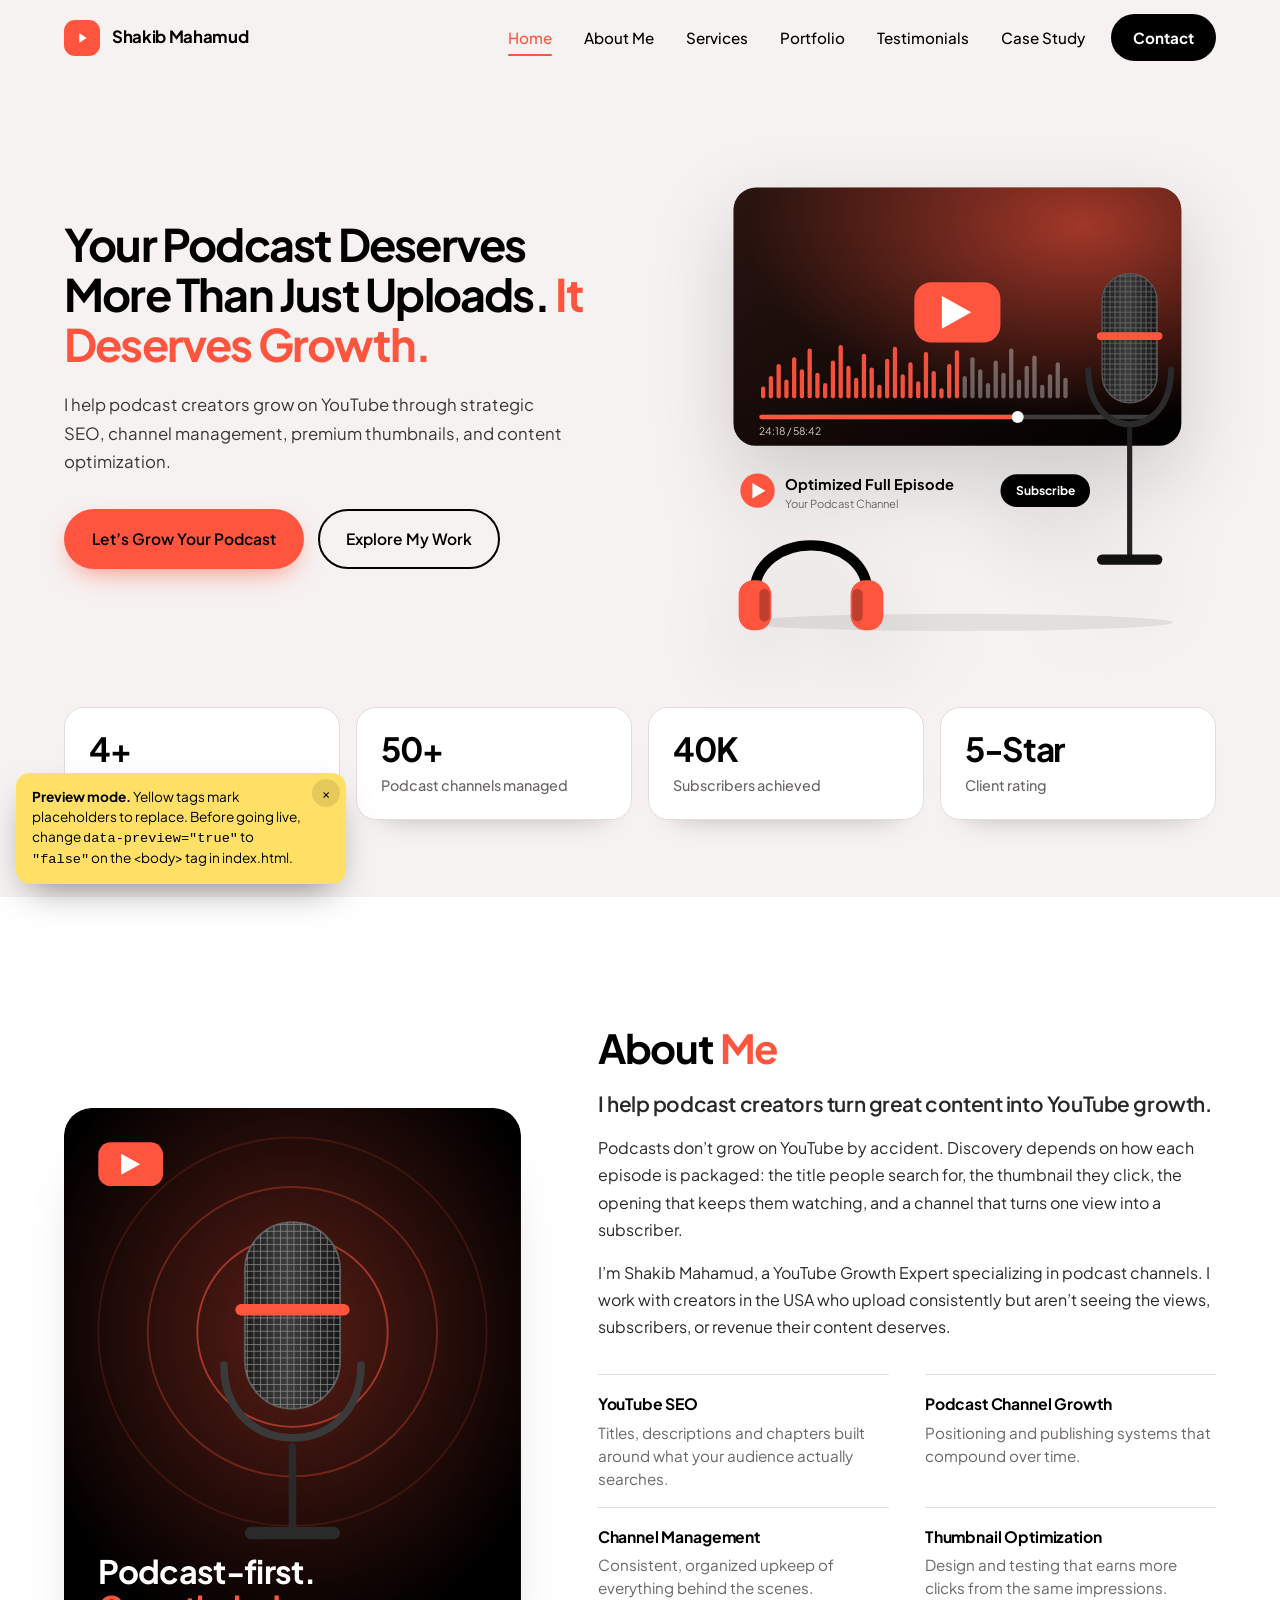
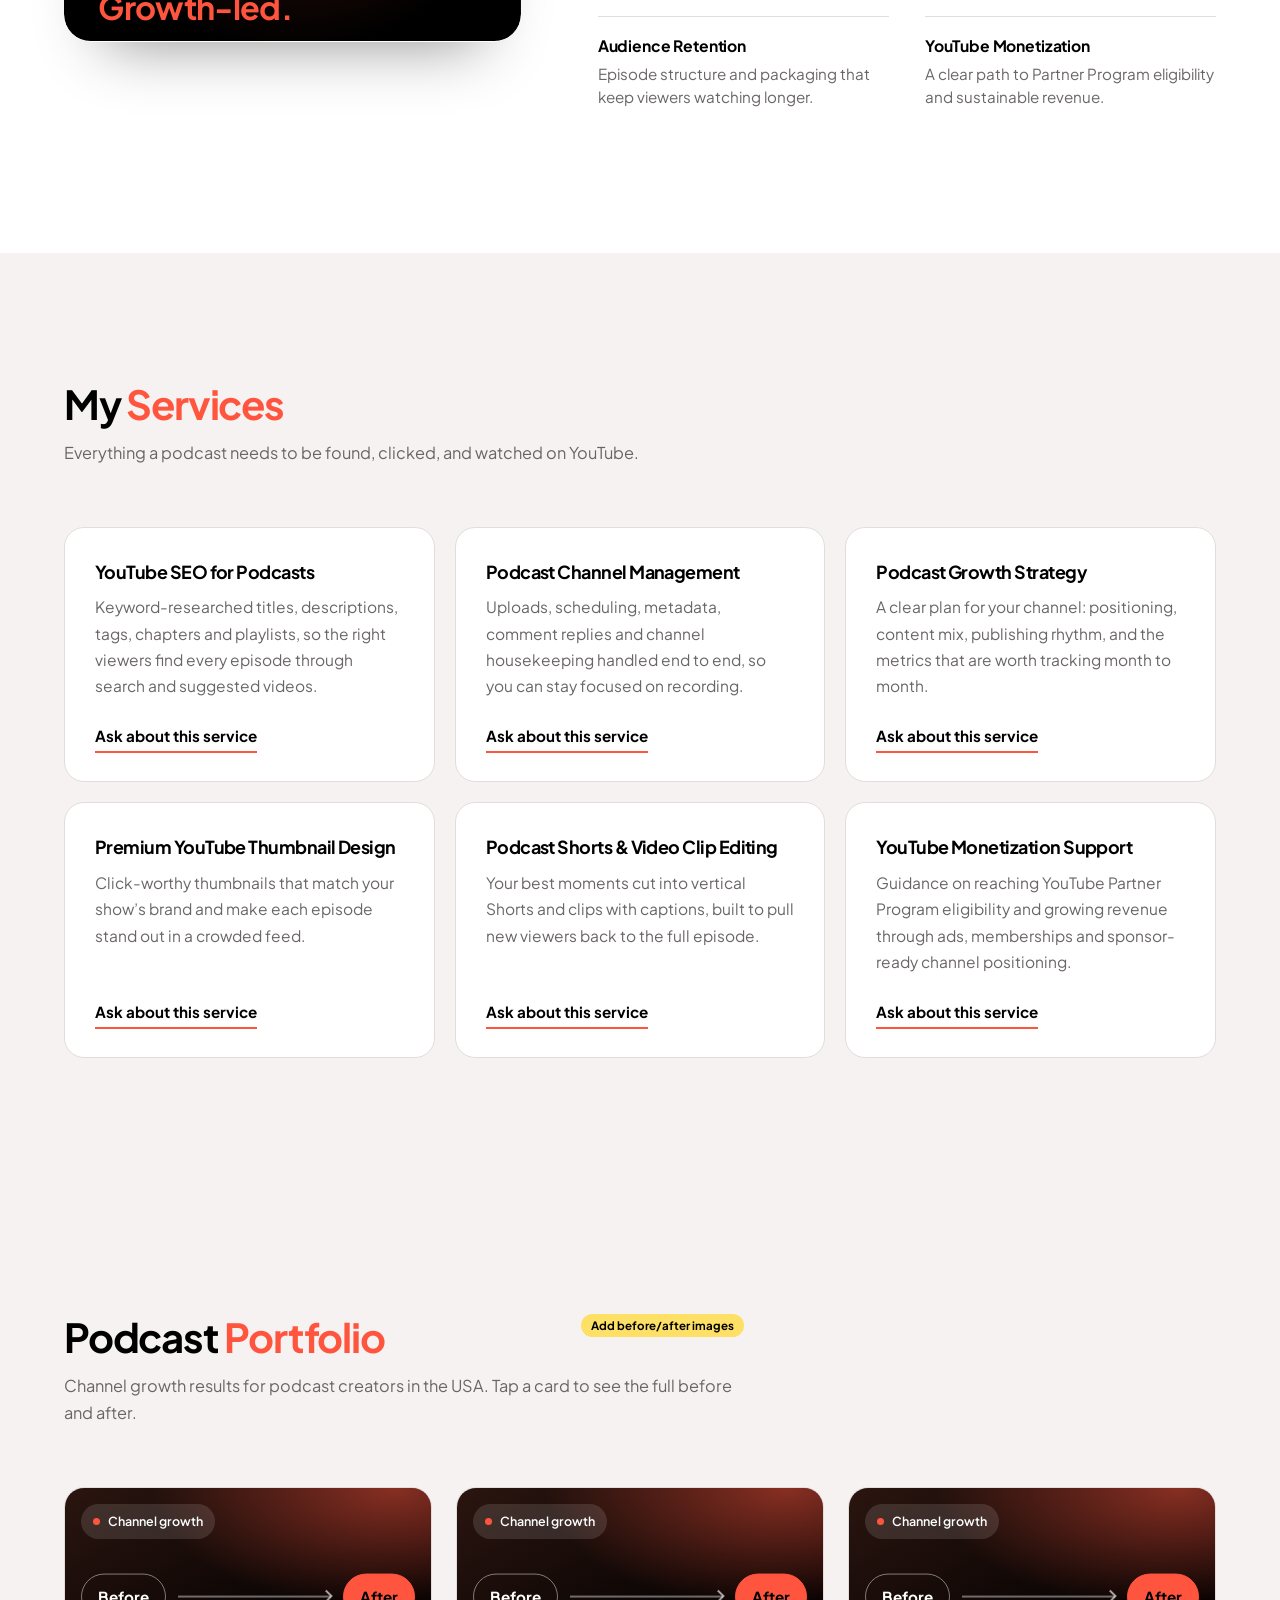
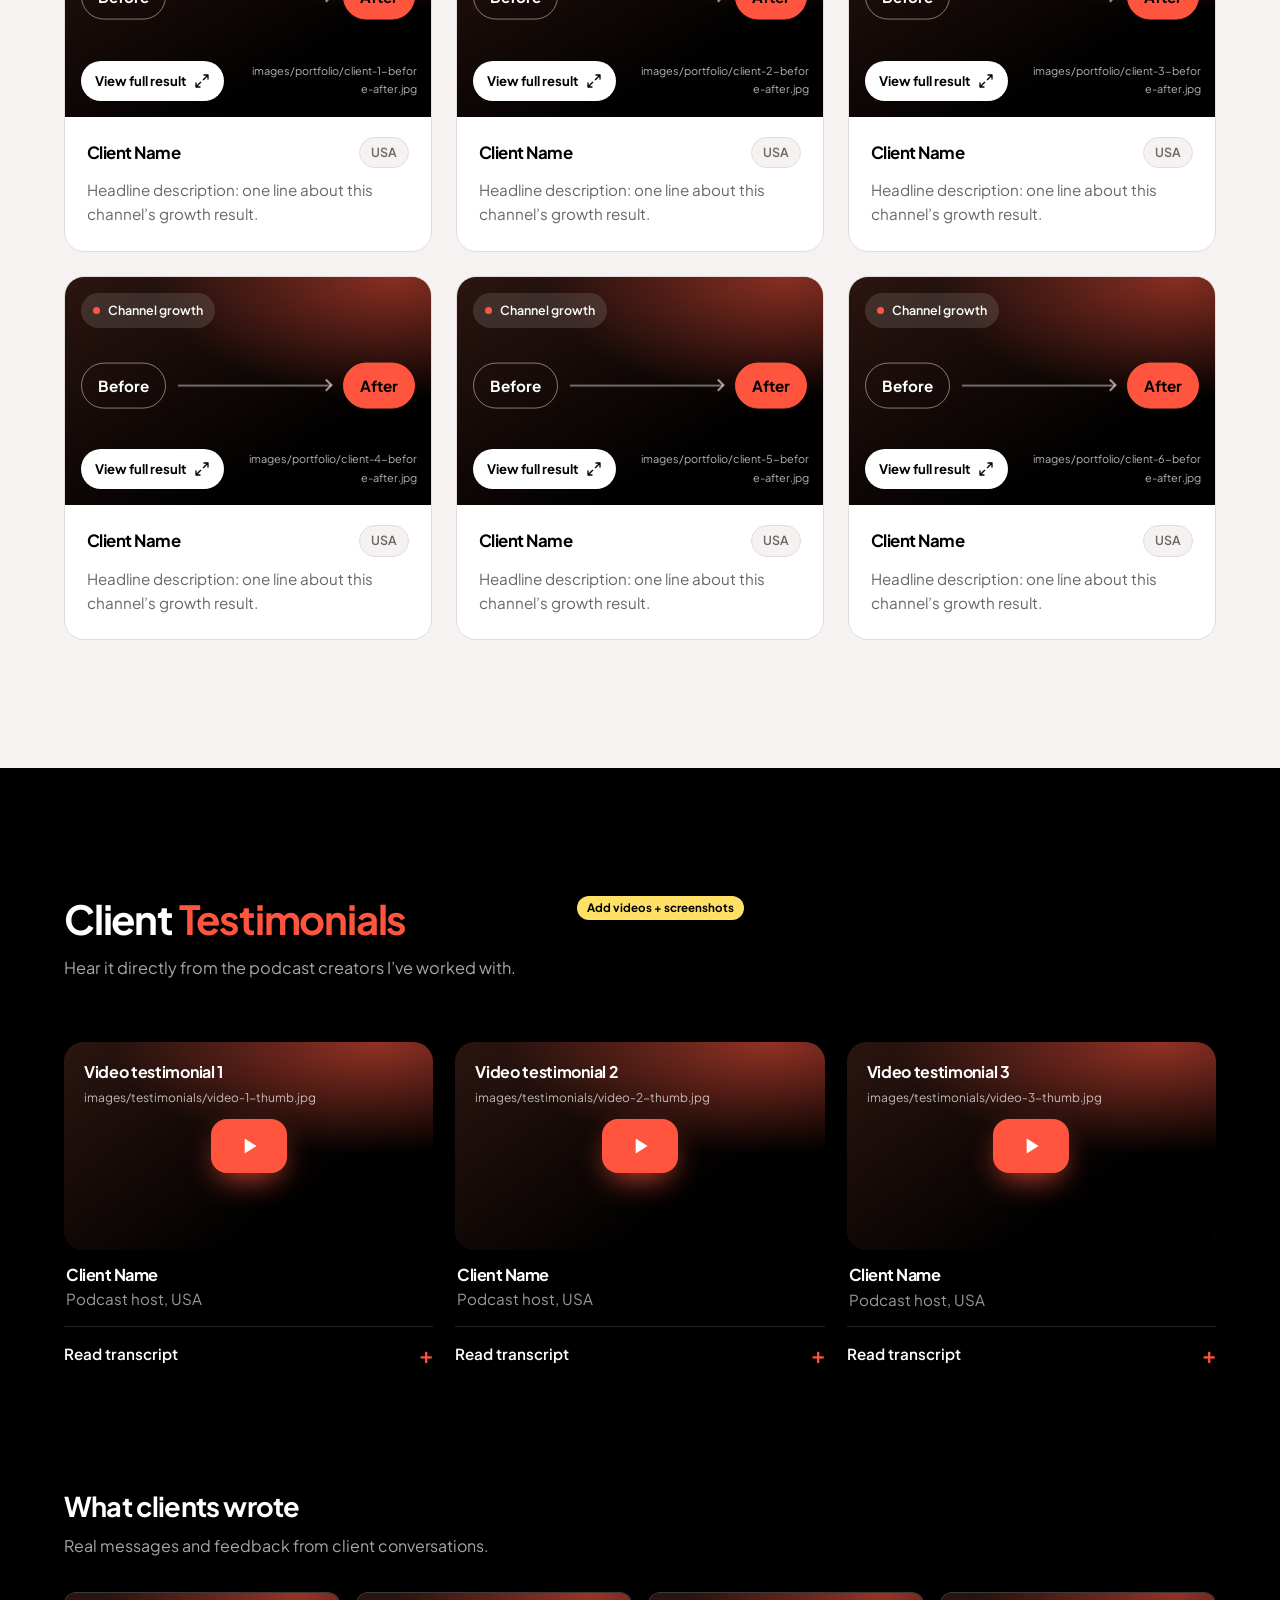
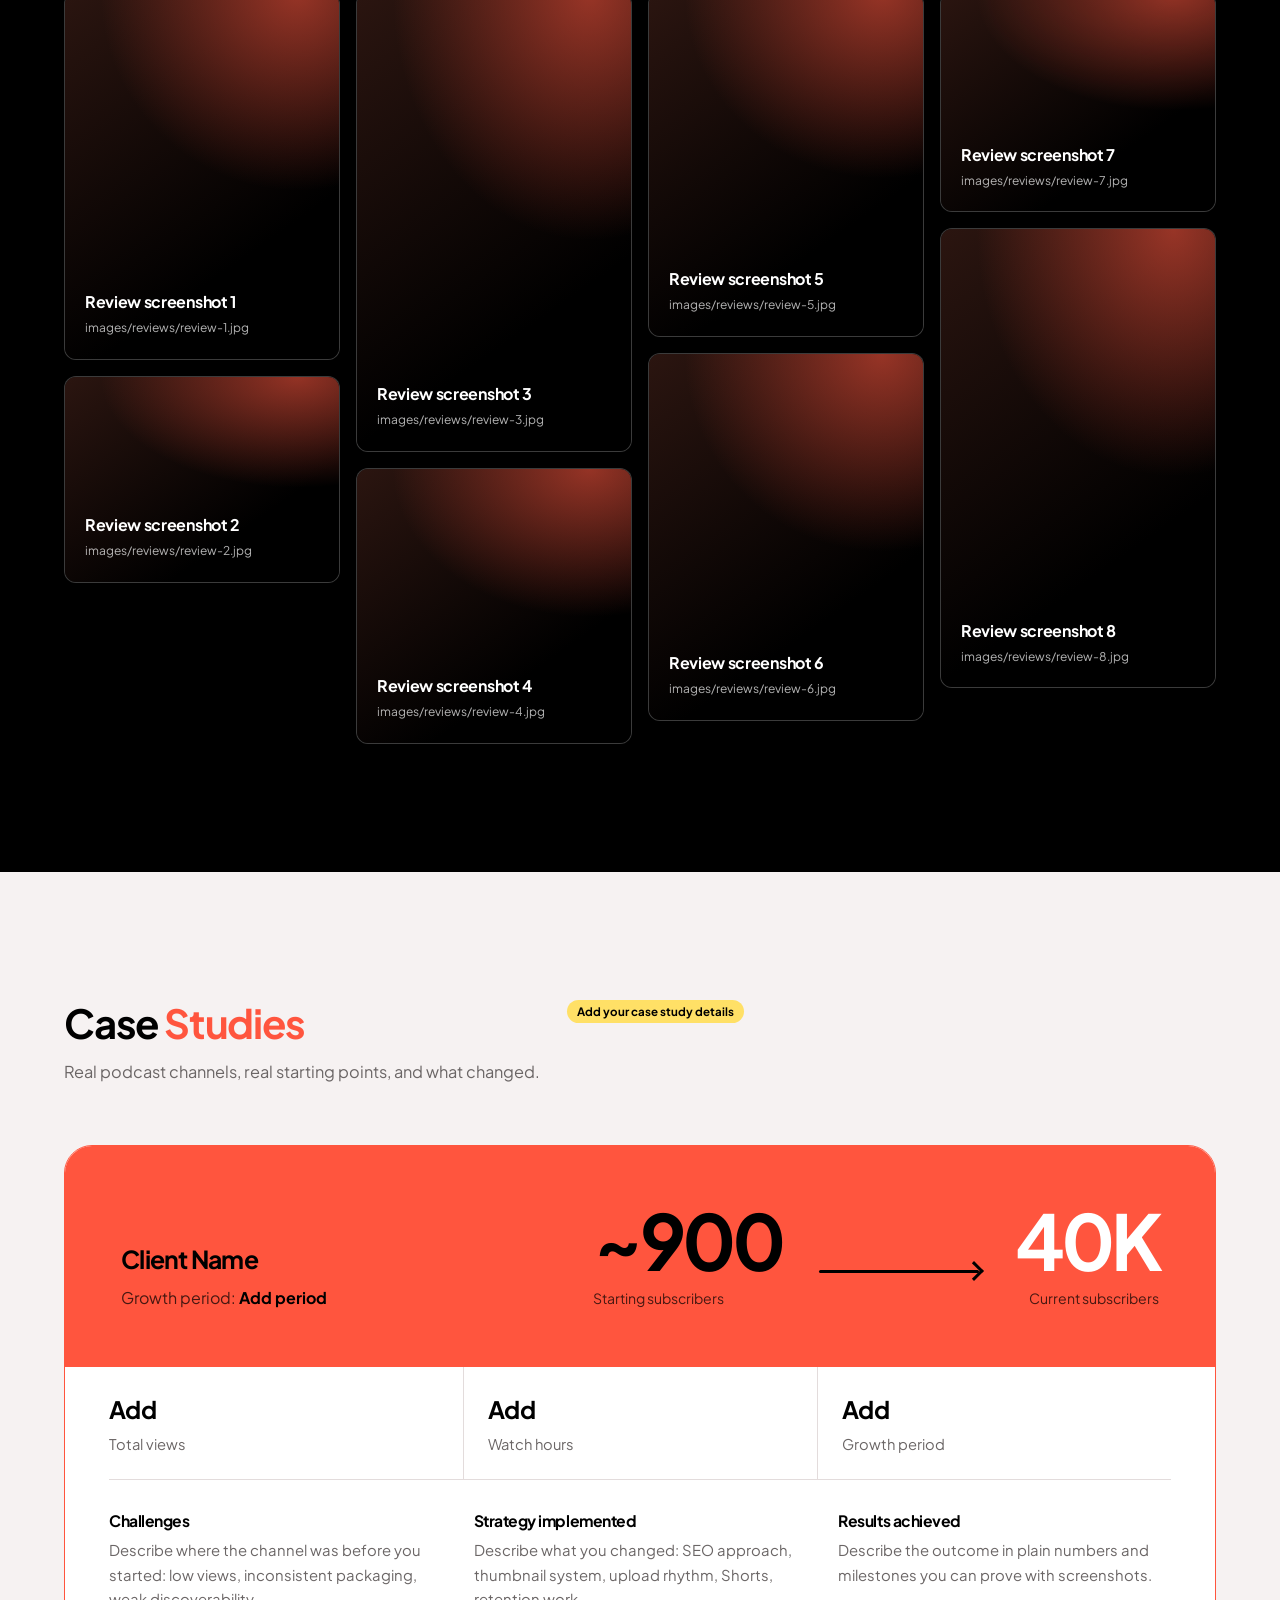
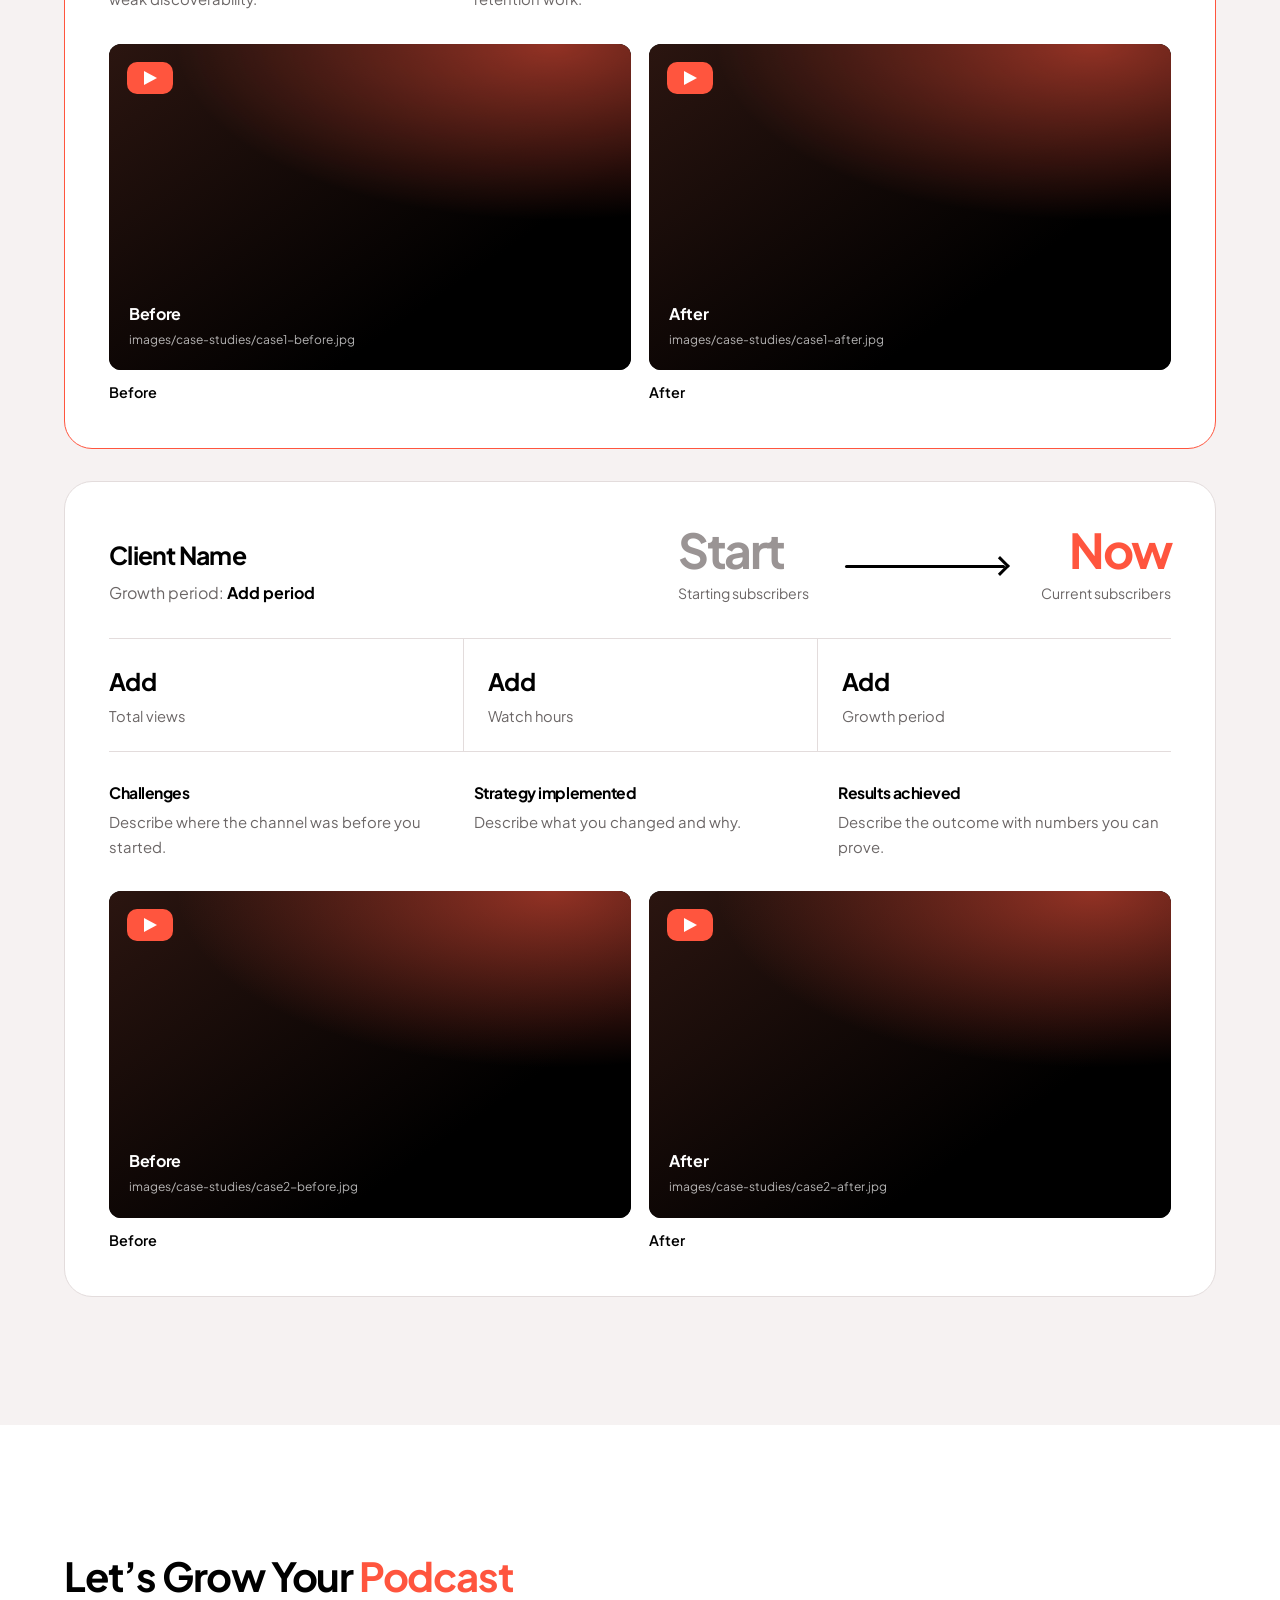
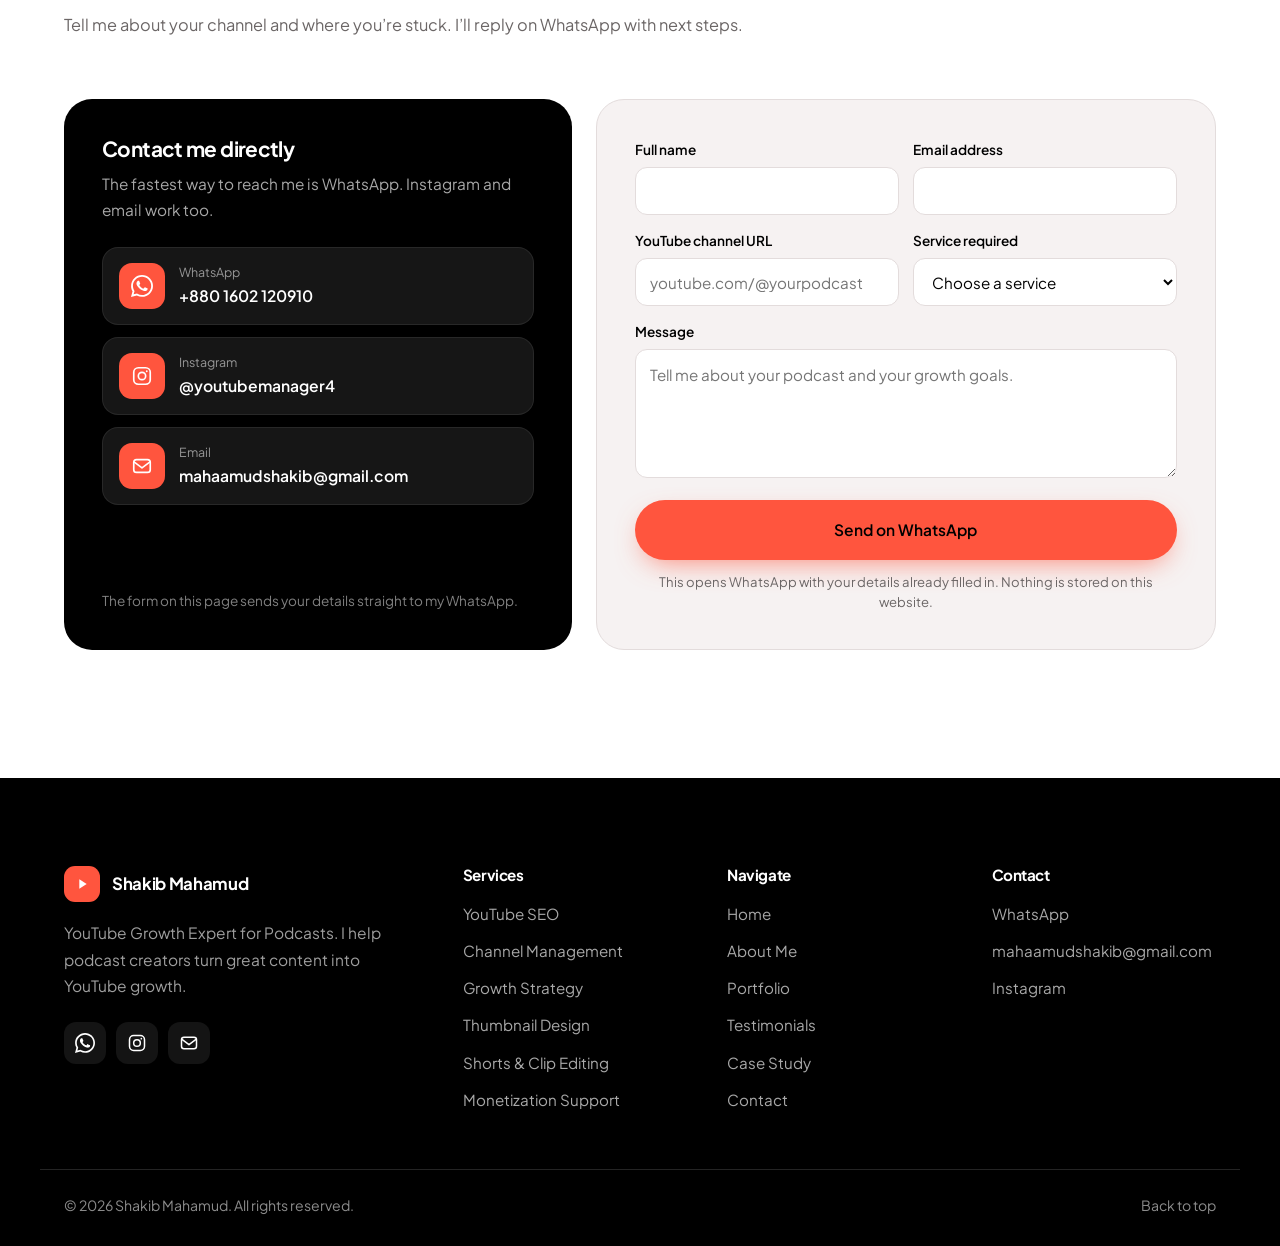
==== index.html @ 33e55a7e "Add files via upload" ====
<!DOCTYPE html>
<html lang="en">
<head>
<meta charset="utf-8">
<meta name="viewport" content="width=device-width, initial-scale=1">

<!-- ============================================================
     SEO  (edit title / description if you change your positioning)
     ============================================================ -->
<title>Shakib Mahamud | YouTube Growth Expert for Podcasts</title>
<meta name="description" content="Shakib Mahamud helps podcast creators grow on YouTube with SEO, channel management, premium thumbnails, Shorts editing and monetization support.">
<meta name="author" content="Shakib Mahamud">
<meta name="theme-color" content="#FF553E">
<link rel="canonical" href="https://ppcshakib.github.io/podcastmanager/">

<meta property="og:type" content="website">
<meta property="og:title" content="Shakib Mahamud | YouTube Growth Expert for Podcasts">
<meta property="og:description" content="I help podcast creators turn great content into YouTube growth.">
<meta property="og:url" content="https://ppcshakib.github.io/podcastmanager/">
<meta name="twitter:card" content="summary">

<link rel="icon" href="data:image/svg+xml,%3Csvg xmlns='http://www.w3.org/2000/svg' viewBox='0 0 64 64'%3E%3Crect width='64' height='64' rx='16' fill='%23FF553E'/%3E%3Cpath d='M26 19v26l21-13z' fill='%23fff'/%3E%3C/svg%3E">

<link rel="preconnect" href="https://fonts.googleapis.com">
<link rel="preconnect" href="https://fonts.gstatic.com" crossorigin>
<link href="https://fonts.googleapis.com/css2?family=Plus+Jakarta+Sans:wght@400;500;600;700;800&display=swap" rel="stylesheet">
<link rel="stylesheet" href="css/style.css">

<script type="application/ld+json">
{
  "@context": "https://schema.org",
  "@type": "ProfessionalService",
  "name": "Shakib Mahamud | YouTube Growth Expert for Podcasts",
  "url": "https://ppcshakib.github.io/podcastmanager/",
  "description": "YouTube SEO, channel management, thumbnails, Shorts editing and growth strategy for podcast creators.",
  "founder": { "@type": "Person", "name": "Shakib Mahamud", "jobTitle": "YouTube Growth Expert for Podcasts" },
  "email": "mahaamudshakib@gmail.com",
  "sameAs": ["https://www.instagram.com/youtubemanager4/"]
}
</script>
</head>

<!-- ============================================================
     PREVIEW MODE
     data-preview="true"  -> yellow "placeholder" tags are visible (use while editing)
     data-preview="false" -> clean public site (set this before you go live)
     ============================================================ -->
<body data-preview="true">

<a class="skip-link" href="#home">Skip to content</a>

<!-- ======================= NAVIGATION ======================= -->
<header class="nav" id="nav">
  <div class="container nav__inner">
    <a class="brand" href="#home" aria-label="Shakib Mahamud, home">
      <span class="brand__mark" aria-hidden="true">
        <svg viewBox="0 0 24 24" width="16" height="16"><path d="M8 5v14l11-7z" fill="#fff"/></svg>
      </span>
      <span class="brand__name">Shakib Mahamud</span>
    </a>

    <button class="nav__toggle" id="navToggle" type="button" aria-label="Open menu" aria-expanded="false" aria-controls="navLinks">
      <span></span><span></span>
    </button>

    <nav class="nav__links" id="navLinks" aria-label="Main">
      <a href="#home">Home</a>
      <a href="#about">About Me</a>
      <a href="#services">Services</a>
      <a href="#portfolio">Portfolio</a>
      <a href="#testimonials">Testimonials</a>
      <a href="#case-study">Case Study</a>
      <a class="nav__cta" href="#contact">Contact</a>
    </nav>
  </div>
</header>

<main>

<!-- ======================= 1. HOME / HERO ======================= -->
<section class="hero" id="home">
  <div class="container">
    <div class="hero__grid">

      <div class="hero__copy">
        <h1>Your Podcast Deserves More Than Just Uploads. <span class="accent">It Deserves Growth.</span></h1>
        <p class="hero__lead">I help podcast creators grow on YouTube through strategic SEO, channel management, premium thumbnails, and content optimization.</p>
        <div class="hero__actions">
          <a class="btn btn--primary" href="#contact">Let’s Grow Your Podcast</a>
          <a class="btn btn--ghost" href="#portfolio">Explore My Work</a>
        </div>
      </div>

      <div class="hero__art" aria-hidden="false">
        <!-- Podcast studio illustration (no personal photo) -->
        <svg class="art art--hero" viewBox="0 0 600 560" role="img" aria-label="A YouTube video player showing a podcast episode, with a studio microphone and headphones">
          <defs>
            <linearGradient id="hScreen" x1="0" y1="0" x2="1" y2="1">
              <stop offset="0" stop-color="#2b1510"/><stop offset="1" stop-color="#000"/>
            </linearGradient>
            <radialGradient id="hGlow" cx="0.78" cy="0.15" r="0.75">
              <stop offset="0" stop-color="#FF553E" stop-opacity=".6"/><stop offset="1" stop-color="#FF553E" stop-opacity="0"/>
            </radialGradient>
            <pattern id="hMesh" width="6" height="6" patternUnits="userSpaceOnUse">
              <path d="M0 3h6M3 0v6" stroke="#7a7a7a" stroke-width=".8"/>
            </pattern>
            <linearGradient id="hMetal" x1="0" y1="0" x2="1" y2="0">
              <stop offset="0" stop-color="#1b1b1b"/><stop offset=".45" stop-color="#3a3a3a"/><stop offset="1" stop-color="#141414"/>
            </linearGradient>
          </defs>

          <!-- soft ground shadow -->
          <ellipse cx="300" cy="545" rx="250" ry="10" fill="#000" opacity=".08"/>

          <!-- video player -->
          <rect x="40" y="40" width="520" height="300" rx="26" fill="url(#hScreen)"/>
          <rect x="40" y="40" width="520" height="300" rx="26" fill="url(#hGlow)"/>
          <g class="wave" id="heroWave" transform="translate(72 0)"></g>
          <rect x="250" y="150" width="100" height="70" rx="20" fill="#FF553E"/>
          <path d="M282 166v38l34-19z" fill="#fff"/>
          <rect x="70" y="304" width="460" height="5" rx="2.5" fill="#fff" opacity=".22"/>
          <rect x="70" y="304" width="300" height="5" rx="2.5" fill="#FF553E"/>
          <circle cx="370" cy="306.5" r="7" fill="#fff"/>
          <text x="70" y="327" fill="#fff" opacity=".8" font-size="12">24:18 / 58:42</text>

          <!-- video info row -->
          <circle cx="68" cy="392" r="20" fill="#FF553E"/>
          <path d="M62 383v18l15-9z" fill="#fff"/>
          <text x="100" y="391" fill="#000" font-size="17" font-weight="700">Optimized Full Episode</text>
          <text x="100" y="412" fill="#6B6666" font-size="13">Your Podcast Channel</text>
          <rect x="350" y="373" width="104" height="38" rx="19" fill="#000"/>
          <text x="402" y="397" fill="#fff" font-size="14" font-weight="700" text-anchor="middle">Subscribe</text>

          <!-- studio microphone -->
          <g transform="translate(468 140)">
            <path d="M-16 112 C-16 196 80 196 80 112" fill="none" stroke="#2a2a2a" stroke-width="7" stroke-linecap="round"/>
            <rect x="0" y="0" width="64" height="150" rx="32" fill="url(#hMetal)" stroke="#555" stroke-width="1.5"/>
            <rect x="0" y="0" width="64" height="150" rx="32" fill="url(#hMesh)" opacity=".9"/>
            <rect x="-6" y="68" width="76" height="9" rx="4.5" fill="#FF553E"/>
            <rect x="29" y="178" width="6" height="150" rx="3" fill="#222"/>
            <rect x="-6" y="326" width="76" height="12" rx="6" fill="#111"/>
          </g>

          <!-- headphones -->
          <path d="M64 514 C64 436 196 436 196 514" fill="none" stroke="#000" stroke-width="12" stroke-linecap="round"/>
          <rect x="46" y="496" width="38" height="58" rx="17" fill="#FF553E"/>
          <rect x="176" y="496" width="38" height="58" rx="17" fill="#FF553E"/>
          <rect x="70" y="506" width="12" height="38" rx="6" fill="#000" opacity=".25"/>
          <rect x="178" y="506" width="12" height="38" rx="6" fill="#000" opacity=".25"/>
        </svg>
      </div>
    </div>

    <!-- HERO STATISTICS: edit the numbers here. data-to = number, data-suffix = text after it.
         Only publish figures you can verify. -->
    <div class="stats" aria-label="Highlights">
      <div class="stat">
        <div class="stat__value"><span class="count" data-to="4" data-suffix="+">4+</span></div>
        <div class="stat__label">Years of experience</div>
      </div>
      <div class="stat">
        <div class="stat__value"><span class="count" data-to="50" data-suffix="+">50+</span></div>
        <div class="stat__label">Podcast channels managed</div>
      </div>
      <div class="stat">
        <div class="stat__value"><span class="count" data-to="40" data-suffix="K">40K</span></div>
        <div class="stat__label">Subscribers achieved</div>
      </div>
      <div class="stat">
        <div class="stat__value">5-Star</div>
        <div class="stat__label">Client rating</div>
      </div>
    </div>
  </div>
</section>

<!-- ======================= 2. ABOUT ME ======================= -->
<section class="section about" id="about">
  <div class="container about__grid">

    <div class="about__art">
      <svg class="art art--about" viewBox="0 0 480 560" role="img" aria-label="Studio microphone surrounded by sound rings with a YouTube play button">
        <defs>
          <pattern id="aMesh" width="7" height="7" patternUnits="userSpaceOnUse">
            <path d="M0 3.5h7M3.5 0v7" stroke="#8a8a8a" stroke-width=".8"/>
          </pattern>
          <linearGradient id="aMetal" x1="0" y1="0" x2="1" y2="0">
            <stop offset="0" stop-color="#1b1b1b"/><stop offset=".45" stop-color="#3d3d3d"/><stop offset="1" stop-color="#151515"/>
          </linearGradient>
          <radialGradient id="aGlow" cx=".5" cy=".42" r=".6">
            <stop offset="0" stop-color="#FF553E" stop-opacity=".35"/><stop offset="1" stop-color="#FF553E" stop-opacity="0"/>
          </radialGradient>
        </defs>
        <rect width="480" height="560" rx="28" fill="#000"/>
        <rect width="480" height="560" rx="28" fill="url(#aGlow)"/>
        <g fill="none" stroke="#FF553E" stroke-width="2">
          <circle cx="240" cy="235" r="100" opacity=".55"/>
          <circle cx="240" cy="235" r="152" opacity=".3"/>
          <circle cx="240" cy="235" r="204" opacity=".14"/>
        </g>
        <path d="M168 270 C168 372 312 372 312 270" fill="none" stroke="#3a3a3a" stroke-width="8" stroke-linecap="round"/>
        <rect x="190" y="120" width="100" height="196" rx="50" fill="url(#aMetal)" stroke="#5a5a5a" stroke-width="2"/>
        <rect x="190" y="120" width="100" height="196" rx="50" fill="url(#aMesh)"/>
        <rect x="180" y="206" width="120" height="12" rx="6" fill="#FF553E"/>
        <rect x="236" y="352" width="8" height="90" rx="4" fill="#2a2a2a"/>
        <rect x="190" y="440" width="100" height="13" rx="6.5" fill="#2a2a2a"/>
        <rect x="36" y="36" width="68" height="46" rx="13" fill="#FF553E"/>
        <path d="M60 48v22l20-11z" fill="#fff"/>
        <text x="36" y="500" fill="#fff" font-size="34" font-weight="700">Podcast-first.</text>
        <text x="36" y="538" fill="#FF553E" font-size="34" font-weight="700">Growth-led.</text>
      </svg>
    </div>

    <div class="about__copy">
      <h2 class="section-title">About <em>Me</em></h2>
      <p class="about__statement">I help podcast creators turn great content into YouTube growth.</p>
      <p>Podcasts don’t grow on YouTube by accident. Discovery depends on how each episode is packaged: the title people search for, the thumbnail they click, the opening that keeps them watching, and a channel that turns one view into a subscriber.</p>
      <p>I’m Shakib Mahamud, a YouTube Growth Expert specializing in podcast channels. I work with creators in the USA who upload consistently but aren’t seeing the views, subscribers, or revenue their content deserves.</p>

      <dl class="skills">
        <div><dt>YouTube SEO</dt><dd>Titles, descriptions and chapters built around what your audience actually searches.</dd></div>
        <div><dt>Podcast Channel Growth</dt><dd>Positioning and publishing systems that compound over time.</dd></div>
        <div><dt>Channel Management</dt><dd>Consistent, organized upkeep of everything behind the scenes.</dd></div>
        <div><dt>Thumbnail Optimization</dt><dd>Design and testing that earns more clicks from the same impressions.</dd></div>
        <div><dt>Audience Retention</dt><dd>Episode structure and packaging that keep viewers watching longer.</dd></div>
        <div><dt>YouTube Monetization</dt><dd>A clear path to Partner Program eligibility and sustainable revenue.</dd></div>
      </dl>
    </div>
  </div>
</section>

<!-- ======================= 3. SERVICES ======================= -->
<section class="section services" id="services">
  <div class="container">
    <div class="section-head">
      <h2 class="section-title">My <em>Services</em></h2>
      <p class="section-sub">Everything a podcast needs to be found, clicked, and watched on YouTube.</p>
    </div>

    <!-- Each card is one service. Copy a whole <article> block to add another. -->
    <div class="services__grid">
      <article class="service">
        <h3>YouTube SEO for Podcasts</h3>
        <p>Keyword-researched titles, descriptions, tags, chapters and playlists, so the right viewers find every episode through search and suggested videos.</p>
        <a class="service__link" href="#contact" data-service="YouTube SEO for Podcasts">Ask about this service</a>
      </article>
      <article class="service">
        <h3>Podcast Channel Management</h3>
        <p>Uploads, scheduling, metadata, comment replies and channel housekeeping handled end to end, so you can stay focused on recording.</p>
        <a class="service__link" href="#contact" data-service="Podcast Channel Management">Ask about this service</a>
      </article>
      <article class="service">
        <h3>Podcast Growth Strategy</h3>
        <p>A clear plan for your channel: positioning, content mix, publishing rhythm, and the metrics that are worth tracking month to month.</p>
        <a class="service__link" href="#contact" data-service="Podcast Growth Strategy">Ask about this service</a>
      </article>
      <article class="service">
        <h3>Premium YouTube Thumbnail Design</h3>
        <p>Click-worthy thumbnails that match your show’s brand and make each episode stand out in a crowded feed.</p>
        <a class="service__link" href="#contact" data-service="Premium YouTube Thumbnail Design">Ask about this service</a>
      </article>
      <article class="service">
        <h3>Podcast Shorts &amp; Video Clip Editing</h3>
        <p>Your best moments cut into vertical Shorts and clips with captions, built to pull new viewers back to the full episode.</p>
        <a class="service__link" href="#contact" data-service="Podcast Shorts & Video Clip Editing">Ask about this service</a>
      </article>
      <article class="service">
        <h3>YouTube Monetization Support</h3>
        <p>Guidance on reaching YouTube Partner Program eligibility and growing revenue through ads, memberships and sponsor-ready channel positioning.</p>
        <a class="service__link" href="#contact" data-service="YouTube Monetization Support">Ask about this service</a>
      </article>
    </div>
  </div>
</section>

<!-- ======================= 4. PODCAST PORTFOLIO ======================= -->
<section class="section portfolio" id="portfolio">
  <div class="container">
    <div class="section-head" data-placeholder="Add before/after images">
      <h2 class="section-title">Podcast <em>Portfolio</em></h2>
      <p class="section-sub">Channel growth results for podcast creators in the USA. Tap a card to see the full before and after.</p>
    </div>

    <!-- HOW TO EDIT A PORTFOLIO CARD:
         1. Make your before/after image (e.g. in Canva) and save it as images/portfolio/client-1-before-after.jpg
            (client-2..client-6 for the other cards). It opens full size when a visitor taps the card.
         2. Optional: save a custom cover as images/portfolio/client-1-cover.jpg to replace the designed cover.
         3. Edit "Client Name" and the headline description text.
         Client channel names and links are intentionally NOT shown (client privacy). -->
    <div class="portfolio__grid">

      <article class="work">
        <button class="work__cover" type="button" data-full="images/portfolio/client-1-before-after.jpg" aria-label="View the full before and after result for client 1">
          <img src="images/portfolio/client-1-cover.jpg" alt="" loading="lazy" decoding="async">
          <span class="work__badge">Channel growth</span>
          <span class="work__ba" aria-hidden="true"><i>Before</i><b></b><i>After</i></span>
          <span class="work__view">View full result
            <svg viewBox="0 0 24 24" width="16" height="16" fill="none" stroke="currentColor" stroke-width="2" stroke-linecap="round" stroke-linejoin="round"><path d="M15 3h6v6M9 21H3v-6M21 3l-7 7M3 21l7-7"/></svg>
          </span>
          <span class="work__path">images/portfolio/client-1-before-after.jpg</span>
        </button>
        <div class="work__body">
          <div class="work__meta"><h3>Client Name</h3><span class="work__loc">USA</span></div>
          <p>Headline description: one line about this channel’s growth result.</p>
        </div>
      </article>

      <article class="work">
        <button class="work__cover" type="button" data-full="images/portfolio/client-2-before-after.jpg" aria-label="View the full before and after result for client 2">
          <img src="images/portfolio/client-2-cover.jpg" alt="" loading="lazy" decoding="async">
          <span class="work__badge">Channel growth</span>
          <span class="work__ba" aria-hidden="true"><i>Before</i><b></b><i>After</i></span>
          <span class="work__view">View full result
            <svg viewBox="0 0 24 24" width="16" height="16" fill="none" stroke="currentColor" stroke-width="2" stroke-linecap="round" stroke-linejoin="round"><path d="M15 3h6v6M9 21H3v-6M21 3l-7 7M3 21l7-7"/></svg>
          </span>
          <span class="work__path">images/portfolio/client-2-before-after.jpg</span>
        </button>
        <div class="work__body">
          <div class="work__meta"><h3>Client Name</h3><span class="work__loc">USA</span></div>
          <p>Headline description: one line about this channel’s growth result.</p>
        </div>
      </article>

      <article class="work">
        <button class="work__cover" type="button" data-full="images/portfolio/client-3-before-after.jpg" aria-label="View the full before and after result for client 3">
          <img src="images/portfolio/client-3-cover.jpg" alt="" loading="lazy" decoding="async">
          <span class="work__badge">Channel growth</span>
          <span class="work__ba" aria-hidden="true"><i>Before</i><b></b><i>After</i></span>
          <span class="work__view">View full result
            <svg viewBox="0 0 24 24" width="16" height="16" fill="none" stroke="currentColor" stroke-width="2" stroke-linecap="round" stroke-linejoin="round"><path d="M15 3h6v6M9 21H3v-6M21 3l-7 7M3 21l7-7"/></svg>
          </span>
          <span class="work__path">images/portfolio/client-3-before-after.jpg</span>
        </button>
        <div class="work__body">
          <div class="work__meta"><h3>Client Name</h3><span class="work__loc">USA</span></div>
          <p>Headline description: one line about this channel’s growth result.</p>
        </div>
      </article>

      <article class="work">
        <button class="work__cover" type="button" data-full="images/portfolio/client-4-before-after.jpg" aria-label="View the full before and after result for client 4">
          <img src="images/portfolio/client-4-cover.jpg" alt="" loading="lazy" decoding="async">
          <span class="work__badge">Channel growth</span>
          <span class="work__ba" aria-hidden="true"><i>Before</i><b></b><i>After</i></span>
          <span class="work__view">View full result
            <svg viewBox="0 0 24 24" width="16" height="16" fill="none" stroke="currentColor" stroke-width="2" stroke-linecap="round" stroke-linejoin="round"><path d="M15 3h6v6M9 21H3v-6M21 3l-7 7M3 21l7-7"/></svg>
          </span>
          <span class="work__path">images/portfolio/client-4-before-after.jpg</span>
        </button>
        <div class="work__body">
          <div class="work__meta"><h3>Client Name</h3><span class="work__loc">USA</span></div>
          <p>Headline description: one line about this channel’s growth result.</p>
        </div>
      </article>

      <article class="work">
        <button class="work__cover" type="button" data-full="images/portfolio/client-5-before-after.jpg" aria-label="View the full before and after result for client 5">
          <img src="images/portfolio/client-5-cover.jpg" alt="" loading="lazy" decoding="async">
          <span class="work__badge">Channel growth</span>
          <span class="work__ba" aria-hidden="true"><i>Before</i><b></b><i>After</i></span>
          <span class="work__view">View full result
            <svg viewBox="0 0 24 24" width="16" height="16" fill="none" stroke="currentColor" stroke-width="2" stroke-linecap="round" stroke-linejoin="round"><path d="M15 3h6v6M9 21H3v-6M21 3l-7 7M3 21l7-7"/></svg>
          </span>
          <span class="work__path">images/portfolio/client-5-before-after.jpg</span>
        </button>
        <div class="work__body">
          <div class="work__meta"><h3>Client Name</h3><span class="work__loc">USA</span></div>
          <p>Headline description: one line about this channel’s growth result.</p>
        </div>
      </article>

      <article class="work">
        <button class="work__cover" type="button" data-full="images/portfolio/client-6-before-after.jpg" aria-label="View the full before and after result for client 6">
          <img src="images/portfolio/client-6-cover.jpg" alt="" loading="lazy" decoding="async">
          <span class="work__badge">Channel growth</span>
          <span class="work__ba" aria-hidden="true"><i>Before</i><b></b><i>After</i></span>
          <span class="work__view">View full result
            <svg viewBox="0 0 24 24" width="16" height="16" fill="none" stroke="currentColor" stroke-width="2" stroke-linecap="round" stroke-linejoin="round"><path d="M15 3h6v6M9 21H3v-6M21 3l-7 7M3 21l7-7"/></svg>
          </span>
          <span class="work__path">images/portfolio/client-6-before-after.jpg</span>
        </button>
        <div class="work__body">
          <div class="work__meta"><h3>Client Name</h3><span class="work__loc">USA</span></div>
          <p>Headline description: one line about this channel’s growth result.</p>
        </div>
      </article>

    </div>
  </div>
</section>

<!-- ======================= 5. TESTIMONIALS ======================= -->
<section class="section testimonials" id="testimonials">
  <div class="container">
    <div class="section-head" data-placeholder="Add videos + screenshots">
      <h2 class="section-title">Client <em>Testimonials</em></h2>
      <p class="section-sub">Hear it directly from the podcast creators I’ve worked with.</p>
    </div>

    <!-- VIDEO TESTIMONIALS
         Option A (recommended): upload each video to YouTube (Unlisted is fine) and paste the link
                                 into data-youtube="https://www.youtube.com/watch?v=XXXXXXXXXXX"
         Option B: put an MP4 in the videos/ folder and set data-video="videos/your-file.mp4"
                   (GitHub's web uploader accepts files up to 25 MB, so use Option A for large videos).
         Thumbnail: images/testimonials/video-1-thumb.jpg (and video-2, video-3)
         Transcript: replace the text inside <details>. -->
    <div class="videos">

      <article class="video">
        <div class="video-frame" data-youtube="" data-video="videos/testimonial-1.mp4">
          <div class="media__ph"><span class="media__name">Video testimonial 1</span><span class="media__path">images/testimonials/video-1-thumb.jpg</span></div>
          <img src="images/testimonials/video-1-thumb.jpg" alt="Video testimonial 1 thumbnail" loading="lazy" decoding="async">
          <button class="play-btn" type="button" aria-label="Play video testimonial 1"><svg viewBox="0 0 24 24" width="26" height="26"><path d="M8 5v14l11-7z" fill="#fff"/></svg></button>
        </div>
        <div class="video__meta">
          <h3>Client Name</h3>
          <p>Podcast host, USA</p>
        </div>
        <details class="transcript">
          <summary>Read transcript</summary>
          <p>Paste the transcript of video testimonial 1 here.</p>
        </details>
      </article>

      <article class="video">
        <div class="video-frame" data-youtube="" data-video="videos/testimonial-2.mp4">
          <div class="media__ph"><span class="media__name">Video testimonial 2</span><span class="media__path">images/testimonials/video-2-thumb.jpg</span></div>
          <img src="images/testimonials/video-2-thumb.jpg" alt="Video testimonial 2 thumbnail" loading="lazy" decoding="async">
          <button class="play-btn" type="button" aria-label="Play video testimonial 2"><svg viewBox="0 0 24 24" width="26" height="26"><path d="M8 5v14l11-7z" fill="#fff"/></svg></button>
        </div>
        <div class="video__meta">
          <h3>Client Name</h3>
          <p>Podcast host, USA</p>
        </div>
        <details class="transcript">
          <summary>Read transcript</summary>
          <p>Paste the transcript of video testimonial 2 here.</p>
        </details>
      </article>

      <article class="video">
        <div class="video-frame" data-youtube="" data-video="videos/testimonial-3.mp4">
          <div class="media__ph"><span class="media__name">Video testimonial 3</span><span class="media__path">images/testimonials/video-3-thumb.jpg</span></div>
          <img src="images/testimonials/video-3-thumb.jpg" alt="Video testimonial 3 thumbnail" loading="lazy" decoding="async">
          <button class="play-btn" type="button" aria-label="Play video testimonial 3"><svg viewBox="0 0 24 24" width="26" height="26"><path d="M8 5v14l11-7z" fill="#fff"/></svg></button>
        </div>
        <div class="video__meta">
          <h3>Client Name</h3>
          <p>Podcast host, USA</p>
        </div>
        <details class="transcript">
          <summary>Read transcript</summary>
          <p>Paste the transcript of video testimonial 3 here.</p>
        </details>
      </article>

    </div>

    <!-- WRITTEN REVIEW SCREENSHOTS
         Save screenshots as images/reviews/review-1.jpg ... review-8.jpg.
         To add more, copy one <figure class="shot"> block and change the number.
         Tip: --ar controls the placeholder shape only. Real screenshots keep their own shape. -->
    <div class="reviews">
      <h3 class="reviews__title">What clients wrote</h3>
      <p class="reviews__sub">Real messages and feedback from client conversations.</p>

      <div class="reviews__wall">
        <figure class="shot" data-lightbox style="--ar:3/4">
          <div class="media__ph"><span class="media__name">Review screenshot 1</span><span class="media__path">images/reviews/review-1.jpg</span></div>
          <img src="images/reviews/review-1.jpg" alt="Client feedback screenshot 1" loading="lazy" decoding="async">
        </figure>
        <figure class="shot" data-lightbox style="--ar:4/3">
          <div class="media__ph"><span class="media__name">Review screenshot 2</span><span class="media__path">images/reviews/review-2.jpg</span></div>
          <img src="images/reviews/review-2.jpg" alt="Client feedback screenshot 2" loading="lazy" decoding="async">
        </figure>
        <figure class="shot" data-lightbox style="--ar:3/5">
          <div class="media__ph"><span class="media__name">Review screenshot 3</span><span class="media__path">images/reviews/review-3.jpg</span></div>
          <img src="images/reviews/review-3.jpg" alt="Client feedback screenshot 3" loading="lazy" decoding="async">
        </figure>
        <figure class="shot" data-lightbox style="--ar:1/1">
          <div class="media__ph"><span class="media__name">Review screenshot 4</span><span class="media__path">images/reviews/review-4.jpg</span></div>
          <img src="images/reviews/review-4.jpg" alt="Client feedback screenshot 4" loading="lazy" decoding="async">
        </figure>
        <figure class="shot" data-lightbox style="--ar:4/5">
          <div class="media__ph"><span class="media__name">Review screenshot 5</span><span class="media__path">images/reviews/review-5.jpg</span></div>
          <img src="images/reviews/review-5.jpg" alt="Client feedback screenshot 5" loading="lazy" decoding="async">
        </figure>
        <figure class="shot" data-lightbox style="--ar:3/4">
          <div class="media__ph"><span class="media__name">Review screenshot 6</span><span class="media__path">images/reviews/review-6.jpg</span></div>
          <img src="images/reviews/review-6.jpg" alt="Client feedback screenshot 6" loading="lazy" decoding="async">
        </figure>
        <figure class="shot" data-lightbox style="--ar:5/4">
          <div class="media__ph"><span class="media__name">Review screenshot 7</span><span class="media__path">images/reviews/review-7.jpg</span></div>
          <img src="images/reviews/review-7.jpg" alt="Client feedback screenshot 7" loading="lazy" decoding="async">
        </figure>
        <figure class="shot" data-lightbox style="--ar:3/5">
          <div class="media__ph"><span class="media__name">Review screenshot 8</span><span class="media__path">images/reviews/review-8.jpg</span></div>
          <img src="images/reviews/review-8.jpg" alt="Client feedback screenshot 8" loading="lazy" decoding="async">
        </figure>
      </div>
    </div>
  </div>
</section>

<!-- ======================= 6. CASE STUDIES ======================= -->
<section class="section cases" id="case-study">
  <div class="container">
    <div class="section-head" data-placeholder="Add your case study details">
      <h2 class="section-title">Case <em>Studies</em></h2>
      <p class="section-sub">Real podcast channels, real starting points, and what changed.</p>
    </div>

    <!-- ========== CASE STUDY 1 (featured: ~900 to 40K) ========== -->
    <article class="case case--featured">
      <div class="case__hero">
        <div class="case__name">
          <h3>Client Name</h3>
          <p>Growth period: <strong>Add period</strong></p>
        </div>
        <div class="case__big" aria-label="Subscribers grew from approximately 900 to 40 thousand">
          <div class="case__from"><span class="case__num">~900</span><span class="case__cap">Starting subscribers</span></div>
          <div class="case__arrow" aria-hidden="true"></div>
          <div class="case__to"><span class="case__num">40K</span><span class="case__cap">Current subscribers</span></div>
        </div>
      </div>

      <div class="case__metrics">
        <div><strong>Add</strong><span>Total views</span></div>
        <div><strong>Add</strong><span>Watch hours</span></div>
        <div><strong>Add</strong><span>Growth period</span></div>
      </div>

      <div class="case__text">
        <section>
          <h4>Challenges</h4>
          <p>Describe where the channel was before you started: low views, inconsistent packaging, weak discoverability.</p>
        </section>
        <section>
          <h4>Strategy implemented</h4>
          <p>Describe what you changed: SEO approach, thumbnail system, upload rhythm, Shorts, retention work.</p>
        </section>
        <section>
          <h4>Results achieved</h4>
          <p>Describe the outcome in plain numbers and milestones you can prove with screenshots.</p>
        </section>
      </div>

      <div class="case__shots">
        <figure>
          <div class="media" data-lightbox style="--ar:16/10">
            <div class="media__ph"><span class="media__name">Before</span><span class="media__path">images/case-studies/case1-before.jpg</span></div>
            <img src="images/case-studies/case1-before.jpg" alt="Case study 1, before screenshot" loading="lazy" decoding="async">
          </div>
          <figcaption>Before</figcaption>
        </figure>
        <figure>
          <div class="media" data-lightbox style="--ar:16/10">
            <div class="media__ph"><span class="media__name">After</span><span class="media__path">images/case-studies/case1-after.jpg</span></div>
            <img src="images/case-studies/case1-after.jpg" alt="Case study 1, after screenshot" loading="lazy" decoding="async">
          </div>
          <figcaption>After</figcaption>
        </figure>
      </div>
    </article>

    <!-- ========== CASE STUDY 2 ========== -->
    <article class="case">
      <div class="case__hero">
        <div class="case__name">
          <h3>Client Name</h3>
          <p>Growth period: <strong>Add period</strong></p>
        </div>
        <div class="case__big" aria-label="Subscriber growth">
          <div class="case__from"><span class="case__num">Start</span><span class="case__cap">Starting subscribers</span></div>
          <div class="case__arrow" aria-hidden="true"></div>
          <div class="case__to"><span class="case__num">Now</span><span class="case__cap">Current subscribers</span></div>
        </div>
      </div>

      <div class="case__metrics">
        <div><strong>Add</strong><span>Total views</span></div>
        <div><strong>Add</strong><span>Watch hours</span></div>
        <div><strong>Add</strong><span>Growth period</span></div>
      </div>

      <div class="case__text">
        <section>
          <h4>Challenges</h4>
          <p>Describe where the channel was before you started.</p>
        </section>
        <section>
          <h4>Strategy implemented</h4>
          <p>Describe what you changed and why.</p>
        </section>
        <section>
          <h4>Results achieved</h4>
          <p>Describe the outcome with numbers you can prove.</p>
        </section>
      </div>

      <div class="case__shots">
        <figure>
          <div class="media" data-lightbox style="--ar:16/10">
            <div class="media__ph"><span class="media__name">Before</span><span class="media__path">images/case-studies/case2-before.jpg</span></div>
            <img src="images/case-studies/case2-before.jpg" alt="Case study 2, before screenshot" loading="lazy" decoding="async">
          </div>
          <figcaption>Before</figcaption>
        </figure>
        <figure>
          <div class="media" data-lightbox style="--ar:16/10">
            <div class="media__ph"><span class="media__name">After</span><span class="media__path">images/case-studies/case2-after.jpg</span></div>
            <img src="images/case-studies/case2-after.jpg" alt="Case study 2, after screenshot" loading="lazy" decoding="async">
          </div>
          <figcaption>After</figcaption>
        </figure>
      </div>
    </article>
  </div>
</section>

<!-- ======================= 7. CONTACT ======================= -->
<section class="section contact" id="contact">
  <div class="container">
    <div class="section-head">
      <h2 class="section-title">Let’s Grow Your <em>Podcast</em></h2>
      <p class="section-sub">Tell me about your channel and where you’re stuck. I’ll reply on WhatsApp with next steps.</p>
    </div>

    <div class="contact__grid">
      <!-- CONTACT DETAILS: also update the same details in the footer and in the <form data-whatsapp> below -->
      <aside class="contact__card">
        <h3>Contact me directly</h3>
        <p>The fastest way to reach me is WhatsApp. Instagram and email work too.</p>
        <ul class="contact__rows">
          <li><a class="crow" href="https://wa.me/8801602120910" target="_blank" rel="noopener"><span class="crow__icon"><svg viewBox="0 0 24 24" width="22" height="22" fill="currentColor" aria-hidden="true"><path d="M17.472 14.382c-.297-.149-1.758-.867-2.03-.967-.273-.099-.471-.148-.67.15-.197.297-.767.966-.94 1.164-.173.199-.347.223-.644.075-.3-.15-1.263-.465-2.403-1.485-.888-.795-1.484-1.77-1.66-2.07-.174-.3-.019-.465.13-.615.136-.135.301-.345.451-.523.146-.181.194-.301.297-.496.1-.21.049-.375-.025-.524-.075-.15-.672-1.62-.922-2.206-.24-.584-.487-.51-.672-.51-.172-.015-.371-.015-.571-.015-.2 0-.523.074-.797.359-.273.3-1.045 1.02-1.045 2.475s1.07 2.865 1.219 3.075c.149.195 2.105 3.195 5.1 4.485.714.3 1.27.48 1.704.629.714.227 1.365.195 1.88.121.574-.091 1.767-.721 2.016-1.426.255-.705.255-1.29.18-1.425-.074-.135-.27-.21-.57-.345m-5.446 7.443h-.016c-1.77 0-3.524-.48-5.055-1.38l-.36-.214-3.75.975 1.005-3.645-.239-.375c-.99-1.576-1.516-3.391-1.516-5.26 0-5.445 4.455-9.885 9.942-9.885 2.654 0 5.145 1.035 7.021 2.91 1.875 1.859 2.909 4.35 2.909 6.99-.004 5.444-4.46 9.885-9.935 9.885M20.52 3.449C18.24 1.245 15.24 0 12.045 0 5.463 0 .104 5.334.101 11.893c0 2.096.549 4.14 1.595 5.945L0 24l6.335-1.652c1.746.943 3.71 1.444 5.71 1.447h.006c6.585 0 11.946-5.336 11.949-11.896 0-3.176-1.24-6.165-3.495-8.411"/></svg></span><span class="crow__text"><small>WhatsApp</small><strong>+880 1602 120910</strong></span></a></li>
          <li><a class="crow" href="https://www.instagram.com/youtubemanager4/" target="_blank" rel="noopener"><span class="crow__icon"><svg viewBox="0 0 24 24" width="22" height="22" fill="none" stroke="currentColor" stroke-width="1.8" stroke-linecap="round" stroke-linejoin="round" aria-hidden="true"><rect x="3" y="3" width="18" height="18" rx="5"/><circle cx="12" cy="12" r="4"/><circle cx="17.2" cy="6.8" r="1" fill="currentColor" stroke="none"/></svg></span><span class="crow__text"><small>Instagram</small><strong>@youtubemanager4</strong></span></a></li>
          <li><a class="crow" href="mailto:mahaamudshakib@gmail.com"><span class="crow__icon"><svg viewBox="0 0 24 24" width="22" height="22" fill="none" stroke="currentColor" stroke-width="1.8" stroke-linecap="round" stroke-linejoin="round" aria-hidden="true"><rect x="3" y="5" width="18" height="14" rx="3"/><path d="m4 8 8 6 8-6"/></svg></span><span class="crow__text"><small>Email</small><strong>mahaamudshakib@gmail.com</strong></span></a></li>
        </ul>
        <p class="contact__foot">The form on this page sends your details straight to my WhatsApp.</p>
      </aside>

      <form class="form" id="contactForm" data-whatsapp="8801602120910" novalidate>
        <div class="form__row">
          <div class="field">
            <label for="f-name">Full name</label>
            <input id="f-name" name="name" type="text" autocomplete="name" required>
          </div>
          <div class="field">
            <label for="f-email">Email address</label>
            <input id="f-email" name="email" type="email" autocomplete="email" required>
          </div>
        </div>
        <div class="form__row">
          <div class="field">
            <label for="f-channel">YouTube channel URL</label>
            <input id="f-channel" name="channel" type="text" inputmode="url" placeholder="youtube.com/@yourpodcast" required>
          </div>
          <div class="field">
            <label for="f-service">Service required</label>
            <select id="f-service" name="service" required>
              <option value="">Choose a service</option>
              <option>YouTube SEO for Podcasts</option>
              <option>Podcast Channel Management</option>
              <option>Podcast Growth Strategy</option>
              <option>Premium YouTube Thumbnail Design</option>
              <option>Podcast Shorts &amp; Video Clip Editing</option>
              <option>YouTube Monetization Support</option>
              <option>Full channel growth (not sure yet)</option>
            </select>
          </div>
        </div>
        <div class="field">
          <label for="f-message">Message</label>
          <textarea id="f-message" name="message" rows="4" placeholder="Tell me about your podcast and your growth goals." required></textarea>
        </div>
        <button class="btn btn--primary btn--block" type="submit">Send on WhatsApp</button>
        <p class="form__note" id="formNote" role="status" aria-live="polite">This opens WhatsApp with your details already filled in. Nothing is stored on this website.</p>
      </form>
    </div>
  </div>
</section>

</main>

<!-- ======================= FOOTER ======================= -->
<footer class="footer">
  <div class="container footer__grid">
    <div class="footer__brand">
      <a class="brand brand--light" href="#home">
        <span class="brand__mark" aria-hidden="true"><svg viewBox="0 0 24 24" width="16" height="16"><path d="M8 5v14l11-7z" fill="#fff"/></svg></span>
        <span class="brand__name">Shakib Mahamud</span>
      </a>
      <p>YouTube Growth Expert for Podcasts. I help podcast creators turn great content into YouTube growth.</p>
      <div class="social">
        <a href="https://wa.me/8801602120910" target="_blank" rel="noopener" aria-label="WhatsApp"><svg viewBox="0 0 24 24" width="22" height="22" fill="currentColor" aria-hidden="true"><path d="M17.472 14.382c-.297-.149-1.758-.867-2.03-.967-.273-.099-.471-.148-.67.15-.197.297-.767.966-.94 1.164-.173.199-.347.223-.644.075-.3-.15-1.263-.465-2.403-1.485-.888-.795-1.484-1.77-1.66-2.07-.174-.3-.019-.465.13-.615.136-.135.301-.345.451-.523.146-.181.194-.301.297-.496.1-.21.049-.375-.025-.524-.075-.15-.672-1.62-.922-2.206-.24-.584-.487-.51-.672-.51-.172-.015-.371-.015-.571-.015-.2 0-.523.074-.797.359-.273.3-1.045 1.02-1.045 2.475s1.07 2.865 1.219 3.075c.149.195 2.105 3.195 5.1 4.485.714.3 1.27.48 1.704.629.714.227 1.365.195 1.88.121.574-.091 1.767-.721 2.016-1.426.255-.705.255-1.29.18-1.425-.074-.135-.27-.21-.57-.345m-5.446 7.443h-.016c-1.77 0-3.524-.48-5.055-1.38l-.36-.214-3.75.975 1.005-3.645-.239-.375c-.99-1.576-1.516-3.391-1.516-5.26 0-5.445 4.455-9.885 9.942-9.885 2.654 0 5.145 1.035 7.021 2.91 1.875 1.859 2.909 4.35 2.909 6.99-.004 5.444-4.46 9.885-9.935 9.885M20.52 3.449C18.24 1.245 15.24 0 12.045 0 5.463 0 .104 5.334.101 11.893c0 2.096.549 4.14 1.595 5.945L0 24l6.335-1.652c1.746.943 3.71 1.444 5.71 1.447h.006c6.585 0 11.946-5.336 11.949-11.896 0-3.176-1.24-6.165-3.495-8.411"/></svg></a>
        <a href="https://www.instagram.com/youtubemanager4/" target="_blank" rel="noopener" aria-label="Instagram"><svg viewBox="0 0 24 24" width="22" height="22" fill="none" stroke="currentColor" stroke-width="1.8" stroke-linecap="round" stroke-linejoin="round" aria-hidden="true"><rect x="3" y="3" width="18" height="18" rx="5"/><circle cx="12" cy="12" r="4"/><circle cx="17.2" cy="6.8" r="1" fill="currentColor" stroke="none"/></svg></a>
        <a href="mailto:mahaamudshakib@gmail.com" aria-label="Email"><svg viewBox="0 0 24 24" width="22" height="22" fill="none" stroke="currentColor" stroke-width="1.8" stroke-linecap="round" stroke-linejoin="round" aria-hidden="true"><rect x="3" y="5" width="18" height="14" rx="3"/><path d="m4 8 8 6 8-6"/></svg></a>
      </div>
    </div>
    <div>
      <h4>Services</h4>
      <ul>
        <li><a href="#services">YouTube SEO</a></li>
        <li><a href="#services">Channel Management</a></li>
        <li><a href="#services">Growth Strategy</a></li>
        <li><a href="#services">Thumbnail Design</a></li>
        <li><a href="#services">Shorts &amp; Clip Editing</a></li>
        <li><a href="#services">Monetization Support</a></li>
      </ul>
    </div>
    <div>
      <h4>Navigate</h4>
      <ul>
        <li><a href="#home">Home</a></li>
        <li><a href="#about">About Me</a></li>
        <li><a href="#portfolio">Portfolio</a></li>
        <li><a href="#testimonials">Testimonials</a></li>
        <li><a href="#case-study">Case Study</a></li>
        <li><a href="#contact">Contact</a></li>
      </ul>
    </div>
    <div>
      <h4>Contact</h4>
      <ul>
        <li><a href="https://wa.me/8801602120910" target="_blank" rel="noopener">WhatsApp</a></li>
        <li><a href="mailto:mahaamudshakib@gmail.com">mahaamudshakib@gmail.com</a></li>
        <li><a href="https://www.instagram.com/youtubemanager4/" target="_blank" rel="noopener">Instagram</a></li>
      </ul>
    </div>
  </div>
  <div class="container footer__bar">
    <span>© <span id="year">2026</span> Shakib Mahamud. All rights reserved.</span>
    <a href="#home">Back to top</a>
  </div>
</footer>

<script src="js/script.js" defer></script>
</body>
</html>
---- css/style.css ----
/* ==========================================================
   Shakib Mahamud | YouTube Growth Expert for Podcasts
   ----------------------------------------------------------
   EDIT BRAND COLORS HERE (everything on the site uses these)
   ========================================================== */
:root {
  --accent: #FF553E;          /* primary accent */
  --accent-dark: #E8402A;     /* hover state */
  --bg: #F6F2F2;             /* page background */
  --white: #FFFFFF;          /* soft white surfaces */
  --ink: #000000;            /* primary text */
  --grey: #6B6666;           /* secondary text */
  --line: #E3DCDC;           /* borders */
  --dark-2: #161616;         /* cards on black */

  --font-display: "Plus Jakarta Sans", "Segoe UI", system-ui, sans-serif;
  --font-body: "Plus Jakarta Sans", "Segoe UI", system-ui, -apple-system, sans-serif;

  --nav-h: 76px;
  --radius-s: 12px;
  --radius-m: 20px;
  --radius-l: 28px;
  --ease: cubic-bezier(.2, .7, .2, 1);
}

/* ---------- Base ---------- */
*, *::before, *::after { box-sizing: border-box; }
html { scroll-behavior: smooth; -webkit-text-size-adjust: 100%; }
body {
  margin: 0;
  background: var(--bg);
  color: var(--ink);
  font-family: var(--font-body);
  font-size: 1rem;
  line-height: 1.7;
  -webkit-font-smoothing: antialiased;
}
img, svg, video { display: block; max-width: 100%; }
a { color: inherit; }
h1, h2, h3, h4 { margin: 0; font-family: var(--font-display); font-weight: 700; letter-spacing: -0.03em; line-height: 1.15; }
em { font-style: normal; }
em { font-style: normal; }
p { margin: 0 0 1em; }
ul { margin: 0; padding: 0; list-style: none; }
button, input, select, textarea { font: inherit; color: inherit; }

:focus-visible { outline: 3px solid var(--accent); outline-offset: 3px; border-radius: 6px; }

.container { width: 100%; max-width: 1200px; margin: 0 auto; padding: 0 24px; }

.skip-link { position: absolute; left: 16px; top: -60px; background: var(--ink); color: #fff; padding: 10px 16px; border-radius: 8px; z-index: 200; }
.skip-link:focus { top: 12px; }

.section { padding: clamp(72px, 10vw, 128px) 0; scroll-margin-top: var(--nav-h); }
#home { scroll-margin-top: 0; }

.section-head { position: relative; max-width: 680px; margin-bottom: clamp(36px, 5vw, 60px); }
.section-title { font-size: clamp(1.8rem, 3.2vw, 2.5rem); }
.section-title em {  color: var(--accent); }
.section-sub { margin: 12px 0 0; color: var(--grey); font-size: 1.02rem; }

/* ---------- Buttons ---------- */
.btn {
  display: inline-flex; align-items: center; justify-content: center;
  padding: 15px 26px; border-radius: 999px; border: 2px solid transparent;
  font-weight: 600; font-size: .97rem; text-decoration: none; cursor: pointer;
  transition: background .25s var(--ease), color .25s var(--ease), border-color .25s var(--ease), transform .25s var(--ease), box-shadow .25s var(--ease);
}
.btn--primary { background: var(--accent); color: #000; box-shadow: 0 10px 28px -10px rgba(255, 85, 62, .75); }
.btn--primary:hover { background: var(--accent-dark); transform: translateY(-2px); box-shadow: 0 16px 32px -12px rgba(255, 85, 62, .85); }
.btn--ghost { border-color: var(--ink); background: transparent; }
.btn--ghost:hover { background: var(--ink); color: #fff; transform: translateY(-2px); }
.btn--block { width: 100%; }

/* ---------- Navigation ---------- */
.nav { position: sticky; top: 0; z-index: 100; height: var(--nav-h); background: rgba(246, 242, 242, .88); backdrop-filter: blur(14px); -webkit-backdrop-filter: blur(14px); border-bottom: 1px solid transparent; transition: border-color .3s, box-shadow .3s; }
.nav.is-scrolled { border-bottom-color: var(--line); box-shadow: 0 8px 30px -22px rgba(0, 0, 0, .35); }
.nav__inner { height: 100%; display: flex; align-items: center; justify-content: space-between; gap: 24px; }

.brand { display: inline-flex; align-items: center; gap: 12px; text-decoration: none; }
.brand__mark { display: grid; place-items: center; width: 36px; height: 36px; border-radius: 11px; background: var(--accent); }
.brand__name { font-weight: 700; font-size: 1.05rem; letter-spacing: -0.02em; }
.brand--light { color: #fff; }

.nav__links { display: flex; align-items: center; gap: 4px; }
.nav__links a { position: relative; padding: 10px 14px; font-size: .95rem; font-weight: 500; text-decoration: none; border-radius: 999px; transition: color .2s, background .2s; }
.nav__links a:not(.nav__cta):hover { color: var(--accent); }
.nav__links a.is-active:not(.nav__cta) { color: var(--accent); }
.nav__links a.is-active:not(.nav__cta)::after { content: ""; position: absolute; left: 14px; right: 14px; bottom: 4px; height: 2px; background: var(--accent); border-radius: 2px; }
.nav__cta { margin-left: 8px; padding: 11px 22px !important; background: var(--ink); color: #fff; font-weight: 700 !important; }
.nav__cta:hover { background: var(--accent); color: #000; }

.nav__toggle { display: none; width: 44px; height: 44px; border: 0; background: transparent; cursor: pointer; position: relative; }
.nav__toggle span { position: absolute; left: 11px; right: 11px; height: 2px; background: var(--ink); transition: transform .3s var(--ease), top .3s var(--ease); }
.nav__toggle span:first-child { top: 17px; }
.nav__toggle span:last-child { top: 25px; }
.nav__toggle[aria-expanded="true"] span:first-child { top: 21px; transform: rotate(45deg); }
.nav__toggle[aria-expanded="true"] span:last-child { top: 21px; transform: rotate(-45deg); }

/* ---------- Hero ---------- */
.hero { padding: clamp(40px, 6vw, 84px) 0 clamp(48px, 6vw, 80px); overflow: hidden; }
.hero__grid { display: grid; grid-template-columns: 1.05fr .95fr; gap: clamp(32px, 5vw, 72px); align-items: center; }
.hero h1 { font-size: clamp(2rem, 3.5vw, 2.9rem); font-weight: 700; line-height: 1.12; letter-spacing: -0.04em; }
.hero h1 .accent { color: var(--accent); }
.hero__lead { max-width: 500px; margin: 22px 0 32px; font-size: 1.05rem; color: #3a3636; }
.hero__actions { display: flex; flex-wrap: wrap; gap: 14px; }

.art { width: 100%; height: auto; font-family: var(--font-body); }
.art--hero { max-width: 600px; margin-left: auto; filter: drop-shadow(0 30px 40px rgba(0, 0, 0, .16)); }
.art text { font-family: var(--font-body); }
.art--about text { font-family: var(--font-display); letter-spacing: -0.02em; }

/* the one orchestrated moment: hero entrance */
@media (prefers-reduced-motion: no-preference) {
  .hero__copy > * { opacity: 0; transform: translateY(22px); animation: rise .8s var(--ease) forwards; }
  .hero__copy > :nth-child(1) { animation-delay: .05s; }
  .hero__copy > :nth-child(2) { animation-delay: .2s; }
  .hero__copy > :nth-child(3) { animation-delay: .32s; }
  .hero__art { opacity: 0; transform: translateY(26px); animation: rise 1s var(--ease) .25s forwards; }
  .wave rect { transform-box: fill-box; transform-origin: center bottom; animation: pulse 1.6s ease-in-out infinite; }
}
@keyframes rise { to { opacity: 1; transform: none; } }
@keyframes pulse { 0%, 100% { transform: scaleY(1); } 50% { transform: scaleY(.55); } }

/* ---------- Stats ---------- */
.stats { display: grid; grid-template-columns: repeat(4, 1fr); gap: 16px; margin-top: clamp(44px, 6vw, 72px); }
.stat { padding: 22px 24px; background: var(--white); border: 1px solid var(--line); border-radius: var(--radius-m); box-shadow: 0 20px 30px -28px rgba(0, 0, 0, .4); transition: transform .3s var(--ease), border-color .3s; }
.stat:hover { transform: translateY(-3px); border-color: var(--accent); }
.stat__value { font-weight: 700; font-size: clamp(1.7rem, 2.6vw, 2.2rem); letter-spacing: -0.04em; line-height: 1.1; }
.stat__label { margin-top: 6px; color: var(--grey); font-size: .9rem; font-weight: 500; }

/* ---------- About ---------- */
.about { background: var(--white); }
.about__grid { display: grid; grid-template-columns: .85fr 1.15fr; gap: clamp(36px, 6vw, 88px); align-items: center; }
.about__art .art { border-radius: var(--radius-l); box-shadow: 0 40px 60px -40px rgba(0, 0, 0, .45); }
.about__statement { margin: 18px 0 16px; font-weight: 600; font-size: clamp(1.1rem, 1.8vw, 1.3rem); line-height: 1.4; letter-spacing: -0.02em; }
.about__copy p { max-width: 60ch; color: #2a2727; }

.skills { margin: 34px 0 0; display: grid; grid-template-columns: 1fr 1fr; gap: 0 36px; }
.skills > div { padding: 16px 0; border-top: 1px solid var(--line); }
.skills dt { font-weight: 700; font-size: .98rem; letter-spacing: -0.01em; }
.skills dd { margin: 4px 0 0; color: var(--grey); font-size: .95rem; line-height: 1.5; }

/* ---------- Services ---------- */
.services__grid { display: grid; grid-template-columns: repeat(3, 1fr); gap: 20px; }
.service { display: flex; flex-direction: column; padding: 34px 30px 28px; background: var(--white); border: 1px solid var(--line); border-radius: var(--radius-m); transition: transform .3s var(--ease), border-color .3s, box-shadow .3s; }
.service:hover { transform: translateY(-6px); border-color: var(--accent); box-shadow: 0 26px 40px -28px rgba(255, 85, 62, .55); }
.service h3 { font-size: 1.12rem; margin-bottom: 12px; }
.service p { flex: 1; color: var(--grey); font-size: .97rem; }
.service__link { align-self: flex-start; margin-top: 8px; padding-bottom: 2px; font-weight: 700; font-size: .95rem; text-decoration: none; border-bottom: 2px solid var(--accent); transition: color .2s; }
.service__link:hover { color: var(--accent); }

/* ---------- Media tiles (placeholders + real images) ---------- */
.media { position: relative; aspect-ratio: var(--ar, 16/9); overflow: hidden; border-radius: var(--radius-s); background: #000; }
.media img { position: absolute; inset: 0; width: 100%; height: 100%; object-fit: cover; }
.media[data-lightbox] img, .shot[data-lightbox] img { cursor: zoom-in; }

.media__ph { position: absolute; inset: 0; display: flex; flex-direction: column; align-items: flex-start; justify-content: flex-end; gap: 6px; padding: 20px; color: #fff; background: radial-gradient(120% 90% at 85% 0%, rgba(255, 85, 62, .55), rgba(255, 85, 62, 0) 60%), linear-gradient(145deg, #2b1510, #000 70%); }
.media__ph::before { content: ""; position: absolute; top: 18px; left: 18px; width: 46px; height: 32px; border-radius: 10px; background: var(--accent); }
.media__ph::after { content: ""; position: absolute; top: 27px; left: 35px; border-left: 13px solid #fff; border-top: 7px solid transparent; border-bottom: 7px solid transparent; }
.media__name { font-weight: 700; font-size: 1rem; line-height: 1.25; letter-spacing: -0.02em; }
.media__path { display: none; font-size: .75rem; color: rgba(255, 255, 255, .7); word-break: break-all; }
body[data-preview="true"] .media__path { display: block; }

/* ---------- Portfolio (anonymous cards: cover opens full before/after) ---------- */
.portfolio__grid { display: grid; grid-template-columns: repeat(3, 1fr); gap: 24px; }
.work { display: flex; flex-direction: column; background: var(--white); border: 1px solid var(--line); border-radius: var(--radius-m); overflow: hidden; transition: transform .3s var(--ease), border-color .3s, box-shadow .3s; }
.work:hover { transform: translateY(-5px); border-color: var(--accent); box-shadow: 0 26px 40px -30px rgba(255, 85, 62, .6); }

.work__cover { position: relative; display: block; width: 100%; aspect-ratio: 16/10; padding: 0; border: 0; overflow: hidden; cursor: zoom-in; color: #fff; text-align: left; background: radial-gradient(110% 90% at 90% 0%, rgba(255, 85, 62, .5), rgba(255, 85, 62, 0) 60%), linear-gradient(150deg, #2b1510, #000 72%); }
.work__cover > img { position: absolute; inset: 0; width: 100%; height: 100%; object-fit: cover; }
.work__badge { position: absolute; top: 16px; left: 16px; display: inline-flex; align-items: center; gap: 8px; padding: 7px 12px; border-radius: 999px; background: rgba(255, 255, 255, .12); font-size: .78rem; font-weight: 600; }
.work__badge::before { content: ""; width: 7px; height: 7px; border-radius: 50%; background: var(--accent); }
.work__ba { position: absolute; left: 16px; right: 16px; top: 50%; transform: translateY(-62%); display: flex; align-items: center; gap: 12px; }
.work__ba i { font-style: normal; font-weight: 700; font-size: .95rem; padding: 9px 16px; border-radius: 999px; border: 1.5px solid rgba(255, 255, 255, .45); }
.work__ba i:last-child { background: var(--accent); border-color: var(--accent); color: #000; }
.work__ba b { flex: 1; height: 2px; background: rgba(255, 255, 255, .4); position: relative; }
.work__ba b::after { content: ""; position: absolute; right: 0; top: -4px; width: 9px; height: 9px; border-top: 2px solid rgba(255, 255, 255, .6); border-right: 2px solid rgba(255, 255, 255, .6); transform: rotate(45deg); }
.work__view { position: absolute; left: 16px; bottom: 16px; display: inline-flex; align-items: center; gap: 8px; padding: 9px 14px; border-radius: 999px; background: #fff; color: #000; font-size: .82rem; font-weight: 700; transition: background .25s, transform .25s var(--ease); }
.work__cover:hover .work__view { background: var(--accent); transform: translateY(-2px); }
.work__cover.has-cover .work__badge, .work__cover.has-cover .work__ba { display: none; }
.work__path { display: none; position: absolute; right: 14px; bottom: 18px; max-width: 46%; font-size: .68rem; color: rgba(255, 255, 255, .7); text-align: right; word-break: break-all; }
body[data-preview="true"] .work__path { display: block; }

.work__body { padding: 20px 22px 24px; }
.work__meta { display: flex; align-items: center; justify-content: space-between; gap: 12px; }
.work__body h3 { font-size: 1.05rem; }
.work__loc { padding: 4px 11px; border-radius: 999px; background: var(--bg); border: 1px solid var(--line); font-size: .78rem; font-weight: 600; color: var(--grey); }
.work__body p { margin: 10px 0 0; color: var(--grey); font-size: .95rem; line-height: 1.6; }

/* ---------- Testimonials ---------- */
.testimonials { background: #000; color: #fff; }
.testimonials .section-sub { color: rgba(255, 255, 255, .65); }

.videos { display: grid; grid-template-columns: repeat(3, 1fr); gap: 22px; }
.video__meta { padding: 16px 2px 8px; }
.video__meta h3 { font-size: 1.02rem; }
.video__meta p { margin: 2px 0 0; color: rgba(255, 255, 255, .6); font-size: .95rem; }

.video-frame { position: relative; aspect-ratio: 16/9; overflow: hidden; border-radius: var(--radius-m); background: var(--dark-2); }
.video-frame img, .video-frame video, .video-frame iframe { position: absolute; inset: 0; width: 100%; height: 100%; border: 0; object-fit: cover; }
.video-frame .media__ph { padding: 20px; justify-content: flex-start; align-items: flex-start; }
.video-frame .media__ph::before, .video-frame .media__ph::after { display: none; }
.play-btn { position: absolute; top: 50%; left: 50%; width: 76px; height: 54px; margin: -27px 0 0 -38px; display: grid; place-items: center; border: 0; border-radius: 16px; background: var(--accent); cursor: pointer; box-shadow: 0 12px 30px -8px rgba(255, 85, 62, .8); transition: transform .25s var(--ease), background .25s; }
.play-btn:hover { transform: scale(1.1); background: var(--accent-dark); }
.video-frame.is-playing .play-btn { display: none; }
.video-msg { position: absolute; inset: 0; display: grid; place-items: center; padding: 24px; text-align: center; background: rgba(0, 0, 0, .88); color: #fff; font-size: .95rem; }

.transcript { margin-top: 6px; border-top: 1px solid rgba(255, 255, 255, .14); }
.transcript summary { padding: 14px 0; font-weight: 600; font-size: .95rem; cursor: pointer; list-style: none; display: flex; justify-content: space-between; align-items: center; }
.transcript summary::-webkit-details-marker { display: none; }
.transcript summary::after { content: "+"; font-size: 1.4rem; line-height: 1; color: var(--accent); transition: transform .25s var(--ease); }
.transcript[open] summary::after { transform: rotate(45deg); }
.transcript p { margin: 0 0 14px; color: rgba(255, 255, 255, .72); font-size: .97rem; line-height: 1.7; }

.reviews { margin-top: clamp(64px, 9vw, 110px); }
.reviews__title { font-size: clamp(1.3rem, 2.2vw, 1.7rem); }
.reviews__sub { margin: 10px 0 32px; color: rgba(255, 255, 255, .65); }
.reviews__wall { column-count: 4; column-gap: 16px; }
.shot { position: relative; display: block; margin: 0 0 16px; break-inside: avoid; overflow: hidden; border-radius: var(--radius-s); background: var(--dark-2); border: 1px solid rgba(255, 255, 255, .16); aspect-ratio: var(--ar, 3/4); }
.shot img { position: absolute; inset: 0; width: 100%; height: 100%; object-fit: cover; transition: transform .4s var(--ease); }
.shot:hover img { transform: scale(1.03); }
.shot .media__ph::before, .shot .media__ph::after { display: none; }
/* when a real screenshot loads, JS adds .has-img so it uses its natural height */
.shot.has-img { aspect-ratio: auto; }
.shot.has-img img { position: static; height: auto; object-fit: contain; }
.shot.has-img .media__ph { display: none; }

/* ---------- Case studies ---------- */
.case { padding: clamp(24px, 4vw, 44px); background: var(--white); border: 1px solid var(--line); border-radius: var(--radius-l); }
.case + .case { margin-top: 32px; }
.case__hero { display: grid; grid-template-columns: .8fr 1.2fr; gap: 32px; align-items: end; padding-bottom: 32px; }
.case__name h3 { font-size: clamp(1.2rem, 2vw, 1.55rem); }
.case__name p { margin: 10px 0 0; color: var(--grey); }
.case__name strong { color: var(--ink); }

.case__big { display: flex; align-items: flex-end; justify-content: flex-end; gap: clamp(14px, 3vw, 36px); }
.case__from, .case__to { display: flex; flex-direction: column; }
.case__to { align-items: flex-end; }
.case__num { font-weight: 700; font-size: clamp(2rem, 3.8vw, 3rem); line-height: 1; letter-spacing: -0.05em; }
.case__cap { margin-top: 8px; font-size: .88rem; color: var(--grey); }
.case__from .case__num { color: #9a9494; }
.case__to .case__num { color: var(--accent); }
.case__arrow { position: relative; flex: 1; min-width: 40px; max-width: 160px; height: 3px; margin-bottom: 38px; background: var(--ink); border-radius: 2px; }
.case__arrow::after { content: ""; position: absolute; right: -2px; top: -6px; width: 14px; height: 14px; border-top: 3px solid var(--ink); border-right: 3px solid var(--ink); transform: rotate(45deg); }

/* featured: coral hero band */
.case--featured { padding: 0; overflow: hidden; border-color: var(--accent); }
.case--featured .case__hero { padding: clamp(28px, 5vw, 56px); background: var(--accent); color: #000; }
.case--featured .case__name p, .case--featured .case__cap { color: rgba(0, 0, 0, .72); }
.case--featured .case__name strong { color: #000; }
.case--featured .case__from .case__num { color: #000; }
.case--featured .case__num { font-size: clamp(2.6rem, 6vw, 4.8rem); }
.case--featured .case__to .case__num { color: #fff; }
.case--featured .case__metrics, .case--featured .case__text, .case--featured .case__shots { margin-left: clamp(24px, 4vw, 44px); margin-right: clamp(24px, 4vw, 44px); }
.case--featured .case__shots { margin-bottom: clamp(24px, 4vw, 44px); }

.case__metrics { display: grid; grid-template-columns: repeat(3, 1fr); border-top: 1px solid var(--line); border-bottom: 1px solid var(--line); }
.case--featured .case__metrics { border-top: 0; }
.case__metrics > div { padding: 22px 0 22px 24px; border-left: 1px solid var(--line); }
.case__metrics > div:first-child { padding-left: 0; border-left: 0; }
.case__metrics strong { display: block; font-weight: 700; font-size: clamp(1.2rem, 2vw, 1.5rem); letter-spacing: -0.03em; }
.case__metrics span { color: var(--grey); font-size: .92rem; }

.case__text { display: grid; grid-template-columns: repeat(3, 1fr); gap: 32px; padding: 32px 0; }
.case__text h4 { margin-bottom: 8px; font-size: .98rem; }
.case__text p { margin: 0; color: var(--grey); font-size: .93rem; line-height: 1.65; }

.case__shots { display: grid; grid-template-columns: 1fr 1fr; gap: 18px; }
.case__shots figcaption { margin-top: 10px; font-weight: 600; font-size: .9rem; }
.case__shots figure { margin: 0; }

/* ---------- Contact ---------- */
.contact { background: var(--white); }
.contact__grid { display: grid; grid-template-columns: .9fr 1.1fr; gap: 24px; align-items: stretch; }

.contact__card { display: flex; flex-direction: column; padding: clamp(24px, 3.4vw, 38px); background: #000; color: #fff; border-radius: var(--radius-l); }
.contact__card h3 { font-size: 1.3rem; }
.contact__card > p { margin: 10px 0 24px; color: rgba(255, 255, 255, .66); font-size: .96rem; }
.contact__rows { display: grid; gap: 12px; }
.crow { display: flex; align-items: center; gap: 14px; padding: 14px 16px; background: var(--dark-2); border: 1px solid rgba(255, 255, 255, .08); border-radius: 16px; text-decoration: none; transition: border-color .25s, transform .25s var(--ease), background .25s; }
.crow:hover { border-color: var(--accent); transform: translateX(4px); background: #1f1f1f; }
.crow__icon { flex: none; display: grid; place-items: center; width: 46px; height: 46px; border-radius: 13px; background: var(--accent); color: #fff; }
.crow__text { display: flex; flex-direction: column; min-width: 0; }
.crow__text small { font-size: .78rem; color: rgba(255, 255, 255, .55); }
.crow__text strong { font-weight: 600; font-size: .98rem; overflow-wrap: anywhere; }
.contact__foot { margin: auto 0 0 !important; padding-top: 24px; color: rgba(255, 255, 255, .5) !important; font-size: .85rem !important; }

.form { padding: clamp(22px, 3.4vw, 38px); background: var(--bg); border: 1px solid var(--line); border-radius: var(--radius-l); }
.form__row { display: grid; grid-template-columns: 1fr 1fr; gap: 14px; }
.field { margin-bottom: 14px; }
.field label { display: block; margin-bottom: 6px; font-weight: 600; font-size: .85rem; }
.field input, .field select, .field textarea { width: 100%; padding: 12px 14px; background: var(--white); border: 1.5px solid var(--line); border-radius: 12px; font-size: .95rem; transition: border-color .2s, box-shadow .2s; }
.field textarea { resize: vertical; min-height: 104px; }
.field input:focus, .field select:focus, .field textarea:focus { outline: none; border-color: var(--accent); box-shadow: 0 0 0 4px rgba(255, 85, 62, .18); }
.field.is-invalid input, .field.is-invalid select, .field.is-invalid textarea { border-color: #C62912; }
.field__error { display: none; margin-top: 5px; color: #C62912; font-size: .82rem; }
.field.is-invalid .field__error { display: block; }
.form__note { margin: 12px 0 0; text-align: center; color: var(--grey); font-size: .82rem; line-height: 1.5; }
.form__note.is-ok { color: #0a7a3d; font-weight: 600; }

/* ---------- Footer ---------- */
.footer { padding: clamp(56px, 8vw, 88px) 0 28px; background: #000; color: #fff; }
.footer__grid { display: grid; grid-template-columns: 1.6fr 1fr 1fr 1fr; gap: 40px; }
.footer__brand p { max-width: 34ch; margin-top: 18px; color: rgba(255, 255, 255, .62); font-size: .97rem; }
.footer h4 { margin-bottom: 16px; font-size: .95rem; }
.social { display: flex; gap: 10px; margin-top: 22px; }
.social a { display: grid; place-items: center; width: 42px; height: 42px; border-radius: 12px; background: rgba(255, 255, 255, .08); color: #fff; transition: background .25s, transform .25s var(--ease); }
.social a:hover { background: var(--accent); transform: translateY(-2px); }
.social svg { width: 20px; height: 20px; }
.footer li + li { margin-top: 10px; }
.footer li a { color: rgba(255, 255, 255, .66); text-decoration: none; font-size: .95rem; transition: color .2s; overflow-wrap: anywhere; }
.footer li a:hover { color: var(--accent); }
.footer__bar { display: flex; justify-content: space-between; gap: 16px; margin-top: 56px; padding-top: 24px; border-top: 1px solid rgba(255, 255, 255, .14); color: rgba(255, 255, 255, .55); font-size: .88rem; }
.footer__bar a { color: inherit; text-decoration: none; }
.footer__bar a:hover { color: var(--accent); }

/* ---------- Lightbox ---------- */
.lightbox { position: fixed; inset: 0; z-index: 300; display: grid; place-items: center; padding: 24px; overflow-y: auto; background: rgba(0, 0, 0, .92); animation: fade .25s ease; }
.lightbox--tall { place-items: start center; padding: 72px 20px 40px; }
.lightbox--tall img { width: min(1200px, 100%); max-height: none; height: auto; }
.lightbox__msg { align-self: center; max-width: 420px; padding: 28px; border-radius: 16px; background: #fff; color: #000; text-align: center; font-size: .95rem; }
.lightbox__close { position: fixed !important; }
.lightbox img { max-width: min(1100px, 100%); max-height: 88vh; border-radius: 12px; object-fit: contain; }
.lightbox__close { position: absolute; top: 18px; right: 18px; width: 46px; height: 46px; border: 0; border-radius: 50%; background: #fff; color: #000; font-size: 1.6rem; line-height: 1; cursor: pointer; }
@keyframes fade { from { opacity: 0; } }

/* ---------- Preview mode helpers (hidden when data-preview="false") ---------- */
.ph-badge { display: none; }
body[data-preview="true"] .ph-badge { display: inline-block; position: absolute; top: 0; right: 0; z-index: 5; padding: 5px 10px; border-radius: 999px; background: #FFE066; color: #000; font-family: var(--font-body); font-style: normal; font-weight: 700; font-size: .72rem; line-height: 1.2; letter-spacing: 0; }
.has-ph { position: relative; }

.preview-note { position: fixed; left: 16px; bottom: 16px; z-index: 250; max-width: 330px; padding: 14px 40px 14px 16px; background: #FFE066; color: #000; border-radius: 14px; box-shadow: 0 16px 36px -14px rgba(0, 0, 0, .5); font-size: .85rem; line-height: 1.45; }
.preview-note button { position: absolute; top: 6px; right: 6px; width: 28px; height: 28px; border: 0; border-radius: 50%; background: rgba(0, 0, 0, .1); cursor: pointer; }

/* ---------- Responsive ---------- */
@media (max-width: 1020px) {
  .services__grid, .portfolio__grid, .videos { grid-template-columns: repeat(2, 1fr); }
  .reviews__wall { column-count: 3; }
  .footer__grid { grid-template-columns: 1fr 1fr; }
}

@media (max-width: 900px) {
  .nav__toggle { display: block; }
  .nav__links { position: fixed; top: var(--nav-h); left: 0; right: 0; flex-direction: column; align-items: stretch; gap: 0; padding: 12px 24px 24px; background: var(--bg); border-bottom: 1px solid var(--line); box-shadow: 0 24px 40px -24px rgba(0, 0, 0, .4); transform: translateY(-12px); opacity: 0; visibility: hidden; transition: opacity .25s, transform .25s var(--ease), visibility .25s; }
  .nav__links.is-open { transform: none; opacity: 1; visibility: visible; }
  .nav__links a { padding: 15px 4px; border-radius: 0; border-bottom: 1px solid var(--line); font-size: 1.05rem; }
  .nav__links a.is-active:not(.nav__cta)::after { display: none; }
  .nav__cta { margin: 16px 0 0; padding: 15px 22px !important; text-align: center; border-radius: 999px !important; border-bottom: 0 !important; }

  .hero__grid, .about__grid, .contact__grid { grid-template-columns: 1fr; }
  .hero__art { order: -1; }
  .art--hero { margin: 0 auto; max-width: 480px; }
  .about__art { max-width: 420px; }
  .stats { grid-template-columns: repeat(2, 1fr); }
  
  
  .case__hero { grid-template-columns: 1fr; }
  .case__big { justify-content: flex-start; }
  .case__text { grid-template-columns: 1fr; gap: 24px; }
}

@media (max-width: 640px) {
  body { font-size: 1rem; }
  .container { padding: 0 20px; }
  .services__grid, .portfolio__grid, .videos { grid-template-columns: 1fr; }
  .skills { grid-template-columns: 1fr; }
  .reviews__wall { column-count: 2; column-gap: 12px; }
  .shot { margin-bottom: 12px; }
  .case__shots { grid-template-columns: 1fr; }
  .case__metrics { grid-template-columns: 1fr; }
  .case__metrics > div { padding: 16px 0; border-left: 0; border-top: 1px solid var(--line); }
  .case__metrics > div:first-child { border-top: 0; }
  .footer__grid { grid-template-columns: 1fr; gap: 32px; }
  .footer__bar { flex-direction: column; }
  .hero__actions .btn { width: 100%; }
  .form__row { grid-template-columns: 1fr; gap: 0; }
}

@media (prefers-reduced-motion: reduce) {
  html { scroll-behavior: auto; }
  *, *::before, *::after { animation: none !important; transition: none !important; }
}

/* consistent control heights */
.field input, .field select { height: 48px; }
.field select { padding-right: 10px; }
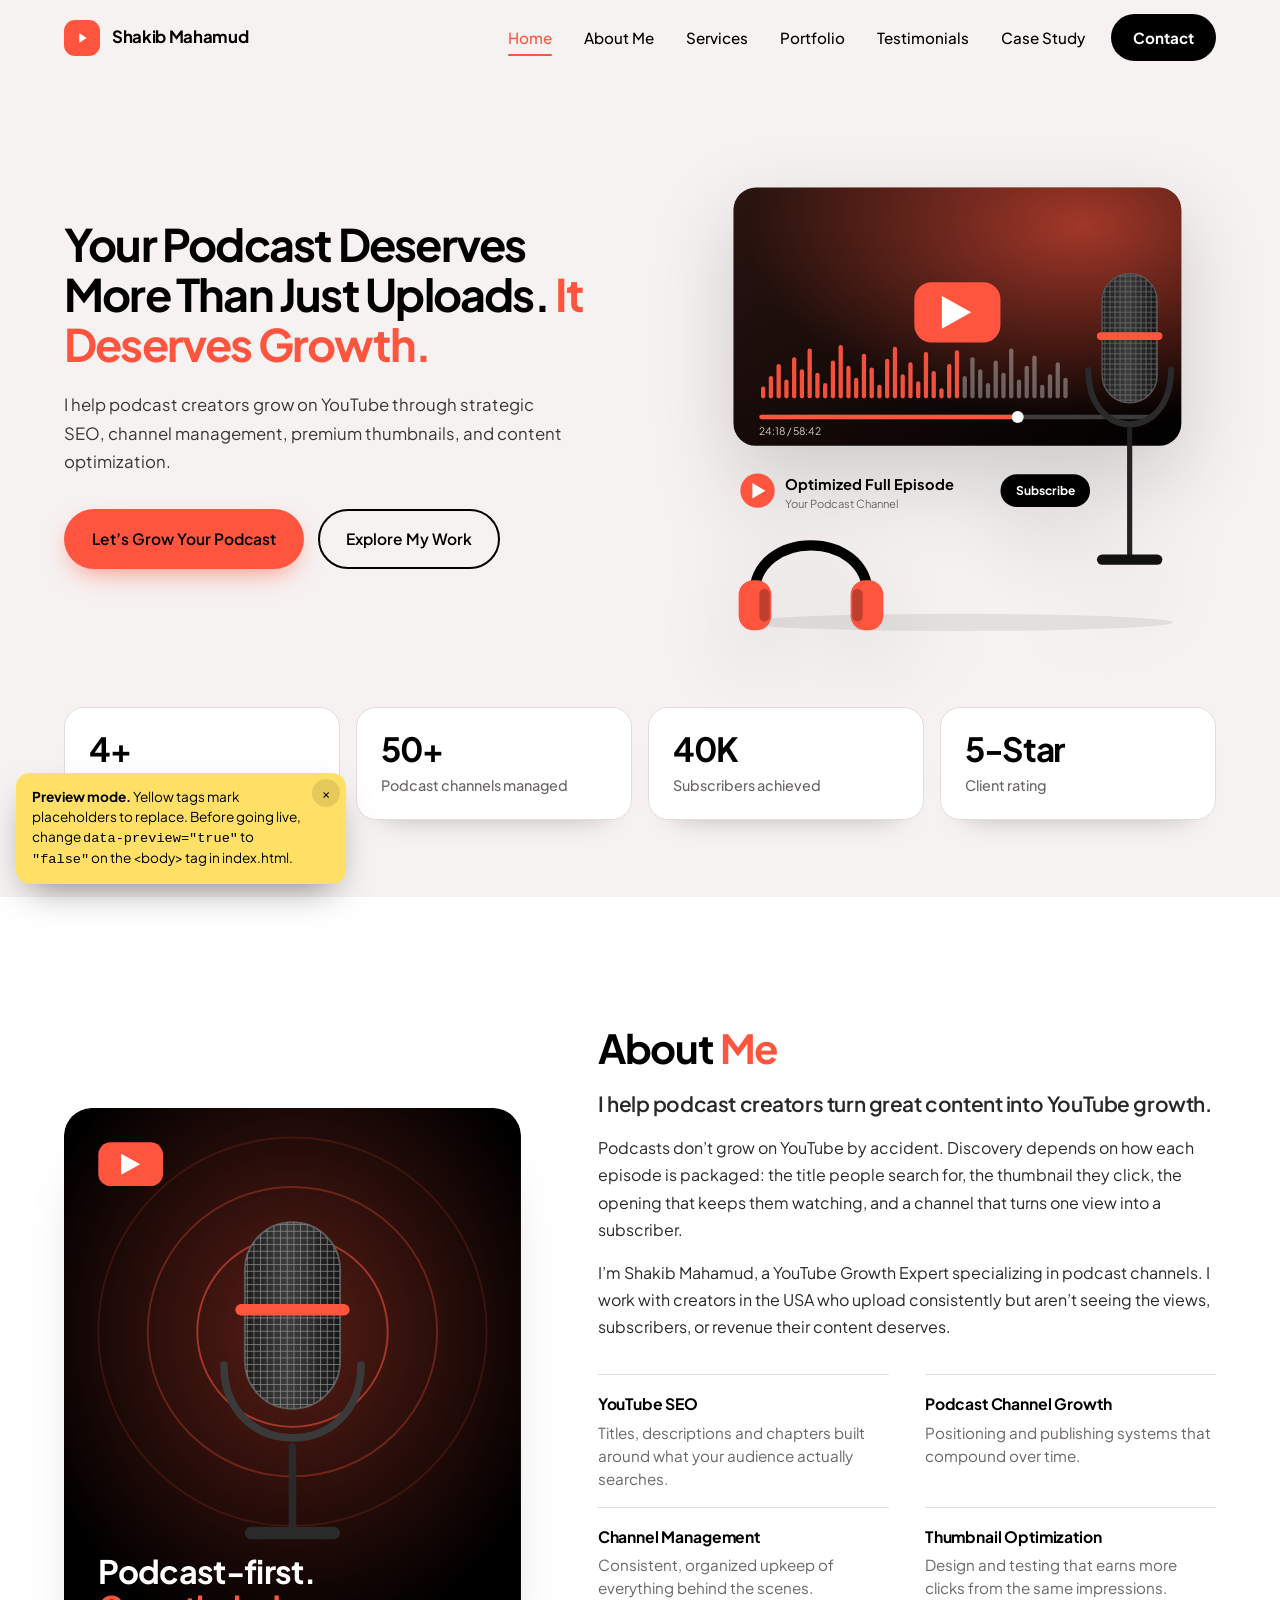
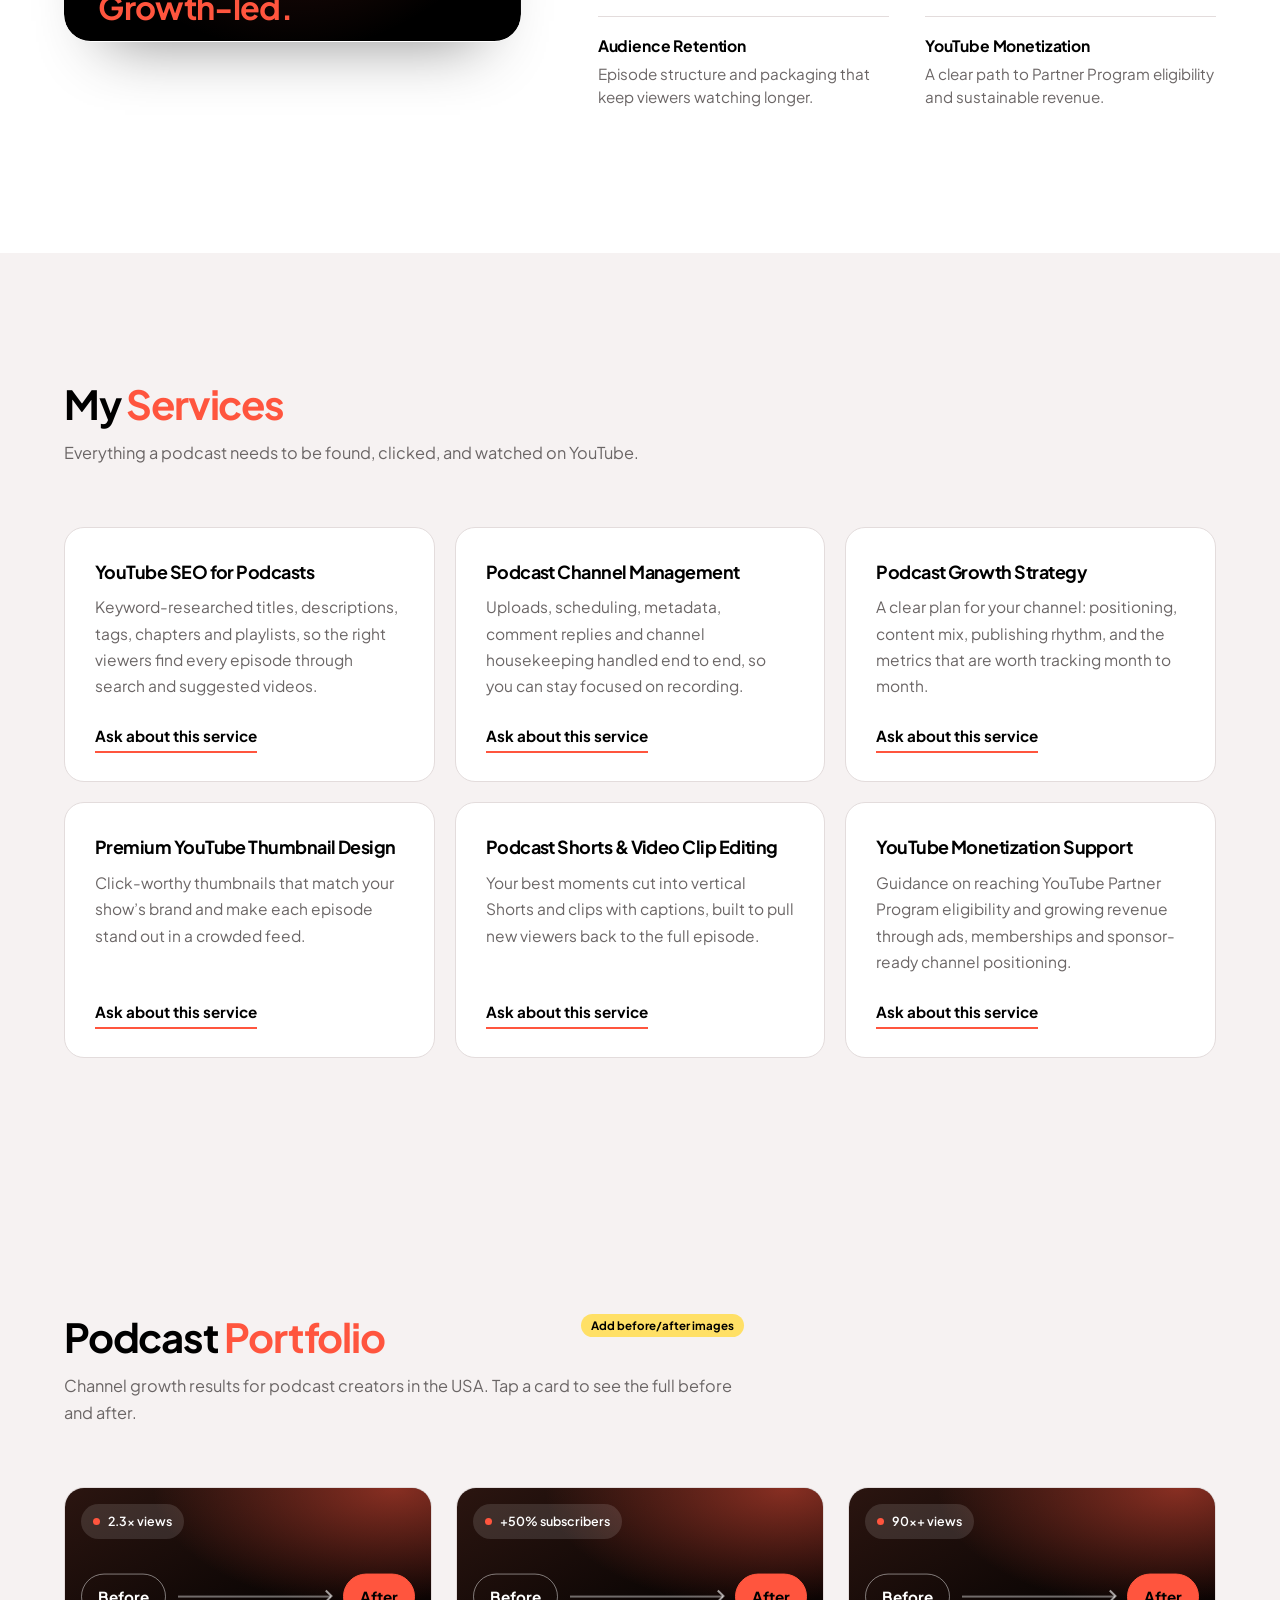
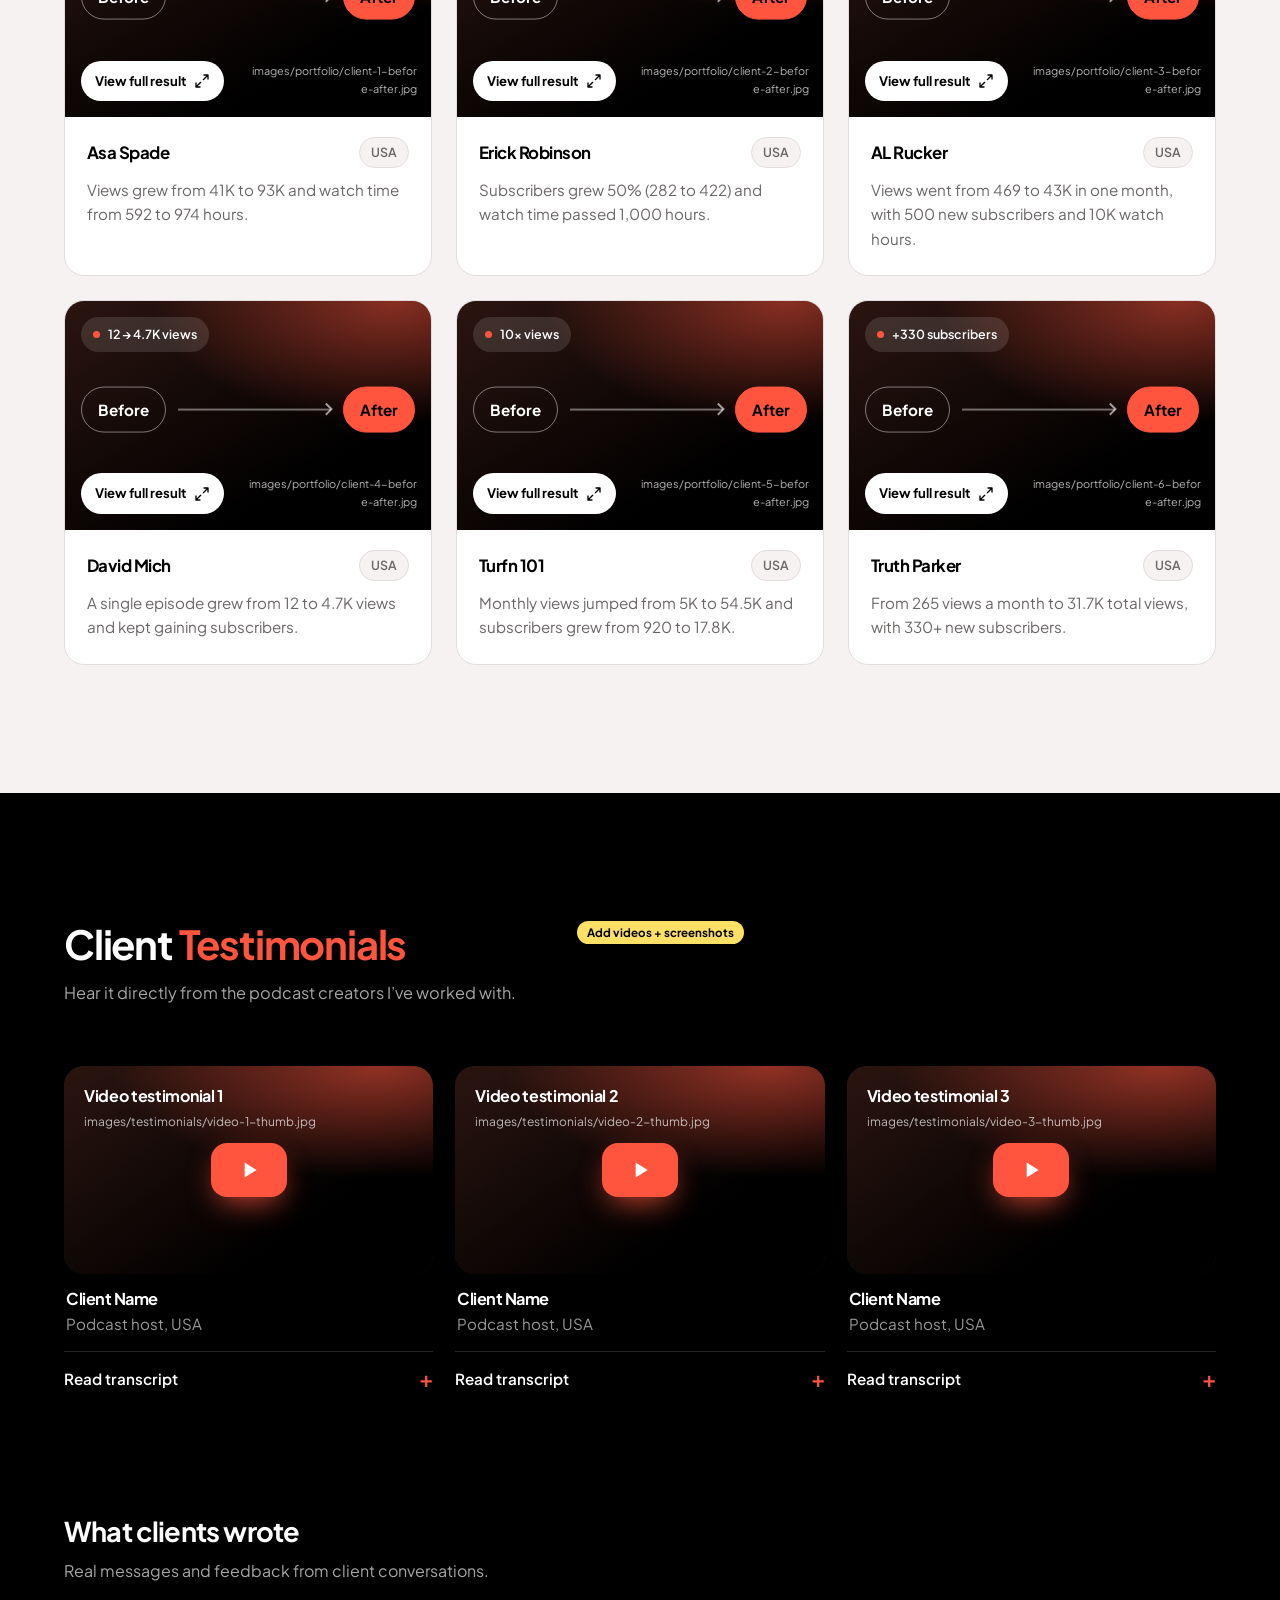
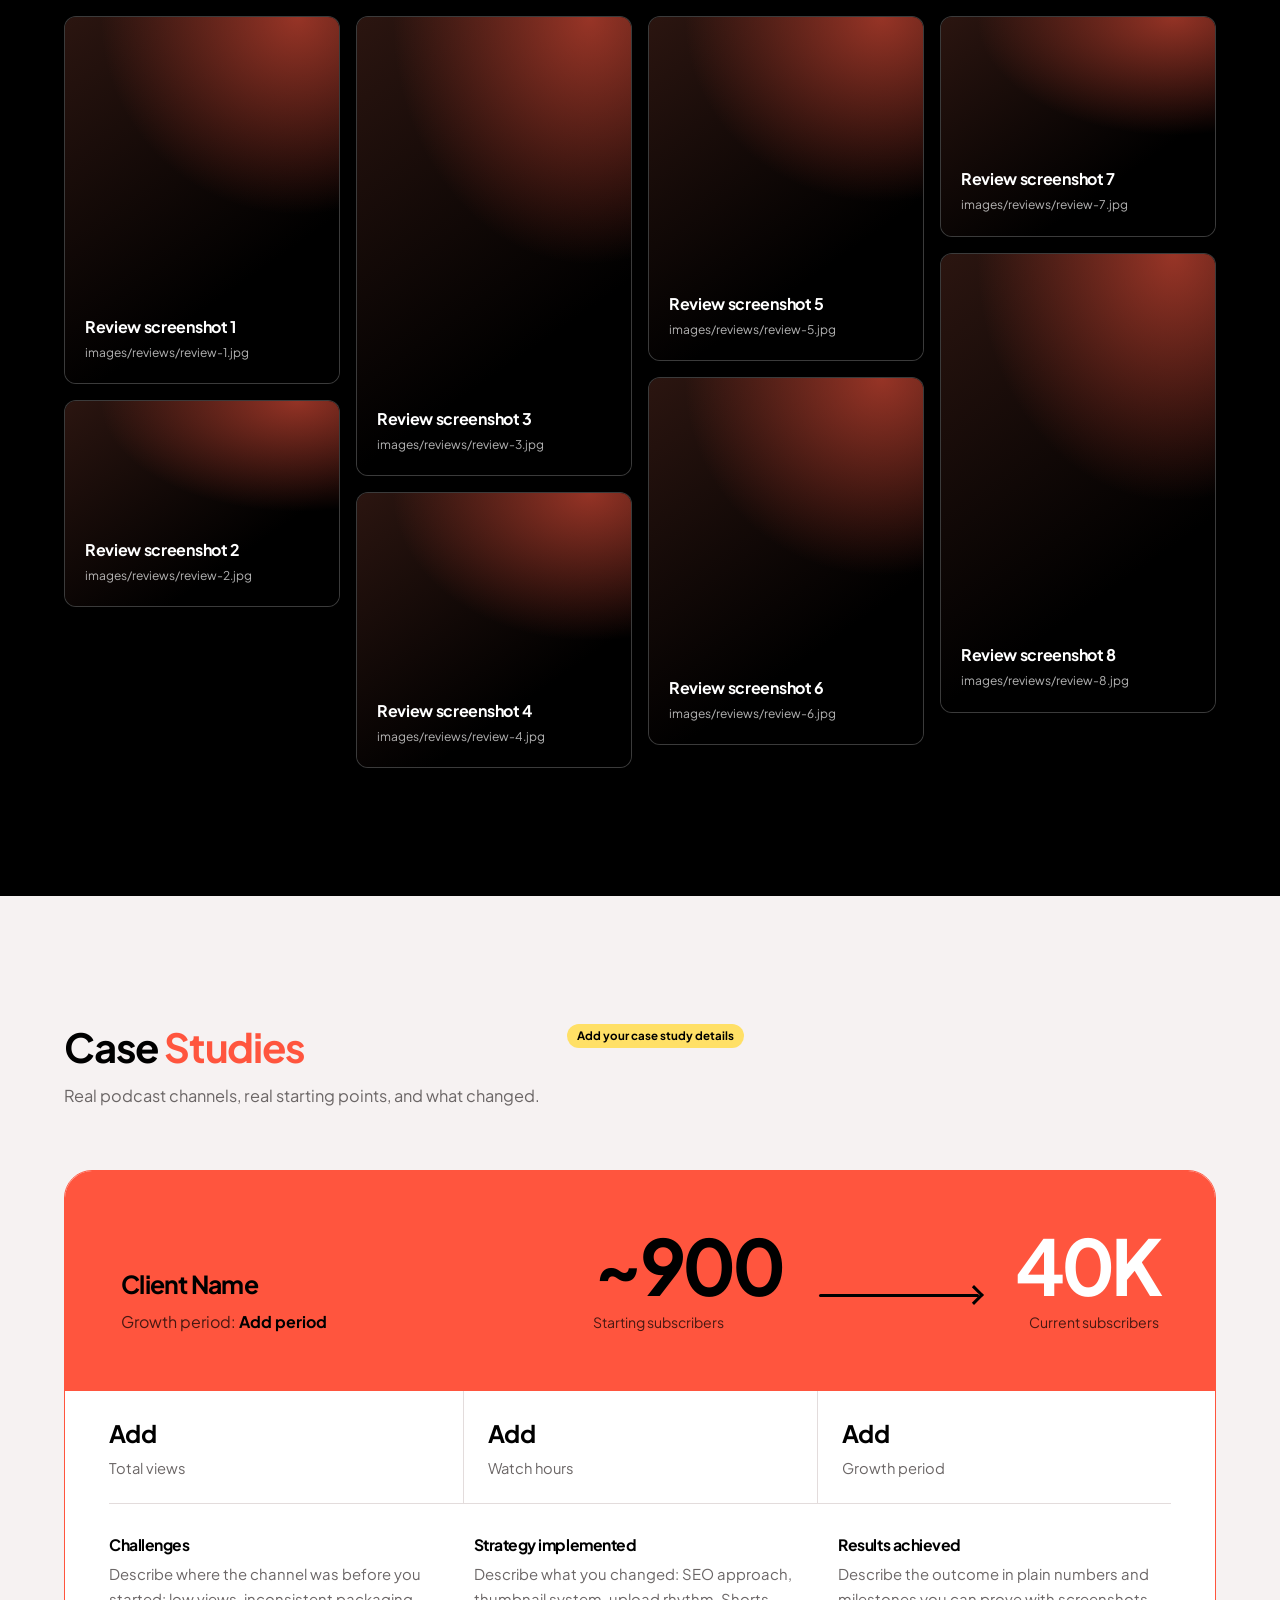
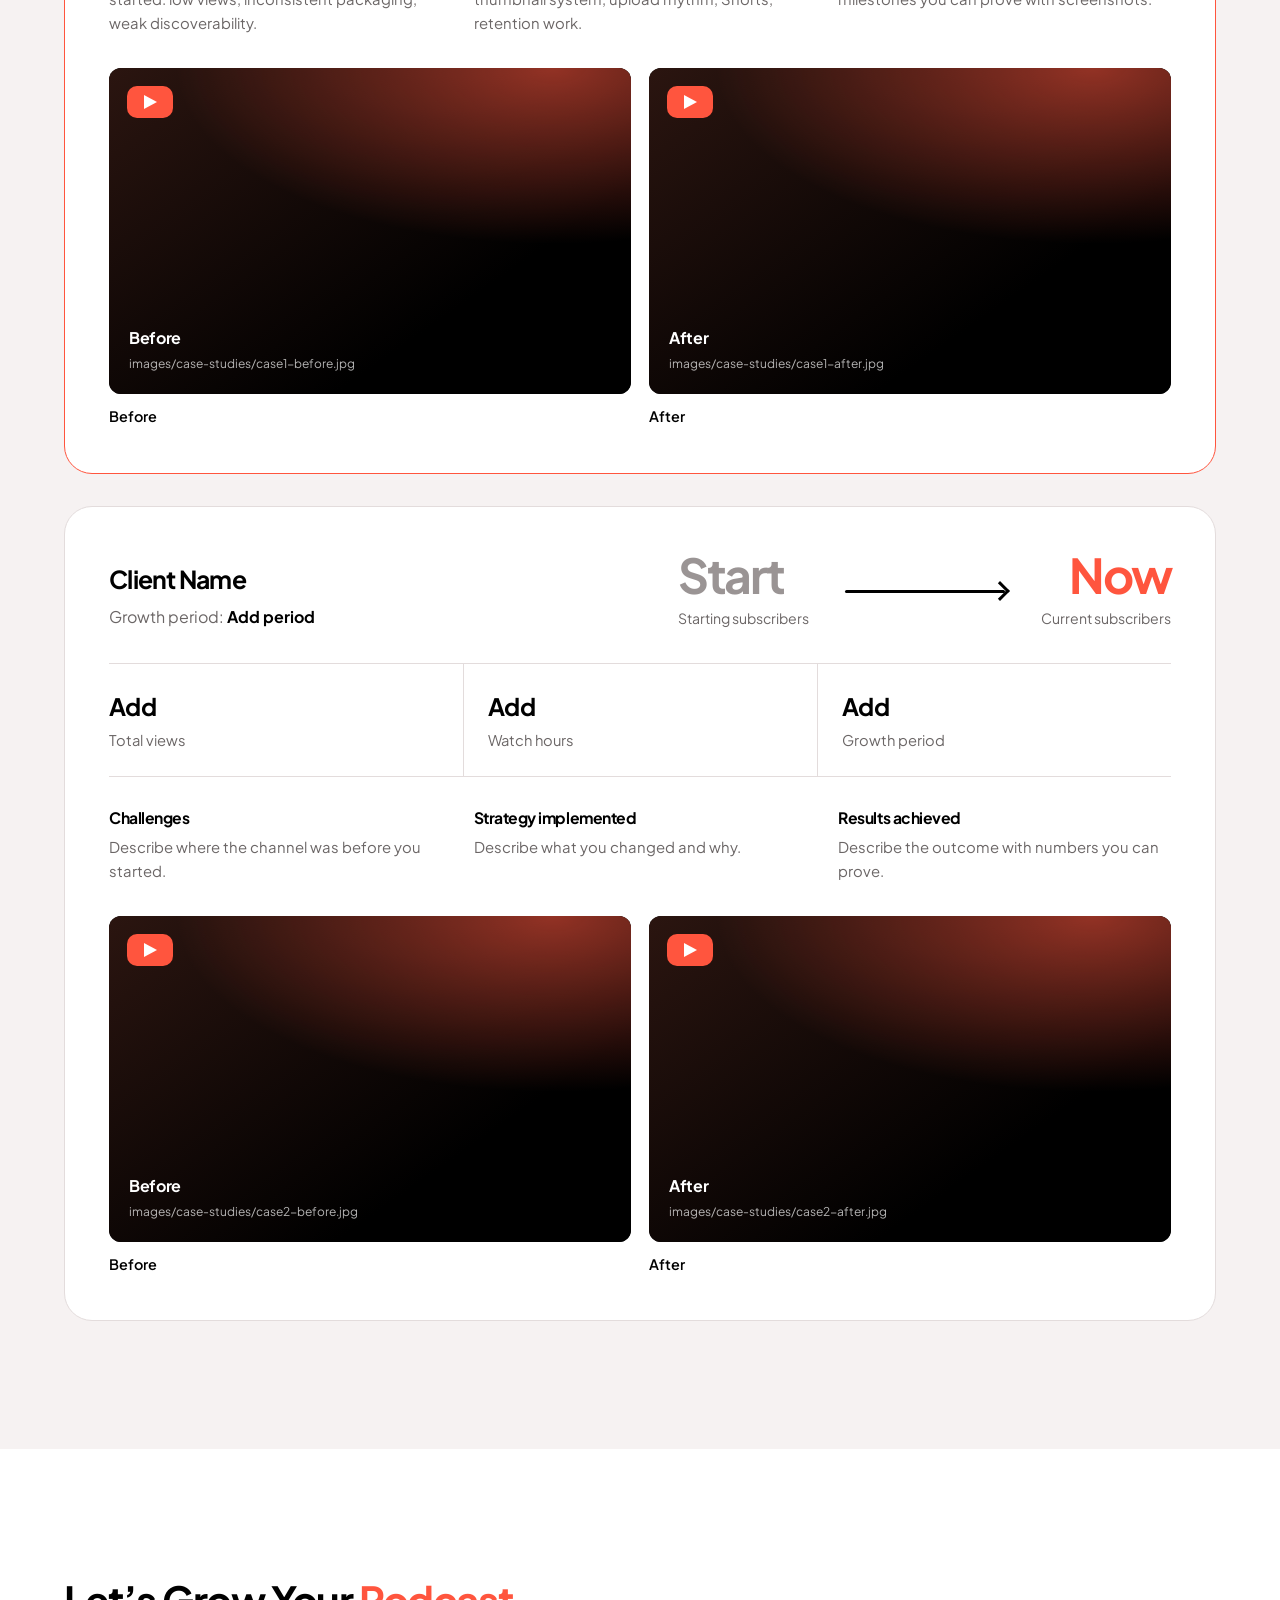
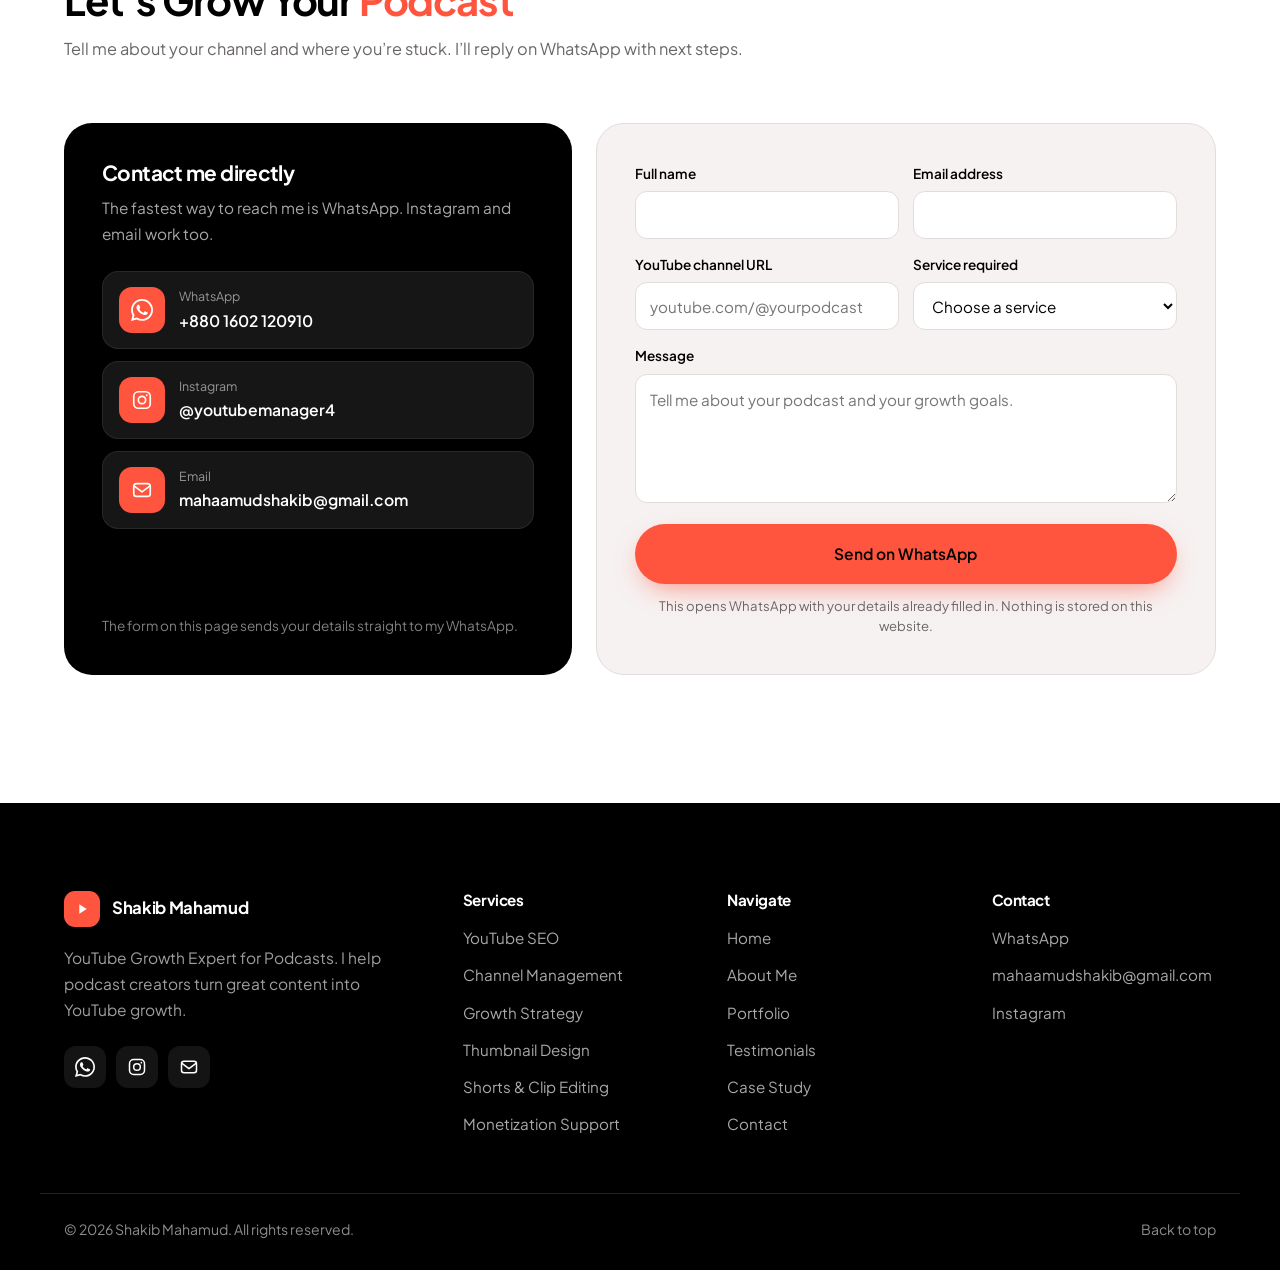
==== commit b08fafc5: "Add files via upload" ====
--- a/index.html
+++ b/index.html
@@ -11,12 +11,12 @@
 <meta name="description" content="Shakib Mahamud helps podcast creators grow on YouTube with SEO, channel management, premium thumbnails, Shorts editing and monetization support.">
 <meta name="author" content="Shakib Mahamud">
 <meta name="theme-color" content="#FF553E">
-<link rel="canonical" href="https://ppcshakib.github.io/podcastmanager/">
+<link rel="canonical" href="https://podcastmanagerr.github.io/">
 
 <meta property="og:type" content="website">
 <meta property="og:title" content="Shakib Mahamud | YouTube Growth Expert for Podcasts">
 <meta property="og:description" content="I help podcast creators turn great content into YouTube growth.">
-<meta property="og:url" content="https://ppcshakib.github.io/podcastmanager/">
+<meta property="og:url" content="https://podcastmanagerr.github.io/">
 <meta name="twitter:card" content="summary">
 
 <link rel="icon" href="data:image/svg+xml,%3Csvg xmlns='http://www.w3.org/2000/svg' viewBox='0 0 64 64'%3E%3Crect width='64' height='64' rx='16' fill='%23FF553E'/%3E%3Cpath d='M26 19v26l21-13z' fill='%23fff'/%3E%3C/svg%3E">
@@ -31,7 +31,7 @@
   "@context": "https://schema.org",
   "@type": "ProfessionalService",
   "name": "Shakib Mahamud | YouTube Growth Expert for Podcasts",
-  "url": "https://ppcshakib.github.io/podcastmanager/",
+  "url": "https://podcastmanagerr.github.io/",
   "description": "YouTube SEO, channel management, thumbnails, Shorts editing and growth strategy for podcast creators.",
   "founder": { "@type": "Person", "name": "Shakib Mahamud", "jobTitle": "YouTube Growth Expert for Podcasts" },
   "email": "mahaamudshakib@gmail.com",
@@ -292,7 +292,7 @@
       <article class="work">
         <button class="work__cover" type="button" data-full="images/portfolio/client-1-before-after.jpg" aria-label="View the full before and after result for client 1">
           <img src="images/portfolio/client-1-cover.jpg" alt="" loading="lazy" decoding="async">
-          <span class="work__badge">Channel growth</span>
+          <span class="work__badge">2.3x views</span>
           <span class="work__ba" aria-hidden="true"><i>Before</i><b></b><i>After</i></span>
           <span class="work__view">View full result
             <svg viewBox="0 0 24 24" width="16" height="16" fill="none" stroke="currentColor" stroke-width="2" stroke-linecap="round" stroke-linejoin="round"><path d="M15 3h6v6M9 21H3v-6M21 3l-7 7M3 21l7-7"/></svg>
@@ -300,15 +300,15 @@
           <span class="work__path">images/portfolio/client-1-before-after.jpg</span>
         </button>
         <div class="work__body">
-          <div class="work__meta"><h3>Client Name</h3><span class="work__loc">USA</span></div>
-          <p>Headline description: one line about this channel’s growth result.</p>
+          <div class="work__meta"><h3>Asa Spade</h3><span class="work__loc">USA</span></div>
+          <p>Views grew from 41K to 93K and watch time from 592 to 974 hours.</p>
         </div>
       </article>
 
       <article class="work">
         <button class="work__cover" type="button" data-full="images/portfolio/client-2-before-after.jpg" aria-label="View the full before and after result for client 2">
           <img src="images/portfolio/client-2-cover.jpg" alt="" loading="lazy" decoding="async">
-          <span class="work__badge">Channel growth</span>
+          <span class="work__badge">+50% subscribers</span>
           <span class="work__ba" aria-hidden="true"><i>Before</i><b></b><i>After</i></span>
           <span class="work__view">View full result
             <svg viewBox="0 0 24 24" width="16" height="16" fill="none" stroke="currentColor" stroke-width="2" stroke-linecap="round" stroke-linejoin="round"><path d="M15 3h6v6M9 21H3v-6M21 3l-7 7M3 21l7-7"/></svg>
@@ -316,15 +316,15 @@
           <span class="work__path">images/portfolio/client-2-before-after.jpg</span>
         </button>
         <div class="work__body">
-          <div class="work__meta"><h3>Client Name</h3><span class="work__loc">USA</span></div>
-          <p>Headline description: one line about this channel’s growth result.</p>
+          <div class="work__meta"><h3>Erick Robinson</h3><span class="work__loc">USA</span></div>
+          <p>Subscribers grew 50% (282 to 422) and watch time passed 1,000 hours.</p>
         </div>
       </article>
 
       <article class="work">
         <button class="work__cover" type="button" data-full="images/portfolio/client-3-before-after.jpg" aria-label="View the full before and after result for client 3">
           <img src="images/portfolio/client-3-cover.jpg" alt="" loading="lazy" decoding="async">
-          <span class="work__badge">Channel growth</span>
+          <span class="work__badge">90x+ views</span>
           <span class="work__ba" aria-hidden="true"><i>Before</i><b></b><i>After</i></span>
           <span class="work__view">View full result
             <svg viewBox="0 0 24 24" width="16" height="16" fill="none" stroke="currentColor" stroke-width="2" stroke-linecap="round" stroke-linejoin="round"><path d="M15 3h6v6M9 21H3v-6M21 3l-7 7M3 21l7-7"/></svg>
@@ -332,15 +332,15 @@
           <span class="work__path">images/portfolio/client-3-before-after.jpg</span>
         </button>
         <div class="work__body">
-          <div class="work__meta"><h3>Client Name</h3><span class="work__loc">USA</span></div>
-          <p>Headline description: one line about this channel’s growth result.</p>
+          <div class="work__meta"><h3>AL Rucker</h3><span class="work__loc">USA</span></div>
+          <p>Views went from 469 to 43K in one month, with 500 new subscribers and 10K watch hours.</p>
         </div>
       </article>
 
       <article class="work">
         <button class="work__cover" type="button" data-full="images/portfolio/client-4-before-after.jpg" aria-label="View the full before and after result for client 4">
           <img src="images/portfolio/client-4-cover.jpg" alt="" loading="lazy" decoding="async">
-          <span class="work__badge">Channel growth</span>
+          <span class="work__badge">12 → 4.7K views</span>
           <span class="work__ba" aria-hidden="true"><i>Before</i><b></b><i>After</i></span>
           <span class="work__view">View full result
             <svg viewBox="0 0 24 24" width="16" height="16" fill="none" stroke="currentColor" stroke-width="2" stroke-linecap="round" stroke-linejoin="round"><path d="M15 3h6v6M9 21H3v-6M21 3l-7 7M3 21l7-7"/></svg>
@@ -348,15 +348,15 @@
           <span class="work__path">images/portfolio/client-4-before-after.jpg</span>
         </button>
         <div class="work__body">
-          <div class="work__meta"><h3>Client Name</h3><span class="work__loc">USA</span></div>
-          <p>Headline description: one line about this channel’s growth result.</p>
+          <div class="work__meta"><h3>David Mich</h3><span class="work__loc">USA</span></div>
+          <p>A single episode grew from 12 to 4.7K views and kept gaining subscribers.</p>
         </div>
       </article>
 
       <article class="work">
         <button class="work__cover" type="button" data-full="images/portfolio/client-5-before-after.jpg" aria-label="View the full before and after result for client 5">
           <img src="images/portfolio/client-5-cover.jpg" alt="" loading="lazy" decoding="async">
-          <span class="work__badge">Channel growth</span>
+          <span class="work__badge">10x views</span>
           <span class="work__ba" aria-hidden="true"><i>Before</i><b></b><i>After</i></span>
           <span class="work__view">View full result
             <svg viewBox="0 0 24 24" width="16" height="16" fill="none" stroke="currentColor" stroke-width="2" stroke-linecap="round" stroke-linejoin="round"><path d="M15 3h6v6M9 21H3v-6M21 3l-7 7M3 21l7-7"/></svg>
@@ -364,15 +364,15 @@
           <span class="work__path">images/portfolio/client-5-before-after.jpg</span>
         </button>
         <div class="work__body">
-          <div class="work__meta"><h3>Client Name</h3><span class="work__loc">USA</span></div>
-          <p>Headline description: one line about this channel’s growth result.</p>
+          <div class="work__meta"><h3>Turfn 101</h3><span class="work__loc">USA</span></div>
+          <p>Monthly views jumped from 5K to 54.5K and subscribers grew from 920 to 17.8K.</p>
         </div>
       </article>
 
       <article class="work">
         <button class="work__cover" type="button" data-full="images/portfolio/client-6-before-after.jpg" aria-label="View the full before and after result for client 6">
           <img src="images/portfolio/client-6-cover.jpg" alt="" loading="lazy" decoding="async">
-          <span class="work__badge">Channel growth</span>
+          <span class="work__badge">+330 subscribers</span>
           <span class="work__ba" aria-hidden="true"><i>Before</i><b></b><i>After</i></span>
           <span class="work__view">View full result
             <svg viewBox="0 0 24 24" width="16" height="16" fill="none" stroke="currentColor" stroke-width="2" stroke-linecap="round" stroke-linejoin="round"><path d="M15 3h6v6M9 21H3v-6M21 3l-7 7M3 21l7-7"/></svg>
@@ -380,8 +380,8 @@
           <span class="work__path">images/portfolio/client-6-before-after.jpg</span>
         </button>
         <div class="work__body">
-          <div class="work__meta"><h3>Client Name</h3><span class="work__loc">USA</span></div>
-          <p>Headline description: one line about this channel’s growth result.</p>
+          <div class="work__meta"><h3>Truth Parker</h3><span class="work__loc">USA</span></div>
+          <p>From 265 views a month to 31.7K total views, with 330+ new subscribers.</p>
         </div>
       </article>
 
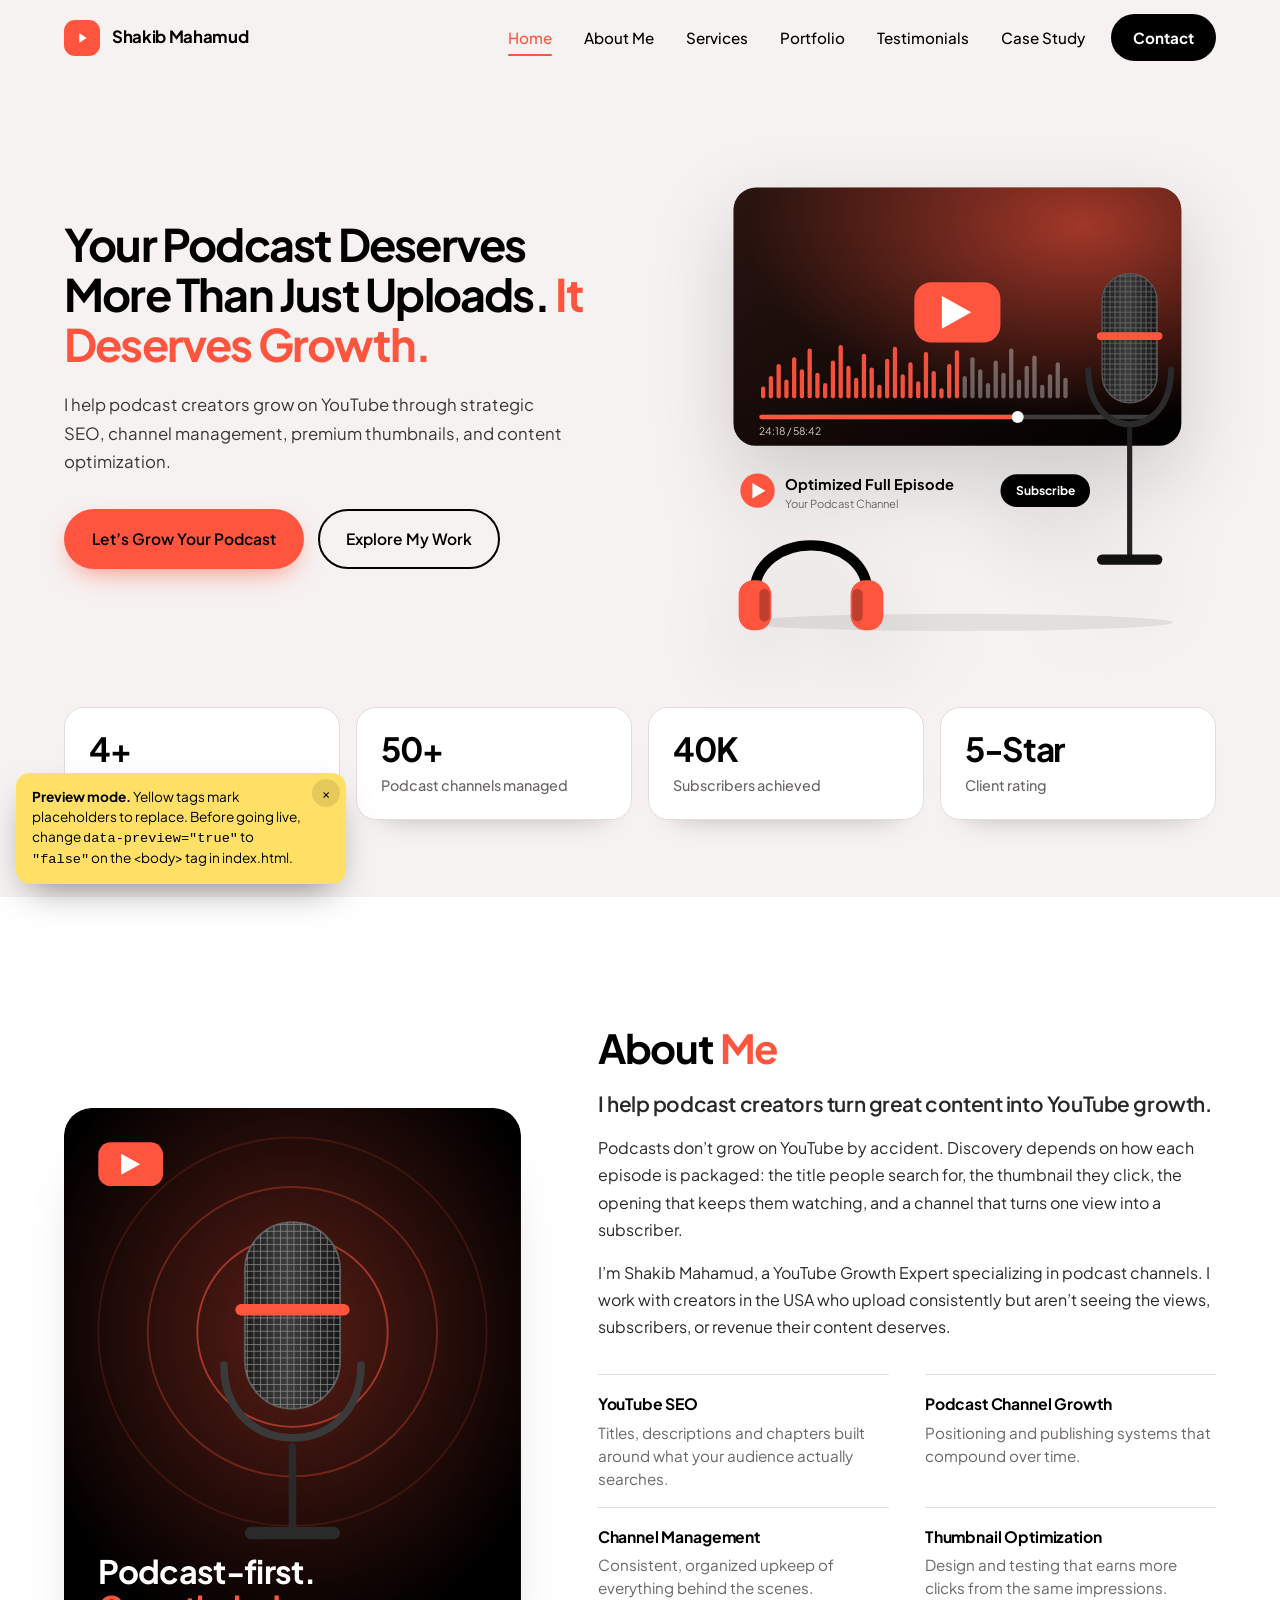
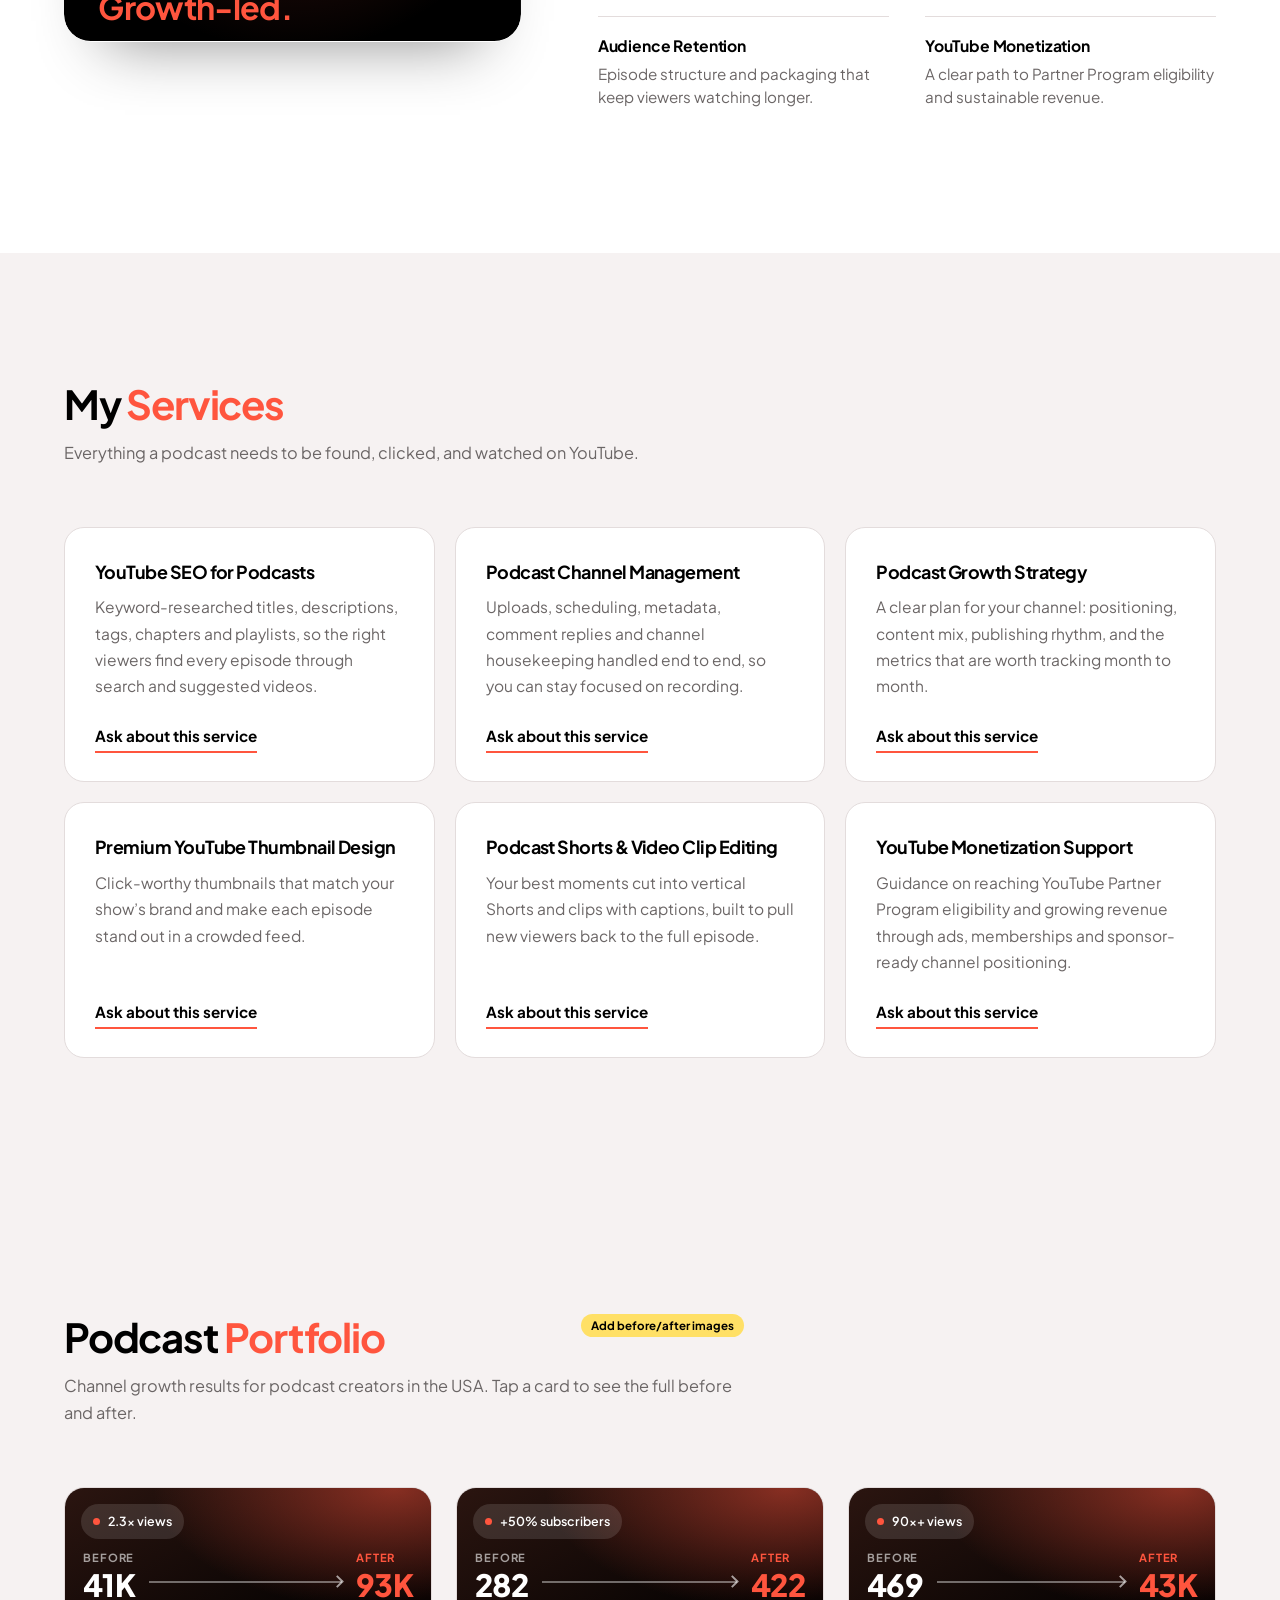
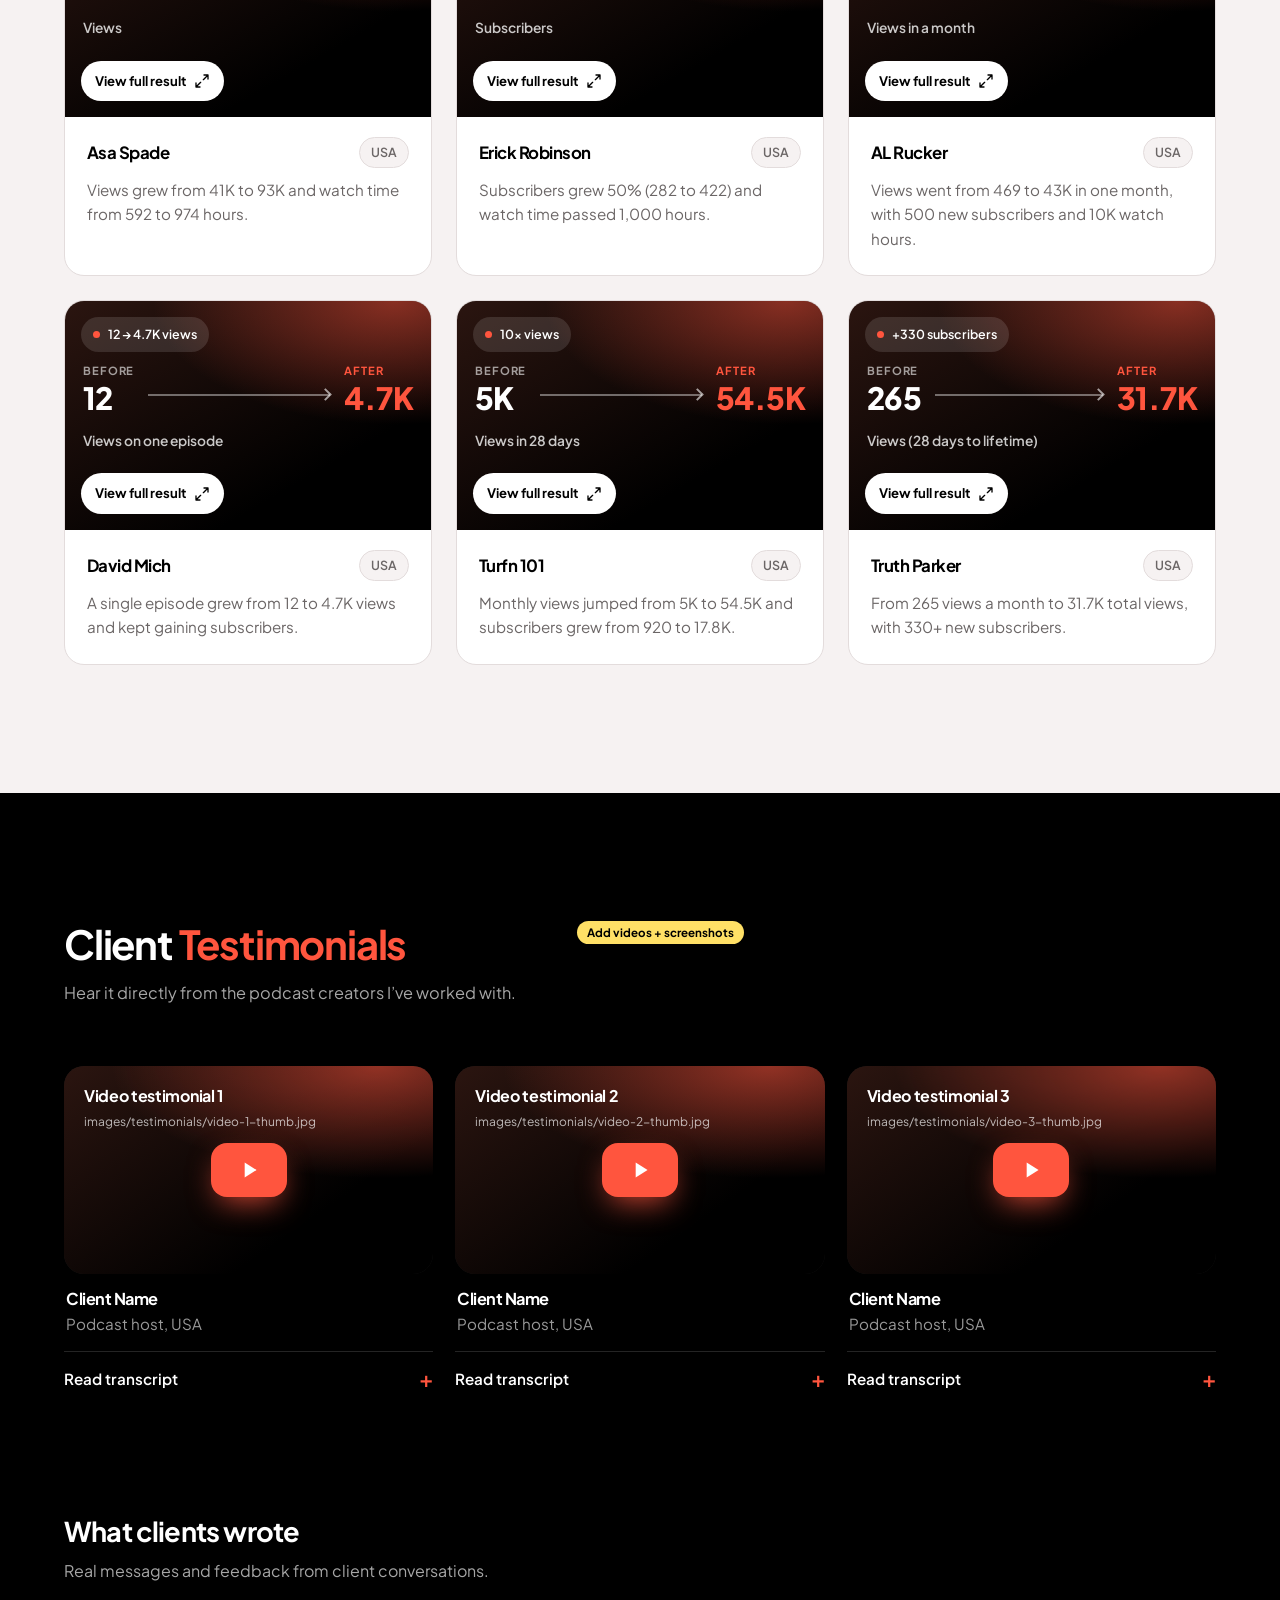
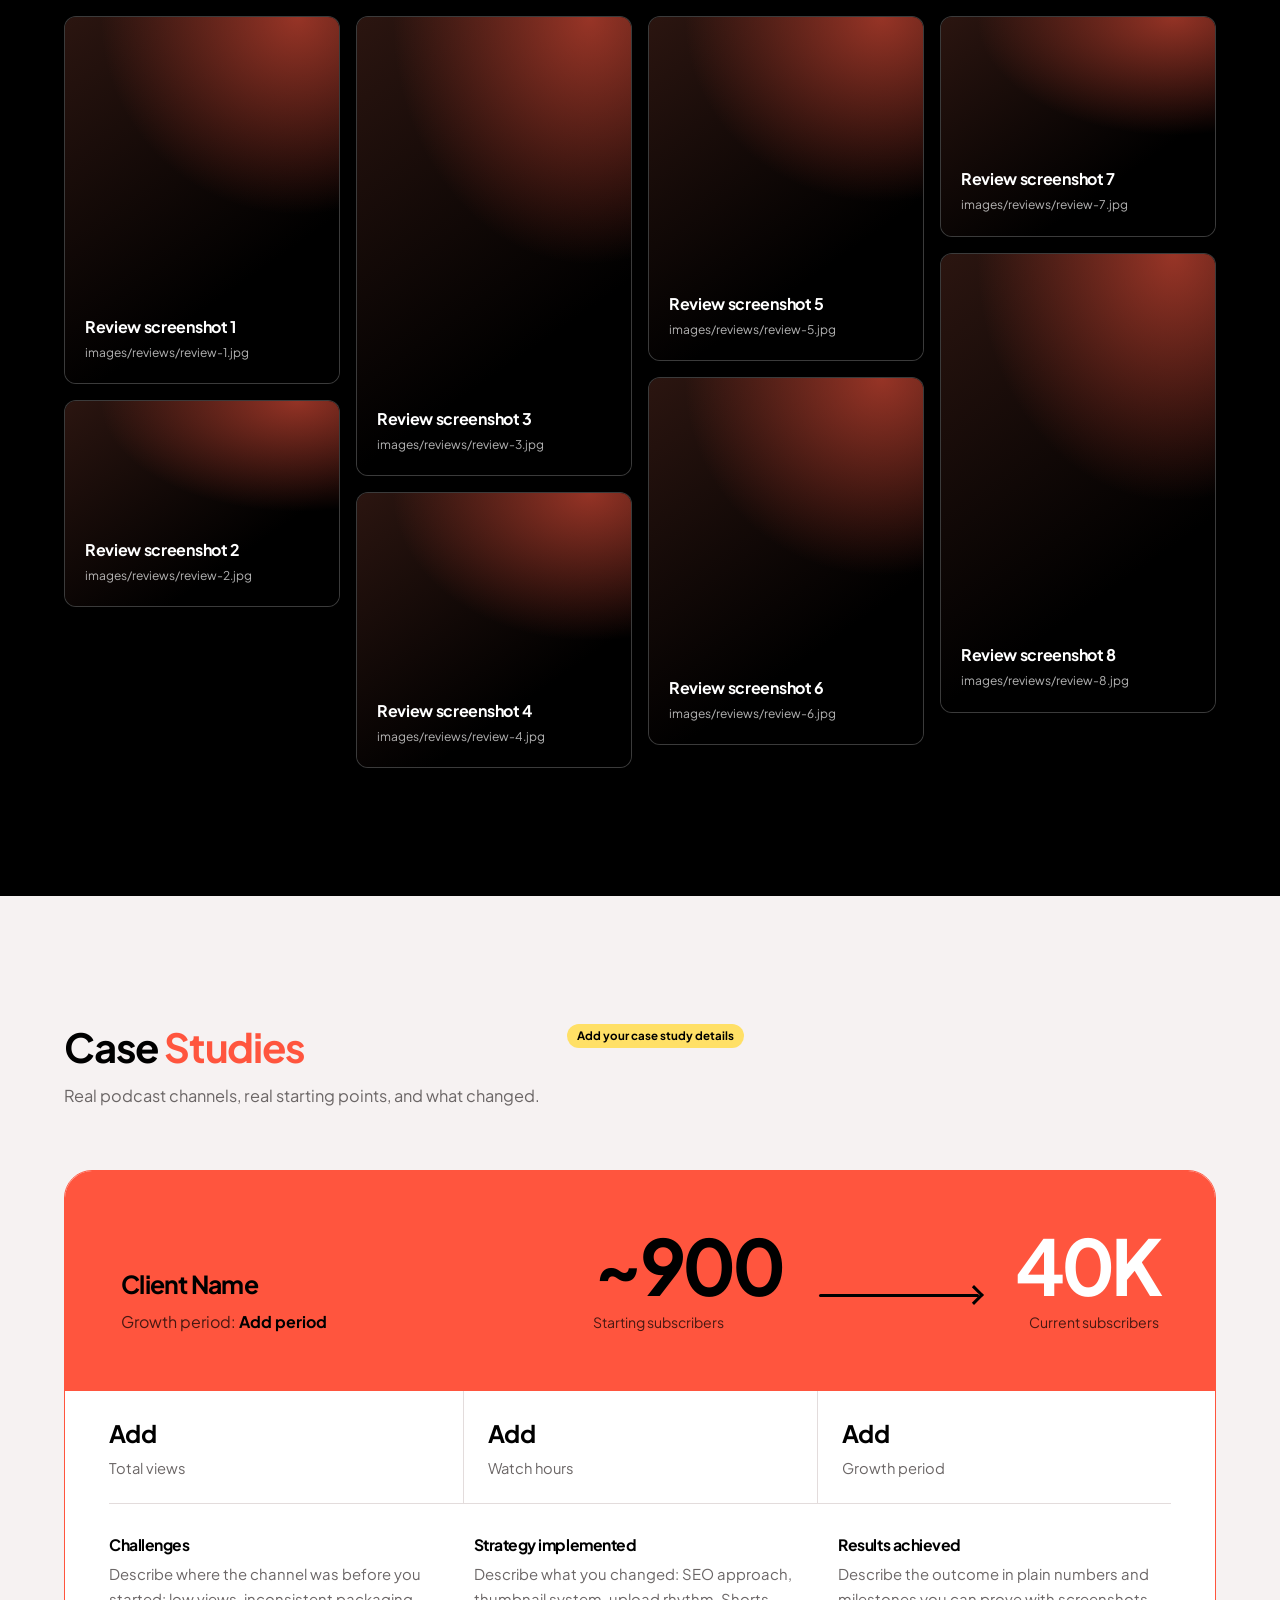
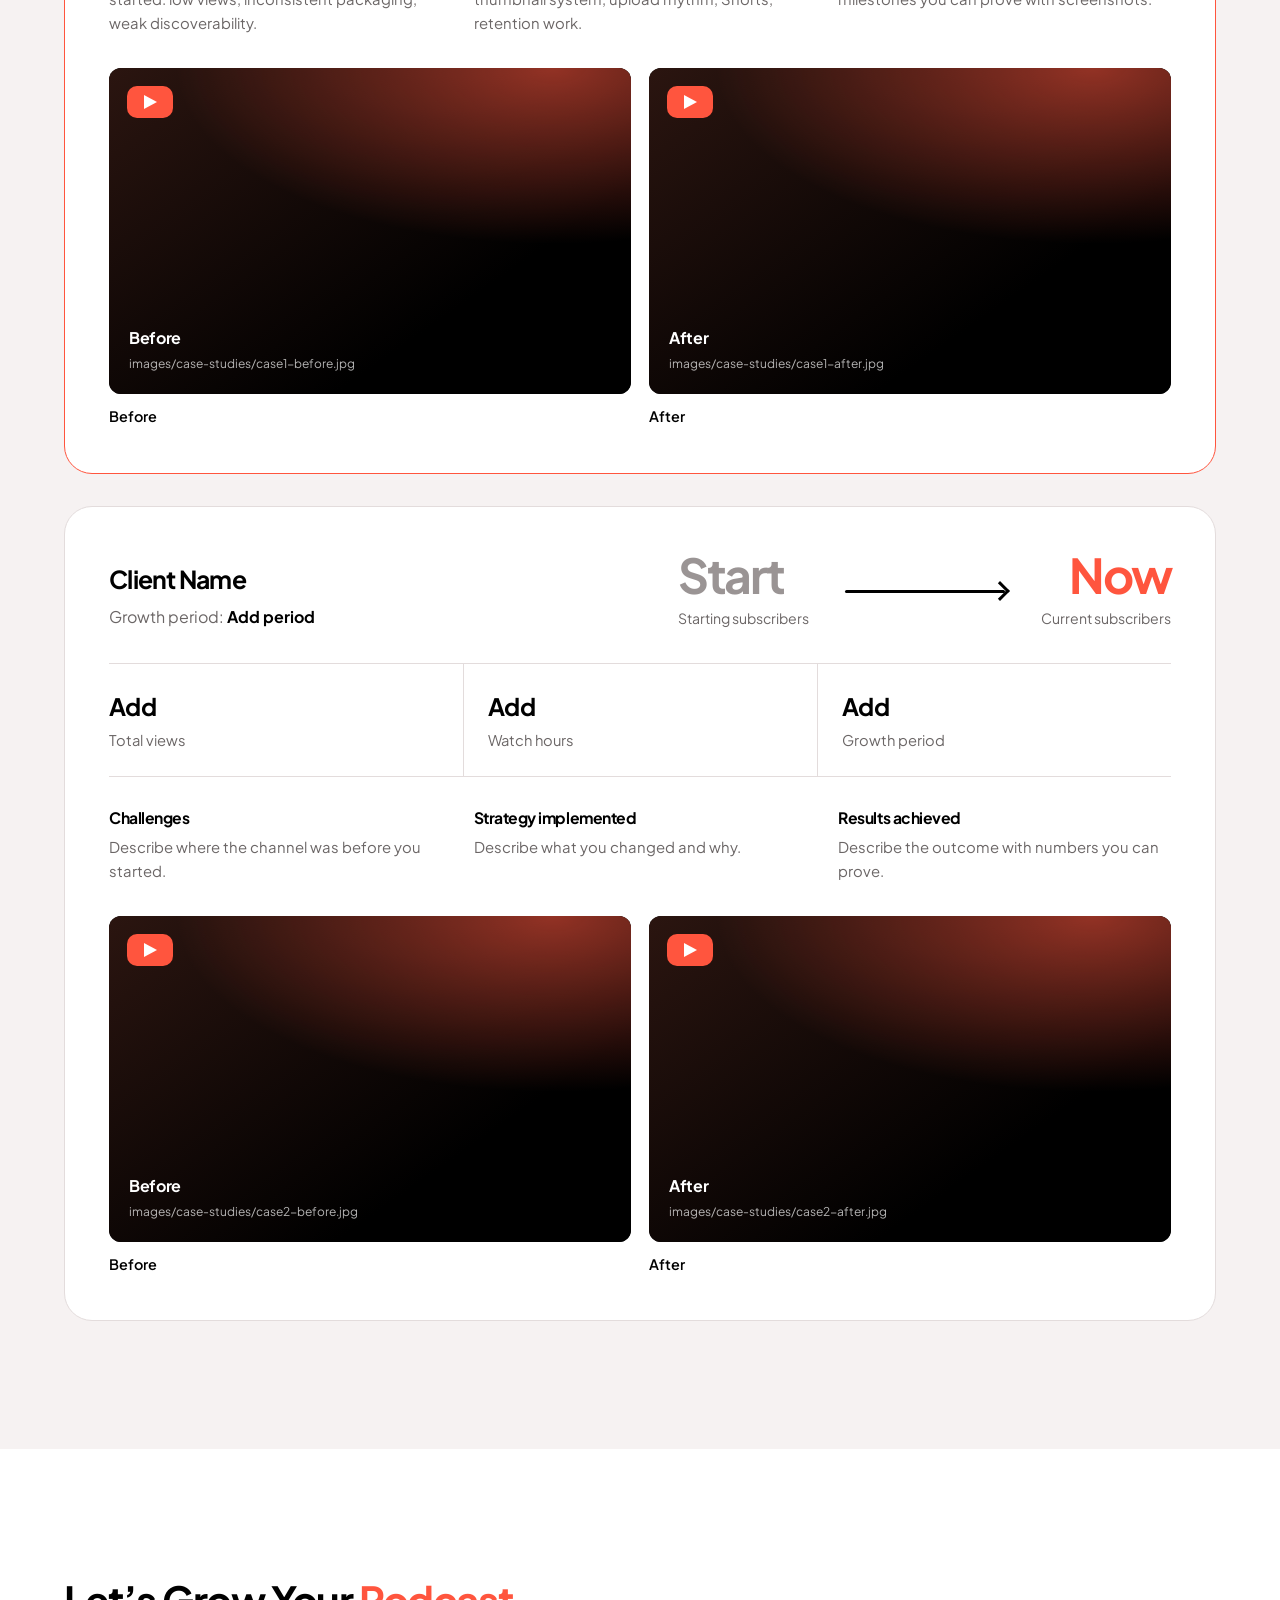
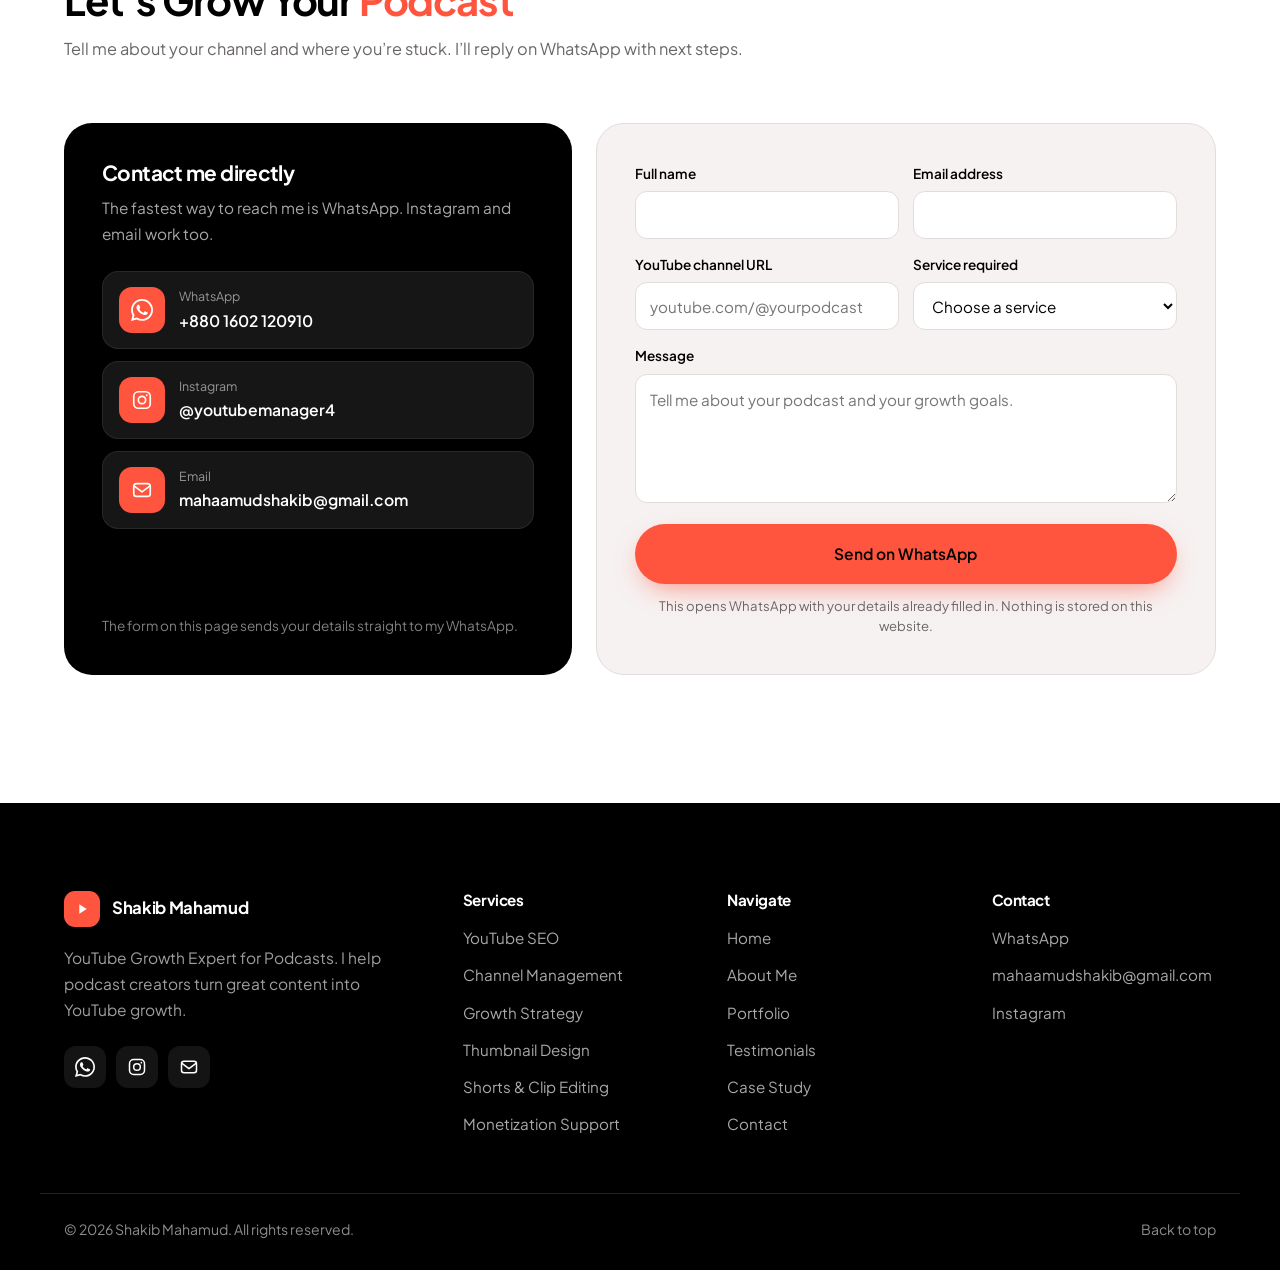
==== commit ad701d44: "Add files via upload" ====
--- a/index.html
+++ b/index.html
@@ -286,6 +286,7 @@
             (client-2..client-6 for the other cards). It opens full size when a visitor taps the card.
          2. Optional: save a custom cover as images/portfolio/client-1-cover.jpg to replace the designed cover.
          3. Edit "Client Name" and the headline description text.
+         4. The big numbers on each card are inside <strong>...</strong> (Before / After) and <span class="work__metric">.
          Client channel names and links are intentionally NOT shown (client privacy). -->
     <div class="portfolio__grid">
 
@@ -293,7 +294,8 @@
         <button class="work__cover" type="button" data-full="images/portfolio/client-1-before-after.jpg" aria-label="View the full before and after result for client 1">
           <img src="images/portfolio/client-1-cover.jpg" alt="" loading="lazy" decoding="async">
           <span class="work__badge">2.3x views</span>
-          <span class="work__ba" aria-hidden="true"><i>Before</i><b></b><i>After</i></span>
+          <span class="work__ba" aria-hidden="true"><span class="ba"><small>Before</small><strong>41K</strong></span><b></b><span class="ba ba--after"><small>After</small><strong>93K</strong></span></span>
+          <span class="work__metric">Views</span>
           <span class="work__view">View full result
             <svg viewBox="0 0 24 24" width="16" height="16" fill="none" stroke="currentColor" stroke-width="2" stroke-linecap="round" stroke-linejoin="round"><path d="M15 3h6v6M9 21H3v-6M21 3l-7 7M3 21l7-7"/></svg>
           </span>
@@ -309,7 +311,8 @@
         <button class="work__cover" type="button" data-full="images/portfolio/client-2-before-after.jpg" aria-label="View the full before and after result for client 2">
           <img src="images/portfolio/client-2-cover.jpg" alt="" loading="lazy" decoding="async">
           <span class="work__badge">+50% subscribers</span>
-          <span class="work__ba" aria-hidden="true"><i>Before</i><b></b><i>After</i></span>
+          <span class="work__ba" aria-hidden="true"><span class="ba"><small>Before</small><strong>282</strong></span><b></b><span class="ba ba--after"><small>After</small><strong>422</strong></span></span>
+          <span class="work__metric">Subscribers</span>
           <span class="work__view">View full result
             <svg viewBox="0 0 24 24" width="16" height="16" fill="none" stroke="currentColor" stroke-width="2" stroke-linecap="round" stroke-linejoin="round"><path d="M15 3h6v6M9 21H3v-6M21 3l-7 7M3 21l7-7"/></svg>
           </span>
@@ -325,7 +328,8 @@
         <button class="work__cover" type="button" data-full="images/portfolio/client-3-before-after.jpg" aria-label="View the full before and after result for client 3">
           <img src="images/portfolio/client-3-cover.jpg" alt="" loading="lazy" decoding="async">
           <span class="work__badge">90x+ views</span>
-          <span class="work__ba" aria-hidden="true"><i>Before</i><b></b><i>After</i></span>
+          <span class="work__ba" aria-hidden="true"><span class="ba"><small>Before</small><strong>469</strong></span><b></b><span class="ba ba--after"><small>After</small><strong>43K</strong></span></span>
+          <span class="work__metric">Views in a month</span>
           <span class="work__view">View full result
             <svg viewBox="0 0 24 24" width="16" height="16" fill="none" stroke="currentColor" stroke-width="2" stroke-linecap="round" stroke-linejoin="round"><path d="M15 3h6v6M9 21H3v-6M21 3l-7 7M3 21l7-7"/></svg>
           </span>
@@ -341,7 +345,8 @@
         <button class="work__cover" type="button" data-full="images/portfolio/client-4-before-after.jpg" aria-label="View the full before and after result for client 4">
           <img src="images/portfolio/client-4-cover.jpg" alt="" loading="lazy" decoding="async">
           <span class="work__badge">12 → 4.7K views</span>
-          <span class="work__ba" aria-hidden="true"><i>Before</i><b></b><i>After</i></span>
+          <span class="work__ba" aria-hidden="true"><span class="ba"><small>Before</small><strong>12</strong></span><b></b><span class="ba ba--after"><small>After</small><strong>4.7K</strong></span></span>
+          <span class="work__metric">Views on one episode</span>
           <span class="work__view">View full result
             <svg viewBox="0 0 24 24" width="16" height="16" fill="none" stroke="currentColor" stroke-width="2" stroke-linecap="round" stroke-linejoin="round"><path d="M15 3h6v6M9 21H3v-6M21 3l-7 7M3 21l7-7"/></svg>
           </span>
@@ -357,7 +362,8 @@
         <button class="work__cover" type="button" data-full="images/portfolio/client-5-before-after.jpg" aria-label="View the full before and after result for client 5">
           <img src="images/portfolio/client-5-cover.jpg" alt="" loading="lazy" decoding="async">
           <span class="work__badge">10x views</span>
-          <span class="work__ba" aria-hidden="true"><i>Before</i><b></b><i>After</i></span>
+          <span class="work__ba" aria-hidden="true"><span class="ba"><small>Before</small><strong>5K</strong></span><b></b><span class="ba ba--after"><small>After</small><strong>54.5K</strong></span></span>
+          <span class="work__metric">Views in 28 days</span>
           <span class="work__view">View full result
             <svg viewBox="0 0 24 24" width="16" height="16" fill="none" stroke="currentColor" stroke-width="2" stroke-linecap="round" stroke-linejoin="round"><path d="M15 3h6v6M9 21H3v-6M21 3l-7 7M3 21l7-7"/></svg>
           </span>
@@ -373,7 +379,8 @@
         <button class="work__cover" type="button" data-full="images/portfolio/client-6-before-after.jpg" aria-label="View the full before and after result for client 6">
           <img src="images/portfolio/client-6-cover.jpg" alt="" loading="lazy" decoding="async">
           <span class="work__badge">+330 subscribers</span>
-          <span class="work__ba" aria-hidden="true"><i>Before</i><b></b><i>After</i></span>
+          <span class="work__ba" aria-hidden="true"><span class="ba"><small>Before</small><strong>265</strong></span><b></b><span class="ba ba--after"><small>After</small><strong>31.7K</strong></span></span>
+          <span class="work__metric">Views (28 days to lifetime)</span>
           <span class="work__view">View full result
             <svg viewBox="0 0 24 24" width="16" height="16" fill="none" stroke="currentColor" stroke-width="2" stroke-linecap="round" stroke-linejoin="round"><path d="M15 3h6v6M9 21H3v-6M21 3l-7 7M3 21l7-7"/></svg>
           </span>
--- a/css/style.css
+++ b/css/style.css
@@ -171,16 +171,20 @@
 .work__cover > img { position: absolute; inset: 0; width: 100%; height: 100%; object-fit: cover; }
 .work__badge { position: absolute; top: 16px; left: 16px; display: inline-flex; align-items: center; gap: 8px; padding: 7px 12px; border-radius: 999px; background: rgba(255, 255, 255, .12); font-size: .78rem; font-weight: 600; }
 .work__badge::before { content: ""; width: 7px; height: 7px; border-radius: 50%; background: var(--accent); }
-.work__ba { position: absolute; left: 16px; right: 16px; top: 50%; transform: translateY(-62%); display: flex; align-items: center; gap: 12px; }
-.work__ba i { font-style: normal; font-weight: 700; font-size: .95rem; padding: 9px 16px; border-radius: 999px; border: 1.5px solid rgba(255, 255, 255, .45); }
-.work__ba i:last-child { background: var(--accent); border-color: var(--accent); color: #000; }
-.work__ba b { flex: 1; height: 2px; background: rgba(255, 255, 255, .4); position: relative; }
+.work__ba { position: absolute; left: 18px; right: 18px; top: 60px; display: flex; align-items: center; gap: 14px; }
+.work__ba .ba { display: flex; flex-direction: column; gap: 2px; }
+.work__ba .ba small { font-size: .7rem; font-weight: 700; letter-spacing: .08em; text-transform: uppercase; color: rgba(255, 255, 255, .6); }
+.work__ba .ba strong { font-size: clamp(1.7rem, 2.4vw, 2.2rem); font-weight: 800; line-height: 1.05; letter-spacing: -.02em; color: #fff; white-space: nowrap; }
+.work__ba .ba--after small { color: var(--accent); }
+.work__ba .ba--after strong { color: var(--accent); }
+.work__ba b { flex: 1; min-width: 18px; height: 2px; background: rgba(255, 255, 255, .4); position: relative; margin-top: 14px; }
 .work__ba b::after { content: ""; position: absolute; right: 0; top: -4px; width: 9px; height: 9px; border-top: 2px solid rgba(255, 255, 255, .6); border-right: 2px solid rgba(255, 255, 255, .6); transform: rotate(45deg); }
+.work__metric { position: absolute; left: 18px; top: 128px; font-size: .86rem; font-weight: 600; color: rgba(255, 255, 255, .78); }
 .work__view { position: absolute; left: 16px; bottom: 16px; display: inline-flex; align-items: center; gap: 8px; padding: 9px 14px; border-radius: 999px; background: #fff; color: #000; font-size: .82rem; font-weight: 700; transition: background .25s, transform .25s var(--ease); }
 .work__cover:hover .work__view { background: var(--accent); transform: translateY(-2px); }
-.work__cover.has-cover .work__badge, .work__cover.has-cover .work__ba { display: none; }
-.work__path { display: none; position: absolute; right: 14px; bottom: 18px; max-width: 46%; font-size: .68rem; color: rgba(255, 255, 255, .7); text-align: right; word-break: break-all; }
-body[data-preview="true"] .work__path { display: block; }
+.work__cover.has-cover .work__badge, .work__cover.has-cover .work__ba, .work__cover.has-cover .work__metric { display: none; }
+.work__path { display: none !important; position: absolute; right: 14px; bottom: 18px; max-width: 46%; font-size: .68rem; color: rgba(255, 255, 255, .7); text-align: right; word-break: break-all; }
+/* .work__path (file-name hint) is no longer shown */
 
 .work__body { padding: 20px 22px 24px; }
 .work__meta { display: flex; align-items: center; justify-content: space-between; gap: 12px; }
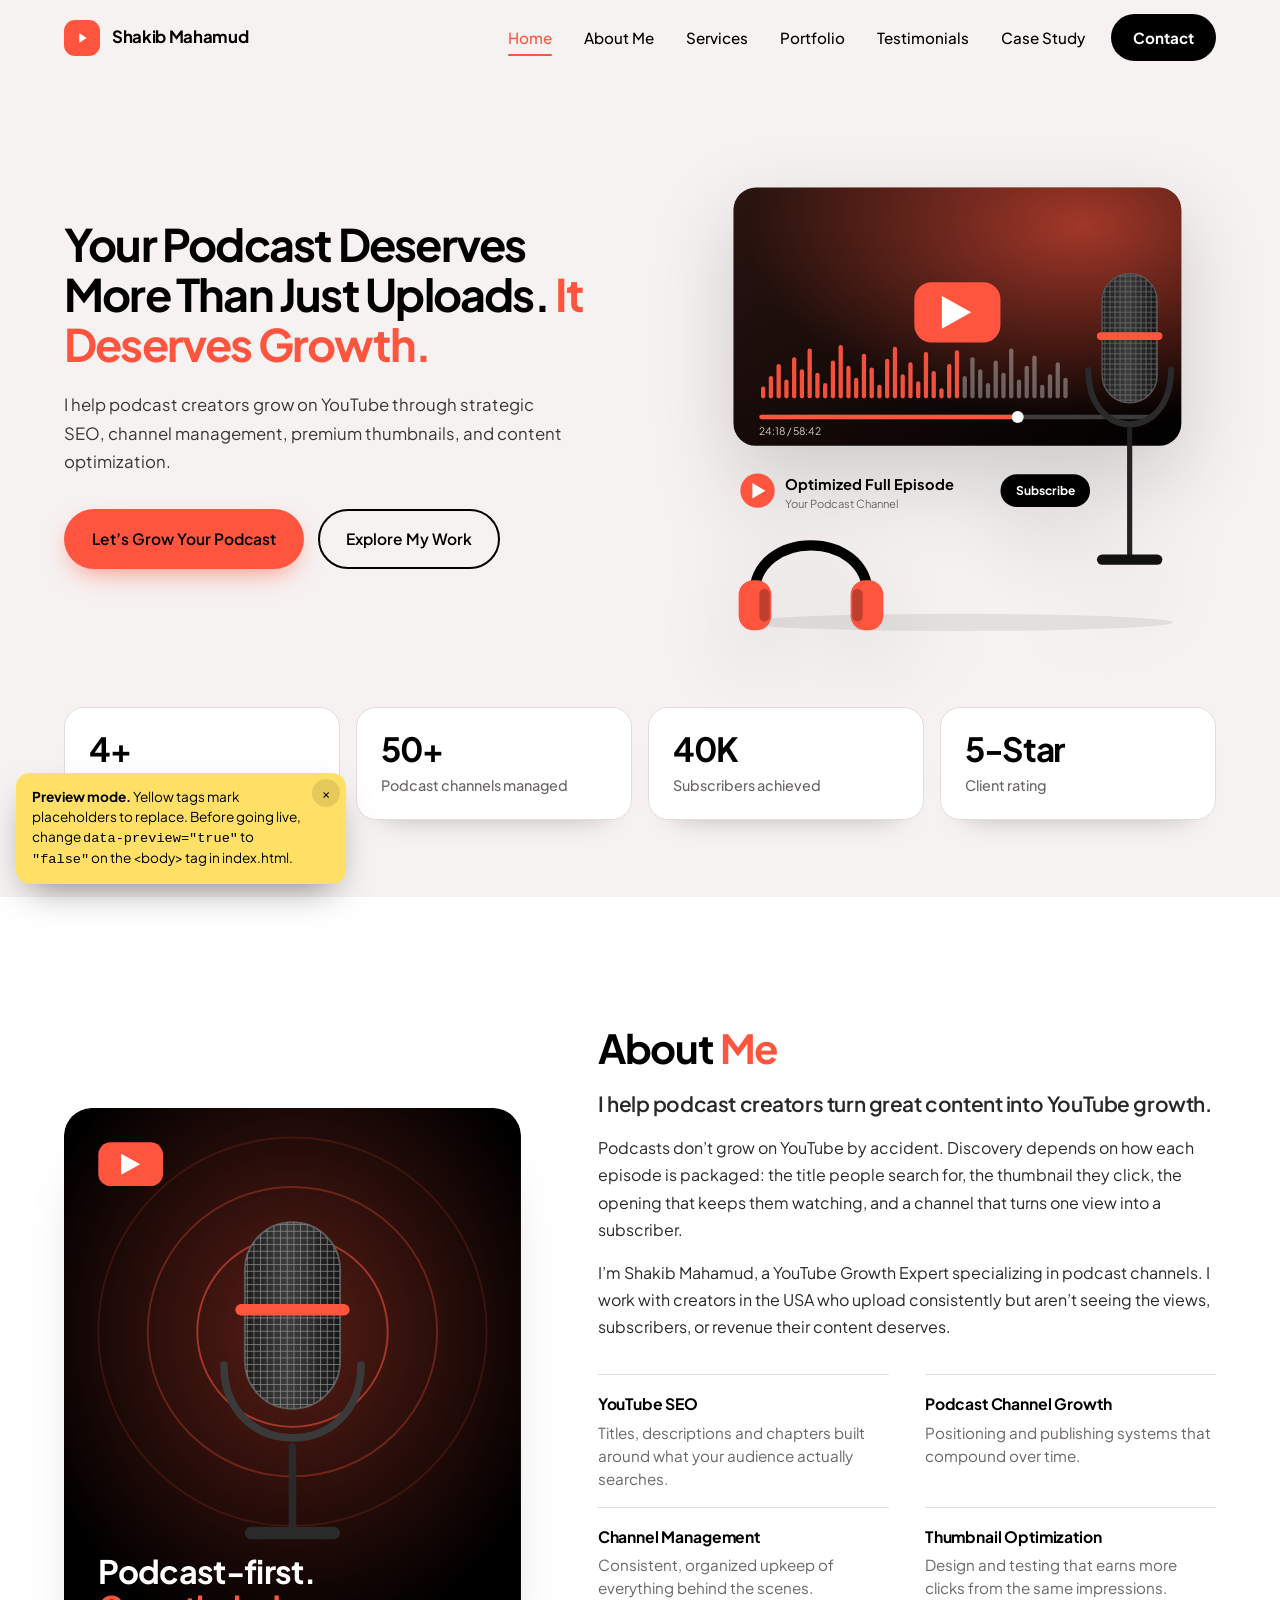
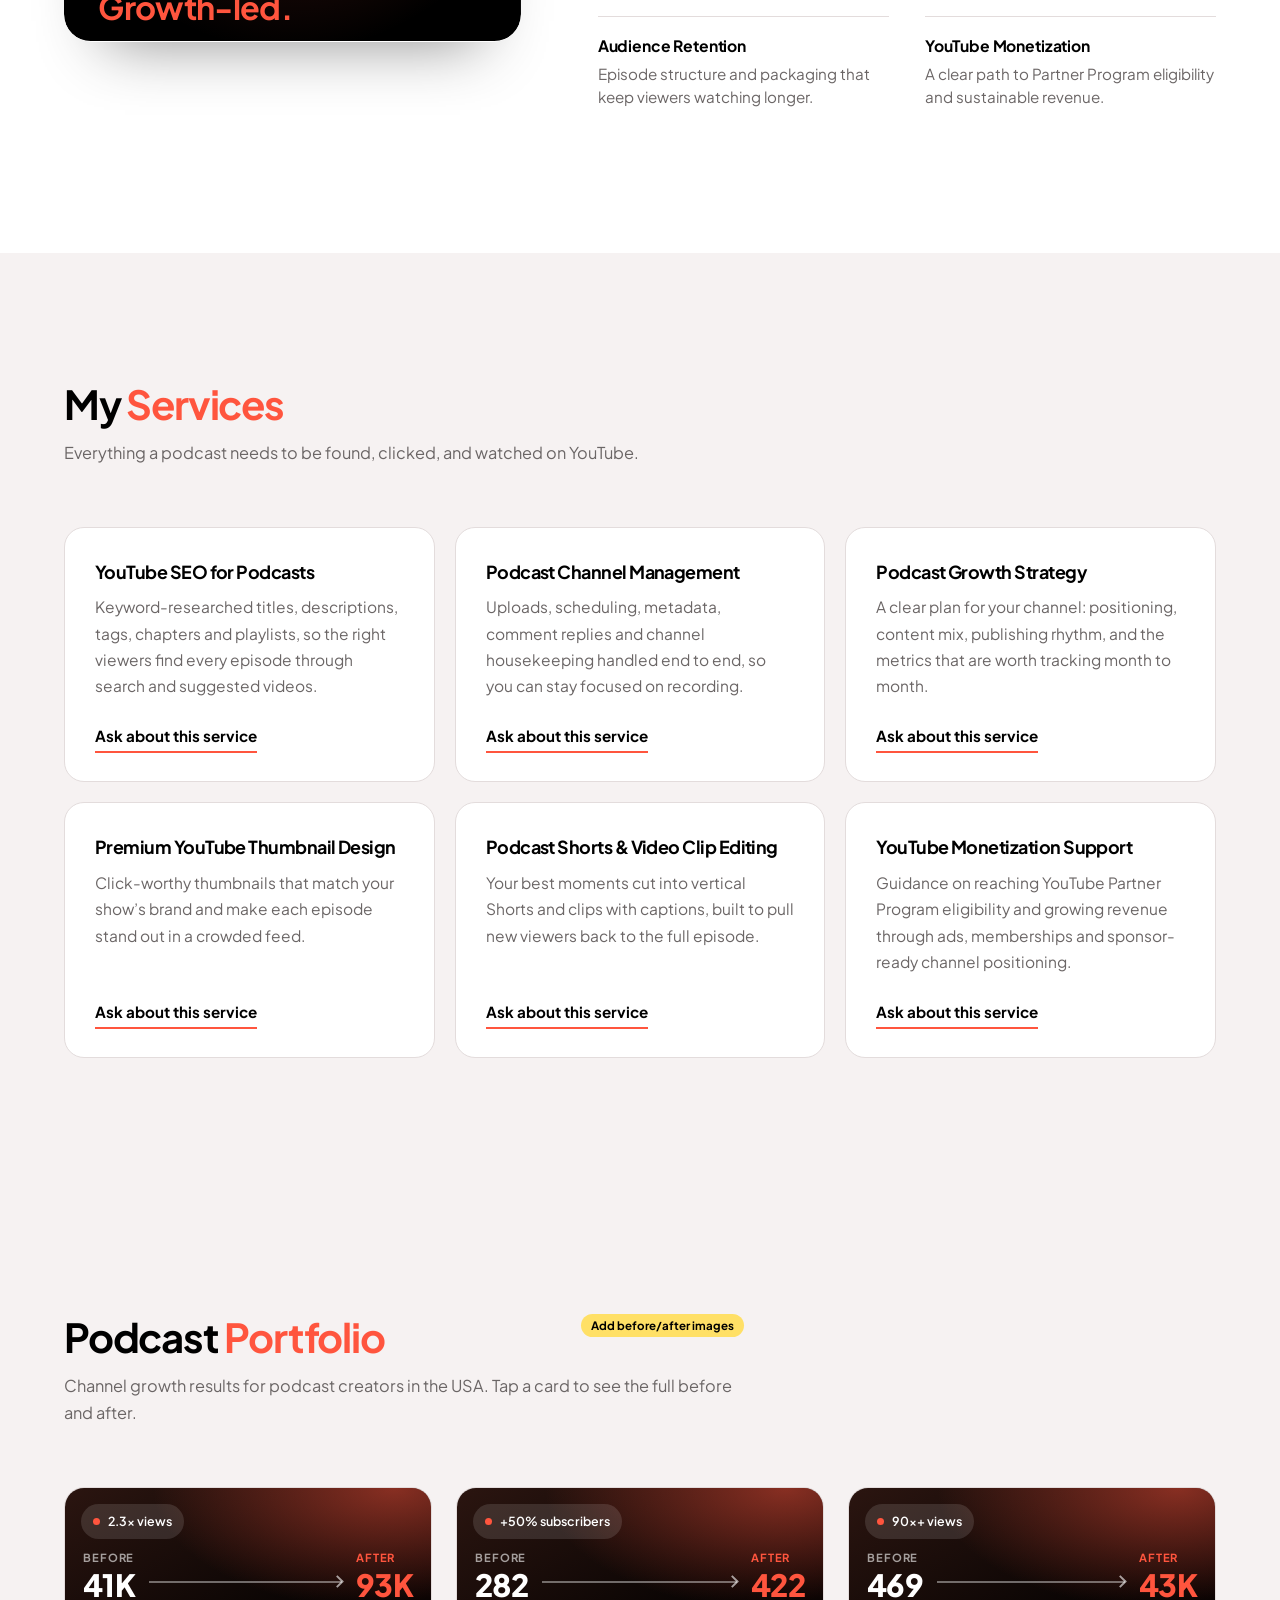
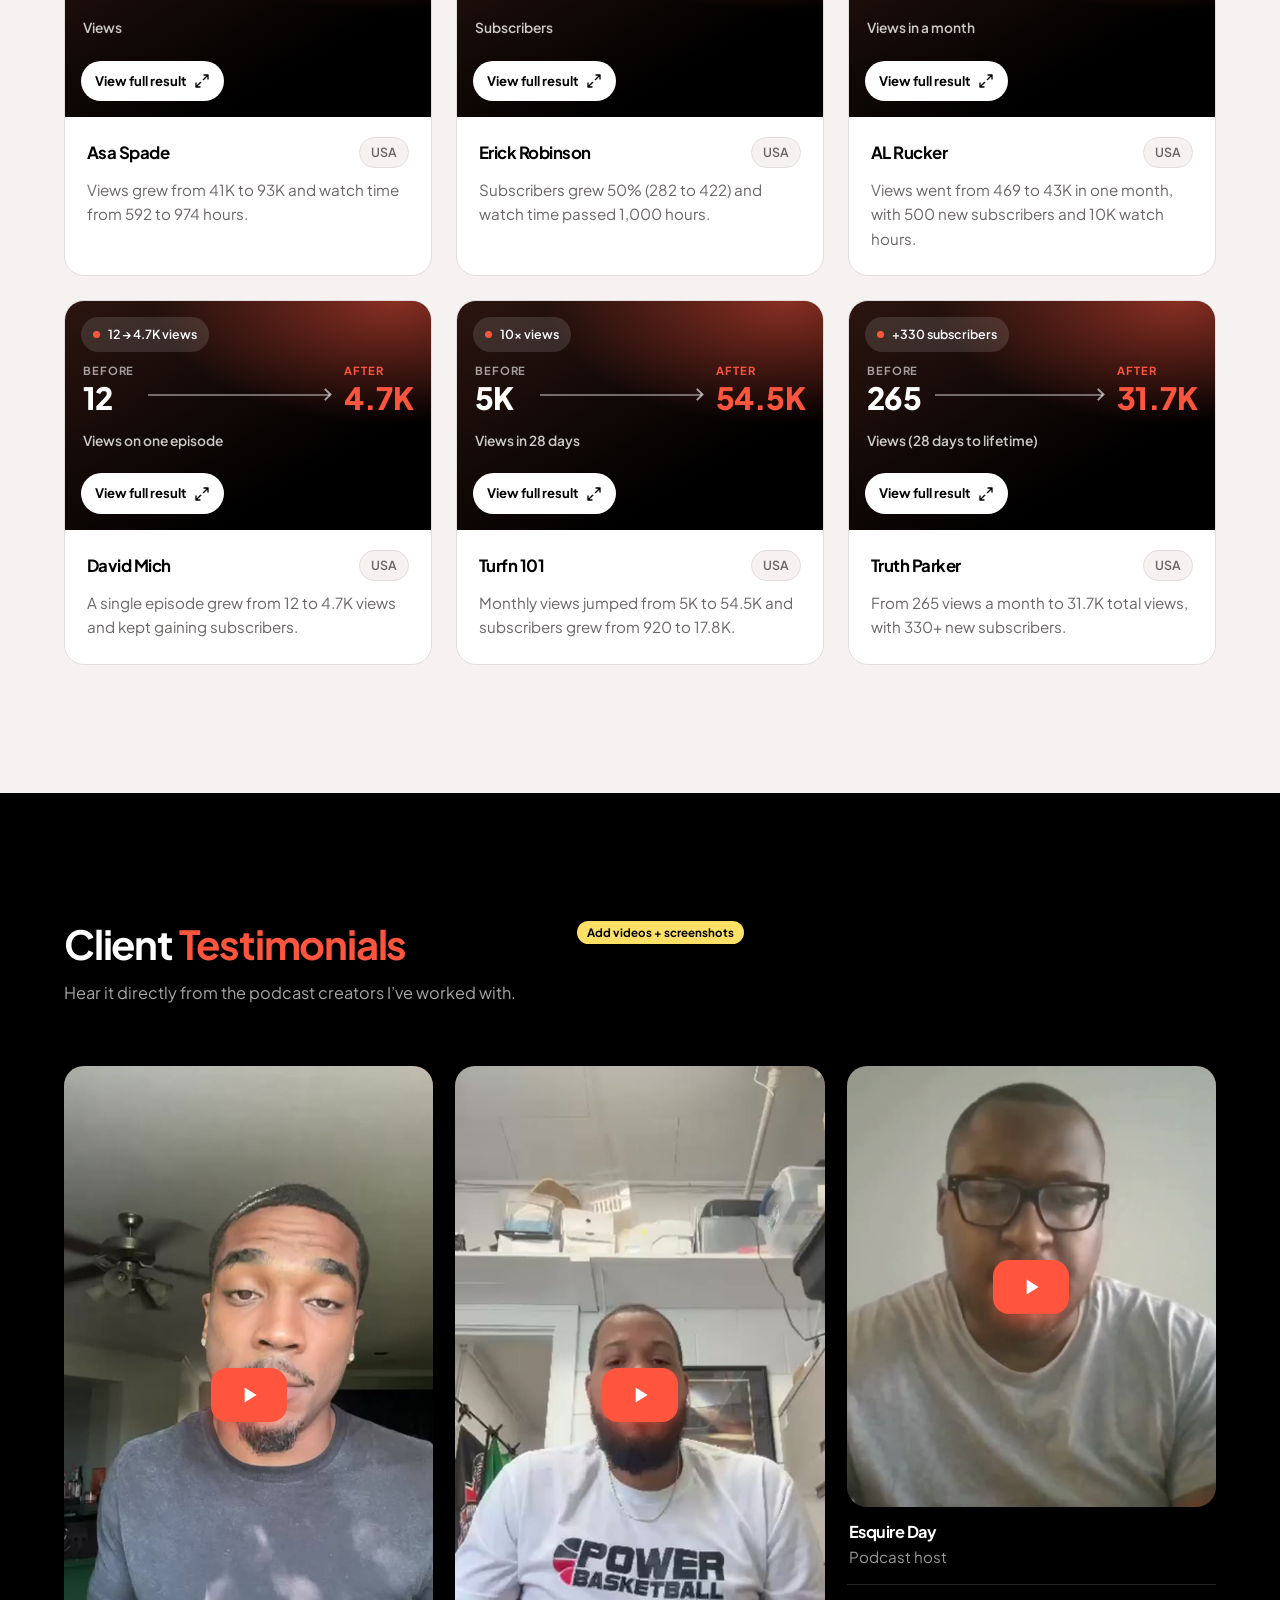
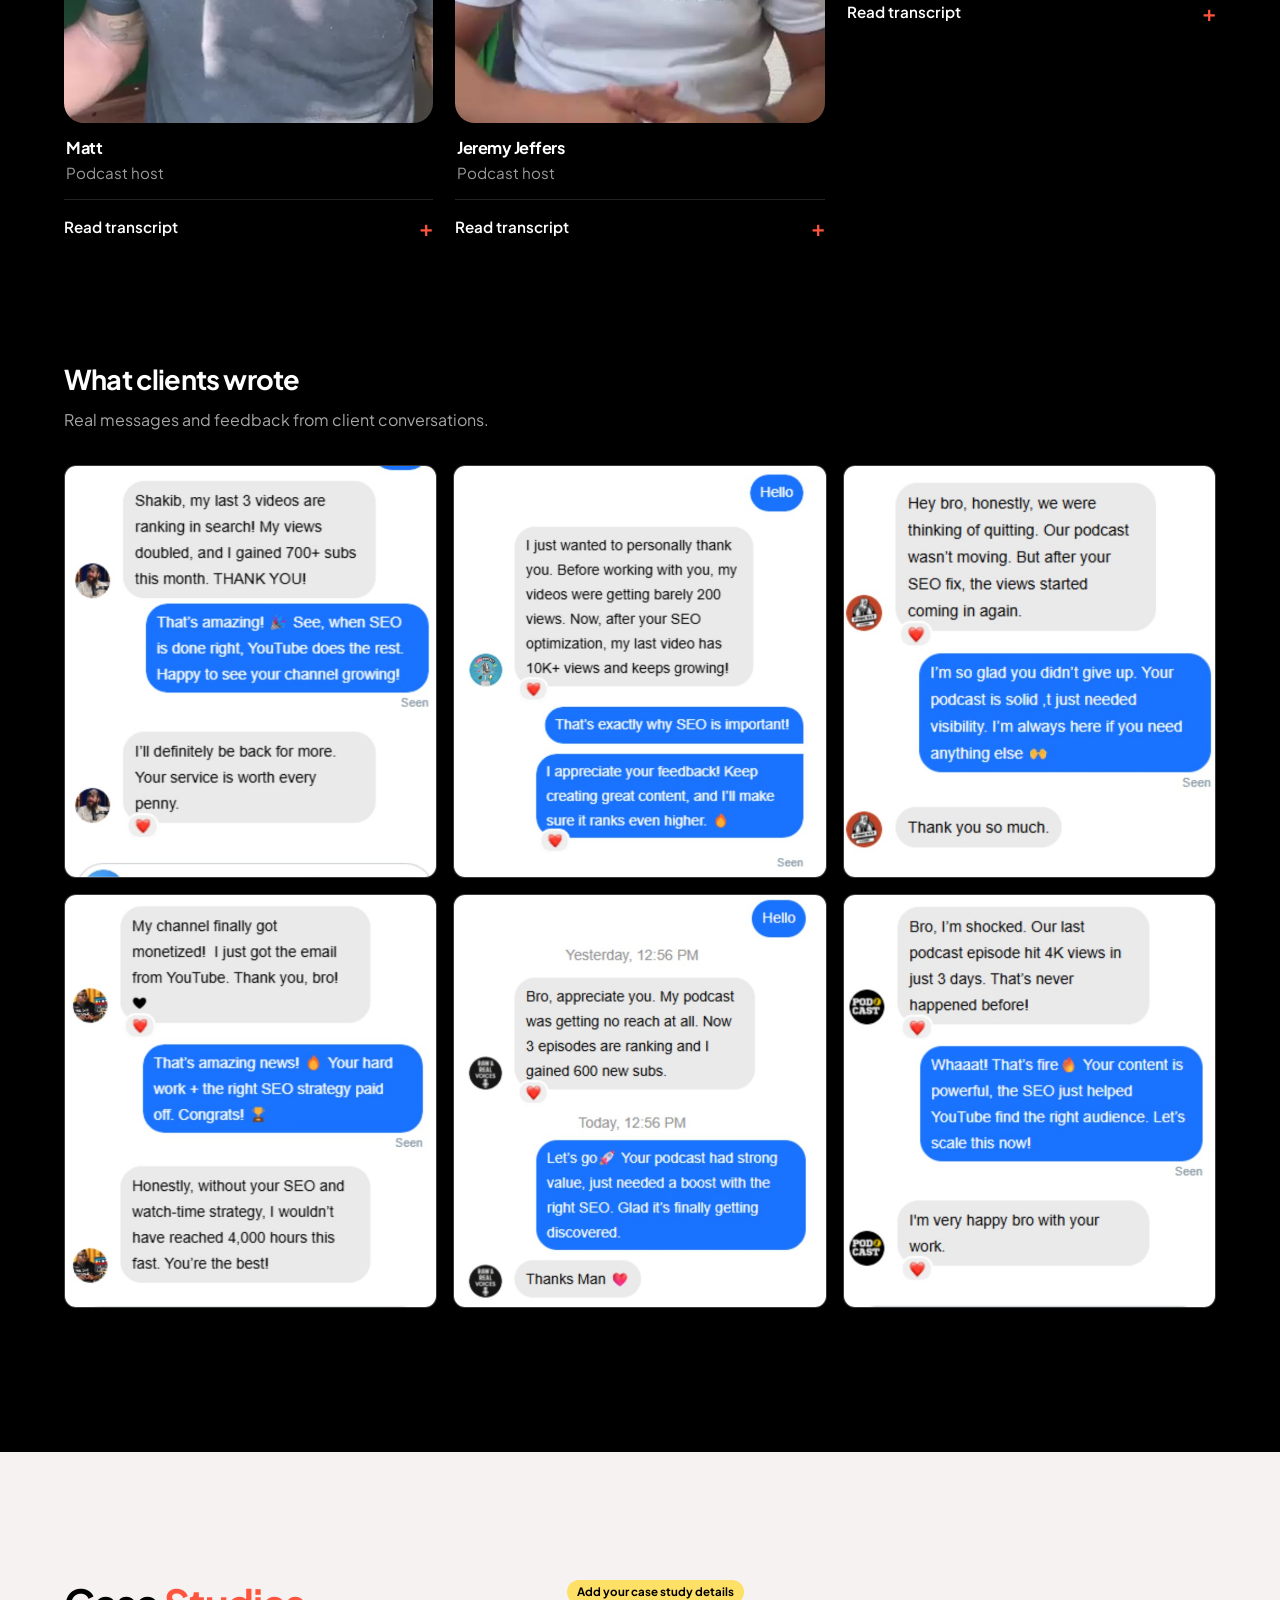
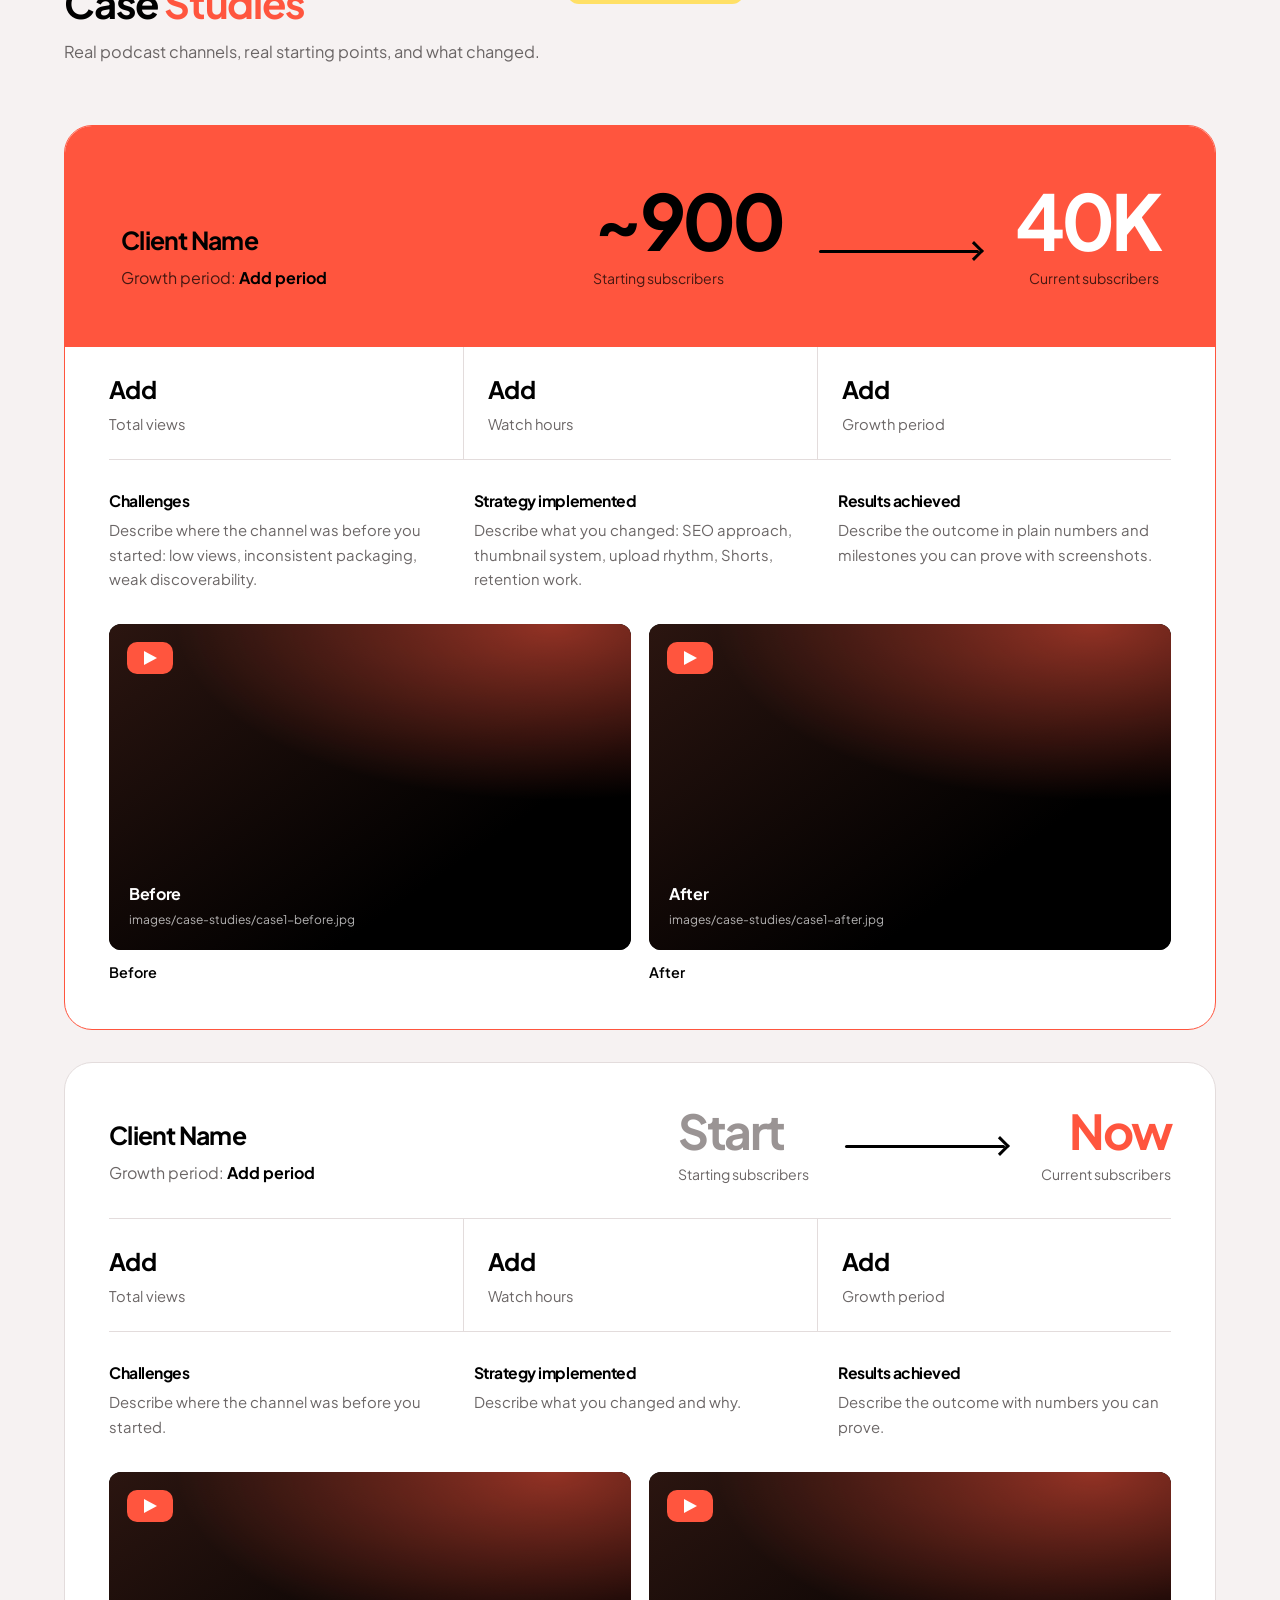
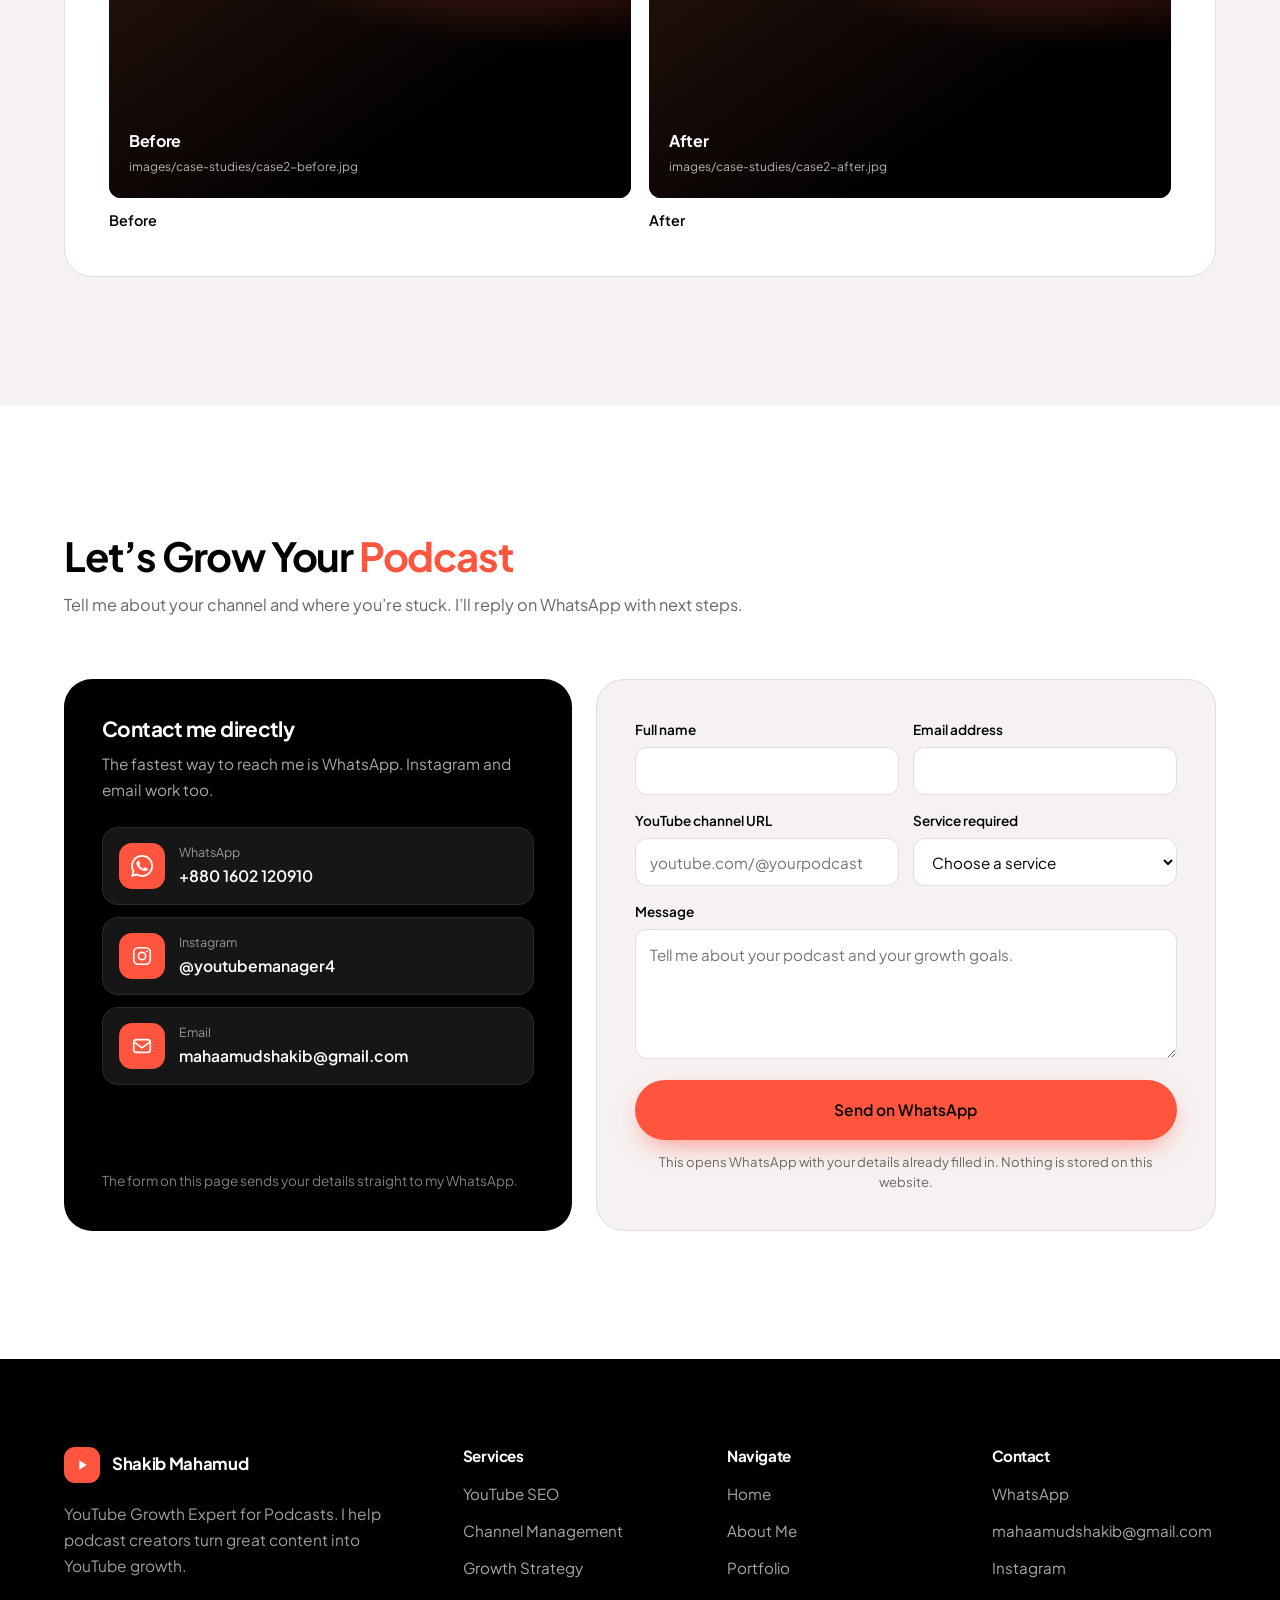
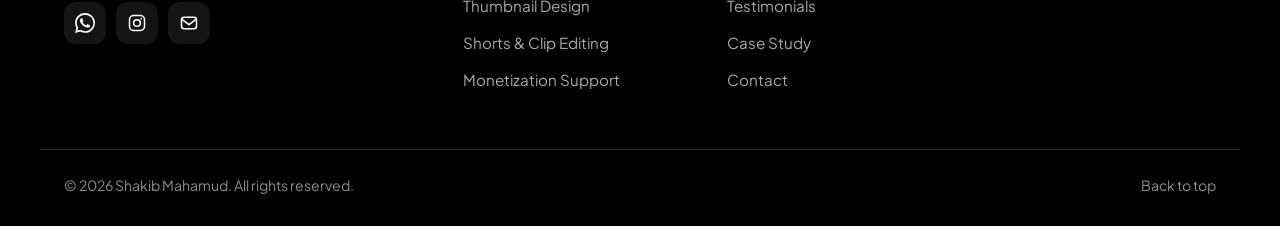
==== commit 424cb2c2: "Add files via upload" ====
--- a/index.html
+++ b/index.html
@@ -415,56 +415,56 @@
 
       <article class="video">
         <div class="video-frame" data-youtube="" data-video="videos/testimonial-1.mp4">
-          <div class="media__ph"><span class="media__name">Video testimonial 1</span><span class="media__path">images/testimonials/video-1-thumb.jpg</span></div>
-          <img src="images/testimonials/video-1-thumb.jpg" alt="Video testimonial 1 thumbnail" loading="lazy" decoding="async">
-          <button class="play-btn" type="button" aria-label="Play video testimonial 1"><svg viewBox="0 0 24 24" width="26" height="26"><path d="M8 5v14l11-7z" fill="#fff"/></svg></button>
+          <div class="media__ph"><span class="media__name">Matt</span><span class="media__path">images/testimonials/video-1-thumb.jpg</span></div>
+          <img src="images/testimonials/video-1-thumb.jpg" alt="Video testimonial from Matt" loading="lazy" decoding="async">
+          <button class="play-btn" type="button" aria-label="Play video testimonial from Matt"><svg viewBox="0 0 24 24" width="26" height="26"><path d="M8 5v14l11-7z" fill="#fff"/></svg></button>
         </div>
         <div class="video__meta">
-          <h3>Client Name</h3>
-          <p>Podcast host, USA</p>
+          <h3>Matt</h3>
+          <p>Podcast host</p>
         </div>
         <details class="transcript">
           <summary>Read transcript</summary>
-          <p>Paste the transcript of video testimonial 1 here.</p>
+          <p>“Yo, this is Matt. Want to give a huge shout out to Muhammad for helping us fix all our SEOs on our YouTube channel to continue to help us grow and reach our monetization. And like we've been planning on doing, we couldn't do it without you, Muhammad. Huge shout out to you. And let's keep working.”</p>
         </details>
       </article>
 
       <article class="video">
         <div class="video-frame" data-youtube="" data-video="videos/testimonial-2.mp4">
-          <div class="media__ph"><span class="media__name">Video testimonial 2</span><span class="media__path">images/testimonials/video-2-thumb.jpg</span></div>
-          <img src="images/testimonials/video-2-thumb.jpg" alt="Video testimonial 2 thumbnail" loading="lazy" decoding="async">
-          <button class="play-btn" type="button" aria-label="Play video testimonial 2"><svg viewBox="0 0 24 24" width="26" height="26"><path d="M8 5v14l11-7z" fill="#fff"/></svg></button>
+          <div class="media__ph"><span class="media__name">Jeremy Jeffers</span><span class="media__path">images/testimonials/video-2-thumb.jpg</span></div>
+          <img src="images/testimonials/video-2-thumb.jpg" alt="Video testimonial from Jeremy Jeffers" loading="lazy" decoding="async">
+          <button class="play-btn" type="button" aria-label="Play video testimonial from Jeremy Jeffers"><svg viewBox="0 0 24 24" width="26" height="26"><path d="M8 5v14l11-7z" fill="#fff"/></svg></button>
         </div>
         <div class="video__meta">
-          <h3>Client Name</h3>
-          <p>Podcast host, USA</p>
+          <h3>Jeremy Jeffers</h3>
+          <p>Podcast host</p>
         </div>
         <details class="transcript">
           <summary>Read transcript</summary>
-          <p>Paste the transcript of video testimonial 2 here.</p>
+          <p>“What's up, everyone? It's your boy, Jeremy Jeffers. I want to give a huge shout out to my guy, Muhammad Shakib, who's been looking out on the SEO for my YouTube page for my podcast. We have grown substantially since he's been helping me out behind the scenes, and I highly recommend his business and services. He is ultra professional. He's on time. His communication is great as far as understanding the progress of where my podcast is going and where I want to go. I highly recommend his services. He's been amazing through this journey, and we've only been working together one month. We've accomplished some great goals and have many more to accomplish in the future. Make sure you're tapping in with my guy, Muhammad Shakib, and we look forward to working with you more.”</p>
         </details>
       </article>
 
       <article class="video">
-        <div class="video-frame" data-youtube="" data-video="videos/testimonial-3.mp4">
-          <div class="media__ph"><span class="media__name">Video testimonial 3</span><span class="media__path">images/testimonials/video-3-thumb.jpg</span></div>
-          <img src="images/testimonials/video-3-thumb.jpg" alt="Video testimonial 3 thumbnail" loading="lazy" decoding="async">
-          <button class="play-btn" type="button" aria-label="Play video testimonial 3"><svg viewBox="0 0 24 24" width="26" height="26"><path d="M8 5v14l11-7z" fill="#fff"/></svg></button>
+        <div class="video-frame" data-youtube="" data-video="videos/testimonial-3.mp4" style="--ar:720/860">
+          <div class="media__ph"><span class="media__name">Esquire Day</span><span class="media__path">images/testimonials/video-3-thumb.jpg</span></div>
+          <img src="images/testimonials/video-3-thumb.jpg" alt="Video testimonial from Esquire Day" loading="lazy" decoding="async">
+          <button class="play-btn" type="button" aria-label="Play video testimonial from Esquire Day"><svg viewBox="0 0 24 24" width="26" height="26"><path d="M8 5v14l11-7z" fill="#fff"/></svg></button>
         </div>
         <div class="video__meta">
-          <h3>Client Name</h3>
-          <p>Podcast host, USA</p>
+          <h3>Esquire Day</h3>
+          <p>Podcast host</p>
         </div>
         <details class="transcript">
           <summary>Read transcript</summary>
-          <p>Paste the transcript of video testimonial 3 here.</p>
+          <p>“Yo, what's up, everybody? This is Esquire Day. I just want to get on here and just give a shout out to my man, Mohamed Shakib, for holding us down with the YouTube SEO, as well as promoting our podcast. He's been a great help to us with increasing our growth, helping us optimize our videos on YouTube and being able to allow our content to get out to more people. So I just wanted to get on here and just give a shout out to my man, Muhammad, and to keep doing your thing, man. And we greatly appreciate your help with our podcast. And we encourage everybody, anyone that's in the podcast world that's looking for someone to do some YouTube search engine optimization work or any Instagram growth work or podcast work, we definitely encourage you to reach out to Muhammad. He's a great guy, and we greatly appreciate him.”</p>
         </details>
       </article>
 
     </div>
 
     <!-- WRITTEN REVIEW SCREENSHOTS
-         Save screenshots as images/reviews/review-1.jpg ... review-8.jpg.
+         Save screenshots as images/reviews/review-1.jpg ... review-6.jpg (add more by copying a block).
          To add more, copy one <figure class="shot"> block and change the number.
          Tip: --ar controls the placeholder shape only. Real screenshots keep their own shape. -->
     <div class="reviews">
@@ -472,37 +472,29 @@
       <p class="reviews__sub">Real messages and feedback from client conversations.</p>
 
       <div class="reviews__wall">
-        <figure class="shot" data-lightbox style="--ar:3/4">
+        <figure class="shot" data-lightbox style="--ar:675/748">
           <div class="media__ph"><span class="media__name">Review screenshot 1</span><span class="media__path">images/reviews/review-1.jpg</span></div>
-          <img src="images/reviews/review-1.jpg" alt="Client feedback screenshot 1" loading="lazy" decoding="async">
-        </figure>
-        <figure class="shot" data-lightbox style="--ar:4/3">
+          <img src="images/reviews/review-1.jpg" alt="Client feedback message 1" loading="lazy" decoding="async">
+        </figure>
+        <figure class="shot" data-lightbox style="--ar:675/748">
           <div class="media__ph"><span class="media__name">Review screenshot 2</span><span class="media__path">images/reviews/review-2.jpg</span></div>
-          <img src="images/reviews/review-2.jpg" alt="Client feedback screenshot 2" loading="lazy" decoding="async">
-        </figure>
-        <figure class="shot" data-lightbox style="--ar:3/5">
+          <img src="images/reviews/review-2.jpg" alt="Client feedback message 2" loading="lazy" decoding="async">
+        </figure>
+        <figure class="shot" data-lightbox style="--ar:675/748">
           <div class="media__ph"><span class="media__name">Review screenshot 3</span><span class="media__path">images/reviews/review-3.jpg</span></div>
-          <img src="images/reviews/review-3.jpg" alt="Client feedback screenshot 3" loading="lazy" decoding="async">
-        </figure>
-        <figure class="shot" data-lightbox style="--ar:1/1">
+          <img src="images/reviews/review-3.jpg" alt="Client feedback message 3" loading="lazy" decoding="async">
+        </figure>
+        <figure class="shot" data-lightbox style="--ar:675/748">
           <div class="media__ph"><span class="media__name">Review screenshot 4</span><span class="media__path">images/reviews/review-4.jpg</span></div>
-          <img src="images/reviews/review-4.jpg" alt="Client feedback screenshot 4" loading="lazy" decoding="async">
-        </figure>
-        <figure class="shot" data-lightbox style="--ar:4/5">
+          <img src="images/reviews/review-4.jpg" alt="Client feedback message 4" loading="lazy" decoding="async">
+        </figure>
+        <figure class="shot" data-lightbox style="--ar:675/748">
           <div class="media__ph"><span class="media__name">Review screenshot 5</span><span class="media__path">images/reviews/review-5.jpg</span></div>
-          <img src="images/reviews/review-5.jpg" alt="Client feedback screenshot 5" loading="lazy" decoding="async">
-        </figure>
-        <figure class="shot" data-lightbox style="--ar:3/4">
+          <img src="images/reviews/review-5.jpg" alt="Client feedback message 5" loading="lazy" decoding="async">
+        </figure>
+        <figure class="shot" data-lightbox style="--ar:675/748">
           <div class="media__ph"><span class="media__name">Review screenshot 6</span><span class="media__path">images/reviews/review-6.jpg</span></div>
-          <img src="images/reviews/review-6.jpg" alt="Client feedback screenshot 6" loading="lazy" decoding="async">
-        </figure>
-        <figure class="shot" data-lightbox style="--ar:5/4">
-          <div class="media__ph"><span class="media__name">Review screenshot 7</span><span class="media__path">images/reviews/review-7.jpg</span></div>
-          <img src="images/reviews/review-7.jpg" alt="Client feedback screenshot 7" loading="lazy" decoding="async">
-        </figure>
-        <figure class="shot" data-lightbox style="--ar:3/5">
-          <div class="media__ph"><span class="media__name">Review screenshot 8</span><span class="media__path">images/reviews/review-8.jpg</span></div>
-          <img src="images/reviews/review-8.jpg" alt="Client feedback screenshot 8" loading="lazy" decoding="async">
+          <img src="images/reviews/review-6.jpg" alt="Client feedback message 6" loading="lazy" decoding="async">
         </figure>
       </div>
     </div>
--- a/css/style.css
+++ b/css/style.css
@@ -196,13 +196,15 @@
 .testimonials { background: #000; color: #fff; }
 .testimonials .section-sub { color: rgba(255, 255, 255, .65); }
 
-.videos { display: grid; grid-template-columns: repeat(3, 1fr); gap: 22px; }
+.videos { display: grid; grid-template-columns: repeat(3, 1fr); gap: 22px; align-items: start; }
 .video__meta { padding: 16px 2px 8px; }
 .video__meta h3 { font-size: 1.02rem; }
 .video__meta p { margin: 2px 0 0; color: rgba(255, 255, 255, .6); font-size: .95rem; }
 
-.video-frame { position: relative; aspect-ratio: 16/9; overflow: hidden; border-radius: var(--radius-m); background: var(--dark-2); }
+.video-frame { position: relative; aspect-ratio: var(--ar, 9/16); overflow: hidden; border-radius: var(--radius-m); background: var(--dark-2); }
 .video-frame img, .video-frame video, .video-frame iframe { position: absolute; inset: 0; width: 100%; height: 100%; border: 0; object-fit: cover; }
+.video { width: 100%; max-width: 380px; justify-self: center; }
+.video-frame video { object-fit: contain; background: #000; }
 .video-frame .media__ph { padding: 20px; justify-content: flex-start; align-items: flex-start; }
 .video-frame .media__ph::before, .video-frame .media__ph::after { display: none; }
 .play-btn { position: absolute; top: 50%; left: 50%; width: 76px; height: 54px; margin: -27px 0 0 -38px; display: grid; place-items: center; border: 0; border-radius: 16px; background: var(--accent); cursor: pointer; box-shadow: 0 12px 30px -8px rgba(255, 85, 62, .8); transition: transform .25s var(--ease), background .25s; }
@@ -220,7 +222,7 @@
 .reviews { margin-top: clamp(64px, 9vw, 110px); }
 .reviews__title { font-size: clamp(1.3rem, 2.2vw, 1.7rem); }
 .reviews__sub { margin: 10px 0 32px; color: rgba(255, 255, 255, .65); }
-.reviews__wall { column-count: 4; column-gap: 16px; }
+.reviews__wall { column-count: 3; column-gap: 16px; }
 .shot { position: relative; display: block; margin: 0 0 16px; break-inside: avoid; overflow: hidden; border-radius: var(--radius-s); background: var(--dark-2); border: 1px solid rgba(255, 255, 255, .16); aspect-ratio: var(--ar, 3/4); }
 .shot img { position: absolute; inset: 0; width: 100%; height: 100%; object-fit: cover; transition: transform .4s var(--ease); }
 .shot:hover img { transform: scale(1.03); }
@@ -340,7 +342,7 @@
 /* ---------- Responsive ---------- */
 @media (max-width: 1020px) {
   .services__grid, .portfolio__grid, .videos { grid-template-columns: repeat(2, 1fr); }
-  .reviews__wall { column-count: 3; }
+  .reviews__wall { column-count: 2; }
   .footer__grid { grid-template-columns: 1fr 1fr; }
 }
 
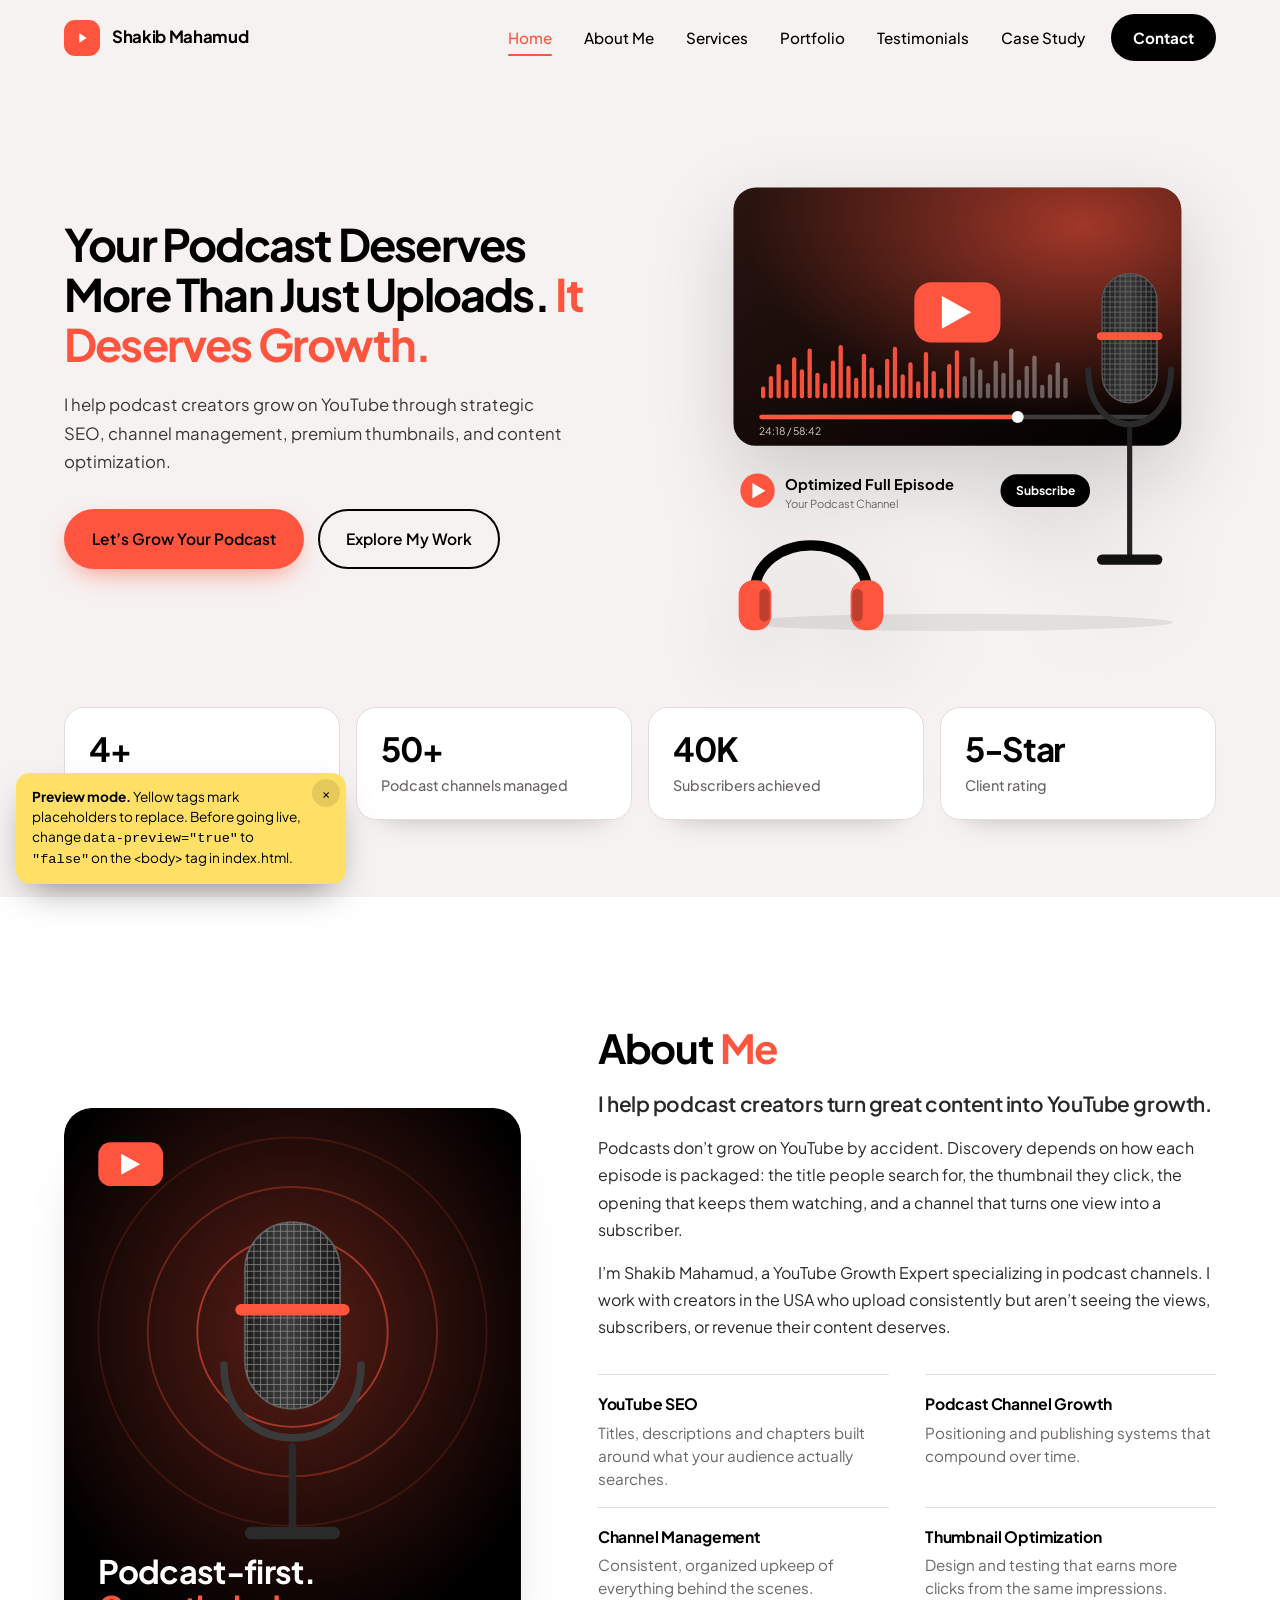
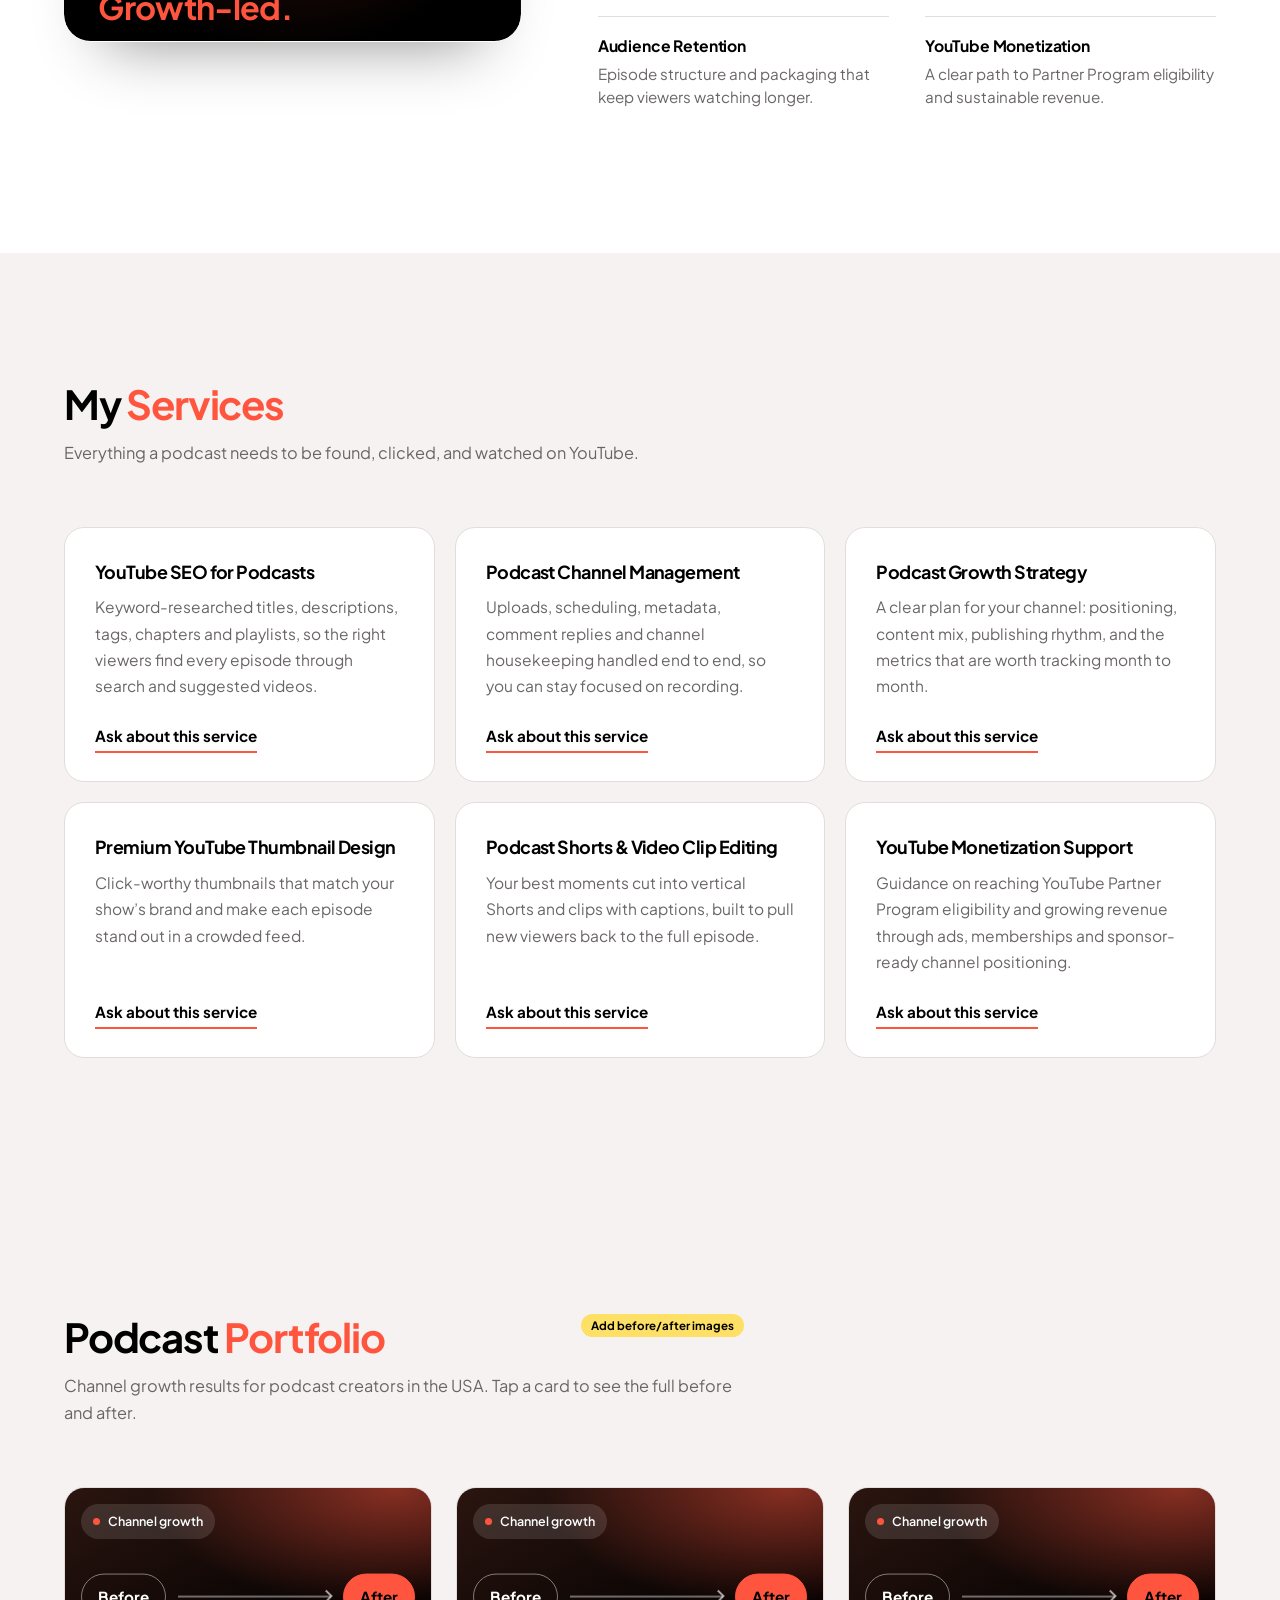
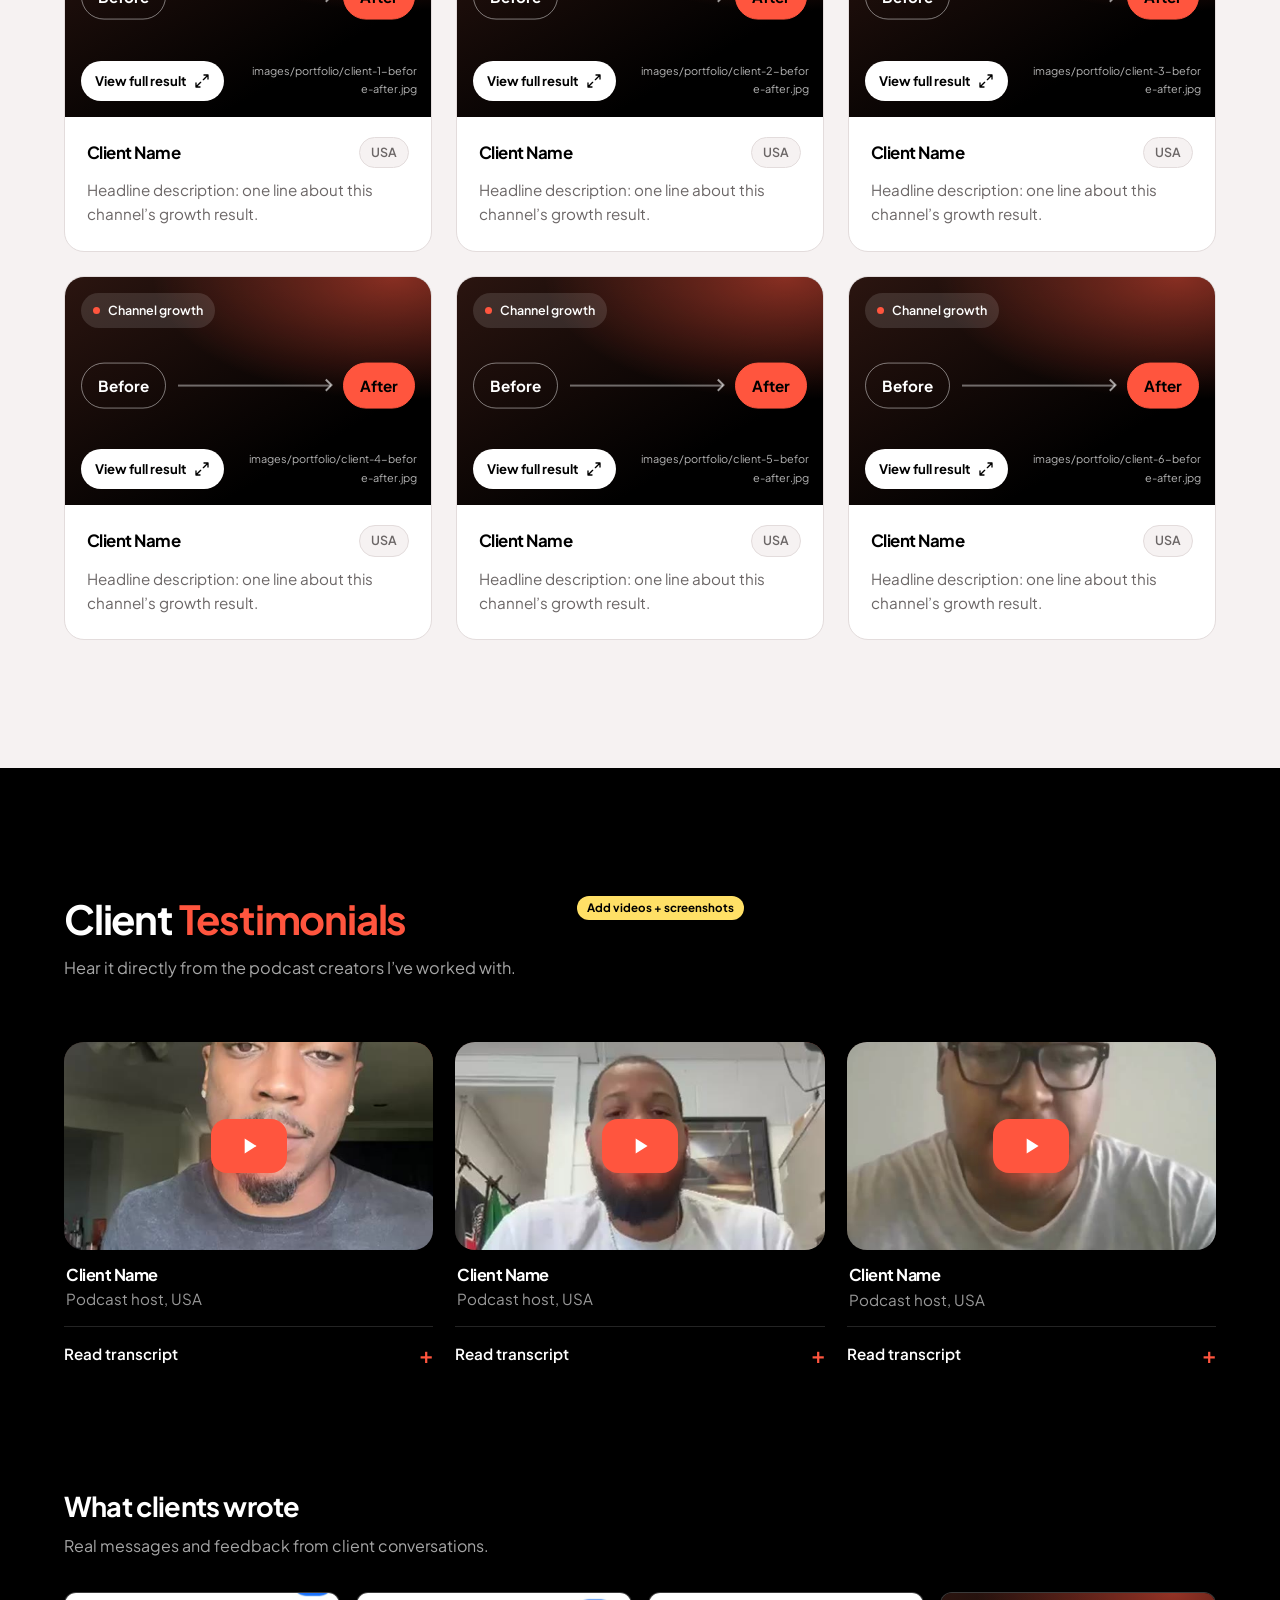
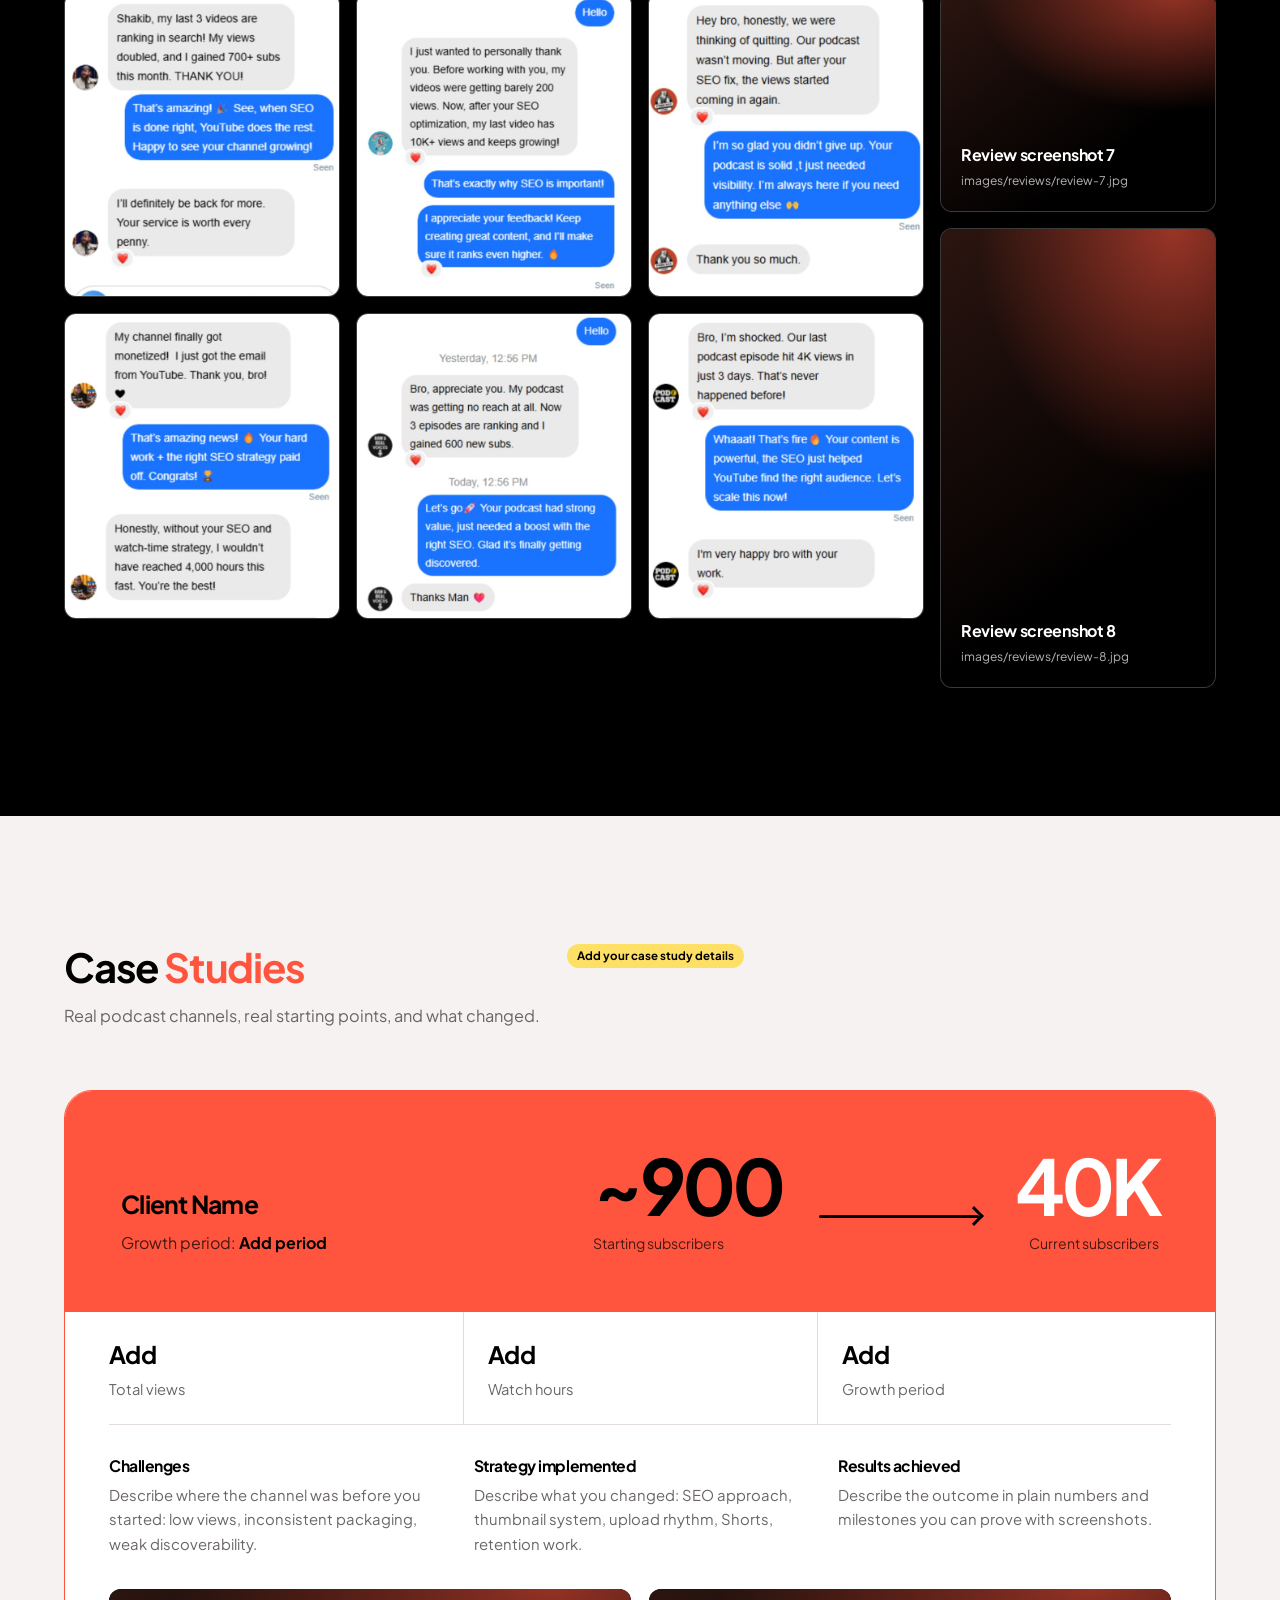
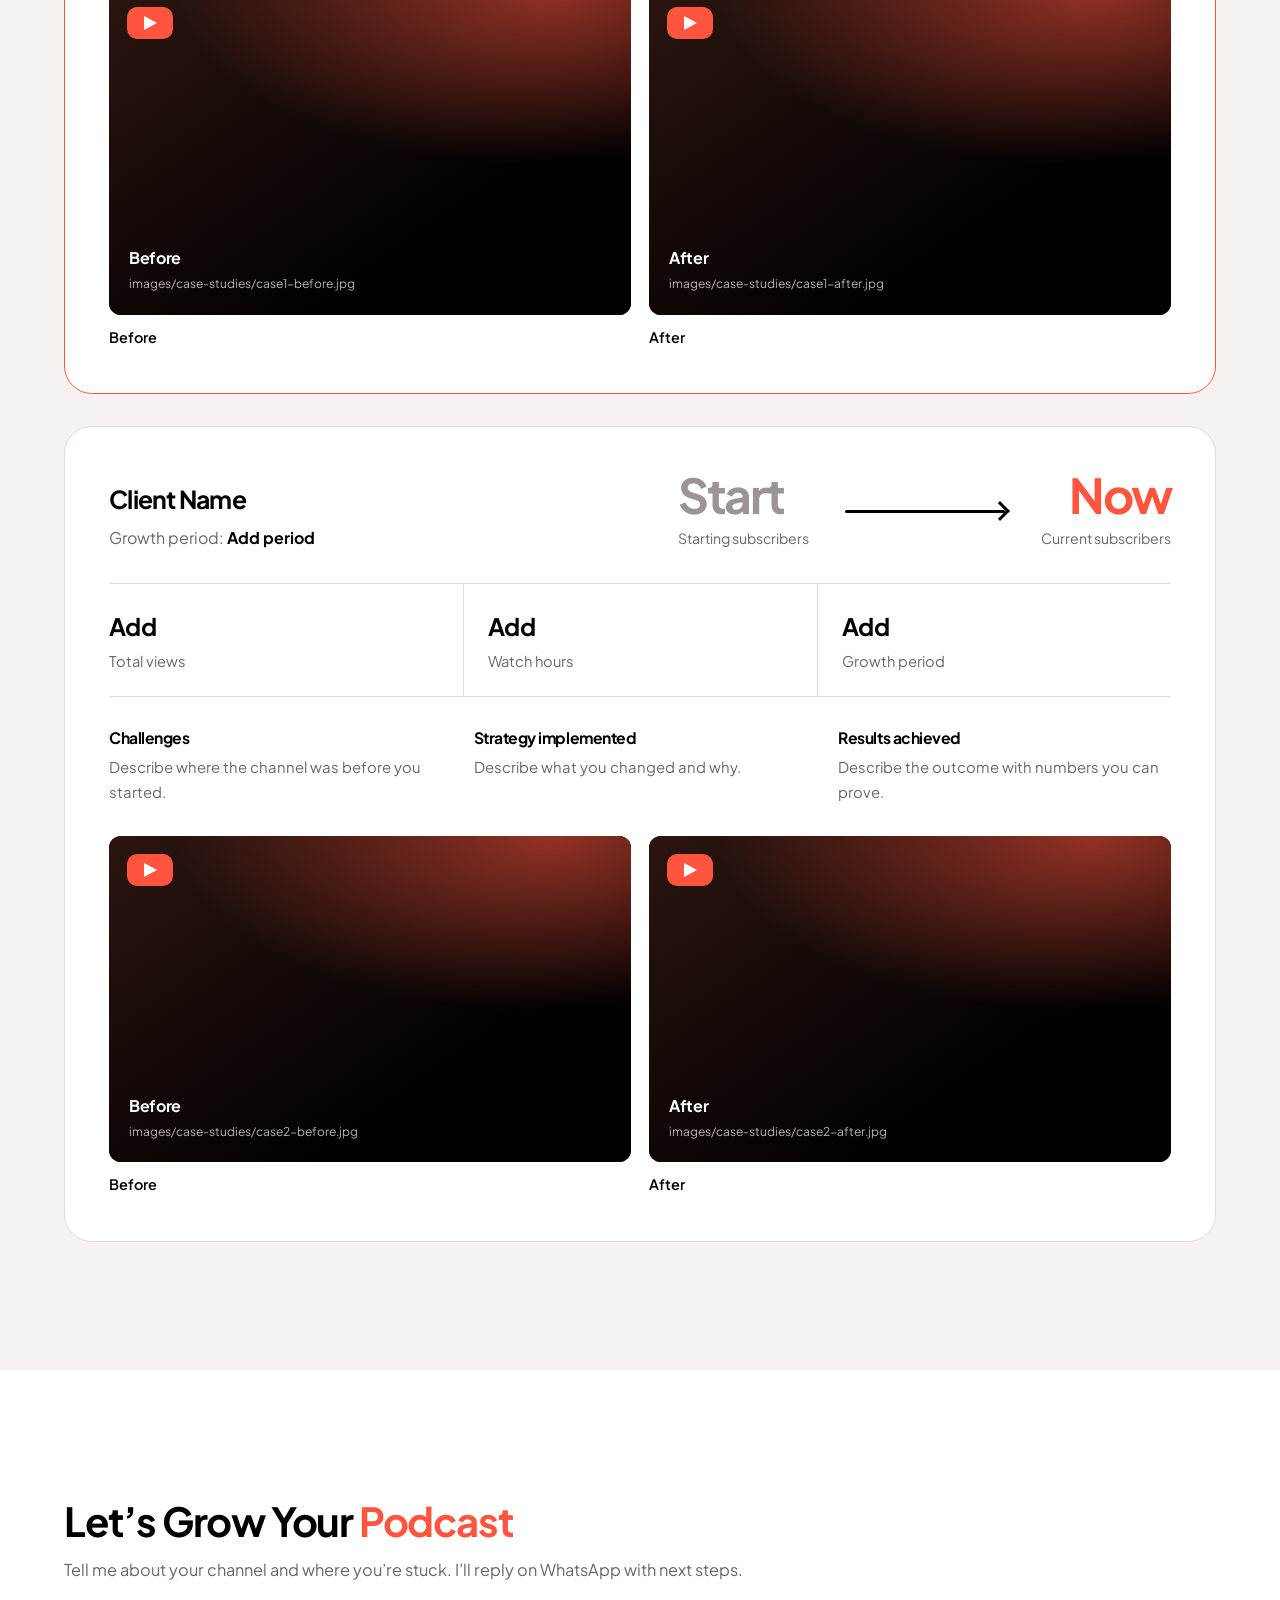
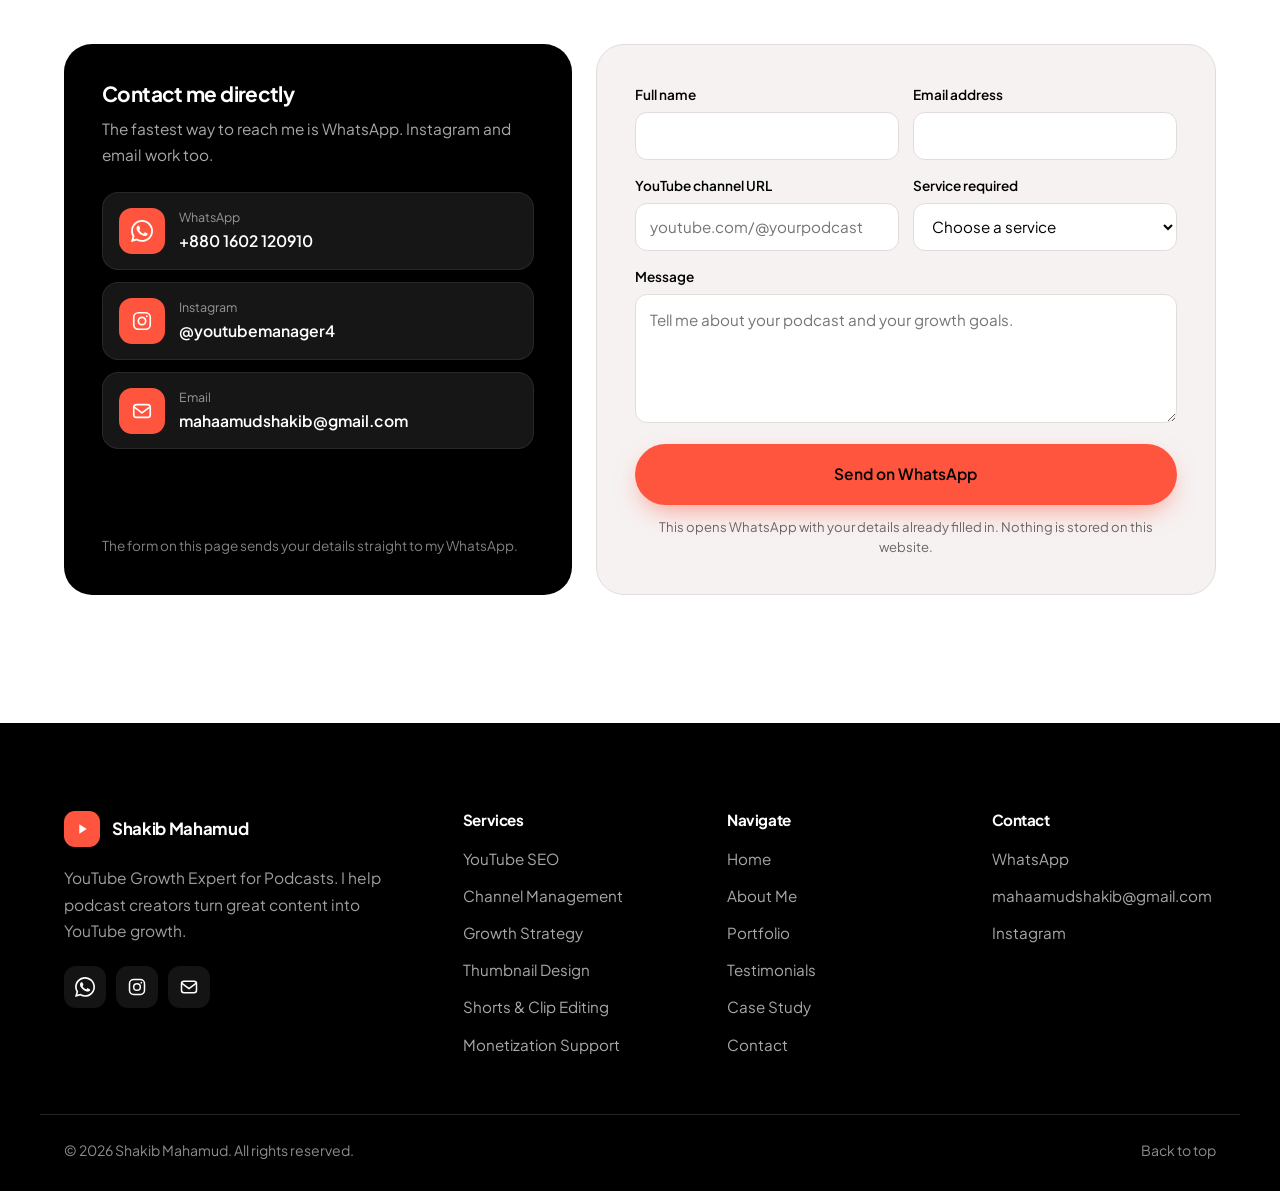
==== commit 3b3aa951: "Add files via upload" ====
--- a/index.html
+++ b/index.html
@@ -11,12 +11,12 @@
 <meta name="description" content="Shakib Mahamud helps podcast creators grow on YouTube with SEO, channel management, premium thumbnails, Shorts editing and monetization support.">
 <meta name="author" content="Shakib Mahamud">
 <meta name="theme-color" content="#FF553E">
-<link rel="canonical" href="https://podcastmanagerr.github.io/">
+<link rel="canonical" href="https://ppcshakib.github.io/podcastmanager/">
 
 <meta property="og:type" content="website">
 <meta property="og:title" content="Shakib Mahamud | YouTube Growth Expert for Podcasts">
 <meta property="og:description" content="I help podcast creators turn great content into YouTube growth.">
-<meta property="og:url" content="https://podcastmanagerr.github.io/">
+<meta property="og:url" content="https://ppcshakib.github.io/podcastmanager/">
 <meta name="twitter:card" content="summary">
 
 <link rel="icon" href="data:image/svg+xml,%3Csvg xmlns='http://www.w3.org/2000/svg' viewBox='0 0 64 64'%3E%3Crect width='64' height='64' rx='16' fill='%23FF553E'/%3E%3Cpath d='M26 19v26l21-13z' fill='%23fff'/%3E%3C/svg%3E">
@@ -31,7 +31,7 @@
   "@context": "https://schema.org",
   "@type": "ProfessionalService",
   "name": "Shakib Mahamud | YouTube Growth Expert for Podcasts",
-  "url": "https://podcastmanagerr.github.io/",
+  "url": "https://ppcshakib.github.io/podcastmanager/",
   "description": "YouTube SEO, channel management, thumbnails, Shorts editing and growth strategy for podcast creators.",
   "founder": { "@type": "Person", "name": "Shakib Mahamud", "jobTitle": "YouTube Growth Expert for Podcasts" },
   "email": "mahaamudshakib@gmail.com",
@@ -286,109 +286,102 @@
             (client-2..client-6 for the other cards). It opens full size when a visitor taps the card.
          2. Optional: save a custom cover as images/portfolio/client-1-cover.jpg to replace the designed cover.
          3. Edit "Client Name" and the headline description text.
-         4. The big numbers on each card are inside <strong>...</strong> (Before / After) and <span class="work__metric">.
          Client channel names and links are intentionally NOT shown (client privacy). -->
     <div class="portfolio__grid">
 
       <article class="work">
         <button class="work__cover" type="button" data-full="images/portfolio/client-1-before-after.jpg" aria-label="View the full before and after result for client 1">
           <img src="images/portfolio/client-1-cover.jpg" alt="" loading="lazy" decoding="async">
-          <span class="work__badge">2.3x views</span>
-          <span class="work__ba" aria-hidden="true"><span class="ba"><small>Before</small><strong>41K</strong></span><b></b><span class="ba ba--after"><small>After</small><strong>93K</strong></span></span>
-          <span class="work__metric">Views</span>
+          <span class="work__badge">Channel growth</span>
+          <span class="work__ba" aria-hidden="true"><i>Before</i><b></b><i>After</i></span>
           <span class="work__view">View full result
             <svg viewBox="0 0 24 24" width="16" height="16" fill="none" stroke="currentColor" stroke-width="2" stroke-linecap="round" stroke-linejoin="round"><path d="M15 3h6v6M9 21H3v-6M21 3l-7 7M3 21l7-7"/></svg>
           </span>
           <span class="work__path">images/portfolio/client-1-before-after.jpg</span>
         </button>
         <div class="work__body">
-          <div class="work__meta"><h3>Asa Spade</h3><span class="work__loc">USA</span></div>
-          <p>Views grew from 41K to 93K and watch time from 592 to 974 hours.</p>
+          <div class="work__meta"><h3>Client Name</h3><span class="work__loc">USA</span></div>
+          <p>Headline description: one line about this channel’s growth result.</p>
         </div>
       </article>
 
       <article class="work">
         <button class="work__cover" type="button" data-full="images/portfolio/client-2-before-after.jpg" aria-label="View the full before and after result for client 2">
           <img src="images/portfolio/client-2-cover.jpg" alt="" loading="lazy" decoding="async">
-          <span class="work__badge">+50% subscribers</span>
-          <span class="work__ba" aria-hidden="true"><span class="ba"><small>Before</small><strong>282</strong></span><b></b><span class="ba ba--after"><small>After</small><strong>422</strong></span></span>
-          <span class="work__metric">Subscribers</span>
+          <span class="work__badge">Channel growth</span>
+          <span class="work__ba" aria-hidden="true"><i>Before</i><b></b><i>After</i></span>
           <span class="work__view">View full result
             <svg viewBox="0 0 24 24" width="16" height="16" fill="none" stroke="currentColor" stroke-width="2" stroke-linecap="round" stroke-linejoin="round"><path d="M15 3h6v6M9 21H3v-6M21 3l-7 7M3 21l7-7"/></svg>
           </span>
           <span class="work__path">images/portfolio/client-2-before-after.jpg</span>
         </button>
         <div class="work__body">
-          <div class="work__meta"><h3>Erick Robinson</h3><span class="work__loc">USA</span></div>
-          <p>Subscribers grew 50% (282 to 422) and watch time passed 1,000 hours.</p>
+          <div class="work__meta"><h3>Client Name</h3><span class="work__loc">USA</span></div>
+          <p>Headline description: one line about this channel’s growth result.</p>
         </div>
       </article>
 
       <article class="work">
         <button class="work__cover" type="button" data-full="images/portfolio/client-3-before-after.jpg" aria-label="View the full before and after result for client 3">
           <img src="images/portfolio/client-3-cover.jpg" alt="" loading="lazy" decoding="async">
-          <span class="work__badge">90x+ views</span>
-          <span class="work__ba" aria-hidden="true"><span class="ba"><small>Before</small><strong>469</strong></span><b></b><span class="ba ba--after"><small>After</small><strong>43K</strong></span></span>
-          <span class="work__metric">Views in a month</span>
+          <span class="work__badge">Channel growth</span>
+          <span class="work__ba" aria-hidden="true"><i>Before</i><b></b><i>After</i></span>
           <span class="work__view">View full result
             <svg viewBox="0 0 24 24" width="16" height="16" fill="none" stroke="currentColor" stroke-width="2" stroke-linecap="round" stroke-linejoin="round"><path d="M15 3h6v6M9 21H3v-6M21 3l-7 7M3 21l7-7"/></svg>
           </span>
           <span class="work__path">images/portfolio/client-3-before-after.jpg</span>
         </button>
         <div class="work__body">
-          <div class="work__meta"><h3>AL Rucker</h3><span class="work__loc">USA</span></div>
-          <p>Views went from 469 to 43K in one month, with 500 new subscribers and 10K watch hours.</p>
+          <div class="work__meta"><h3>Client Name</h3><span class="work__loc">USA</span></div>
+          <p>Headline description: one line about this channel’s growth result.</p>
         </div>
       </article>
 
       <article class="work">
         <button class="work__cover" type="button" data-full="images/portfolio/client-4-before-after.jpg" aria-label="View the full before and after result for client 4">
           <img src="images/portfolio/client-4-cover.jpg" alt="" loading="lazy" decoding="async">
-          <span class="work__badge">12 → 4.7K views</span>
-          <span class="work__ba" aria-hidden="true"><span class="ba"><small>Before</small><strong>12</strong></span><b></b><span class="ba ba--after"><small>After</small><strong>4.7K</strong></span></span>
-          <span class="work__metric">Views on one episode</span>
+          <span class="work__badge">Channel growth</span>
+          <span class="work__ba" aria-hidden="true"><i>Before</i><b></b><i>After</i></span>
           <span class="work__view">View full result
             <svg viewBox="0 0 24 24" width="16" height="16" fill="none" stroke="currentColor" stroke-width="2" stroke-linecap="round" stroke-linejoin="round"><path d="M15 3h6v6M9 21H3v-6M21 3l-7 7M3 21l7-7"/></svg>
           </span>
           <span class="work__path">images/portfolio/client-4-before-after.jpg</span>
         </button>
         <div class="work__body">
-          <div class="work__meta"><h3>David Mich</h3><span class="work__loc">USA</span></div>
-          <p>A single episode grew from 12 to 4.7K views and kept gaining subscribers.</p>
+          <div class="work__meta"><h3>Client Name</h3><span class="work__loc">USA</span></div>
+          <p>Headline description: one line about this channel’s growth result.</p>
         </div>
       </article>
 
       <article class="work">
         <button class="work__cover" type="button" data-full="images/portfolio/client-5-before-after.jpg" aria-label="View the full before and after result for client 5">
           <img src="images/portfolio/client-5-cover.jpg" alt="" loading="lazy" decoding="async">
-          <span class="work__badge">10x views</span>
-          <span class="work__ba" aria-hidden="true"><span class="ba"><small>Before</small><strong>5K</strong></span><b></b><span class="ba ba--after"><small>After</small><strong>54.5K</strong></span></span>
-          <span class="work__metric">Views in 28 days</span>
+          <span class="work__badge">Channel growth</span>
+          <span class="work__ba" aria-hidden="true"><i>Before</i><b></b><i>After</i></span>
           <span class="work__view">View full result
             <svg viewBox="0 0 24 24" width="16" height="16" fill="none" stroke="currentColor" stroke-width="2" stroke-linecap="round" stroke-linejoin="round"><path d="M15 3h6v6M9 21H3v-6M21 3l-7 7M3 21l7-7"/></svg>
           </span>
           <span class="work__path">images/portfolio/client-5-before-after.jpg</span>
         </button>
         <div class="work__body">
-          <div class="work__meta"><h3>Turfn 101</h3><span class="work__loc">USA</span></div>
-          <p>Monthly views jumped from 5K to 54.5K and subscribers grew from 920 to 17.8K.</p>
+          <div class="work__meta"><h3>Client Name</h3><span class="work__loc">USA</span></div>
+          <p>Headline description: one line about this channel’s growth result.</p>
         </div>
       </article>
 
       <article class="work">
         <button class="work__cover" type="button" data-full="images/portfolio/client-6-before-after.jpg" aria-label="View the full before and after result for client 6">
           <img src="images/portfolio/client-6-cover.jpg" alt="" loading="lazy" decoding="async">
-          <span class="work__badge">+330 subscribers</span>
-          <span class="work__ba" aria-hidden="true"><span class="ba"><small>Before</small><strong>265</strong></span><b></b><span class="ba ba--after"><small>After</small><strong>31.7K</strong></span></span>
-          <span class="work__metric">Views (28 days to lifetime)</span>
+          <span class="work__badge">Channel growth</span>
+          <span class="work__ba" aria-hidden="true"><i>Before</i><b></b><i>After</i></span>
           <span class="work__view">View full result
             <svg viewBox="0 0 24 24" width="16" height="16" fill="none" stroke="currentColor" stroke-width="2" stroke-linecap="round" stroke-linejoin="round"><path d="M15 3h6v6M9 21H3v-6M21 3l-7 7M3 21l7-7"/></svg>
           </span>
           <span class="work__path">images/portfolio/client-6-before-after.jpg</span>
         </button>
         <div class="work__body">
-          <div class="work__meta"><h3>Truth Parker</h3><span class="work__loc">USA</span></div>
-          <p>From 265 views a month to 31.7K total views, with 330+ new subscribers.</p>
+          <div class="work__meta"><h3>Client Name</h3><span class="work__loc">USA</span></div>
+          <p>Headline description: one line about this channel’s growth result.</p>
         </div>
       </article>
 
@@ -415,56 +408,56 @@
 
       <article class="video">
         <div class="video-frame" data-youtube="" data-video="videos/testimonial-1.mp4">
-          <div class="media__ph"><span class="media__name">Matt</span><span class="media__path">images/testimonials/video-1-thumb.jpg</span></div>
-          <img src="images/testimonials/video-1-thumb.jpg" alt="Video testimonial from Matt" loading="lazy" decoding="async">
-          <button class="play-btn" type="button" aria-label="Play video testimonial from Matt"><svg viewBox="0 0 24 24" width="26" height="26"><path d="M8 5v14l11-7z" fill="#fff"/></svg></button>
+          <div class="media__ph"><span class="media__name">Video testimonial 1</span><span class="media__path">images/testimonials/video-1-thumb.jpg</span></div>
+          <img src="images/testimonials/video-1-thumb.jpg" alt="Video testimonial 1 thumbnail" loading="lazy" decoding="async">
+          <button class="play-btn" type="button" aria-label="Play video testimonial 1"><svg viewBox="0 0 24 24" width="26" height="26"><path d="M8 5v14l11-7z" fill="#fff"/></svg></button>
         </div>
         <div class="video__meta">
-          <h3>Matt</h3>
-          <p>Podcast host</p>
+          <h3>Client Name</h3>
+          <p>Podcast host, USA</p>
         </div>
         <details class="transcript">
           <summary>Read transcript</summary>
-          <p>“Yo, this is Matt. Want to give a huge shout out to Muhammad for helping us fix all our SEOs on our YouTube channel to continue to help us grow and reach our monetization. And like we've been planning on doing, we couldn't do it without you, Muhammad. Huge shout out to you. And let's keep working.”</p>
+          <p>Paste the transcript of video testimonial 1 here.</p>
         </details>
       </article>
 
       <article class="video">
         <div class="video-frame" data-youtube="" data-video="videos/testimonial-2.mp4">
-          <div class="media__ph"><span class="media__name">Jeremy Jeffers</span><span class="media__path">images/testimonials/video-2-thumb.jpg</span></div>
-          <img src="images/testimonials/video-2-thumb.jpg" alt="Video testimonial from Jeremy Jeffers" loading="lazy" decoding="async">
-          <button class="play-btn" type="button" aria-label="Play video testimonial from Jeremy Jeffers"><svg viewBox="0 0 24 24" width="26" height="26"><path d="M8 5v14l11-7z" fill="#fff"/></svg></button>
+          <div class="media__ph"><span class="media__name">Video testimonial 2</span><span class="media__path">images/testimonials/video-2-thumb.jpg</span></div>
+          <img src="images/testimonials/video-2-thumb.jpg" alt="Video testimonial 2 thumbnail" loading="lazy" decoding="async">
+          <button class="play-btn" type="button" aria-label="Play video testimonial 2"><svg viewBox="0 0 24 24" width="26" height="26"><path d="M8 5v14l11-7z" fill="#fff"/></svg></button>
         </div>
         <div class="video__meta">
-          <h3>Jeremy Jeffers</h3>
-          <p>Podcast host</p>
+          <h3>Client Name</h3>
+          <p>Podcast host, USA</p>
         </div>
         <details class="transcript">
           <summary>Read transcript</summary>
-          <p>“What's up, everyone? It's your boy, Jeremy Jeffers. I want to give a huge shout out to my guy, Muhammad Shakib, who's been looking out on the SEO for my YouTube page for my podcast. We have grown substantially since he's been helping me out behind the scenes, and I highly recommend his business and services. He is ultra professional. He's on time. His communication is great as far as understanding the progress of where my podcast is going and where I want to go. I highly recommend his services. He's been amazing through this journey, and we've only been working together one month. We've accomplished some great goals and have many more to accomplish in the future. Make sure you're tapping in with my guy, Muhammad Shakib, and we look forward to working with you more.”</p>
+          <p>Paste the transcript of video testimonial 2 here.</p>
         </details>
       </article>
 
       <article class="video">
-        <div class="video-frame" data-youtube="" data-video="videos/testimonial-3.mp4" style="--ar:720/860">
-          <div class="media__ph"><span class="media__name">Esquire Day</span><span class="media__path">images/testimonials/video-3-thumb.jpg</span></div>
-          <img src="images/testimonials/video-3-thumb.jpg" alt="Video testimonial from Esquire Day" loading="lazy" decoding="async">
-          <button class="play-btn" type="button" aria-label="Play video testimonial from Esquire Day"><svg viewBox="0 0 24 24" width="26" height="26"><path d="M8 5v14l11-7z" fill="#fff"/></svg></button>
+        <div class="video-frame" data-youtube="" data-video="videos/testimonial-3.mp4">
+          <div class="media__ph"><span class="media__name">Video testimonial 3</span><span class="media__path">images/testimonials/video-3-thumb.jpg</span></div>
+          <img src="images/testimonials/video-3-thumb.jpg" alt="Video testimonial 3 thumbnail" loading="lazy" decoding="async">
+          <button class="play-btn" type="button" aria-label="Play video testimonial 3"><svg viewBox="0 0 24 24" width="26" height="26"><path d="M8 5v14l11-7z" fill="#fff"/></svg></button>
         </div>
         <div class="video__meta">
-          <h3>Esquire Day</h3>
-          <p>Podcast host</p>
+          <h3>Client Name</h3>
+          <p>Podcast host, USA</p>
         </div>
         <details class="transcript">
           <summary>Read transcript</summary>
-          <p>“Yo, what's up, everybody? This is Esquire Day. I just want to get on here and just give a shout out to my man, Mohamed Shakib, for holding us down with the YouTube SEO, as well as promoting our podcast. He's been a great help to us with increasing our growth, helping us optimize our videos on YouTube and being able to allow our content to get out to more people. So I just wanted to get on here and just give a shout out to my man, Muhammad, and to keep doing your thing, man. And we greatly appreciate your help with our podcast. And we encourage everybody, anyone that's in the podcast world that's looking for someone to do some YouTube search engine optimization work or any Instagram growth work or podcast work, we definitely encourage you to reach out to Muhammad. He's a great guy, and we greatly appreciate him.”</p>
+          <p>Paste the transcript of video testimonial 3 here.</p>
         </details>
       </article>
 
     </div>
 
     <!-- WRITTEN REVIEW SCREENSHOTS
-         Save screenshots as images/reviews/review-1.jpg ... review-6.jpg (add more by copying a block).
+         Save screenshots as images/reviews/review-1.jpg ... review-8.jpg.
          To add more, copy one <figure class="shot"> block and change the number.
          Tip: --ar controls the placeholder shape only. Real screenshots keep their own shape. -->
     <div class="reviews">
@@ -472,29 +465,37 @@
       <p class="reviews__sub">Real messages and feedback from client conversations.</p>
 
       <div class="reviews__wall">
-        <figure class="shot" data-lightbox style="--ar:675/748">
+        <figure class="shot" data-lightbox style="--ar:3/4">
           <div class="media__ph"><span class="media__name">Review screenshot 1</span><span class="media__path">images/reviews/review-1.jpg</span></div>
-          <img src="images/reviews/review-1.jpg" alt="Client feedback message 1" loading="lazy" decoding="async">
-        </figure>
-        <figure class="shot" data-lightbox style="--ar:675/748">
+          <img src="images/reviews/review-1.jpg" alt="Client feedback screenshot 1" loading="lazy" decoding="async">
+        </figure>
+        <figure class="shot" data-lightbox style="--ar:4/3">
           <div class="media__ph"><span class="media__name">Review screenshot 2</span><span class="media__path">images/reviews/review-2.jpg</span></div>
-          <img src="images/reviews/review-2.jpg" alt="Client feedback message 2" loading="lazy" decoding="async">
-        </figure>
-        <figure class="shot" data-lightbox style="--ar:675/748">
+          <img src="images/reviews/review-2.jpg" alt="Client feedback screenshot 2" loading="lazy" decoding="async">
+        </figure>
+        <figure class="shot" data-lightbox style="--ar:3/5">
           <div class="media__ph"><span class="media__name">Review screenshot 3</span><span class="media__path">images/reviews/review-3.jpg</span></div>
-          <img src="images/reviews/review-3.jpg" alt="Client feedback message 3" loading="lazy" decoding="async">
-        </figure>
-        <figure class="shot" data-lightbox style="--ar:675/748">
+          <img src="images/reviews/review-3.jpg" alt="Client feedback screenshot 3" loading="lazy" decoding="async">
+        </figure>
+        <figure class="shot" data-lightbox style="--ar:1/1">
           <div class="media__ph"><span class="media__name">Review screenshot 4</span><span class="media__path">images/reviews/review-4.jpg</span></div>
-          <img src="images/reviews/review-4.jpg" alt="Client feedback message 4" loading="lazy" decoding="async">
-        </figure>
-        <figure class="shot" data-lightbox style="--ar:675/748">
+          <img src="images/reviews/review-4.jpg" alt="Client feedback screenshot 4" loading="lazy" decoding="async">
+        </figure>
+        <figure class="shot" data-lightbox style="--ar:4/5">
           <div class="media__ph"><span class="media__name">Review screenshot 5</span><span class="media__path">images/reviews/review-5.jpg</span></div>
-          <img src="images/reviews/review-5.jpg" alt="Client feedback message 5" loading="lazy" decoding="async">
-        </figure>
-        <figure class="shot" data-lightbox style="--ar:675/748">
+          <img src="images/reviews/review-5.jpg" alt="Client feedback screenshot 5" loading="lazy" decoding="async">
+        </figure>
+        <figure class="shot" data-lightbox style="--ar:3/4">
           <div class="media__ph"><span class="media__name">Review screenshot 6</span><span class="media__path">images/reviews/review-6.jpg</span></div>
-          <img src="images/reviews/review-6.jpg" alt="Client feedback message 6" loading="lazy" decoding="async">
+          <img src="images/reviews/review-6.jpg" alt="Client feedback screenshot 6" loading="lazy" decoding="async">
+        </figure>
+        <figure class="shot" data-lightbox style="--ar:5/4">
+          <div class="media__ph"><span class="media__name">Review screenshot 7</span><span class="media__path">images/reviews/review-7.jpg</span></div>
+          <img src="images/reviews/review-7.jpg" alt="Client feedback screenshot 7" loading="lazy" decoding="async">
+        </figure>
+        <figure class="shot" data-lightbox style="--ar:3/5">
+          <div class="media__ph"><span class="media__name">Review screenshot 8</span><span class="media__path">images/reviews/review-8.jpg</span></div>
+          <img src="images/reviews/review-8.jpg" alt="Client feedback screenshot 8" loading="lazy" decoding="async">
         </figure>
       </div>
     </div>
--- a/css/style.css
+++ b/css/style.css
@@ -171,20 +171,16 @@
 .work__cover > img { position: absolute; inset: 0; width: 100%; height: 100%; object-fit: cover; }
 .work__badge { position: absolute; top: 16px; left: 16px; display: inline-flex; align-items: center; gap: 8px; padding: 7px 12px; border-radius: 999px; background: rgba(255, 255, 255, .12); font-size: .78rem; font-weight: 600; }
 .work__badge::before { content: ""; width: 7px; height: 7px; border-radius: 50%; background: var(--accent); }
-.work__ba { position: absolute; left: 18px; right: 18px; top: 60px; display: flex; align-items: center; gap: 14px; }
-.work__ba .ba { display: flex; flex-direction: column; gap: 2px; }
-.work__ba .ba small { font-size: .7rem; font-weight: 700; letter-spacing: .08em; text-transform: uppercase; color: rgba(255, 255, 255, .6); }
-.work__ba .ba strong { font-size: clamp(1.7rem, 2.4vw, 2.2rem); font-weight: 800; line-height: 1.05; letter-spacing: -.02em; color: #fff; white-space: nowrap; }
-.work__ba .ba--after small { color: var(--accent); }
-.work__ba .ba--after strong { color: var(--accent); }
-.work__ba b { flex: 1; min-width: 18px; height: 2px; background: rgba(255, 255, 255, .4); position: relative; margin-top: 14px; }
+.work__ba { position: absolute; left: 16px; right: 16px; top: 50%; transform: translateY(-62%); display: flex; align-items: center; gap: 12px; }
+.work__ba i { font-style: normal; font-weight: 700; font-size: .95rem; padding: 9px 16px; border-radius: 999px; border: 1.5px solid rgba(255, 255, 255, .45); }
+.work__ba i:last-child { background: var(--accent); border-color: var(--accent); color: #000; }
+.work__ba b { flex: 1; height: 2px; background: rgba(255, 255, 255, .4); position: relative; }
 .work__ba b::after { content: ""; position: absolute; right: 0; top: -4px; width: 9px; height: 9px; border-top: 2px solid rgba(255, 255, 255, .6); border-right: 2px solid rgba(255, 255, 255, .6); transform: rotate(45deg); }
-.work__metric { position: absolute; left: 18px; top: 128px; font-size: .86rem; font-weight: 600; color: rgba(255, 255, 255, .78); }
 .work__view { position: absolute; left: 16px; bottom: 16px; display: inline-flex; align-items: center; gap: 8px; padding: 9px 14px; border-radius: 999px; background: #fff; color: #000; font-size: .82rem; font-weight: 700; transition: background .25s, transform .25s var(--ease); }
 .work__cover:hover .work__view { background: var(--accent); transform: translateY(-2px); }
-.work__cover.has-cover .work__badge, .work__cover.has-cover .work__ba, .work__cover.has-cover .work__metric { display: none; }
-.work__path { display: none !important; position: absolute; right: 14px; bottom: 18px; max-width: 46%; font-size: .68rem; color: rgba(255, 255, 255, .7); text-align: right; word-break: break-all; }
-/* .work__path (file-name hint) is no longer shown */
+.work__cover.has-cover .work__badge, .work__cover.has-cover .work__ba { display: none; }
+.work__path { display: none; position: absolute; right: 14px; bottom: 18px; max-width: 46%; font-size: .68rem; color: rgba(255, 255, 255, .7); text-align: right; word-break: break-all; }
+body[data-preview="true"] .work__path { display: block; }
 
 .work__body { padding: 20px 22px 24px; }
 .work__meta { display: flex; align-items: center; justify-content: space-between; gap: 12px; }
@@ -196,15 +192,13 @@
 .testimonials { background: #000; color: #fff; }
 .testimonials .section-sub { color: rgba(255, 255, 255, .65); }
 
-.videos { display: grid; grid-template-columns: repeat(3, 1fr); gap: 22px; align-items: start; }
+.videos { display: grid; grid-template-columns: repeat(3, 1fr); gap: 22px; }
 .video__meta { padding: 16px 2px 8px; }
 .video__meta h3 { font-size: 1.02rem; }
 .video__meta p { margin: 2px 0 0; color: rgba(255, 255, 255, .6); font-size: .95rem; }
 
-.video-frame { position: relative; aspect-ratio: var(--ar, 9/16); overflow: hidden; border-radius: var(--radius-m); background: var(--dark-2); }
+.video-frame { position: relative; aspect-ratio: 16/9; overflow: hidden; border-radius: var(--radius-m); background: var(--dark-2); }
 .video-frame img, .video-frame video, .video-frame iframe { position: absolute; inset: 0; width: 100%; height: 100%; border: 0; object-fit: cover; }
-.video { width: 100%; max-width: 380px; justify-self: center; }
-.video-frame video { object-fit: contain; background: #000; }
 .video-frame .media__ph { padding: 20px; justify-content: flex-start; align-items: flex-start; }
 .video-frame .media__ph::before, .video-frame .media__ph::after { display: none; }
 .play-btn { position: absolute; top: 50%; left: 50%; width: 76px; height: 54px; margin: -27px 0 0 -38px; display: grid; place-items: center; border: 0; border-radius: 16px; background: var(--accent); cursor: pointer; box-shadow: 0 12px 30px -8px rgba(255, 85, 62, .8); transition: transform .25s var(--ease), background .25s; }
@@ -222,7 +216,7 @@
 .reviews { margin-top: clamp(64px, 9vw, 110px); }
 .reviews__title { font-size: clamp(1.3rem, 2.2vw, 1.7rem); }
 .reviews__sub { margin: 10px 0 32px; color: rgba(255, 255, 255, .65); }
-.reviews__wall { column-count: 3; column-gap: 16px; }
+.reviews__wall { column-count: 4; column-gap: 16px; }
 .shot { position: relative; display: block; margin: 0 0 16px; break-inside: avoid; overflow: hidden; border-radius: var(--radius-s); background: var(--dark-2); border: 1px solid rgba(255, 255, 255, .16); aspect-ratio: var(--ar, 3/4); }
 .shot img { position: absolute; inset: 0; width: 100%; height: 100%; object-fit: cover; transition: transform .4s var(--ease); }
 .shot:hover img { transform: scale(1.03); }
@@ -342,7 +336,7 @@
 /* ---------- Responsive ---------- */
 @media (max-width: 1020px) {
   .services__grid, .portfolio__grid, .videos { grid-template-columns: repeat(2, 1fr); }
-  .reviews__wall { column-count: 2; }
+  .reviews__wall { column-count: 3; }
   .footer__grid { grid-template-columns: 1fr 1fr; }
 }
 
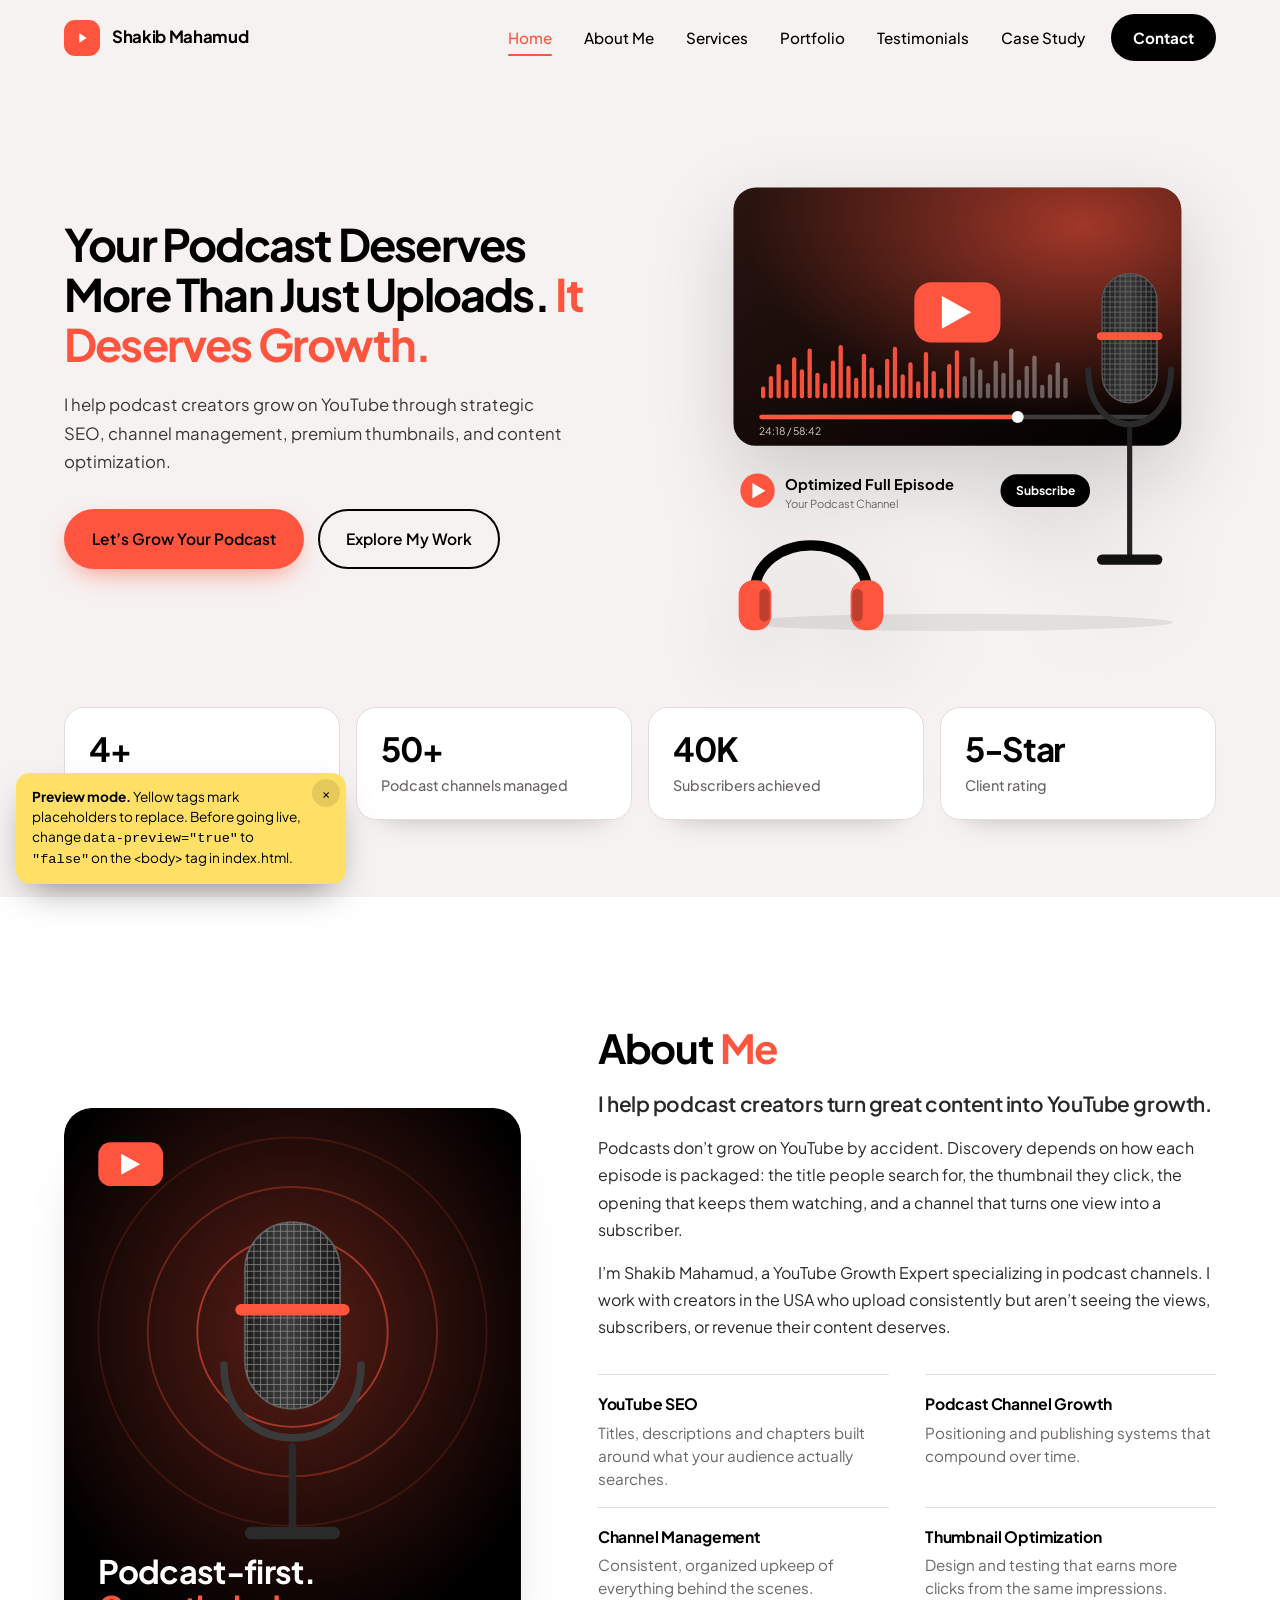
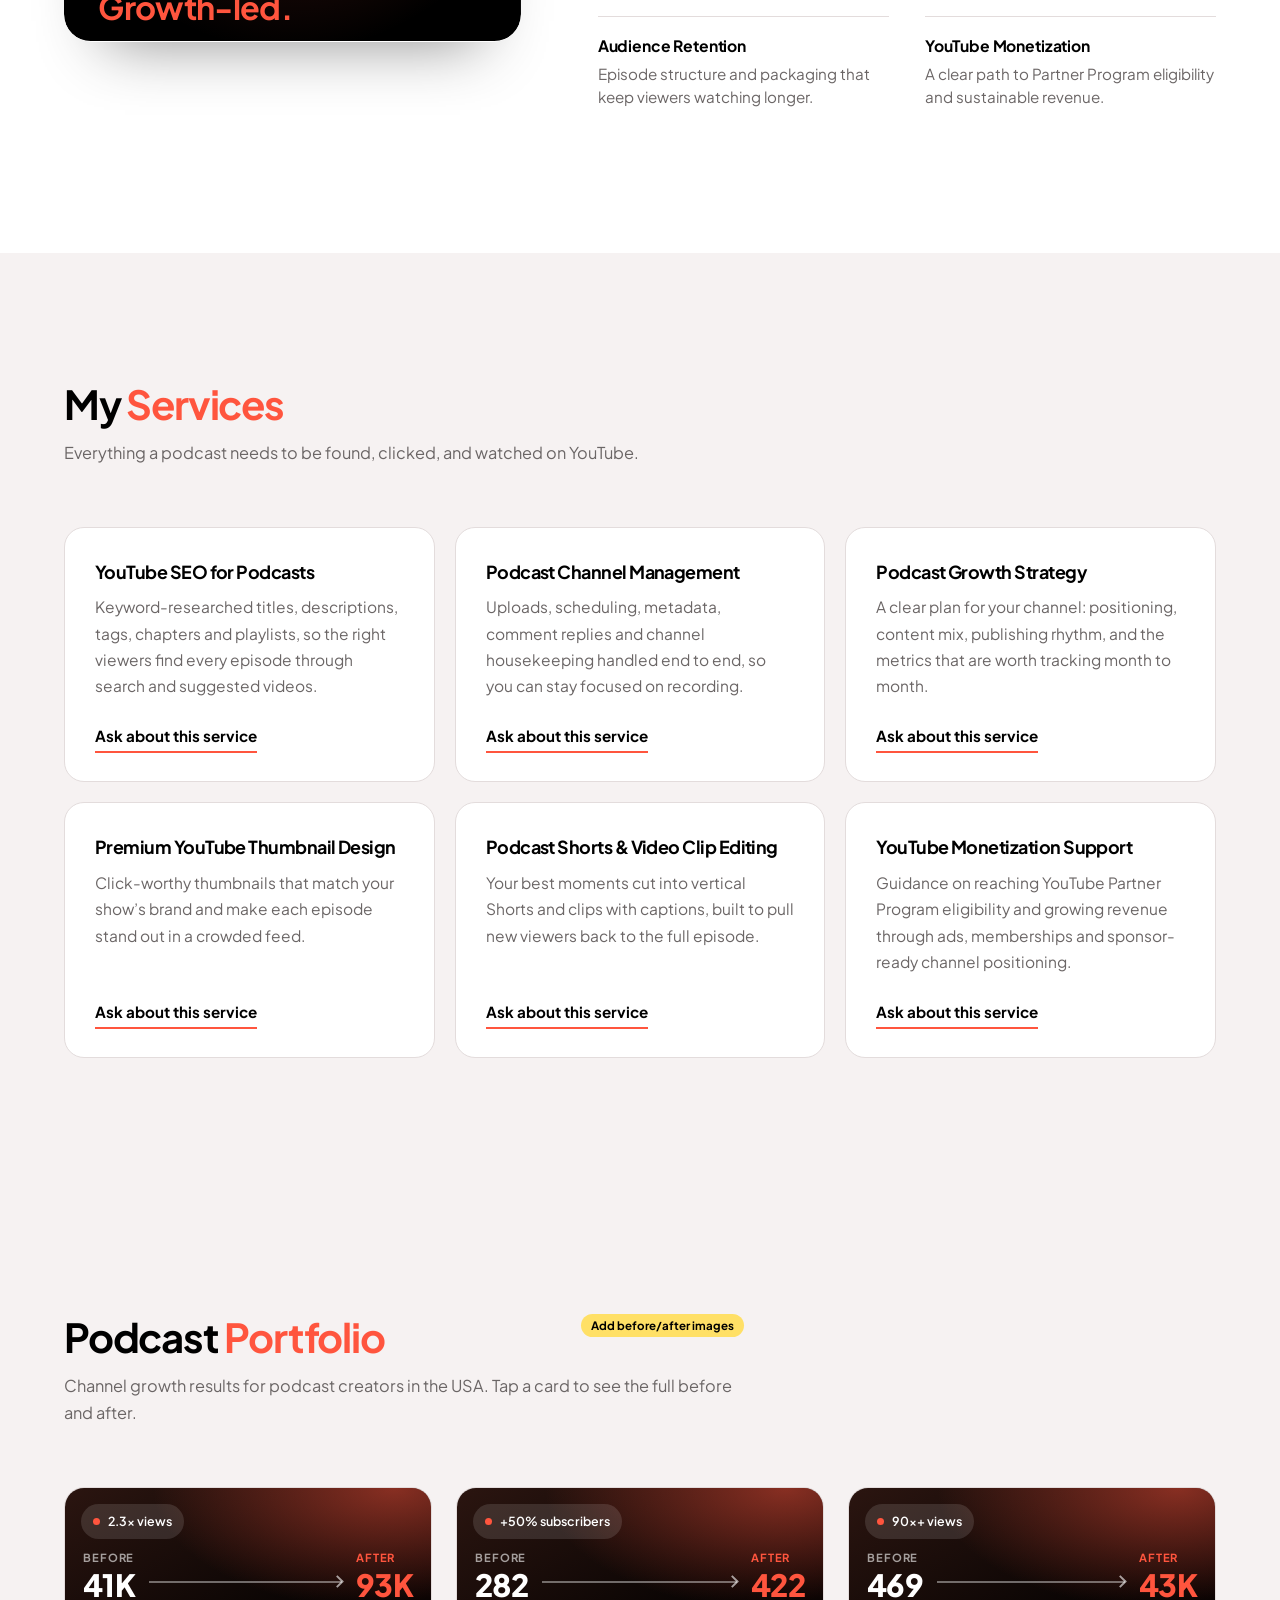
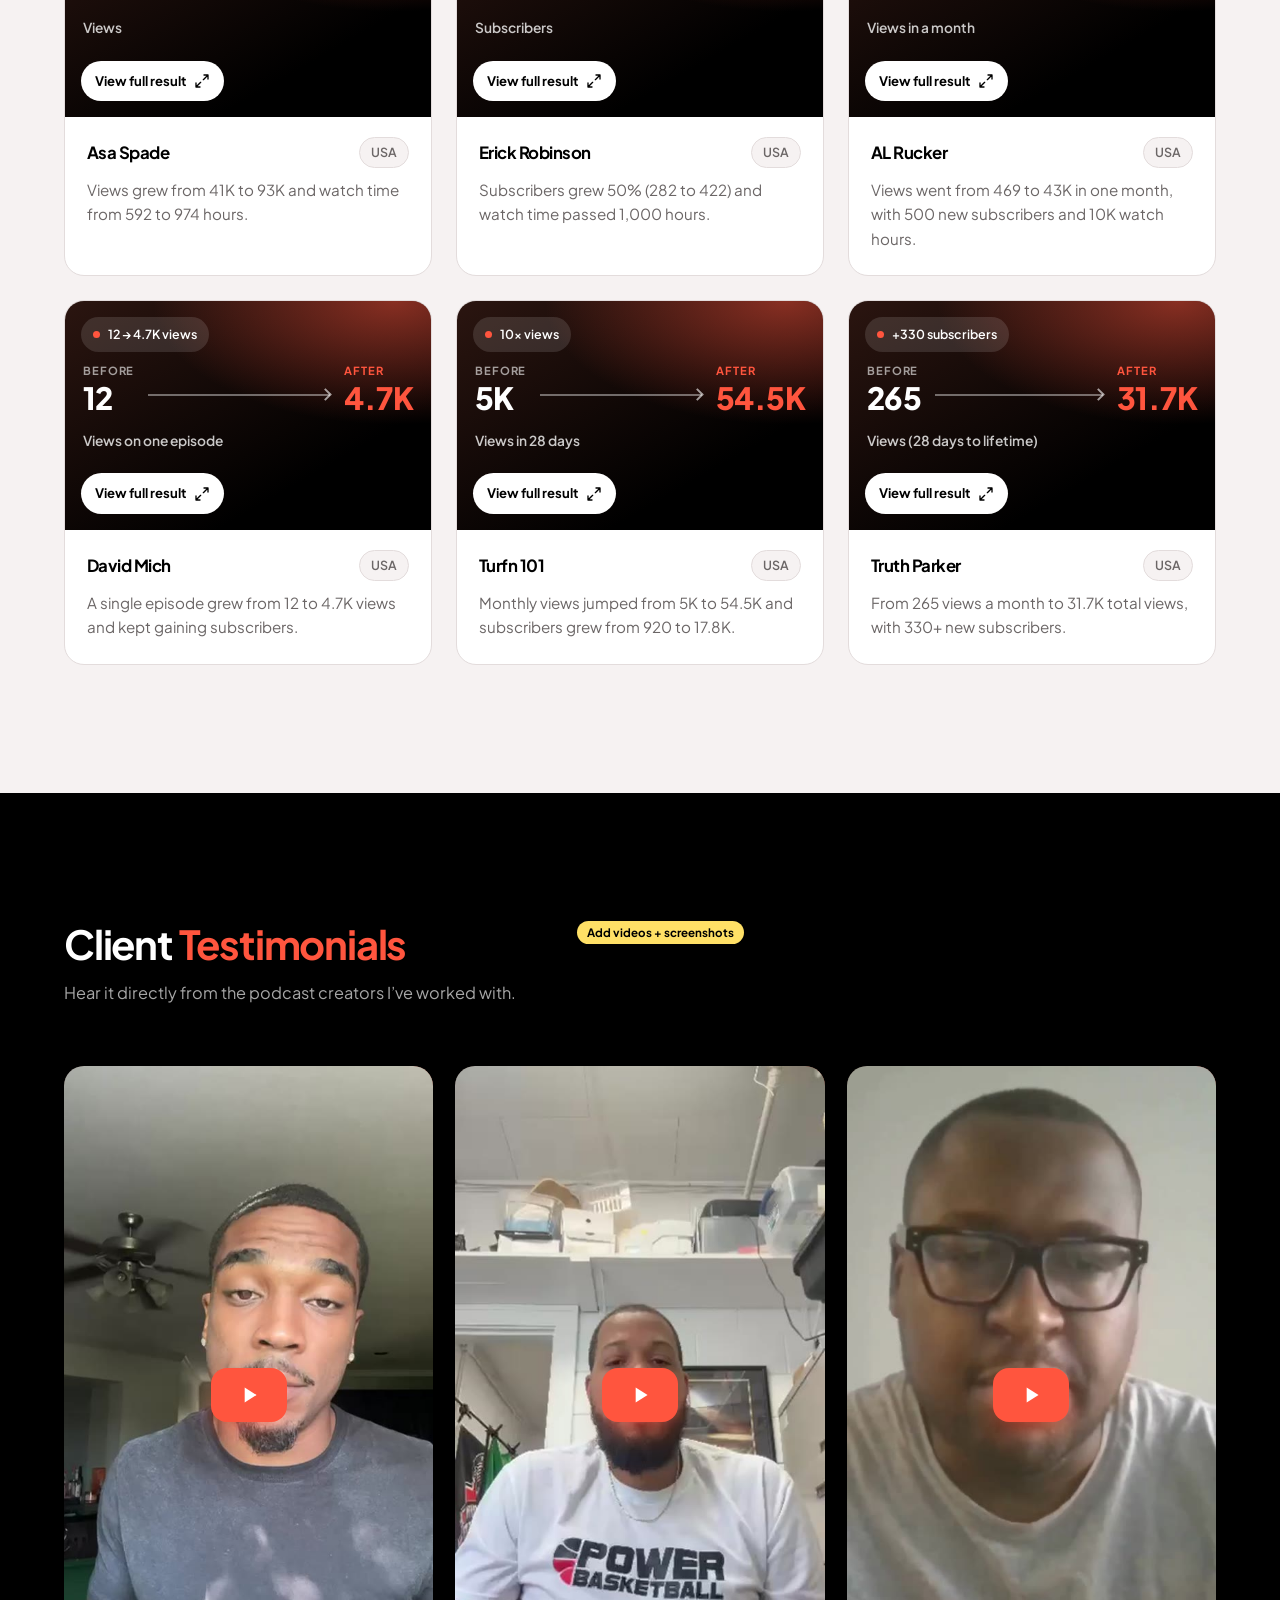
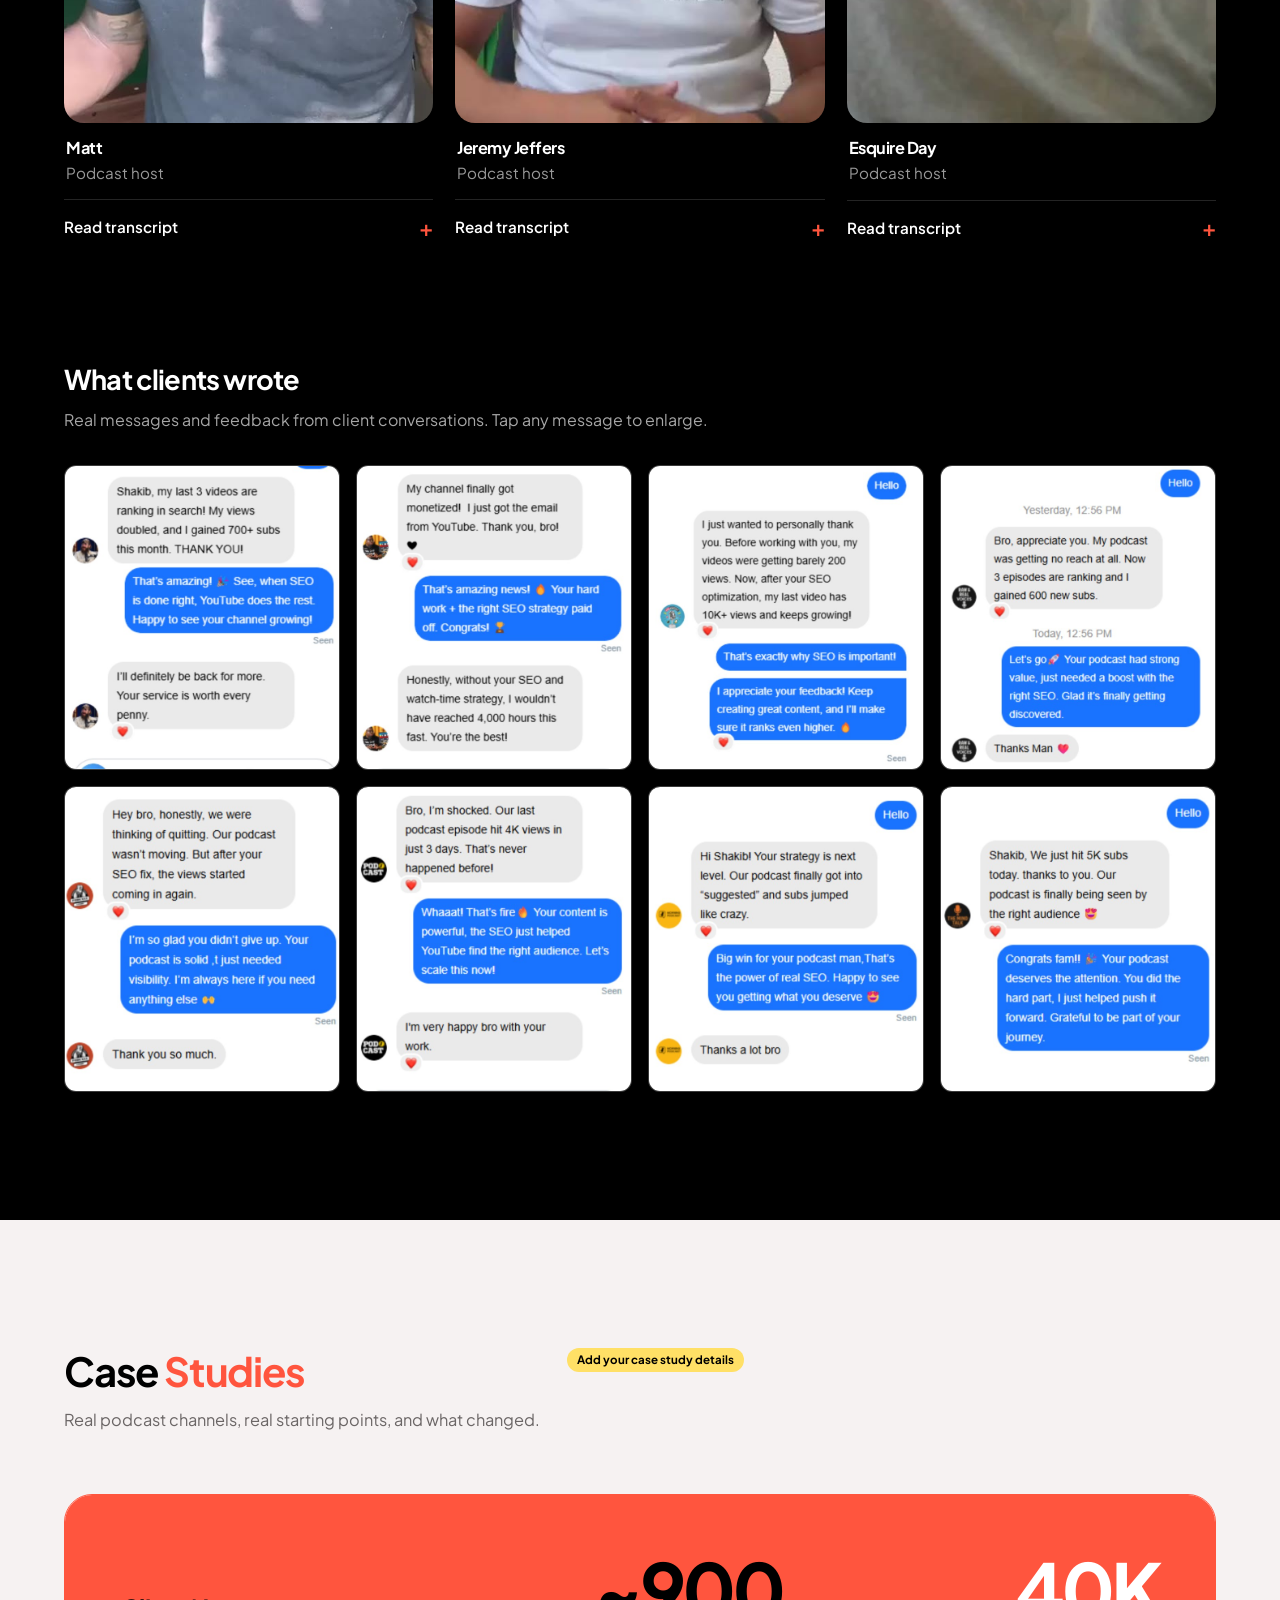
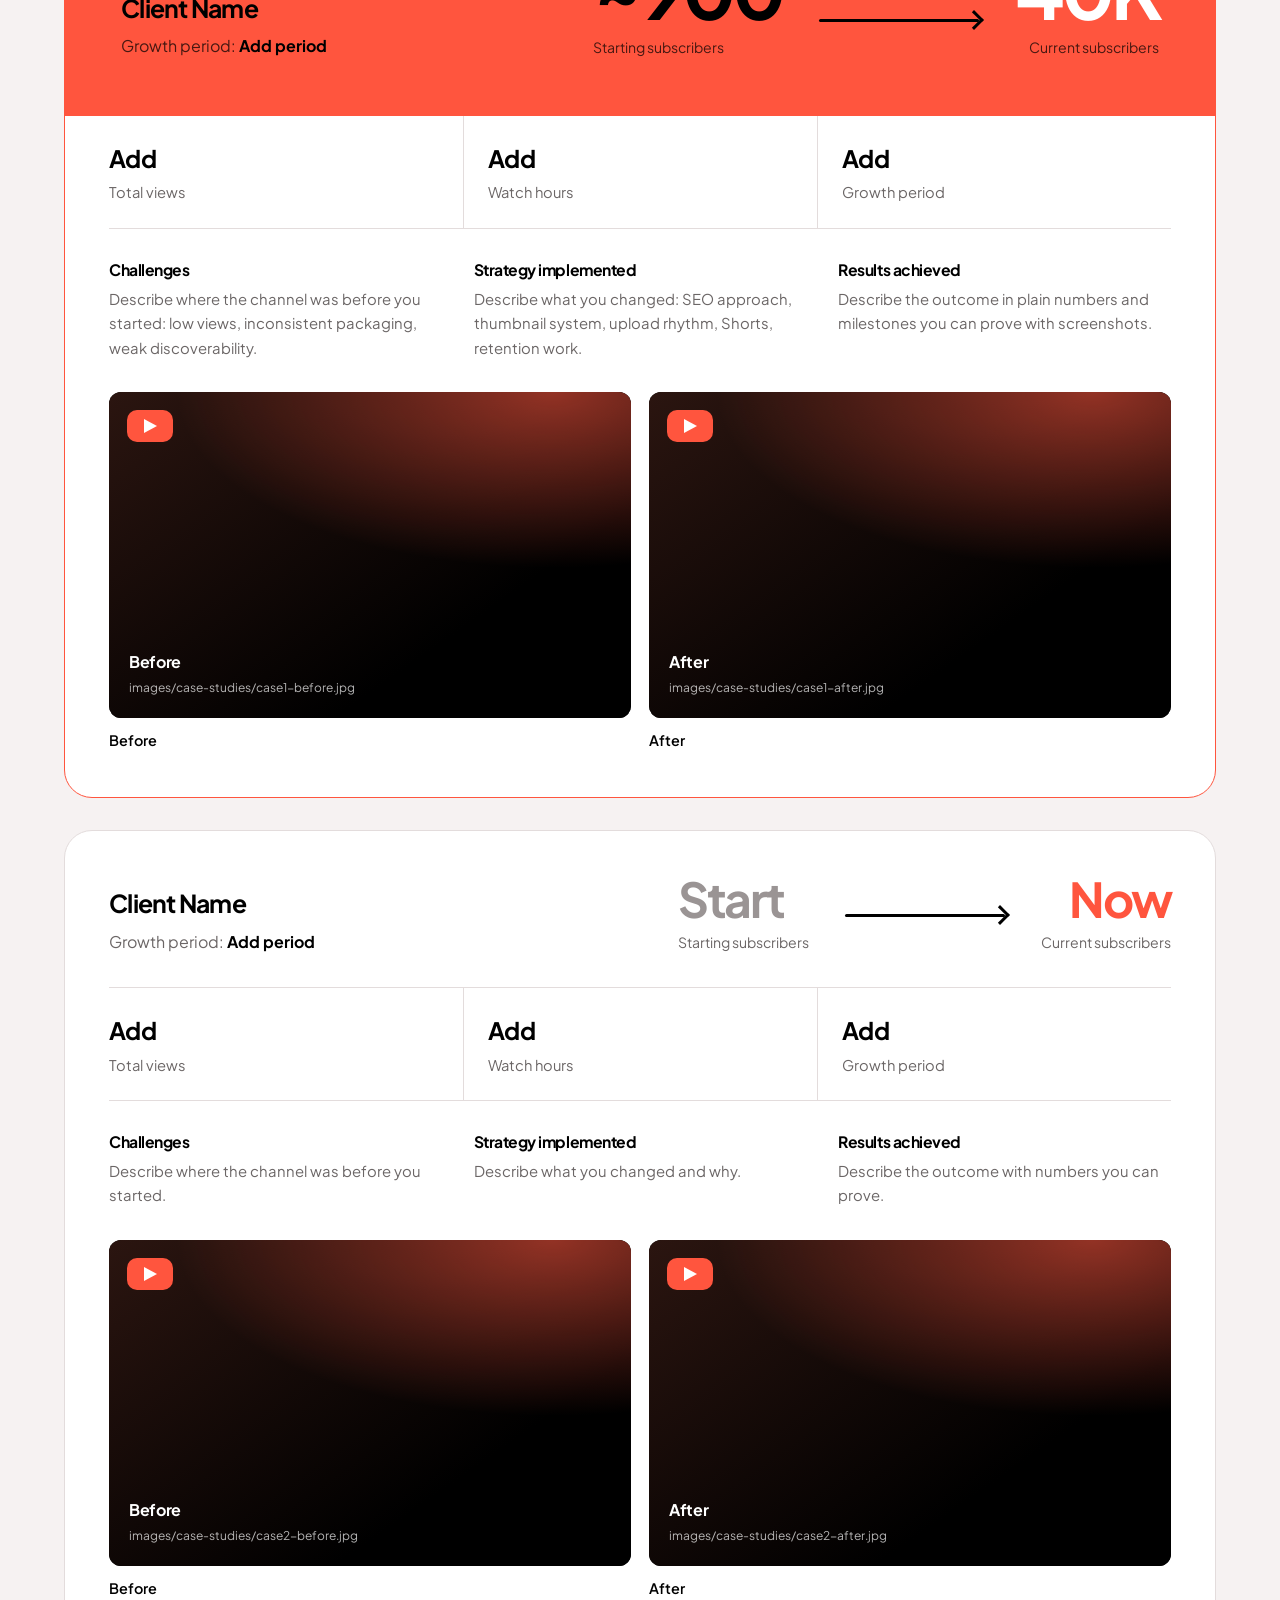
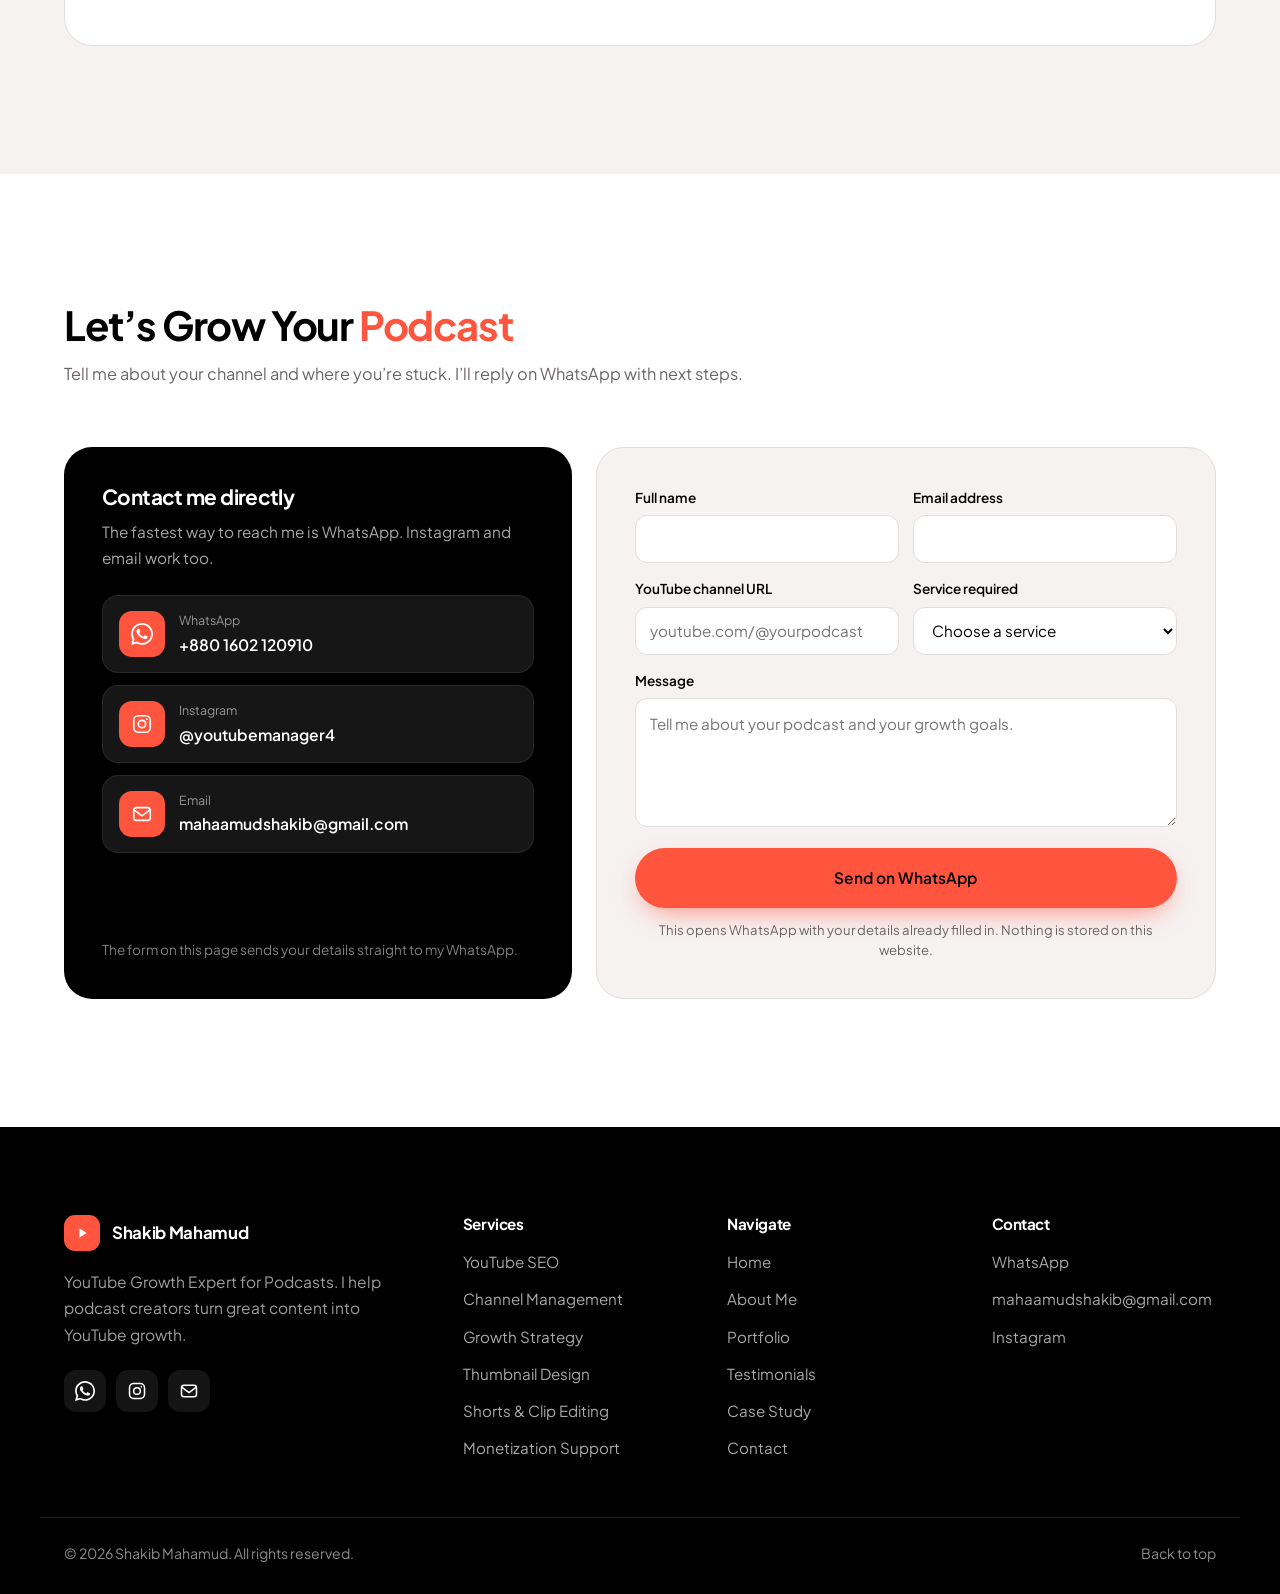
==== commit 7e8bf22b: "Add files via upload" ====
--- a/index.html
+++ b/index.html
@@ -11,12 +11,12 @@
 <meta name="description" content="Shakib Mahamud helps podcast creators grow on YouTube with SEO, channel management, premium thumbnails, Shorts editing and monetization support.">
 <meta name="author" content="Shakib Mahamud">
 <meta name="theme-color" content="#FF553E">
-<link rel="canonical" href="https://ppcshakib.github.io/podcastmanager/">
+<link rel="canonical" href="https://podcastmanagerr.github.io/">
 
 <meta property="og:type" content="website">
 <meta property="og:title" content="Shakib Mahamud | YouTube Growth Expert for Podcasts">
 <meta property="og:description" content="I help podcast creators turn great content into YouTube growth.">
-<meta property="og:url" content="https://ppcshakib.github.io/podcastmanager/">
+<meta property="og:url" content="https://podcastmanagerr.github.io/">
 <meta name="twitter:card" content="summary">
 
 <link rel="icon" href="data:image/svg+xml,%3Csvg xmlns='http://www.w3.org/2000/svg' viewBox='0 0 64 64'%3E%3Crect width='64' height='64' rx='16' fill='%23FF553E'/%3E%3Cpath d='M26 19v26l21-13z' fill='%23fff'/%3E%3C/svg%3E">
@@ -24,14 +24,14 @@
 <link rel="preconnect" href="https://fonts.googleapis.com">
 <link rel="preconnect" href="https://fonts.gstatic.com" crossorigin>
 <link href="https://fonts.googleapis.com/css2?family=Plus+Jakarta+Sans:wght@400;500;600;700;800&display=swap" rel="stylesheet">
-<link rel="stylesheet" href="css/style.css">
+<link rel="stylesheet" href="css/style.css?v=5">
 
 <script type="application/ld+json">
 {
   "@context": "https://schema.org",
   "@type": "ProfessionalService",
   "name": "Shakib Mahamud | YouTube Growth Expert for Podcasts",
-  "url": "https://ppcshakib.github.io/podcastmanager/",
+  "url": "https://podcastmanagerr.github.io/",
   "description": "YouTube SEO, channel management, thumbnails, Shorts editing and growth strategy for podcast creators.",
   "founder": { "@type": "Person", "name": "Shakib Mahamud", "jobTitle": "YouTube Growth Expert for Podcasts" },
   "email": "mahaamudshakib@gmail.com",
@@ -286,102 +286,109 @@
             (client-2..client-6 for the other cards). It opens full size when a visitor taps the card.
          2. Optional: save a custom cover as images/portfolio/client-1-cover.jpg to replace the designed cover.
          3. Edit "Client Name" and the headline description text.
+         4. The big numbers on each card are inside <strong>...</strong> (Before / After) and <span class="work__metric">.
          Client channel names and links are intentionally NOT shown (client privacy). -->
     <div class="portfolio__grid">
 
       <article class="work">
         <button class="work__cover" type="button" data-full="images/portfolio/client-1-before-after.jpg" aria-label="View the full before and after result for client 1">
           <img src="images/portfolio/client-1-cover.jpg" alt="" loading="lazy" decoding="async">
-          <span class="work__badge">Channel growth</span>
-          <span class="work__ba" aria-hidden="true"><i>Before</i><b></b><i>After</i></span>
+          <span class="work__badge">2.3x views</span>
+          <span class="work__ba" aria-hidden="true"><span class="ba"><small>Before</small><strong>41K</strong></span><b></b><span class="ba ba--after"><small>After</small><strong>93K</strong></span></span>
+          <span class="work__metric">Views</span>
           <span class="work__view">View full result
             <svg viewBox="0 0 24 24" width="16" height="16" fill="none" stroke="currentColor" stroke-width="2" stroke-linecap="round" stroke-linejoin="round"><path d="M15 3h6v6M9 21H3v-6M21 3l-7 7M3 21l7-7"/></svg>
           </span>
           <span class="work__path">images/portfolio/client-1-before-after.jpg</span>
         </button>
         <div class="work__body">
-          <div class="work__meta"><h3>Client Name</h3><span class="work__loc">USA</span></div>
-          <p>Headline description: one line about this channel’s growth result.</p>
+          <div class="work__meta"><h3>Asa Spade</h3><span class="work__loc">USA</span></div>
+          <p>Views grew from 41K to 93K and watch time from 592 to 974 hours.</p>
         </div>
       </article>
 
       <article class="work">
         <button class="work__cover" type="button" data-full="images/portfolio/client-2-before-after.jpg" aria-label="View the full before and after result for client 2">
           <img src="images/portfolio/client-2-cover.jpg" alt="" loading="lazy" decoding="async">
-          <span class="work__badge">Channel growth</span>
-          <span class="work__ba" aria-hidden="true"><i>Before</i><b></b><i>After</i></span>
+          <span class="work__badge">+50% subscribers</span>
+          <span class="work__ba" aria-hidden="true"><span class="ba"><small>Before</small><strong>282</strong></span><b></b><span class="ba ba--after"><small>After</small><strong>422</strong></span></span>
+          <span class="work__metric">Subscribers</span>
           <span class="work__view">View full result
             <svg viewBox="0 0 24 24" width="16" height="16" fill="none" stroke="currentColor" stroke-width="2" stroke-linecap="round" stroke-linejoin="round"><path d="M15 3h6v6M9 21H3v-6M21 3l-7 7M3 21l7-7"/></svg>
           </span>
           <span class="work__path">images/portfolio/client-2-before-after.jpg</span>
         </button>
         <div class="work__body">
-          <div class="work__meta"><h3>Client Name</h3><span class="work__loc">USA</span></div>
-          <p>Headline description: one line about this channel’s growth result.</p>
+          <div class="work__meta"><h3>Erick Robinson</h3><span class="work__loc">USA</span></div>
+          <p>Subscribers grew 50% (282 to 422) and watch time passed 1,000 hours.</p>
         </div>
       </article>
 
       <article class="work">
         <button class="work__cover" type="button" data-full="images/portfolio/client-3-before-after.jpg" aria-label="View the full before and after result for client 3">
           <img src="images/portfolio/client-3-cover.jpg" alt="" loading="lazy" decoding="async">
-          <span class="work__badge">Channel growth</span>
-          <span class="work__ba" aria-hidden="true"><i>Before</i><b></b><i>After</i></span>
+          <span class="work__badge">90x+ views</span>
+          <span class="work__ba" aria-hidden="true"><span class="ba"><small>Before</small><strong>469</strong></span><b></b><span class="ba ba--after"><small>After</small><strong>43K</strong></span></span>
+          <span class="work__metric">Views in a month</span>
           <span class="work__view">View full result
             <svg viewBox="0 0 24 24" width="16" height="16" fill="none" stroke="currentColor" stroke-width="2" stroke-linecap="round" stroke-linejoin="round"><path d="M15 3h6v6M9 21H3v-6M21 3l-7 7M3 21l7-7"/></svg>
           </span>
           <span class="work__path">images/portfolio/client-3-before-after.jpg</span>
         </button>
         <div class="work__body">
-          <div class="work__meta"><h3>Client Name</h3><span class="work__loc">USA</span></div>
-          <p>Headline description: one line about this channel’s growth result.</p>
+          <div class="work__meta"><h3>AL Rucker</h3><span class="work__loc">USA</span></div>
+          <p>Views went from 469 to 43K in one month, with 500 new subscribers and 10K watch hours.</p>
         </div>
       </article>
 
       <article class="work">
         <button class="work__cover" type="button" data-full="images/portfolio/client-4-before-after.jpg" aria-label="View the full before and after result for client 4">
           <img src="images/portfolio/client-4-cover.jpg" alt="" loading="lazy" decoding="async">
-          <span class="work__badge">Channel growth</span>
-          <span class="work__ba" aria-hidden="true"><i>Before</i><b></b><i>After</i></span>
+          <span class="work__badge">12 → 4.7K views</span>
+          <span class="work__ba" aria-hidden="true"><span class="ba"><small>Before</small><strong>12</strong></span><b></b><span class="ba ba--after"><small>After</small><strong>4.7K</strong></span></span>
+          <span class="work__metric">Views on one episode</span>
           <span class="work__view">View full result
             <svg viewBox="0 0 24 24" width="16" height="16" fill="none" stroke="currentColor" stroke-width="2" stroke-linecap="round" stroke-linejoin="round"><path d="M15 3h6v6M9 21H3v-6M21 3l-7 7M3 21l7-7"/></svg>
           </span>
           <span class="work__path">images/portfolio/client-4-before-after.jpg</span>
         </button>
         <div class="work__body">
-          <div class="work__meta"><h3>Client Name</h3><span class="work__loc">USA</span></div>
-          <p>Headline description: one line about this channel’s growth result.</p>
+          <div class="work__meta"><h3>David Mich</h3><span class="work__loc">USA</span></div>
+          <p>A single episode grew from 12 to 4.7K views and kept gaining subscribers.</p>
         </div>
       </article>
 
       <article class="work">
         <button class="work__cover" type="button" data-full="images/portfolio/client-5-before-after.jpg" aria-label="View the full before and after result for client 5">
           <img src="images/portfolio/client-5-cover.jpg" alt="" loading="lazy" decoding="async">
-          <span class="work__badge">Channel growth</span>
-          <span class="work__ba" aria-hidden="true"><i>Before</i><b></b><i>After</i></span>
+          <span class="work__badge">10x views</span>
+          <span class="work__ba" aria-hidden="true"><span class="ba"><small>Before</small><strong>5K</strong></span><b></b><span class="ba ba--after"><small>After</small><strong>54.5K</strong></span></span>
+          <span class="work__metric">Views in 28 days</span>
           <span class="work__view">View full result
             <svg viewBox="0 0 24 24" width="16" height="16" fill="none" stroke="currentColor" stroke-width="2" stroke-linecap="round" stroke-linejoin="round"><path d="M15 3h6v6M9 21H3v-6M21 3l-7 7M3 21l7-7"/></svg>
           </span>
           <span class="work__path">images/portfolio/client-5-before-after.jpg</span>
         </button>
         <div class="work__body">
-          <div class="work__meta"><h3>Client Name</h3><span class="work__loc">USA</span></div>
-          <p>Headline description: one line about this channel’s growth result.</p>
+          <div class="work__meta"><h3>Turfn 101</h3><span class="work__loc">USA</span></div>
+          <p>Monthly views jumped from 5K to 54.5K and subscribers grew from 920 to 17.8K.</p>
         </div>
       </article>
 
       <article class="work">
         <button class="work__cover" type="button" data-full="images/portfolio/client-6-before-after.jpg" aria-label="View the full before and after result for client 6">
           <img src="images/portfolio/client-6-cover.jpg" alt="" loading="lazy" decoding="async">
-          <span class="work__badge">Channel growth</span>
-          <span class="work__ba" aria-hidden="true"><i>Before</i><b></b><i>After</i></span>
+          <span class="work__badge">+330 subscribers</span>
+          <span class="work__ba" aria-hidden="true"><span class="ba"><small>Before</small><strong>265</strong></span><b></b><span class="ba ba--after"><small>After</small><strong>31.7K</strong></span></span>
+          <span class="work__metric">Views (28 days to lifetime)</span>
           <span class="work__view">View full result
             <svg viewBox="0 0 24 24" width="16" height="16" fill="none" stroke="currentColor" stroke-width="2" stroke-linecap="round" stroke-linejoin="round"><path d="M15 3h6v6M9 21H3v-6M21 3l-7 7M3 21l7-7"/></svg>
           </span>
           <span class="work__path">images/portfolio/client-6-before-after.jpg</span>
         </button>
         <div class="work__body">
-          <div class="work__meta"><h3>Client Name</h3><span class="work__loc">USA</span></div>
-          <p>Headline description: one line about this channel’s growth result.</p>
+          <div class="work__meta"><h3>Truth Parker</h3><span class="work__loc">USA</span></div>
+          <p>From 265 views a month to 31.7K total views, with 330+ new subscribers.</p>
         </div>
       </article>
 
@@ -408,94 +415,94 @@
 
       <article class="video">
         <div class="video-frame" data-youtube="" data-video="videos/testimonial-1.mp4">
-          <div class="media__ph"><span class="media__name">Video testimonial 1</span><span class="media__path">images/testimonials/video-1-thumb.jpg</span></div>
-          <img src="images/testimonials/video-1-thumb.jpg" alt="Video testimonial 1 thumbnail" loading="lazy" decoding="async">
-          <button class="play-btn" type="button" aria-label="Play video testimonial 1"><svg viewBox="0 0 24 24" width="26" height="26"><path d="M8 5v14l11-7z" fill="#fff"/></svg></button>
+          <div class="media__ph"><span class="media__name">Matt</span><span class="media__path">images/testimonials/video-1-thumb.jpg</span></div>
+          <img src="images/testimonials/video-1-thumb.jpg" alt="Video testimonial from Matt" loading="lazy" decoding="async">
+          <button class="play-btn" type="button" aria-label="Play video testimonial from Matt"><svg viewBox="0 0 24 24" width="26" height="26"><path d="M8 5v14l11-7z" fill="#fff"/></svg></button>
         </div>
         <div class="video__meta">
-          <h3>Client Name</h3>
-          <p>Podcast host, USA</p>
+          <h3>Matt</h3>
+          <p>Podcast host</p>
         </div>
         <details class="transcript">
           <summary>Read transcript</summary>
-          <p>Paste the transcript of video testimonial 1 here.</p>
+          <p>“Yo, this is Matt. Want to give a huge shout out to Muhammad for helping us fix all our SEOs on our YouTube channel to continue to help us grow and reach our monetization. And like we've been planning on doing, we couldn't do it without you, Muhammad. Huge shout out to you. And let's keep working.”</p>
         </details>
       </article>
 
       <article class="video">
         <div class="video-frame" data-youtube="" data-video="videos/testimonial-2.mp4">
-          <div class="media__ph"><span class="media__name">Video testimonial 2</span><span class="media__path">images/testimonials/video-2-thumb.jpg</span></div>
-          <img src="images/testimonials/video-2-thumb.jpg" alt="Video testimonial 2 thumbnail" loading="lazy" decoding="async">
-          <button class="play-btn" type="button" aria-label="Play video testimonial 2"><svg viewBox="0 0 24 24" width="26" height="26"><path d="M8 5v14l11-7z" fill="#fff"/></svg></button>
+          <div class="media__ph"><span class="media__name">Jeremy Jeffers</span><span class="media__path">images/testimonials/video-2-thumb.jpg</span></div>
+          <img src="images/testimonials/video-2-thumb.jpg" alt="Video testimonial from Jeremy Jeffers" loading="lazy" decoding="async">
+          <button class="play-btn" type="button" aria-label="Play video testimonial from Jeremy Jeffers"><svg viewBox="0 0 24 24" width="26" height="26"><path d="M8 5v14l11-7z" fill="#fff"/></svg></button>
         </div>
         <div class="video__meta">
-          <h3>Client Name</h3>
-          <p>Podcast host, USA</p>
+          <h3>Jeremy Jeffers</h3>
+          <p>Podcast host</p>
         </div>
         <details class="transcript">
           <summary>Read transcript</summary>
-          <p>Paste the transcript of video testimonial 2 here.</p>
+          <p>“What's up, everyone? It's your boy, Jeremy Jeffers. I want to give a huge shout out to my guy, Muhammad Shakib, who's been looking out on the SEO for my YouTube page for my podcast. We have grown substantially since he's been helping me out behind the scenes, and I highly recommend his business and services. He is ultra professional. He's on time. His communication is great as far as understanding the progress of where my podcast is going and where I want to go. I highly recommend his services. He's been amazing through this journey, and we've only been working together one month. We've accomplished some great goals and have many more to accomplish in the future. Make sure you're tapping in with my guy, Muhammad Shakib, and we look forward to working with you more.”</p>
         </details>
       </article>
 
       <article class="video">
         <div class="video-frame" data-youtube="" data-video="videos/testimonial-3.mp4">
-          <div class="media__ph"><span class="media__name">Video testimonial 3</span><span class="media__path">images/testimonials/video-3-thumb.jpg</span></div>
-          <img src="images/testimonials/video-3-thumb.jpg" alt="Video testimonial 3 thumbnail" loading="lazy" decoding="async">
-          <button class="play-btn" type="button" aria-label="Play video testimonial 3"><svg viewBox="0 0 24 24" width="26" height="26"><path d="M8 5v14l11-7z" fill="#fff"/></svg></button>
+          <div class="media__ph"><span class="media__name">Esquire Day</span><span class="media__path">images/testimonials/video-3-thumb.jpg</span></div>
+          <img src="images/testimonials/video-3-thumb.jpg" alt="Video testimonial from Esquire Day" loading="lazy" decoding="async">
+          <button class="play-btn" type="button" aria-label="Play video testimonial from Esquire Day"><svg viewBox="0 0 24 24" width="26" height="26"><path d="M8 5v14l11-7z" fill="#fff"/></svg></button>
         </div>
         <div class="video__meta">
-          <h3>Client Name</h3>
-          <p>Podcast host, USA</p>
+          <h3>Esquire Day</h3>
+          <p>Podcast host</p>
         </div>
         <details class="transcript">
           <summary>Read transcript</summary>
-          <p>Paste the transcript of video testimonial 3 here.</p>
+          <p>“Yo, what's up, everybody? This is Esquire Day. I just want to get on here and just give a shout out to my man, Mohamed Shakib, for holding us down with the YouTube SEO, as well as promoting our podcast. He's been a great help to us with increasing our growth, helping us optimize our videos on YouTube and being able to allow our content to get out to more people. So I just wanted to get on here and just give a shout out to my man, Muhammad, and to keep doing your thing, man. And we greatly appreciate your help with our podcast. And we encourage everybody, anyone that's in the podcast world that's looking for someone to do some YouTube search engine optimization work or any Instagram growth work or podcast work, we definitely encourage you to reach out to Muhammad. He's a great guy, and we greatly appreciate him.”</p>
         </details>
       </article>
 
     </div>
 
     <!-- WRITTEN REVIEW SCREENSHOTS
-         Save screenshots as images/reviews/review-1.jpg ... review-8.jpg.
+         Save screenshots as images/reviews/review-1.jpg ... review-8.jpg (add more by copying a block).
          To add more, copy one <figure class="shot"> block and change the number.
          Tip: --ar controls the placeholder shape only. Real screenshots keep their own shape. -->
     <div class="reviews">
       <h3 class="reviews__title">What clients wrote</h3>
-      <p class="reviews__sub">Real messages and feedback from client conversations.</p>
+      <p class="reviews__sub">Real messages and feedback from client conversations. Tap any message to enlarge.</p>
 
       <div class="reviews__wall">
-        <figure class="shot" data-lightbox style="--ar:3/4">
+        <figure class="shot" data-lightbox style="--ar:675/748">
           <div class="media__ph"><span class="media__name">Review screenshot 1</span><span class="media__path">images/reviews/review-1.jpg</span></div>
-          <img src="images/reviews/review-1.jpg" alt="Client feedback screenshot 1" loading="lazy" decoding="async">
-        </figure>
-        <figure class="shot" data-lightbox style="--ar:4/3">
+          <img src="images/reviews/review-1.jpg" alt="Client feedback message 1" loading="lazy" decoding="async">
+        </figure>
+        <figure class="shot" data-lightbox style="--ar:675/748">
           <div class="media__ph"><span class="media__name">Review screenshot 2</span><span class="media__path">images/reviews/review-2.jpg</span></div>
-          <img src="images/reviews/review-2.jpg" alt="Client feedback screenshot 2" loading="lazy" decoding="async">
-        </figure>
-        <figure class="shot" data-lightbox style="--ar:3/5">
+          <img src="images/reviews/review-2.jpg" alt="Client feedback message 2" loading="lazy" decoding="async">
+        </figure>
+        <figure class="shot" data-lightbox style="--ar:675/748">
           <div class="media__ph"><span class="media__name">Review screenshot 3</span><span class="media__path">images/reviews/review-3.jpg</span></div>
-          <img src="images/reviews/review-3.jpg" alt="Client feedback screenshot 3" loading="lazy" decoding="async">
-        </figure>
-        <figure class="shot" data-lightbox style="--ar:1/1">
+          <img src="images/reviews/review-3.jpg" alt="Client feedback message 3" loading="lazy" decoding="async">
+        </figure>
+        <figure class="shot" data-lightbox style="--ar:675/748">
           <div class="media__ph"><span class="media__name">Review screenshot 4</span><span class="media__path">images/reviews/review-4.jpg</span></div>
-          <img src="images/reviews/review-4.jpg" alt="Client feedback screenshot 4" loading="lazy" decoding="async">
-        </figure>
-        <figure class="shot" data-lightbox style="--ar:4/5">
+          <img src="images/reviews/review-4.jpg" alt="Client feedback message 4" loading="lazy" decoding="async">
+        </figure>
+        <figure class="shot" data-lightbox style="--ar:675/748">
           <div class="media__ph"><span class="media__name">Review screenshot 5</span><span class="media__path">images/reviews/review-5.jpg</span></div>
-          <img src="images/reviews/review-5.jpg" alt="Client feedback screenshot 5" loading="lazy" decoding="async">
-        </figure>
-        <figure class="shot" data-lightbox style="--ar:3/4">
+          <img src="images/reviews/review-5.jpg" alt="Client feedback message 5" loading="lazy" decoding="async">
+        </figure>
+        <figure class="shot" data-lightbox style="--ar:675/748">
           <div class="media__ph"><span class="media__name">Review screenshot 6</span><span class="media__path">images/reviews/review-6.jpg</span></div>
-          <img src="images/reviews/review-6.jpg" alt="Client feedback screenshot 6" loading="lazy" decoding="async">
-        </figure>
-        <figure class="shot" data-lightbox style="--ar:5/4">
+          <img src="images/reviews/review-6.jpg" alt="Client feedback message 6" loading="lazy" decoding="async">
+        </figure>
+        <figure class="shot" data-lightbox style="--ar:675/748">
           <div class="media__ph"><span class="media__name">Review screenshot 7</span><span class="media__path">images/reviews/review-7.jpg</span></div>
-          <img src="images/reviews/review-7.jpg" alt="Client feedback screenshot 7" loading="lazy" decoding="async">
-        </figure>
-        <figure class="shot" data-lightbox style="--ar:3/5">
+          <img src="images/reviews/review-7.jpg" alt="Client feedback message 7" loading="lazy" decoding="async">
+        </figure>
+        <figure class="shot" data-lightbox style="--ar:675/748">
           <div class="media__ph"><span class="media__name">Review screenshot 8</span><span class="media__path">images/reviews/review-8.jpg</span></div>
-          <img src="images/reviews/review-8.jpg" alt="Client feedback screenshot 8" loading="lazy" decoding="async">
+          <img src="images/reviews/review-8.jpg" alt="Client feedback message 8" loading="lazy" decoding="async">
         </figure>
       </div>
     </div>
@@ -734,6 +741,6 @@
   </div>
 </footer>
 
-<script src="js/script.js" defer></script>
+<script src="js/script.js?v=5" defer></script>
 </body>
 </html>
--- a/css/style.css
+++ b/css/style.css
@@ -171,16 +171,20 @@
 .work__cover > img { position: absolute; inset: 0; width: 100%; height: 100%; object-fit: cover; }
 .work__badge { position: absolute; top: 16px; left: 16px; display: inline-flex; align-items: center; gap: 8px; padding: 7px 12px; border-radius: 999px; background: rgba(255, 255, 255, .12); font-size: .78rem; font-weight: 600; }
 .work__badge::before { content: ""; width: 7px; height: 7px; border-radius: 50%; background: var(--accent); }
-.work__ba { position: absolute; left: 16px; right: 16px; top: 50%; transform: translateY(-62%); display: flex; align-items: center; gap: 12px; }
-.work__ba i { font-style: normal; font-weight: 700; font-size: .95rem; padding: 9px 16px; border-radius: 999px; border: 1.5px solid rgba(255, 255, 255, .45); }
-.work__ba i:last-child { background: var(--accent); border-color: var(--accent); color: #000; }
-.work__ba b { flex: 1; height: 2px; background: rgba(255, 255, 255, .4); position: relative; }
+.work__ba { position: absolute; left: 18px; right: 18px; top: 60px; display: flex; align-items: center; gap: 14px; }
+.work__ba .ba { display: flex; flex-direction: column; gap: 2px; }
+.work__ba .ba small { font-size: .7rem; font-weight: 700; letter-spacing: .08em; text-transform: uppercase; color: rgba(255, 255, 255, .6); }
+.work__ba .ba strong { font-size: clamp(1.7rem, 2.4vw, 2.2rem); font-weight: 800; line-height: 1.05; letter-spacing: -.02em; color: #fff; white-space: nowrap; }
+.work__ba .ba--after small { color: var(--accent); }
+.work__ba .ba--after strong { color: var(--accent); }
+.work__ba b { flex: 1; min-width: 18px; height: 2px; background: rgba(255, 255, 255, .4); position: relative; margin-top: 14px; }
 .work__ba b::after { content: ""; position: absolute; right: 0; top: -4px; width: 9px; height: 9px; border-top: 2px solid rgba(255, 255, 255, .6); border-right: 2px solid rgba(255, 255, 255, .6); transform: rotate(45deg); }
+.work__metric { position: absolute; left: 18px; top: 128px; font-size: .86rem; font-weight: 600; color: rgba(255, 255, 255, .78); }
 .work__view { position: absolute; left: 16px; bottom: 16px; display: inline-flex; align-items: center; gap: 8px; padding: 9px 14px; border-radius: 999px; background: #fff; color: #000; font-size: .82rem; font-weight: 700; transition: background .25s, transform .25s var(--ease); }
 .work__cover:hover .work__view { background: var(--accent); transform: translateY(-2px); }
-.work__cover.has-cover .work__badge, .work__cover.has-cover .work__ba { display: none; }
-.work__path { display: none; position: absolute; right: 14px; bottom: 18px; max-width: 46%; font-size: .68rem; color: rgba(255, 255, 255, .7); text-align: right; word-break: break-all; }
-body[data-preview="true"] .work__path { display: block; }
+.work__cover.has-cover .work__badge, .work__cover.has-cover .work__ba, .work__cover.has-cover .work__metric { display: none; }
+.work__path { display: none !important; position: absolute; right: 14px; bottom: 18px; max-width: 46%; font-size: .68rem; color: rgba(255, 255, 255, .7); text-align: right; word-break: break-all; }
+/* .work__path (file-name hint) is no longer shown */
 
 .work__body { padding: 20px 22px 24px; }
 .work__meta { display: flex; align-items: center; justify-content: space-between; gap: 12px; }
@@ -192,13 +196,15 @@
 .testimonials { background: #000; color: #fff; }
 .testimonials .section-sub { color: rgba(255, 255, 255, .65); }
 
-.videos { display: grid; grid-template-columns: repeat(3, 1fr); gap: 22px; }
+.videos { display: grid; grid-template-columns: repeat(3, 1fr); gap: 22px; align-items: start; }
 .video__meta { padding: 16px 2px 8px; }
 .video__meta h3 { font-size: 1.02rem; }
 .video__meta p { margin: 2px 0 0; color: rgba(255, 255, 255, .6); font-size: .95rem; }
 
-.video-frame { position: relative; aspect-ratio: 16/9; overflow: hidden; border-radius: var(--radius-m); background: var(--dark-2); }
+.video-frame { position: relative; aspect-ratio: var(--ar, 9/16); overflow: hidden; border-radius: var(--radius-m); background: var(--dark-2); }
 .video-frame img, .video-frame video, .video-frame iframe { position: absolute; inset: 0; width: 100%; height: 100%; border: 0; object-fit: cover; }
+.video { width: 100%; max-width: 380px; justify-self: center; }
+.video-frame video { object-fit: contain; background: #000; }
 .video-frame .media__ph { padding: 20px; justify-content: flex-start; align-items: flex-start; }
 .video-frame .media__ph::before, .video-frame .media__ph::after { display: none; }
 .play-btn { position: absolute; top: 50%; left: 50%; width: 76px; height: 54px; margin: -27px 0 0 -38px; display: grid; place-items: center; border: 0; border-radius: 16px; background: var(--accent); cursor: pointer; box-shadow: 0 12px 30px -8px rgba(255, 85, 62, .8); transition: transform .25s var(--ease), background .25s; }
@@ -216,9 +222,10 @@
 .reviews { margin-top: clamp(64px, 9vw, 110px); }
 .reviews__title { font-size: clamp(1.3rem, 2.2vw, 1.7rem); }
 .reviews__sub { margin: 10px 0 32px; color: rgba(255, 255, 255, .65); }
-.reviews__wall { column-count: 4; column-gap: 16px; }
-.shot { position: relative; display: block; margin: 0 0 16px; break-inside: avoid; overflow: hidden; border-radius: var(--radius-s); background: var(--dark-2); border: 1px solid rgba(255, 255, 255, .16); aspect-ratio: var(--ar, 3/4); }
+.reviews__wall { display: grid; grid-template-columns: repeat(4, 1fr); gap: 16px; align-items: start; }
+.shot { position: relative; display: block; margin: 0; cursor: zoom-in; transition: transform .3s var(--ease), box-shadow .3s, border-color .3s; overflow: hidden; border-radius: var(--radius-s); background: var(--dark-2); border: 1px solid rgba(255, 255, 255, .16); aspect-ratio: var(--ar, 3/4); }
 .shot img { position: absolute; inset: 0; width: 100%; height: 100%; object-fit: cover; transition: transform .4s var(--ease); }
+.shot:hover { transform: translateY(-4px); border-color: var(--accent); box-shadow: 0 22px 36px -22px rgba(255, 85, 62, .55); }
 .shot:hover img { transform: scale(1.03); }
 .shot .media__ph::before, .shot .media__ph::after { display: none; }
 /* when a real screenshot loads, JS adds .has-img so it uses its natural height */
@@ -336,7 +343,7 @@
 /* ---------- Responsive ---------- */
 @media (max-width: 1020px) {
   .services__grid, .portfolio__grid, .videos { grid-template-columns: repeat(2, 1fr); }
-  .reviews__wall { column-count: 3; }
+  .reviews__wall { grid-template-columns: repeat(2, 1fr); }
   .footer__grid { grid-template-columns: 1fr 1fr; }
 }
 
@@ -365,8 +372,7 @@
   .container { padding: 0 20px; }
   .services__grid, .portfolio__grid, .videos { grid-template-columns: 1fr; }
   .skills { grid-template-columns: 1fr; }
-  .reviews__wall { column-count: 2; column-gap: 12px; }
-  .shot { margin-bottom: 12px; }
+  .reviews__wall { grid-template-columns: repeat(2, 1fr); gap: 12px; }
   .case__shots { grid-template-columns: 1fr; }
   .case__metrics { grid-template-columns: 1fr; }
   .case__metrics > div { padding: 16px 0; border-left: 0; border-top: 1px solid var(--line); }
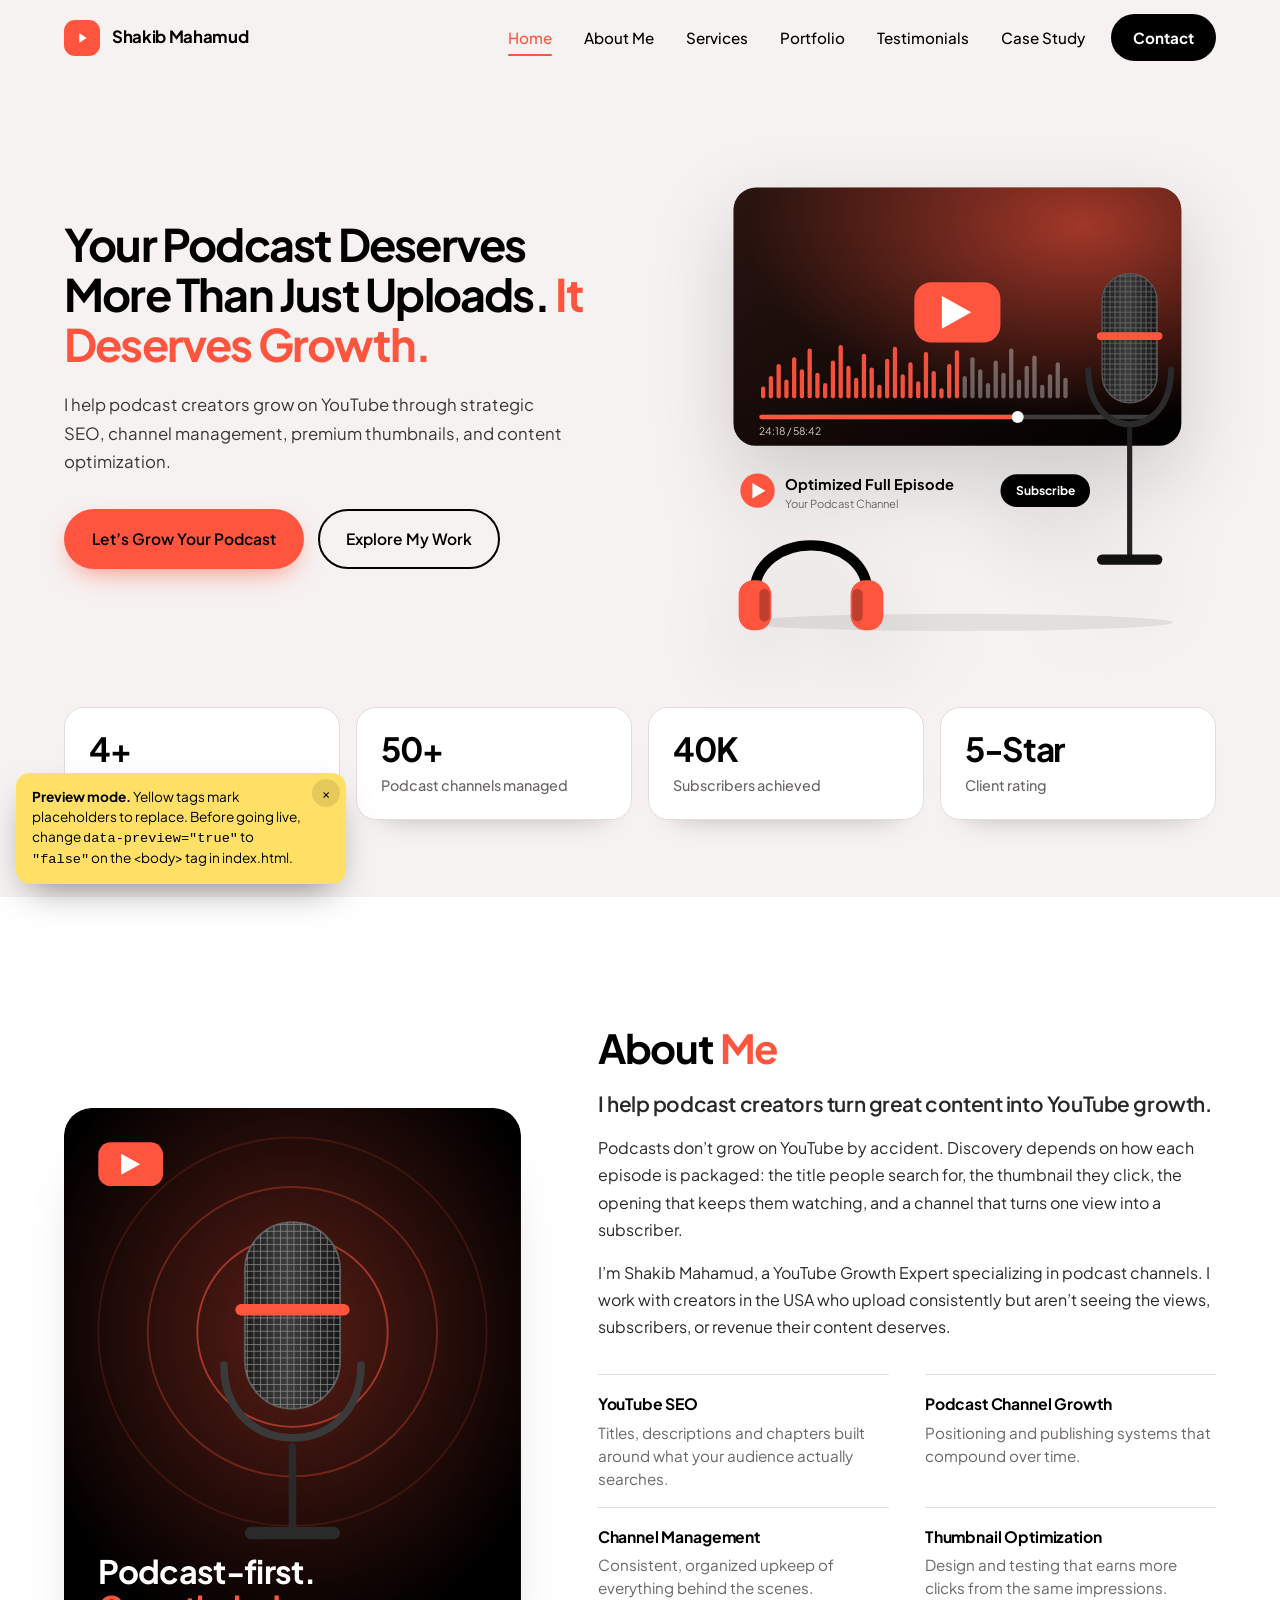
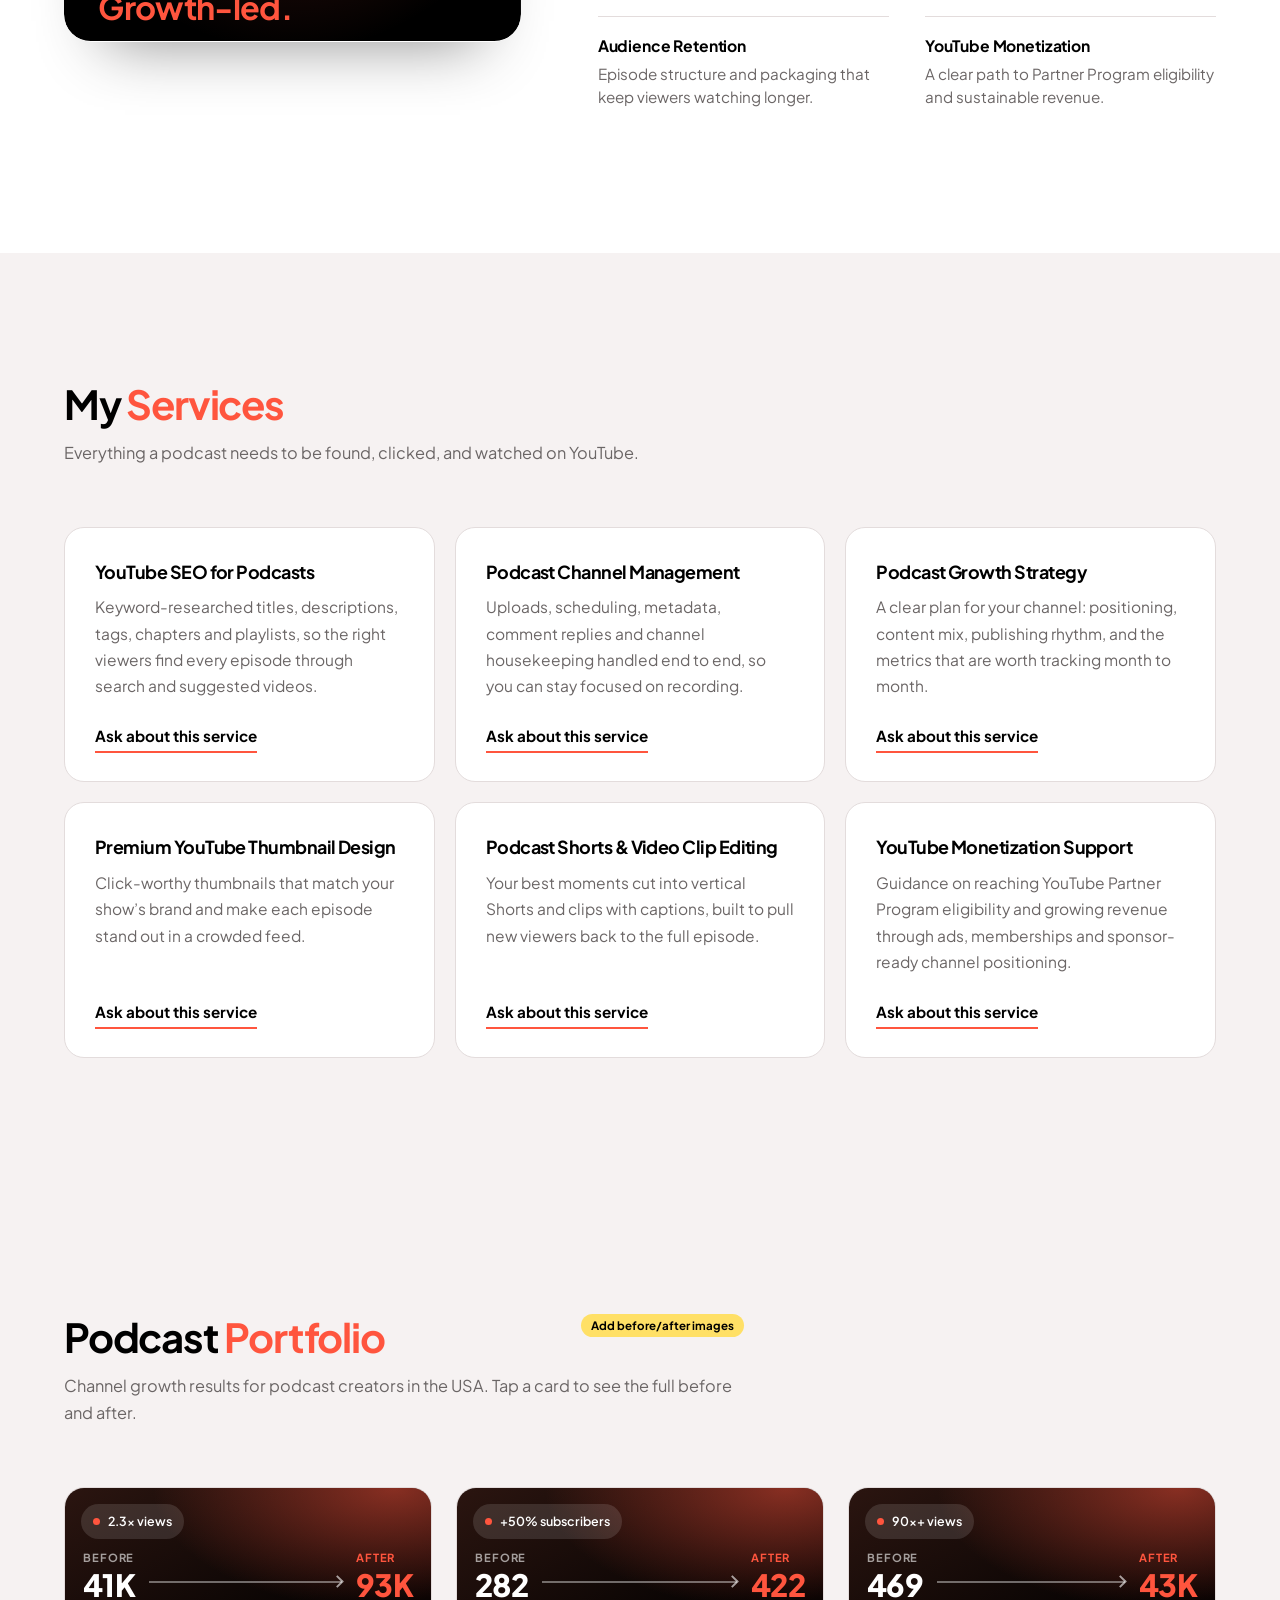
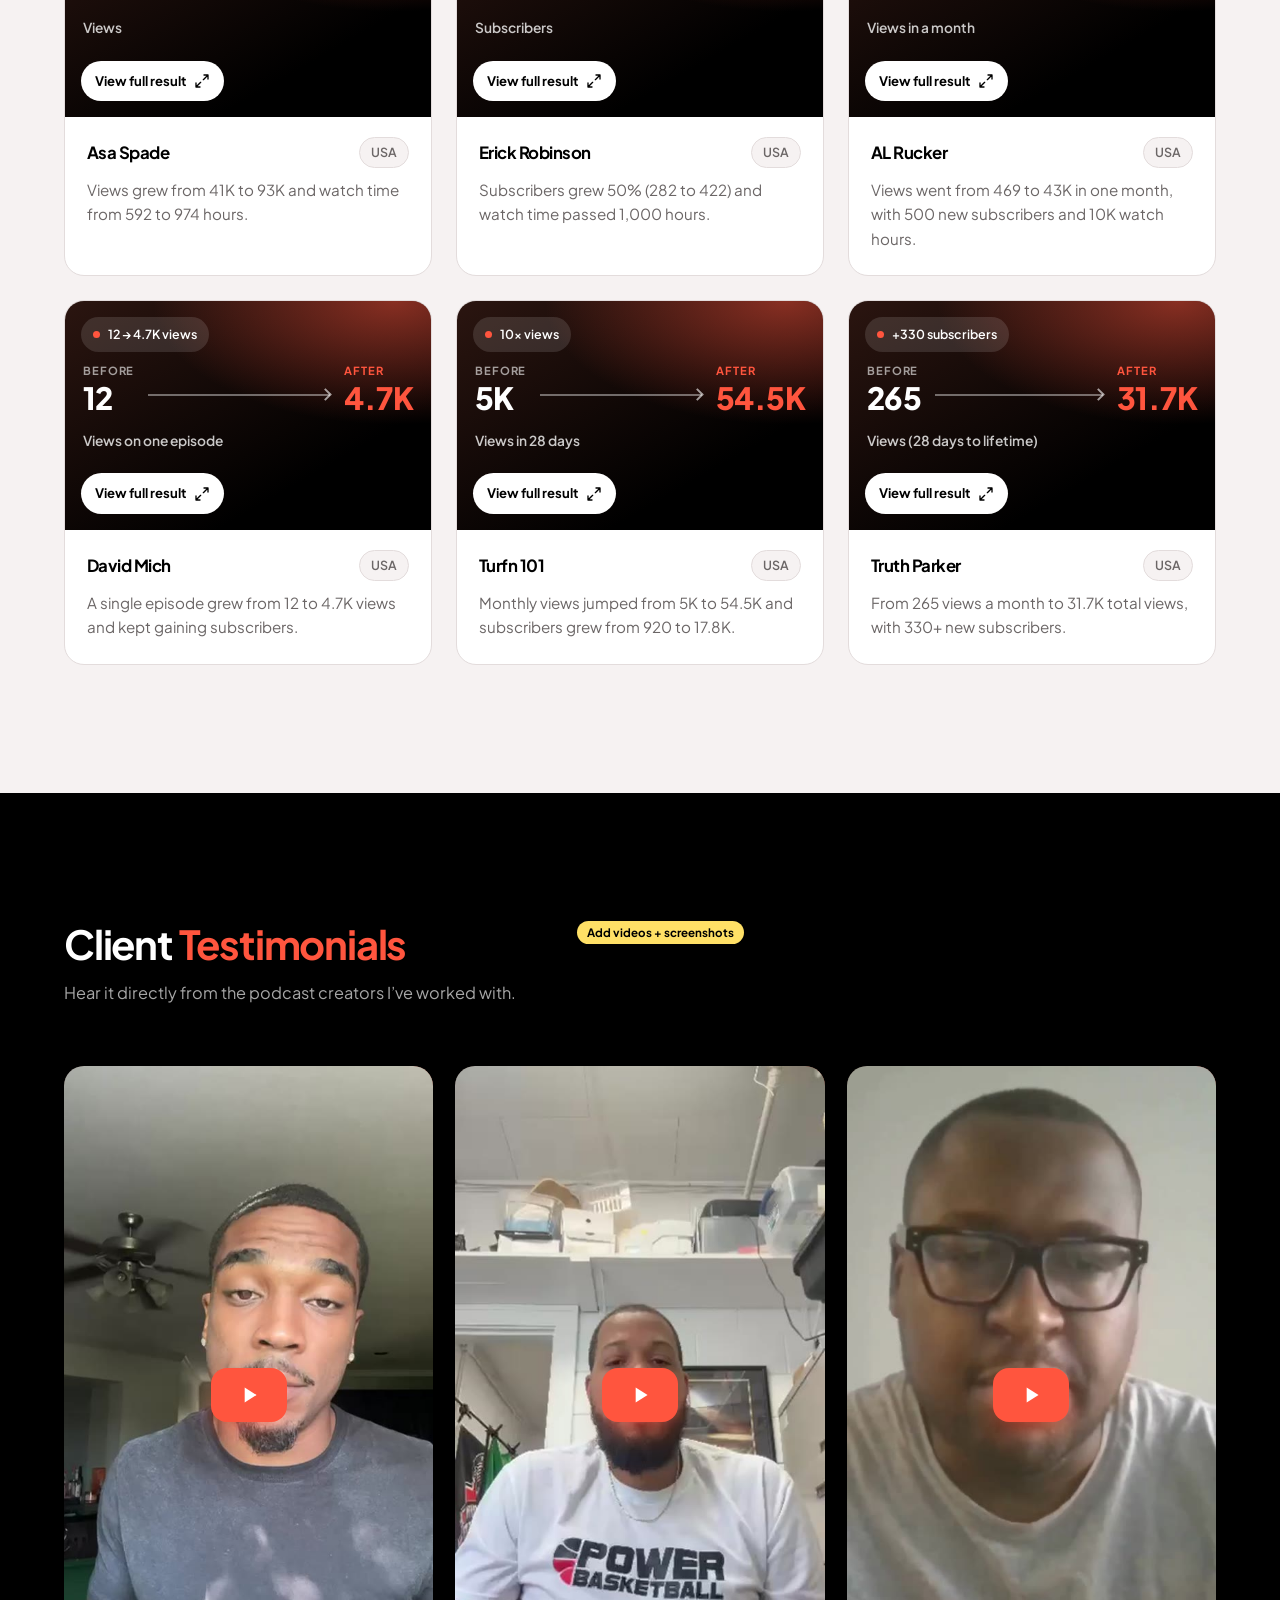
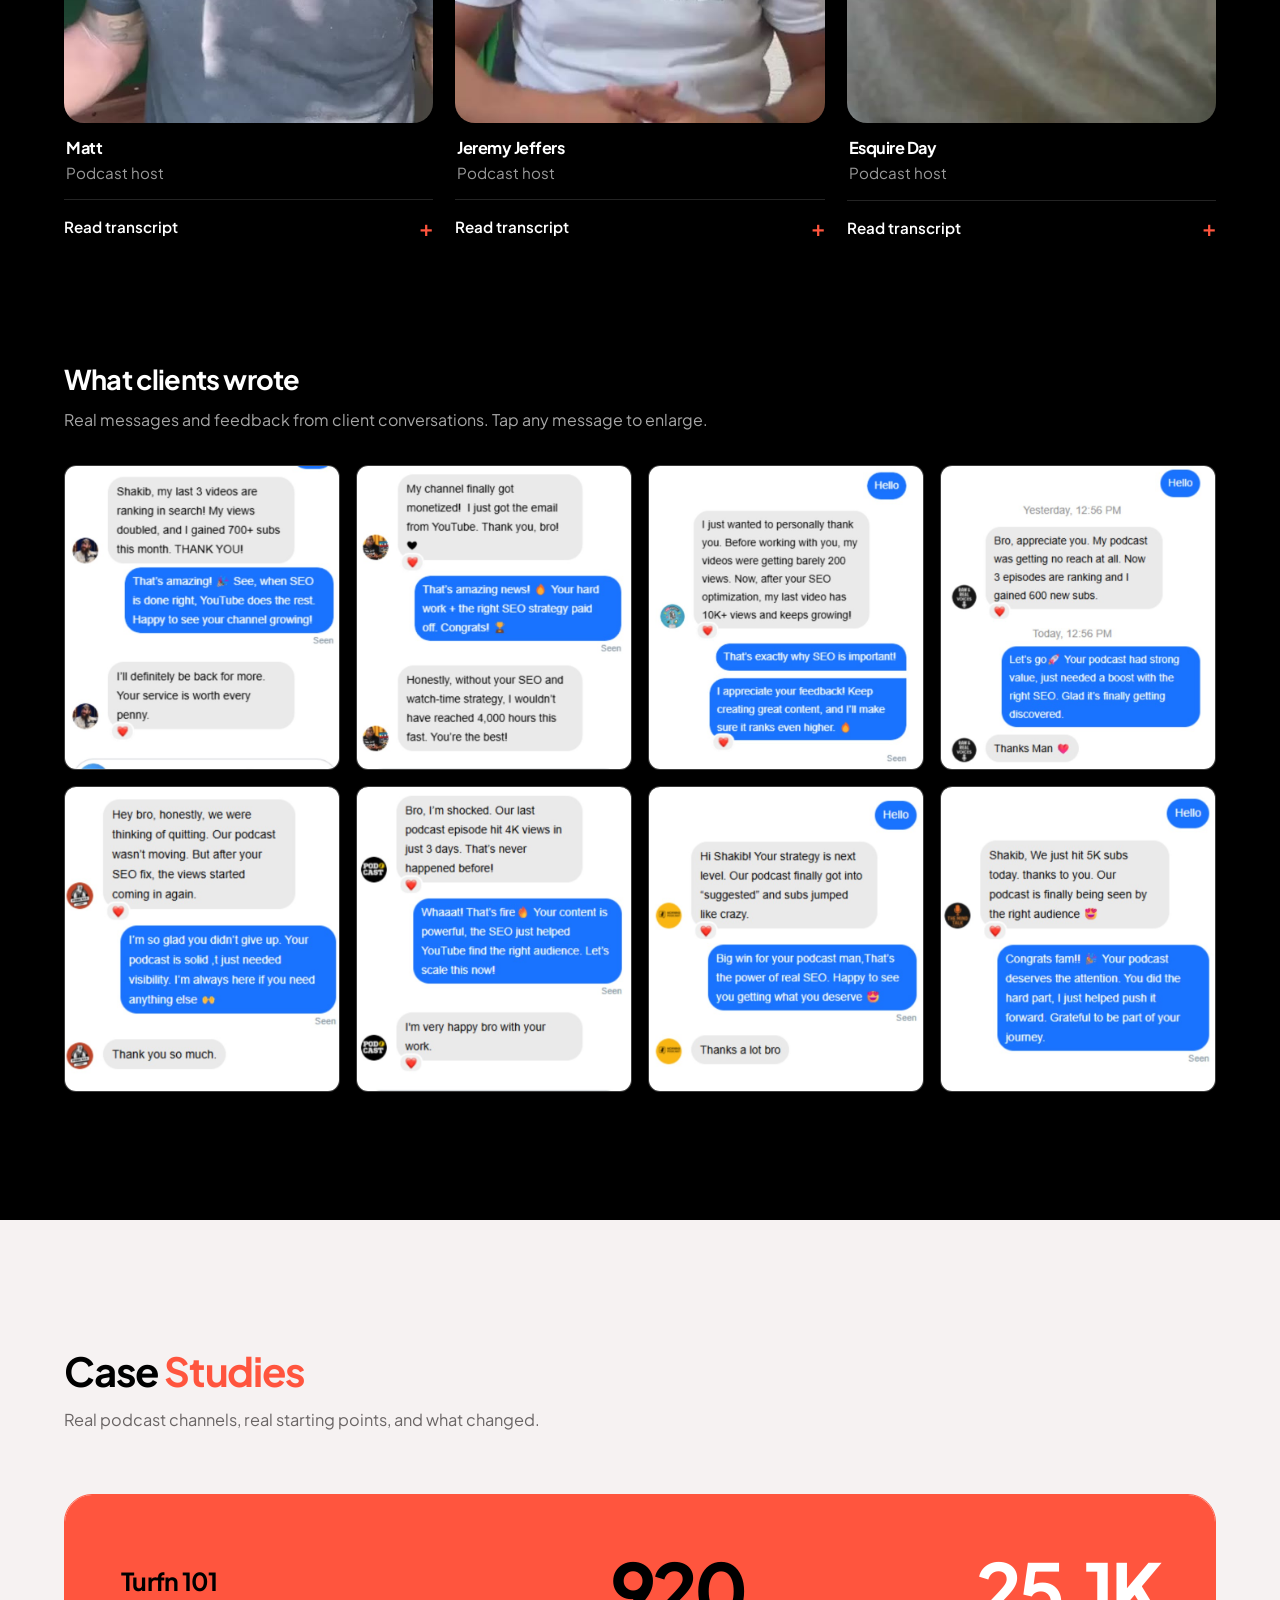
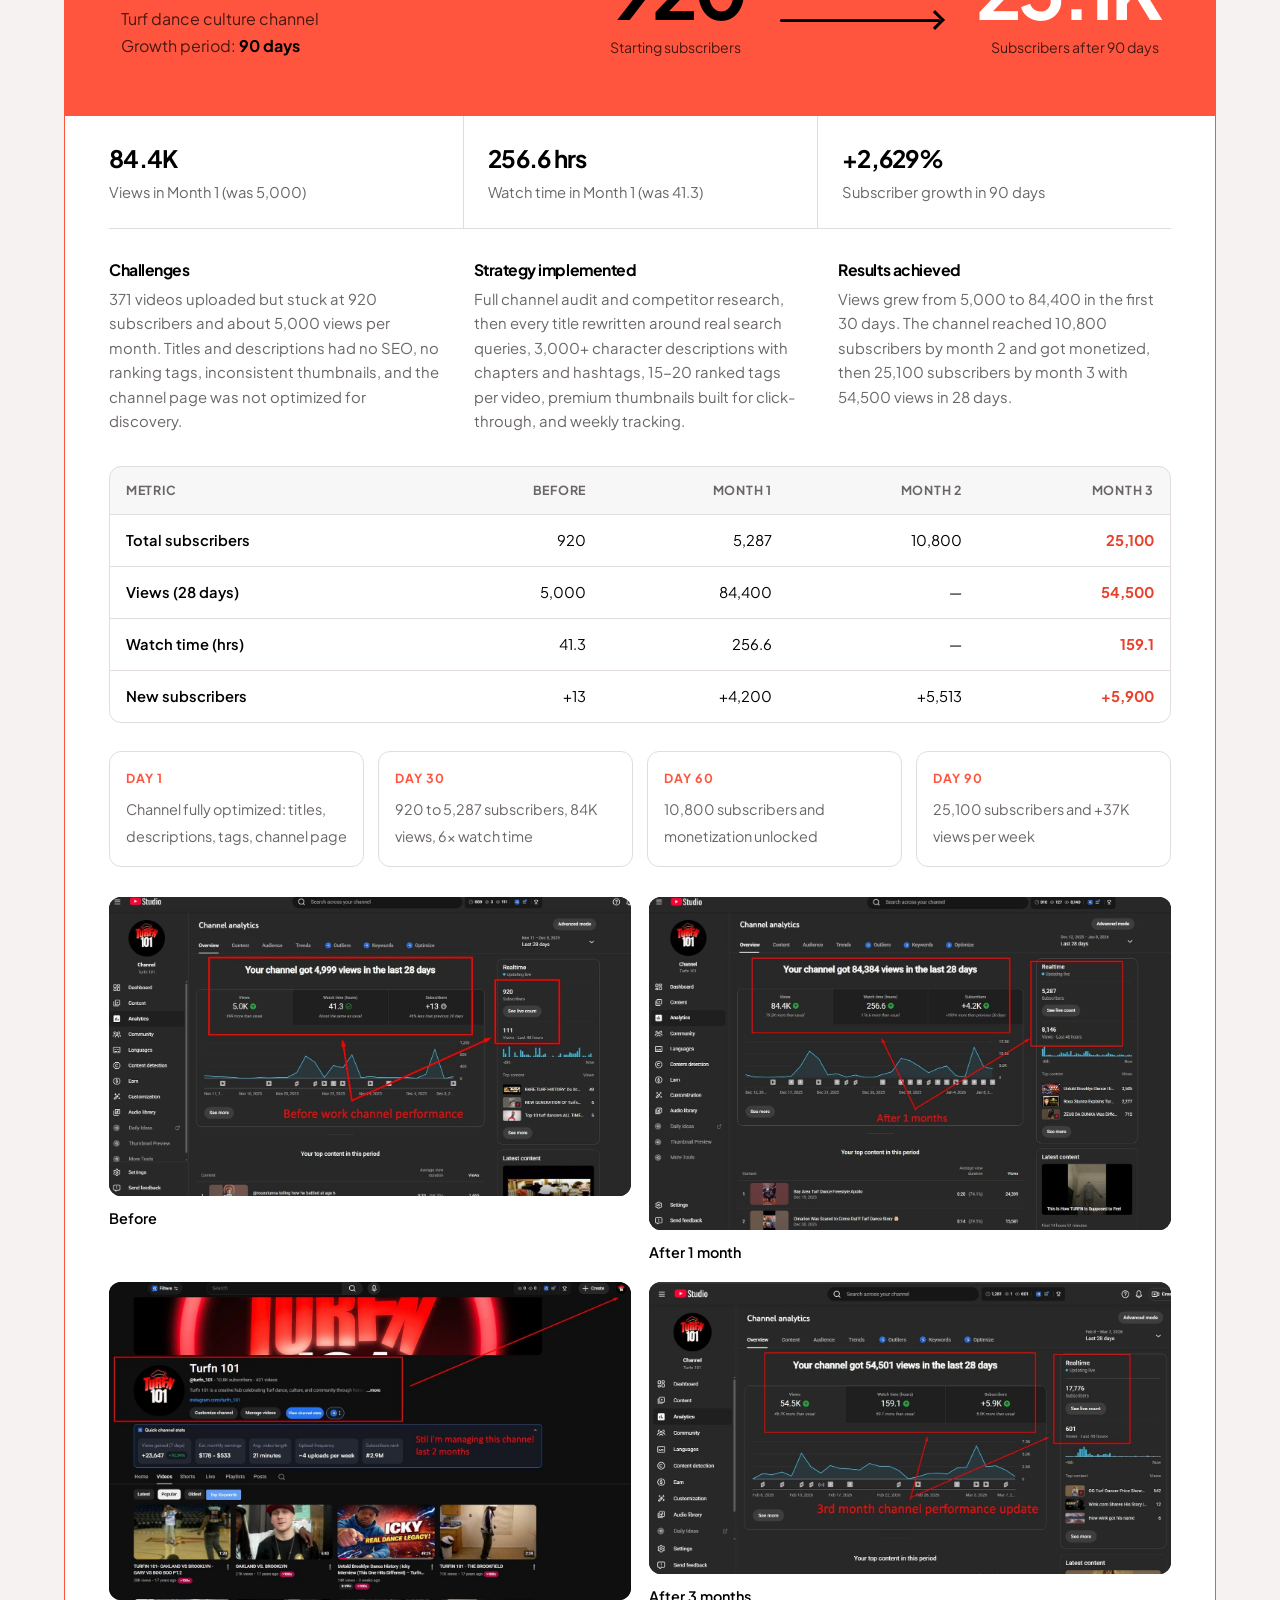
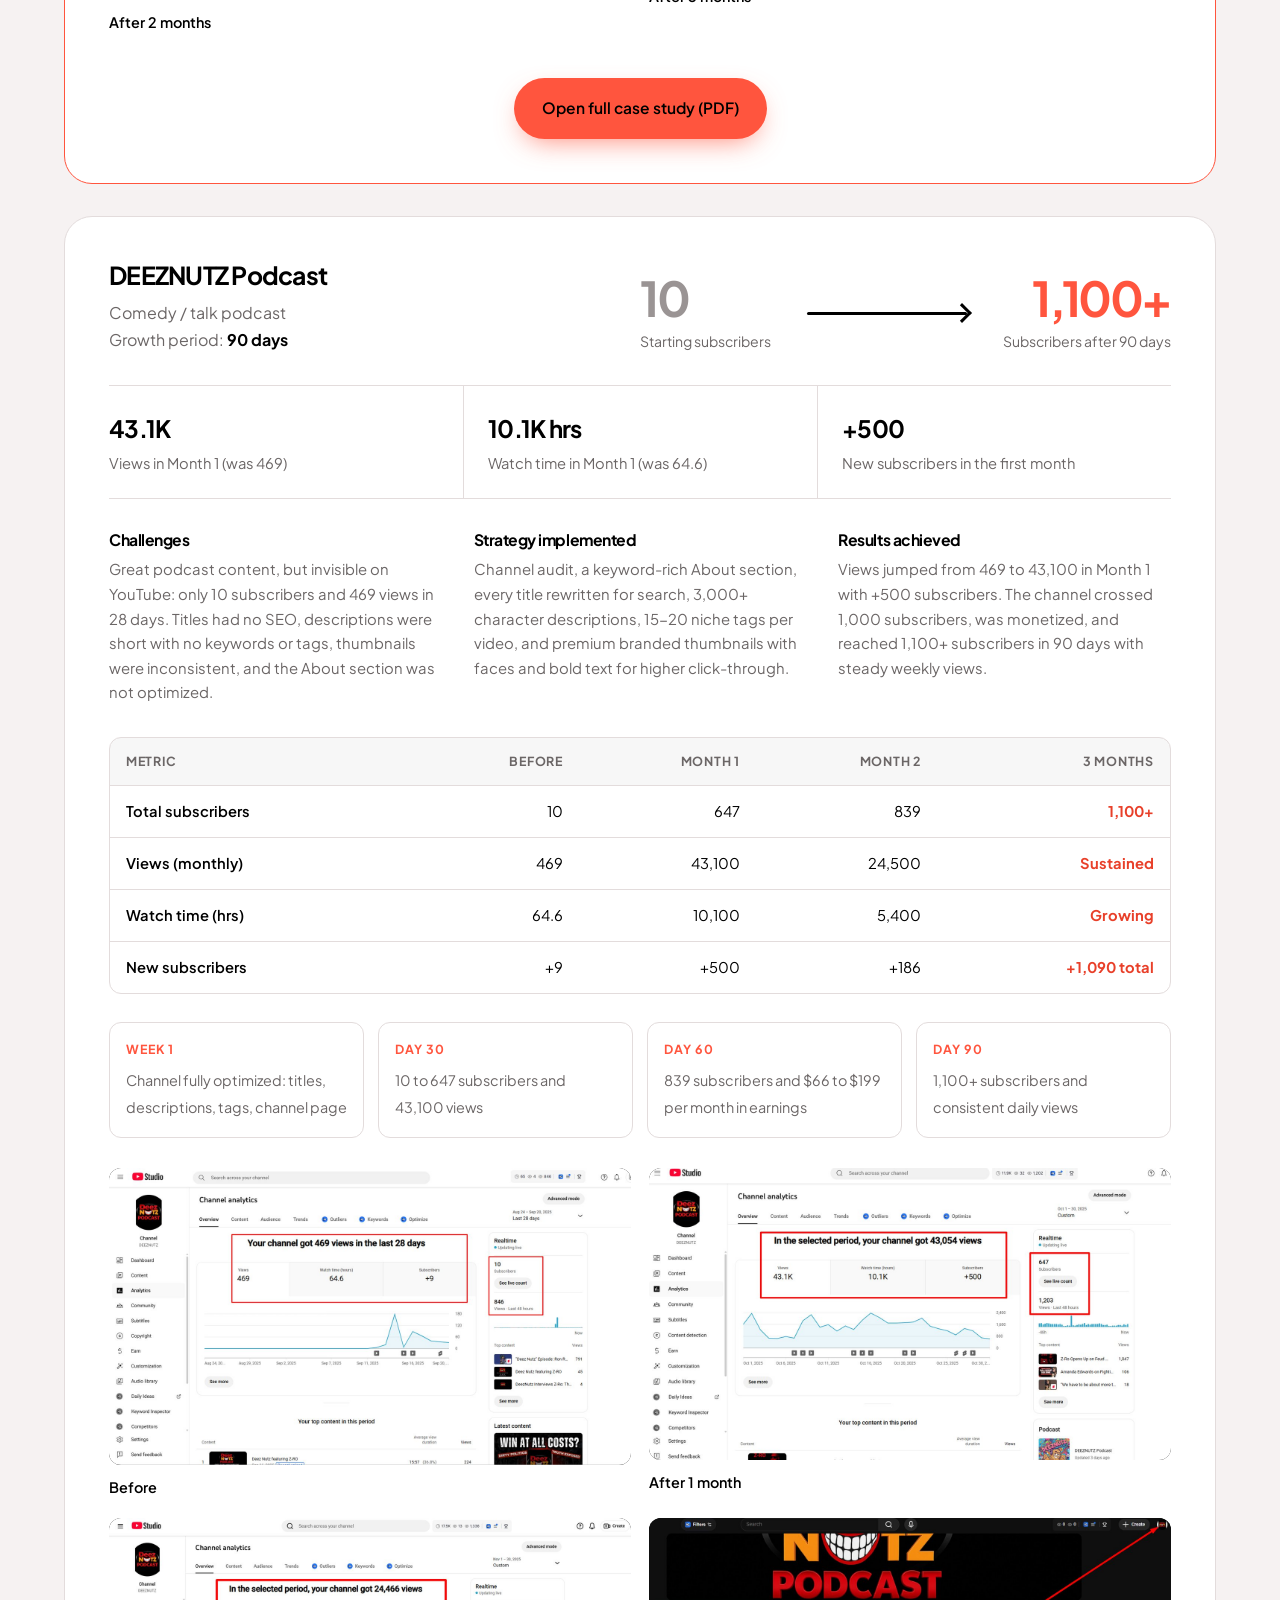
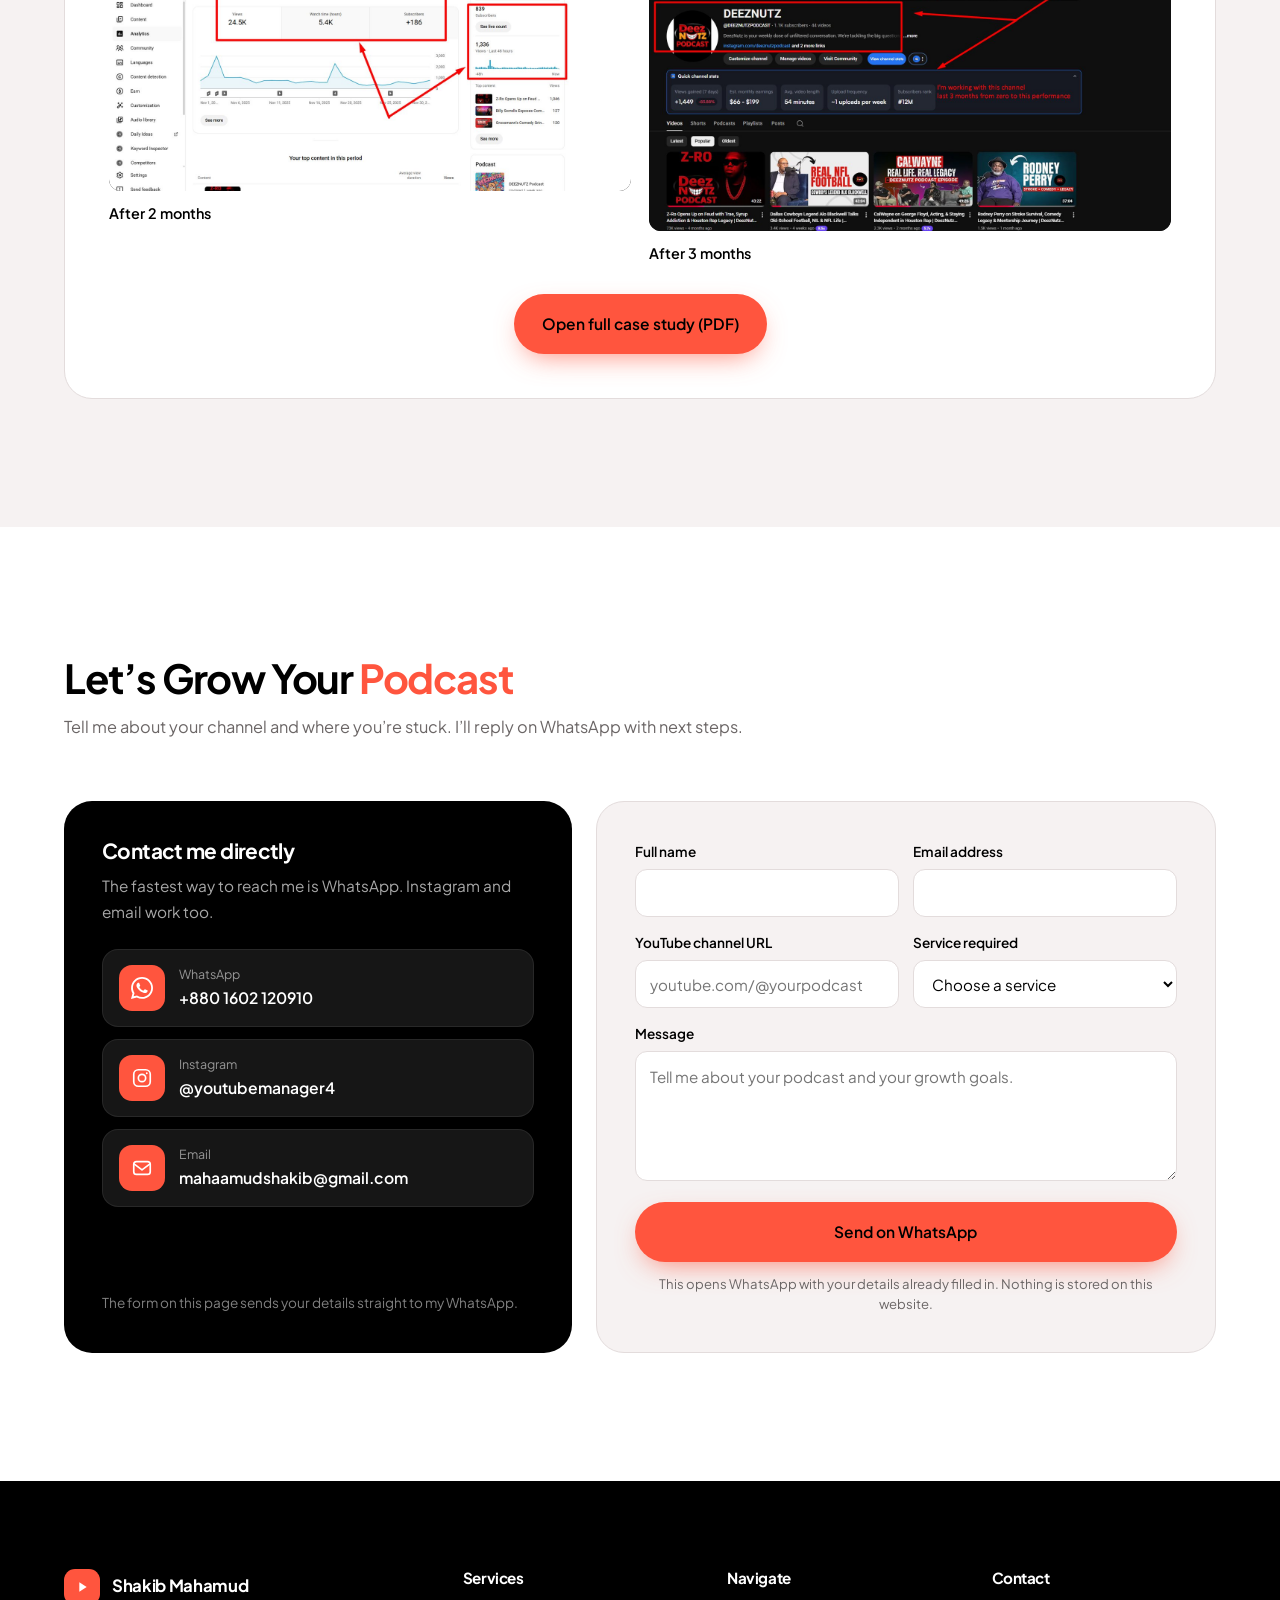
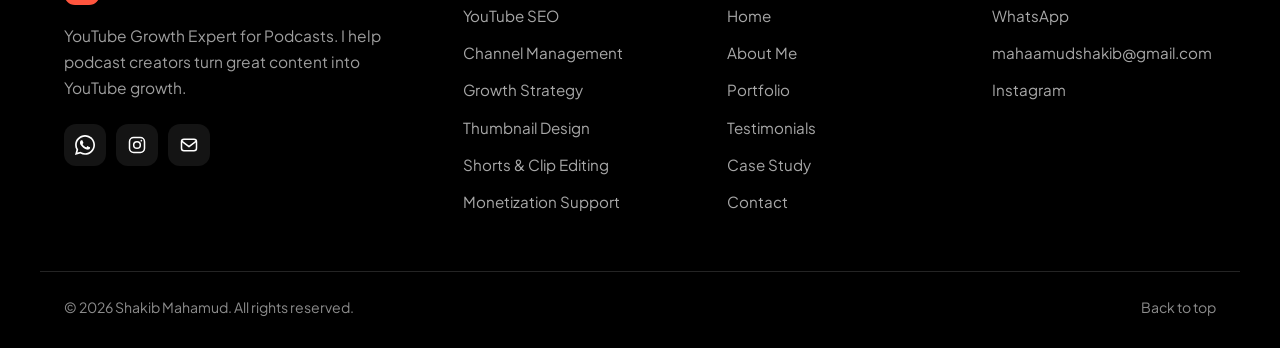
==== commit 59882155: "Add files via upload" ====
--- a/index.html
+++ b/index.html
@@ -24,7 +24,7 @@
 <link rel="preconnect" href="https://fonts.googleapis.com">
 <link rel="preconnect" href="https://fonts.gstatic.com" crossorigin>
 <link href="https://fonts.googleapis.com/css2?family=Plus+Jakarta+Sans:wght@400;500;600;700;800&display=swap" rel="stylesheet">
-<link rel="stylesheet" href="css/style.css?v=5">
+<link rel="stylesheet" href="css/style.css?v=6">
 
 <script type="application/ld+json">
 {
@@ -512,115 +512,167 @@
 <!-- ======================= 6. CASE STUDIES ======================= -->
 <section class="section cases" id="case-study">
   <div class="container">
-    <div class="section-head" data-placeholder="Add your case study details">
+    <div class="section-head">
       <h2 class="section-title">Case <em>Studies</em></h2>
       <p class="section-sub">Real podcast channels, real starting points, and what changed.</p>
     </div>
 
-    <!-- ========== CASE STUDY 1 (featured: ~900 to 40K) ========== -->
+    <!-- ========== CASE STUDY 1 (featured: Turfn 101, 920 to 25.1K) ========== -->
     <article class="case case--featured">
       <div class="case__hero">
         <div class="case__name">
-          <h3>Client Name</h3>
-          <p>Growth period: <strong>Add period</strong></p>
-        </div>
-        <div class="case__big" aria-label="Subscribers grew from approximately 900 to 40 thousand">
-          <div class="case__from"><span class="case__num">~900</span><span class="case__cap">Starting subscribers</span></div>
+          <h3>Turfn 101</h3>
+          <p>Turf dance culture channel<br>Growth period: <strong>90 days</strong></p>
+        </div>
+        <div class="case__big" aria-label="Subscribers grew from 920 to 25,100">
+          <div class="case__from"><span class="case__num">920</span><span class="case__cap">Starting subscribers</span></div>
           <div class="case__arrow" aria-hidden="true"></div>
-          <div class="case__to"><span class="case__num">40K</span><span class="case__cap">Current subscribers</span></div>
+          <div class="case__to"><span class="case__num">25.1K</span><span class="case__cap">Subscribers after 90 days</span></div>
         </div>
       </div>
 
       <div class="case__metrics">
-        <div><strong>Add</strong><span>Total views</span></div>
-        <div><strong>Add</strong><span>Watch hours</span></div>
-        <div><strong>Add</strong><span>Growth period</span></div>
+        <div><strong>84.4K</strong><span>Views in Month 1 (was 5,000)</span></div>
+        <div><strong>256.6 hrs</strong><span>Watch time in Month 1 (was 41.3)</span></div>
+        <div><strong>+2,629%</strong><span>Subscriber growth in 90 days</span></div>
       </div>
 
       <div class="case__text">
         <section>
           <h4>Challenges</h4>
-          <p>Describe where the channel was before you started: low views, inconsistent packaging, weak discoverability.</p>
+          <p>371 videos uploaded but stuck at 920 subscribers and about 5,000 views per month. Titles and descriptions had no SEO, no ranking tags, inconsistent thumbnails, and the channel page was not optimized for discovery.</p>
         </section>
         <section>
           <h4>Strategy implemented</h4>
-          <p>Describe what you changed: SEO approach, thumbnail system, upload rhythm, Shorts, retention work.</p>
+          <p>Full channel audit and competitor research, then every title rewritten around real search queries, 3,000+ character descriptions with chapters and hashtags, 15-20 ranked tags per video, premium thumbnails built for click-through, and weekly tracking.</p>
         </section>
         <section>
           <h4>Results achieved</h4>
-          <p>Describe the outcome in plain numbers and milestones you can prove with screenshots.</p>
+          <p>Views grew from 5,000 to 84,400 in the first 30 days. The channel reached 10,800 subscribers by month 2 and got monetized, then 25,100 subscribers by month 3 with 54,500 views in 28 days.</p>
         </section>
       </div>
+
+      <div class="case__table-wrap">
+        <table class="case__table">
+          <thead><tr><th>Metric</th><th>Before</th><th>Month 1</th><th>Month 2</th><th>Month 3</th></tr></thead>
+          <tbody><tr><th scope="row">Total subscribers</th><td>920</td><td>5,287</td><td>10,800</td><td>25,100</td></tr><tr><th scope="row">Views (28 days)</th><td>5,000</td><td>84,400</td><td>&mdash;</td><td>54,500</td></tr><tr><th scope="row">Watch time (hrs)</th><td>41.3</td><td>256.6</td><td>&mdash;</td><td>159.1</td></tr><tr><th scope="row">New subscribers</th><td>+13</td><td>+4,200</td><td>+5,513</td><td>+5,900</td></tr></tbody>
+        </table>
+      </div>
+
+      <ul class="case__miles">
+        <li><b>Day 1</b><span>Channel fully optimized: titles, descriptions, tags, channel page</span></li>
+        <li><b>Day 30</b><span>920 to 5,287 subscribers, 84K views, 6x watch time</span></li>
+        <li><b>Day 60</b><span>10,800 subscribers and monetization unlocked</span></li>
+        <li><b>Day 90</b><span>25,100 subscribers and +37K views per week</span></li>
+      </ul>
 
       <div class="case__shots">
         <figure>
-          <div class="media" data-lightbox style="--ar:16/10">
-            <div class="media__ph"><span class="media__name">Before</span><span class="media__path">images/case-studies/case1-before.jpg</span></div>
-            <img src="images/case-studies/case1-before.jpg" alt="Case study 1, before screenshot" loading="lazy" decoding="async">
+          <div class="media" data-lightbox style="--ar:1400/803">
+            <img src="images/case-studies/case1-before.jpg" alt="Turfn 101 Before YouTube Studio screenshot" loading="lazy" decoding="async">
           </div>
           <figcaption>Before</figcaption>
         </figure>
         <figure>
-          <div class="media" data-lightbox style="--ar:16/10">
-            <div class="media__ph"><span class="media__name">After</span><span class="media__path">images/case-studies/case1-after.jpg</span></div>
-            <img src="images/case-studies/case1-after.jpg" alt="Case study 1, after screenshot" loading="lazy" decoding="async">
-          </div>
-          <figcaption>After</figcaption>
-        </figure>
-      </div>
+          <div class="media" data-lightbox style="--ar:1400/893">
+            <img src="images/case-studies/case1-month1.jpg" alt="Turfn 101 After 1 month YouTube Studio screenshot" loading="lazy" decoding="async">
+          </div>
+          <figcaption>After 1 month</figcaption>
+        </figure>
+        <figure>
+          <div class="media" data-lightbox style="--ar:1400/852">
+            <img src="images/case-studies/case1-month2.jpg" alt="Turfn 101 After 2 months YouTube Studio screenshot" loading="lazy" decoding="async">
+          </div>
+          <figcaption>After 2 months</figcaption>
+        </figure>
+        <figure>
+          <div class="media" data-lightbox style="--ar:1400/783">
+            <img src="images/case-studies/case1-month3.jpg" alt="Turfn 101 After 3 months YouTube Studio screenshot" loading="lazy" decoding="async">
+          </div>
+          <figcaption>After 3 months</figcaption>
+        </figure>
+      </div>
+
+      <p class="case__cta"><a class="btn btn--primary" href="pdfs/Turfn101-Case-Study.pdf" target="_blank" rel="noopener">Open full case study (PDF)</a></p>
     </article>
 
-    <!-- ========== CASE STUDY 2 ========== -->
+    <!-- ========== CASE STUDY 2 (DEEZNUTZ Podcast, 10 to 1,100+) ========== -->
     <article class="case">
       <div class="case__hero">
         <div class="case__name">
-          <h3>Client Name</h3>
-          <p>Growth period: <strong>Add period</strong></p>
-        </div>
-        <div class="case__big" aria-label="Subscriber growth">
-          <div class="case__from"><span class="case__num">Start</span><span class="case__cap">Starting subscribers</span></div>
+          <h3>DEEZNUTZ Podcast</h3>
+          <p>Comedy / talk podcast<br>Growth period: <strong>90 days</strong></p>
+        </div>
+        <div class="case__big" aria-label="Subscribers grew from 10 to 1,100 plus">
+          <div class="case__from"><span class="case__num">10</span><span class="case__cap">Starting subscribers</span></div>
           <div class="case__arrow" aria-hidden="true"></div>
-          <div class="case__to"><span class="case__num">Now</span><span class="case__cap">Current subscribers</span></div>
+          <div class="case__to"><span class="case__num">1,100+</span><span class="case__cap">Subscribers after 90 days</span></div>
         </div>
       </div>
 
       <div class="case__metrics">
-        <div><strong>Add</strong><span>Total views</span></div>
-        <div><strong>Add</strong><span>Watch hours</span></div>
-        <div><strong>Add</strong><span>Growth period</span></div>
+        <div><strong>43.1K</strong><span>Views in Month 1 (was 469)</span></div>
+        <div><strong>10.1K hrs</strong><span>Watch time in Month 1 (was 64.6)</span></div>
+        <div><strong>+500</strong><span>New subscribers in the first month</span></div>
       </div>
 
       <div class="case__text">
         <section>
           <h4>Challenges</h4>
-          <p>Describe where the channel was before you started.</p>
+          <p>Great podcast content, but invisible on YouTube: only 10 subscribers and 469 views in 28 days. Titles had no SEO, descriptions were short with no keywords or tags, thumbnails were inconsistent, and the About section was not optimized.</p>
         </section>
         <section>
           <h4>Strategy implemented</h4>
-          <p>Describe what you changed and why.</p>
+          <p>Channel audit, a keyword-rich About section, every title rewritten for search, 3,000+ character descriptions, 15-20 niche tags per video, and premium branded thumbnails with faces and bold text for higher click-through.</p>
         </section>
         <section>
           <h4>Results achieved</h4>
-          <p>Describe the outcome with numbers you can prove.</p>
+          <p>Views jumped from 469 to 43,100 in Month 1 with +500 subscribers. The channel crossed 1,000 subscribers, was monetized, and reached 1,100+ subscribers in 90 days with steady weekly views.</p>
         </section>
       </div>
+
+      <div class="case__table-wrap">
+        <table class="case__table">
+          <thead><tr><th>Metric</th><th>Before</th><th>Month 1</th><th>Month 2</th><th>3 Months</th></tr></thead>
+          <tbody><tr><th scope="row">Total subscribers</th><td>10</td><td>647</td><td>839</td><td>1,100+</td></tr><tr><th scope="row">Views (monthly)</th><td>469</td><td>43,100</td><td>24,500</td><td>Sustained</td></tr><tr><th scope="row">Watch time (hrs)</th><td>64.6</td><td>10,100</td><td>5,400</td><td>Growing</td></tr><tr><th scope="row">New subscribers</th><td>+9</td><td>+500</td><td>+186</td><td>+1,090 total</td></tr></tbody>
+        </table>
+      </div>
+
+      <ul class="case__miles">
+        <li><b>Week 1</b><span>Channel fully optimized: titles, descriptions, tags, channel page</span></li>
+        <li><b>Day 30</b><span>10 to 647 subscribers and 43,100 views</span></li>
+        <li><b>Day 60</b><span>839 subscribers and $66 to $199 per month in earnings</span></li>
+        <li><b>Day 90</b><span>1,100+ subscribers and consistent daily views</span></li>
+      </ul>
 
       <div class="case__shots">
         <figure>
-          <div class="media" data-lightbox style="--ar:16/10">
-            <div class="media__ph"><span class="media__name">Before</span><span class="media__path">images/case-studies/case2-before.jpg</span></div>
-            <img src="images/case-studies/case2-before.jpg" alt="Case study 2, before screenshot" loading="lazy" decoding="async">
+          <div class="media" data-lightbox style="--ar:1400/798">
+            <img src="images/case-studies/case2-before.jpg" alt="DEEZNUTZ Podcast Before YouTube Studio screenshot" loading="lazy" decoding="async">
           </div>
           <figcaption>Before</figcaption>
         </figure>
         <figure>
-          <div class="media" data-lightbox style="--ar:16/10">
-            <div class="media__ph"><span class="media__name">After</span><span class="media__path">images/case-studies/case2-after.jpg</span></div>
-            <img src="images/case-studies/case2-after.jpg" alt="Case study 2, after screenshot" loading="lazy" decoding="async">
-          </div>
-          <figcaption>After</figcaption>
-        </figure>
-      </div>
+          <div class="media" data-lightbox style="--ar:1400/784">
+            <img src="images/case-studies/case2-month1.jpg" alt="DEEZNUTZ Podcast After 1 month YouTube Studio screenshot" loading="lazy" decoding="async">
+          </div>
+          <figcaption>After 1 month</figcaption>
+        </figure>
+        <figure>
+          <div class="media" data-lightbox style="--ar:1400/734">
+            <img src="images/case-studies/case2-month2.jpg" alt="DEEZNUTZ Podcast After 2 months YouTube Studio screenshot" loading="lazy" decoding="async">
+          </div>
+          <figcaption>After 2 months</figcaption>
+        </figure>
+        <figure>
+          <div class="media" data-lightbox style="--ar:1400/842">
+            <img src="images/case-studies/case2-month3.jpg" alt="DEEZNUTZ Podcast After 3 months YouTube Studio screenshot" loading="lazy" decoding="async">
+          </div>
+          <figcaption>After 3 months</figcaption>
+        </figure>
+      </div>
+
+      <p class="case__cta"><a class="btn btn--primary" href="pdfs/DeezNutz-Case-Study.pdf" target="_blank" rel="noopener">Open full case study (PDF)</a></p>
     </article>
   </div>
 </section>
@@ -741,6 +793,6 @@
   </div>
 </footer>
 
-<script src="js/script.js?v=5" defer></script>
+<script src="js/script.js?v=6" defer></script>
 </body>
 </html>
--- a/css/style.css
+++ b/css/style.css
@@ -391,3 +391,25 @@
 /* consistent control heights */
 .field input, .field select { height: 48px; }
 .field select { padding-right: 10px; }
+
+/* ---------- Case study extras: timeline table, milestones, PDF button ---------- */
+.case__table-wrap { margin-bottom: 28px; overflow-x: auto; border: 1px solid var(--line); border-radius: var(--radius-s); }
+.case--featured .case__table-wrap { margin-left: clamp(24px, 4vw, 44px); margin-right: clamp(24px, 4vw, 44px); }
+.case__table { width: 100%; min-width: 520px; border-collapse: collapse; font-size: .92rem; }
+.case__table th, .case__table td { padding: 13px 16px; text-align: right; border-bottom: 1px solid var(--line); white-space: nowrap; }
+.case__table thead th { font-size: .78rem; letter-spacing: .06em; text-transform: uppercase; color: var(--grey); background: rgba(0, 0, 0, .03); }
+.case__table th:first-child { text-align: left; }
+.case__table tbody th { font-weight: 600; color: var(--ink); }
+.case__table tbody tr:last-child th, .case__table tbody tr:last-child td { border-bottom: 0; }
+.case__table td:last-child { font-weight: 700; color: var(--accent-dark, var(--accent)); }
+.case__miles { list-style: none; margin: 0 0 30px; padding: 0; display: grid; grid-template-columns: repeat(4, 1fr); gap: 14px; }
+.case--featured .case__miles { margin-left: clamp(24px, 4vw, 44px); margin-right: clamp(24px, 4vw, 44px); }
+.case__miles li { padding: 16px; border: 1px solid var(--line); border-radius: var(--radius-s); }
+.case__miles b { display: block; margin-bottom: 6px; font-size: .78rem; letter-spacing: .08em; text-transform: uppercase; color: var(--accent); }
+.case__miles span { font-size: .9rem; line-height: 1.5; color: var(--grey); }
+.case__shots .media { aspect-ratio: var(--ar, 16/9); }
+.case__shots .media img { width: 100%; height: 100%; object-fit: cover; }
+.case__cta { margin: 28px 0 0; text-align: center; }
+.case--featured .case__cta { margin-bottom: clamp(24px, 4vw, 44px); }
+@media (max-width: 1020px) { .case__miles { grid-template-columns: repeat(2, 1fr); } }
+@media (max-width: 640px) { .case__miles { grid-template-columns: 1fr; } }
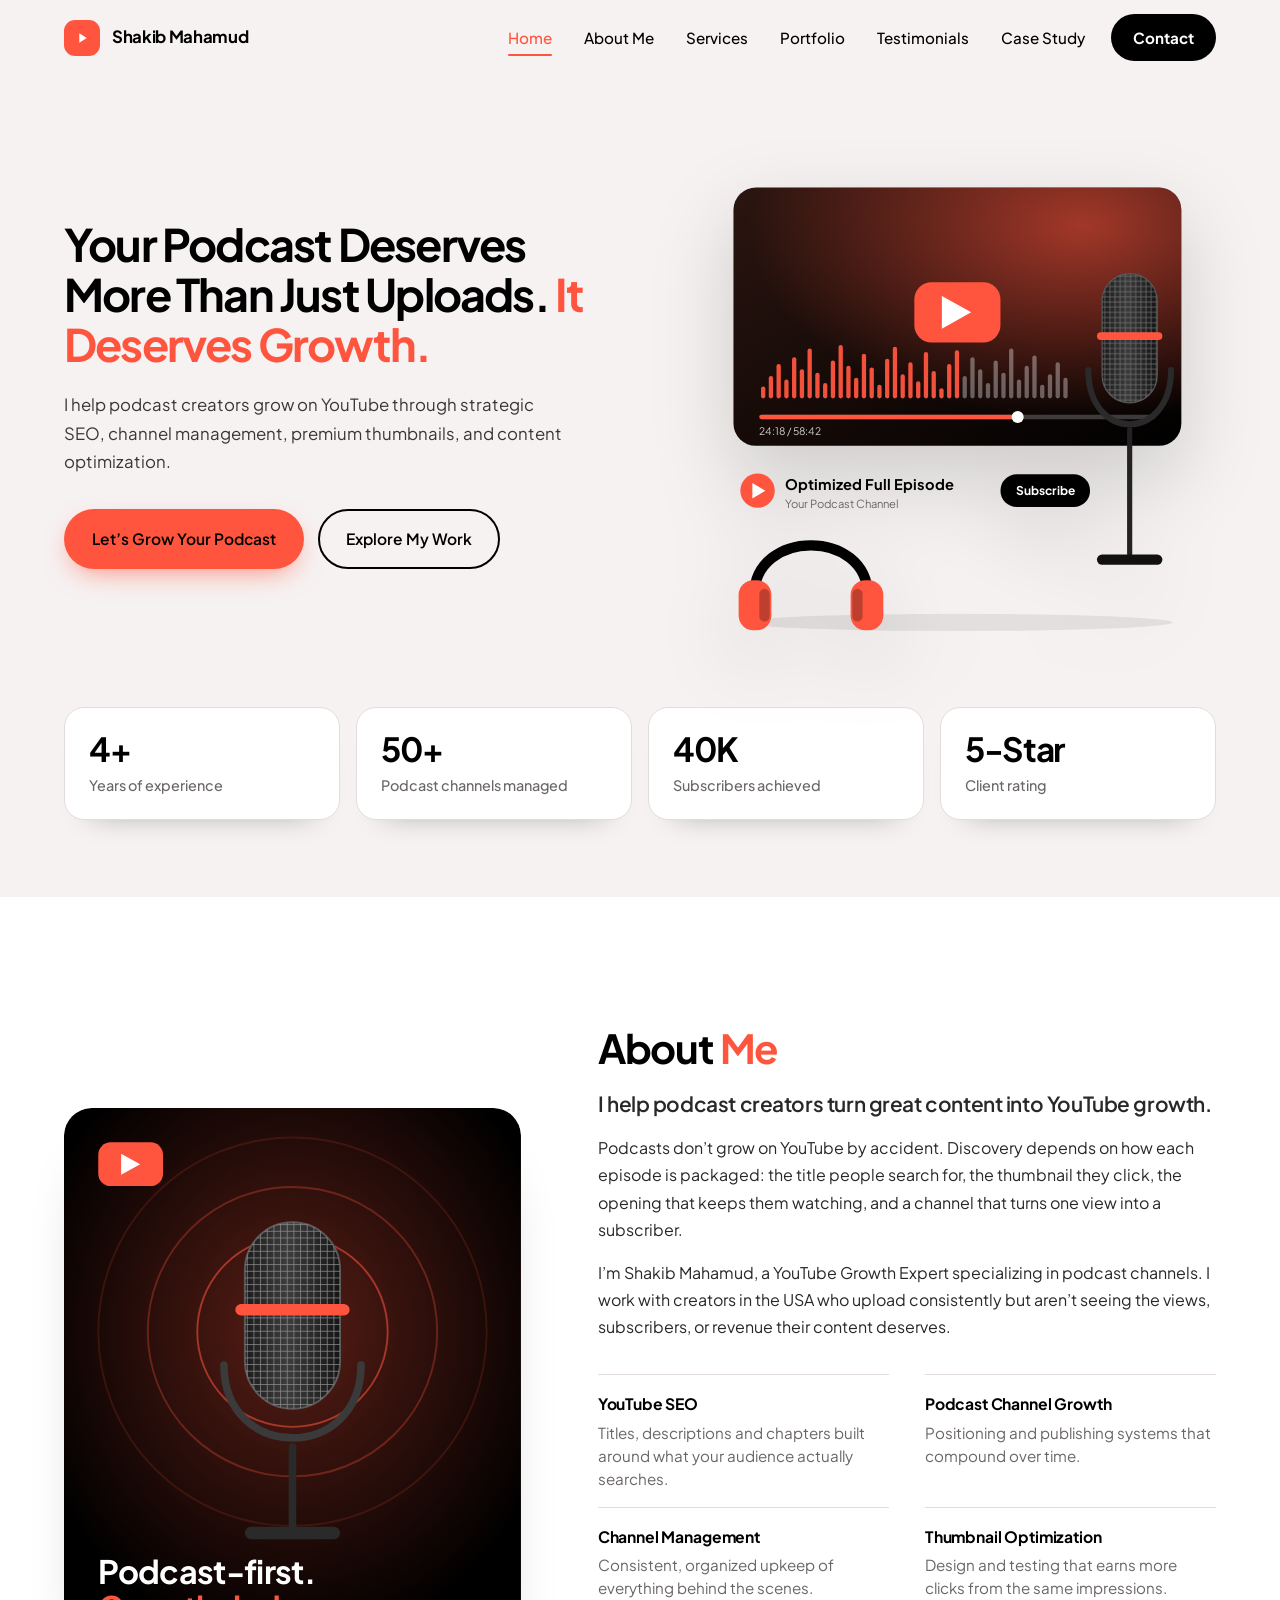
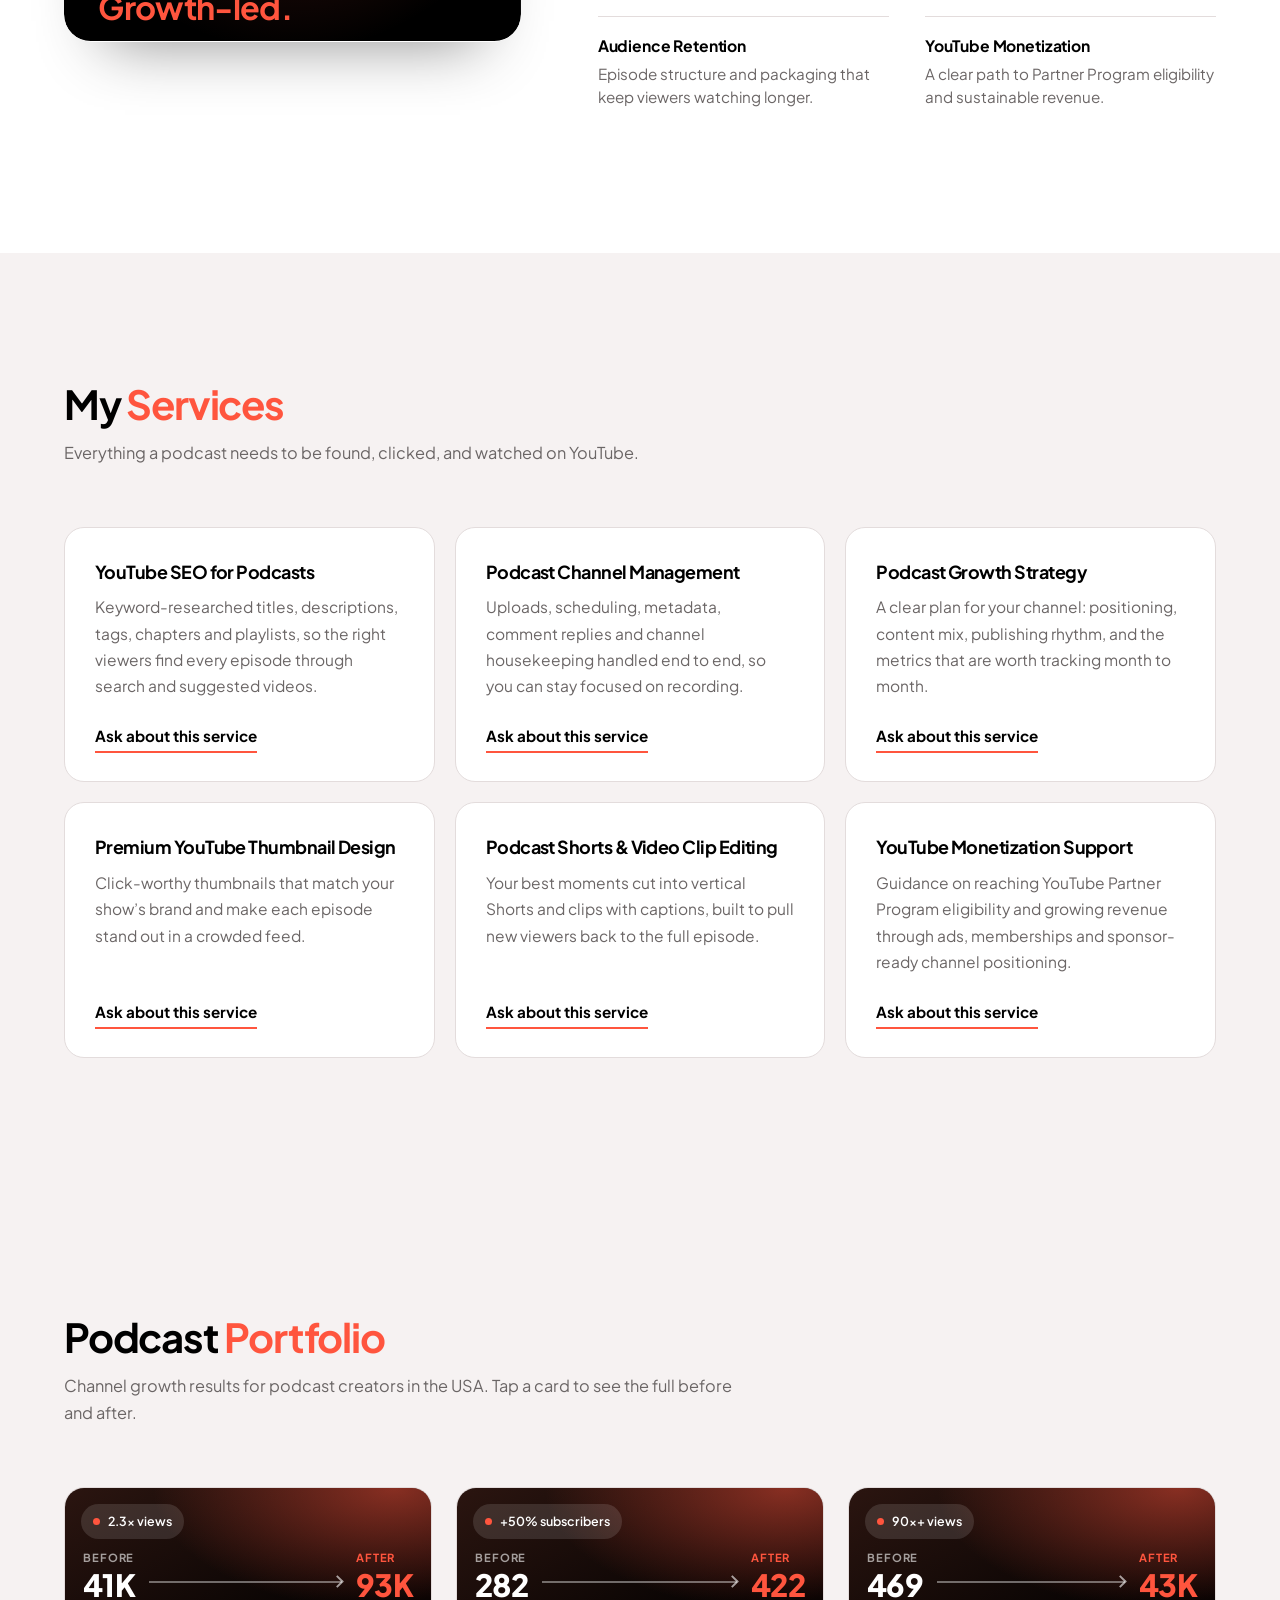
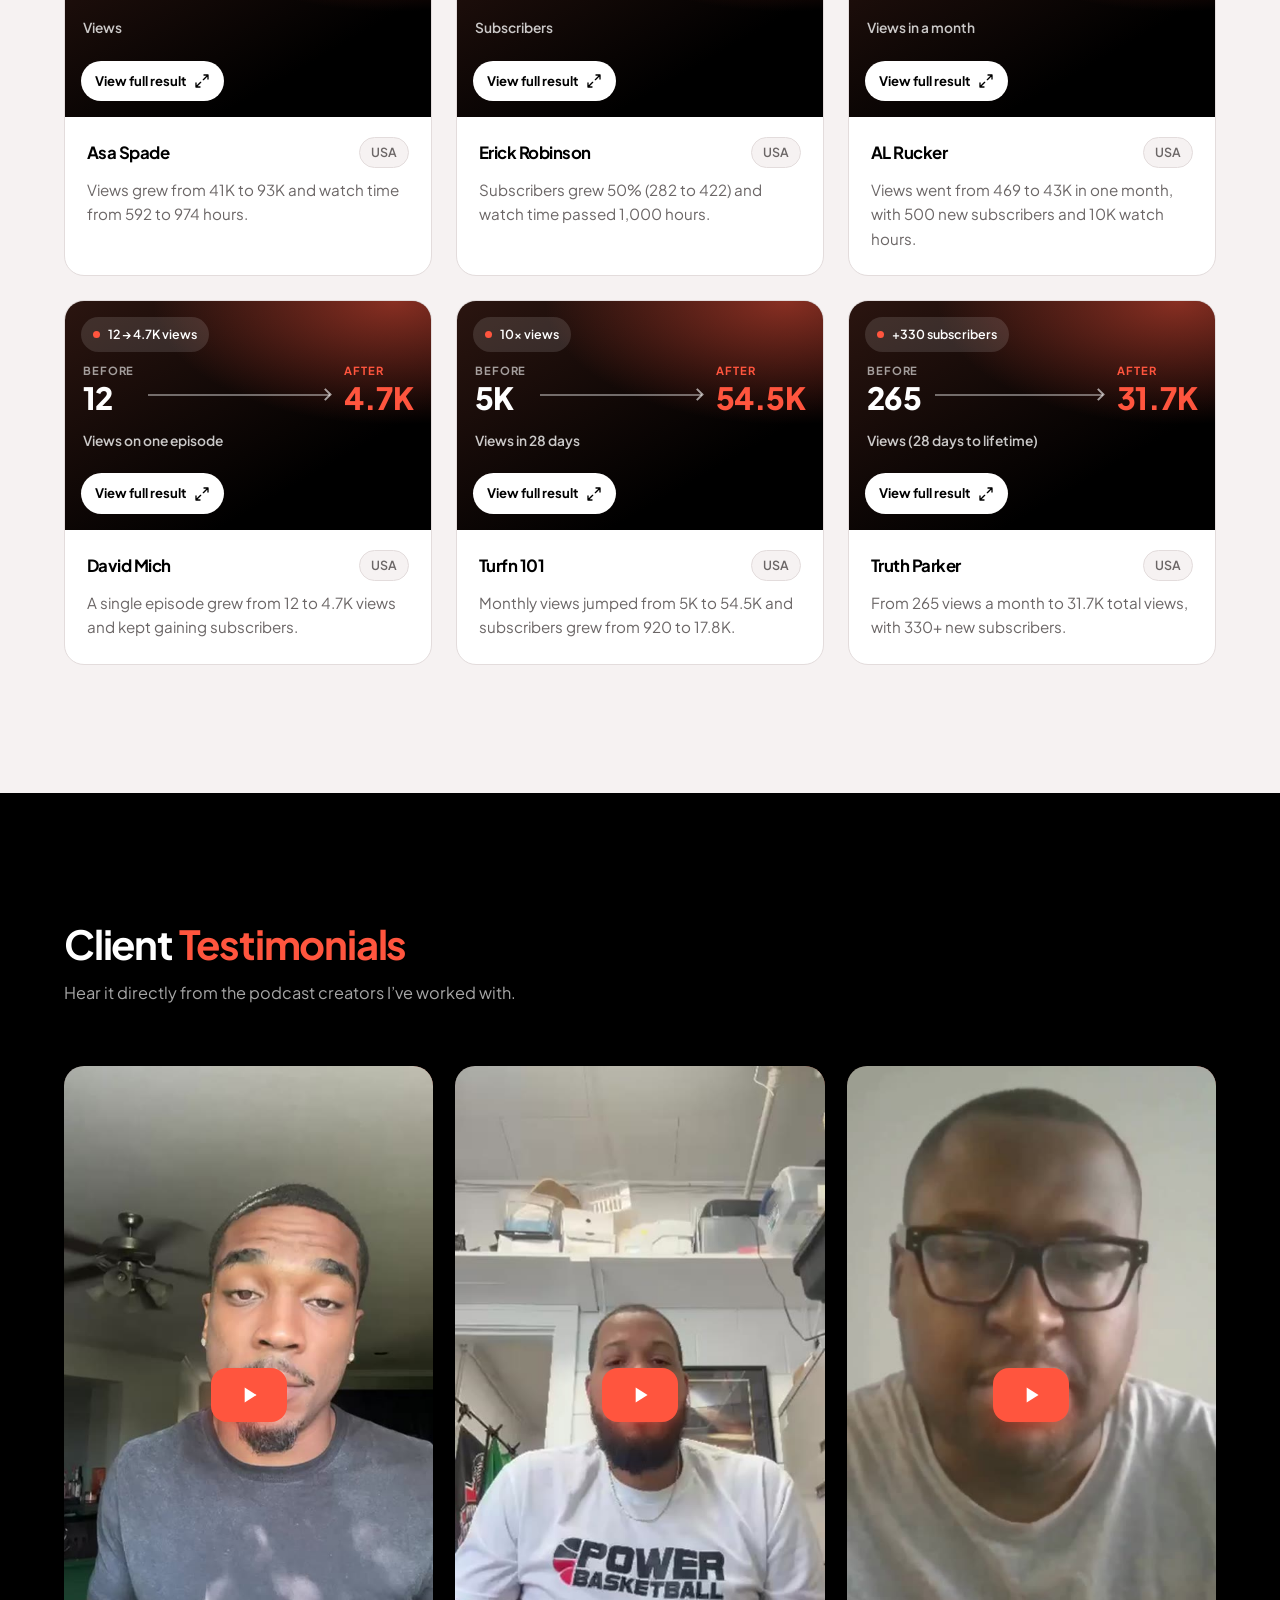
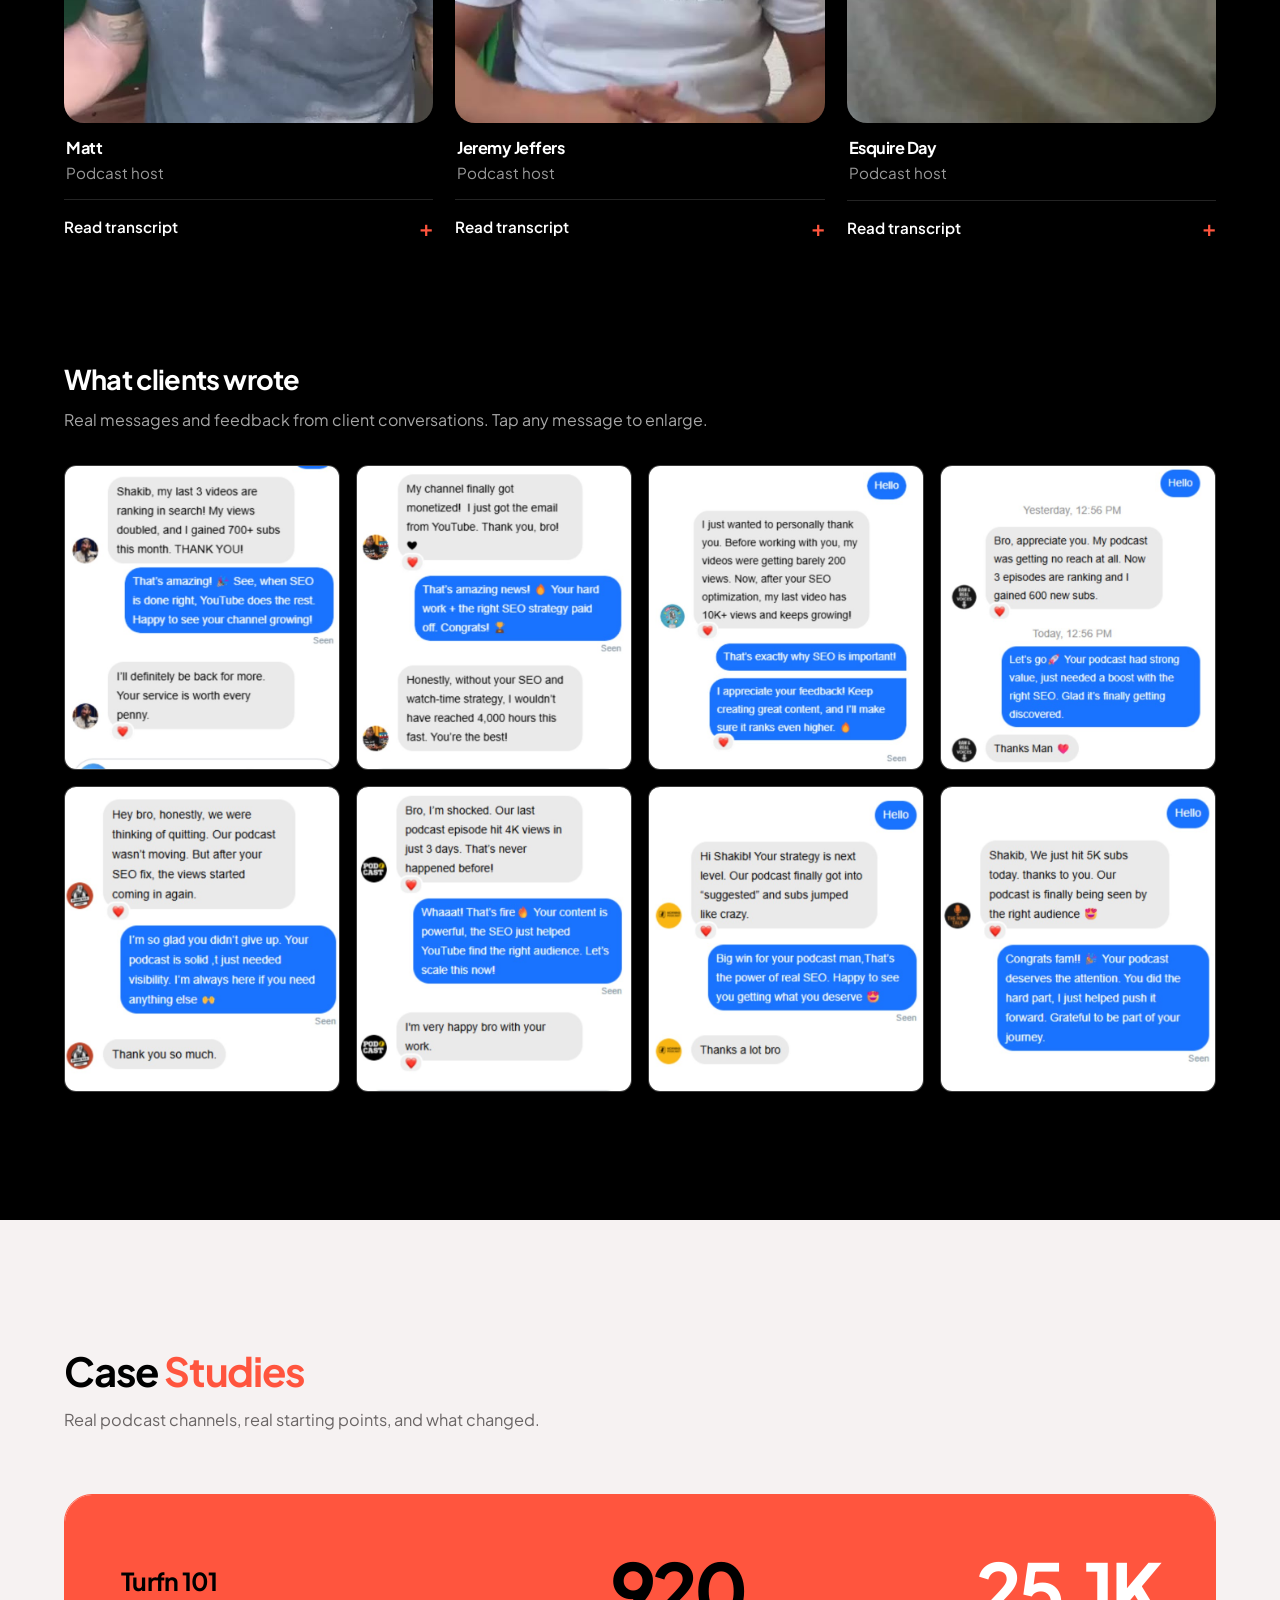
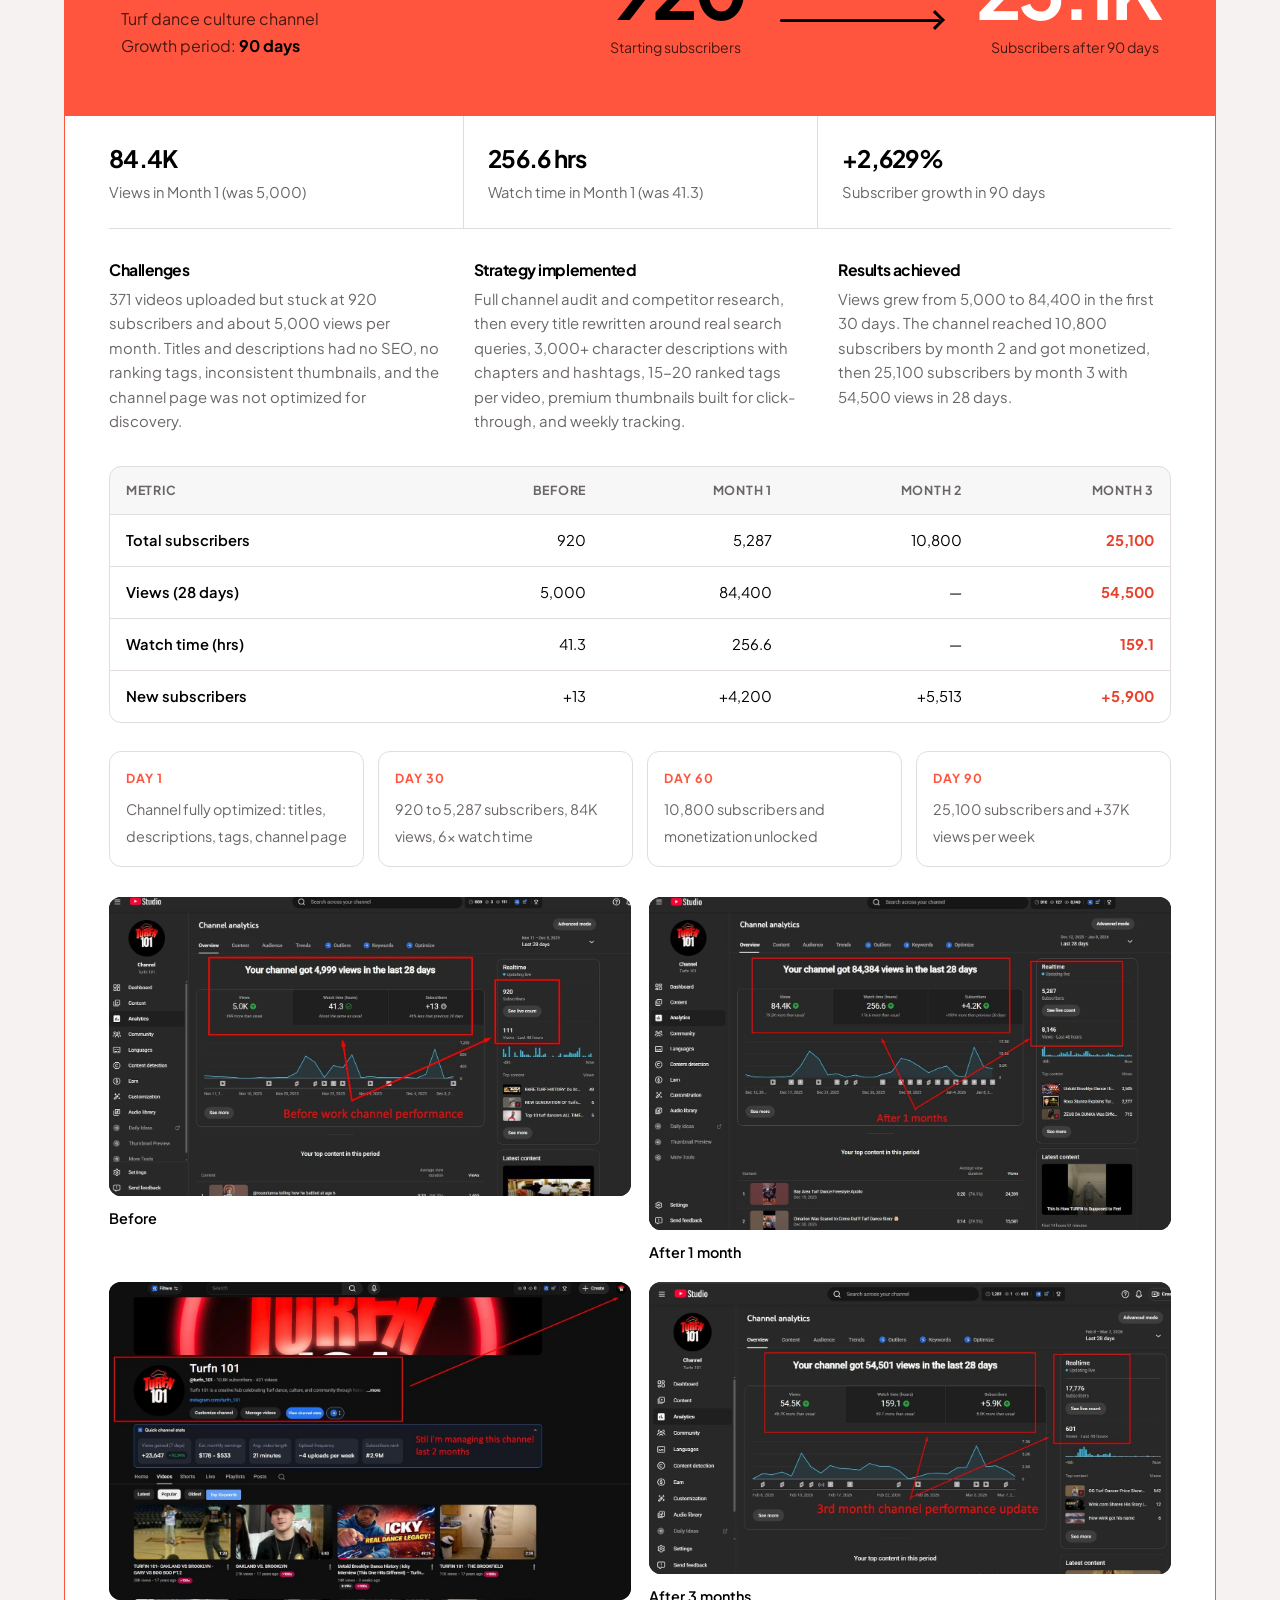
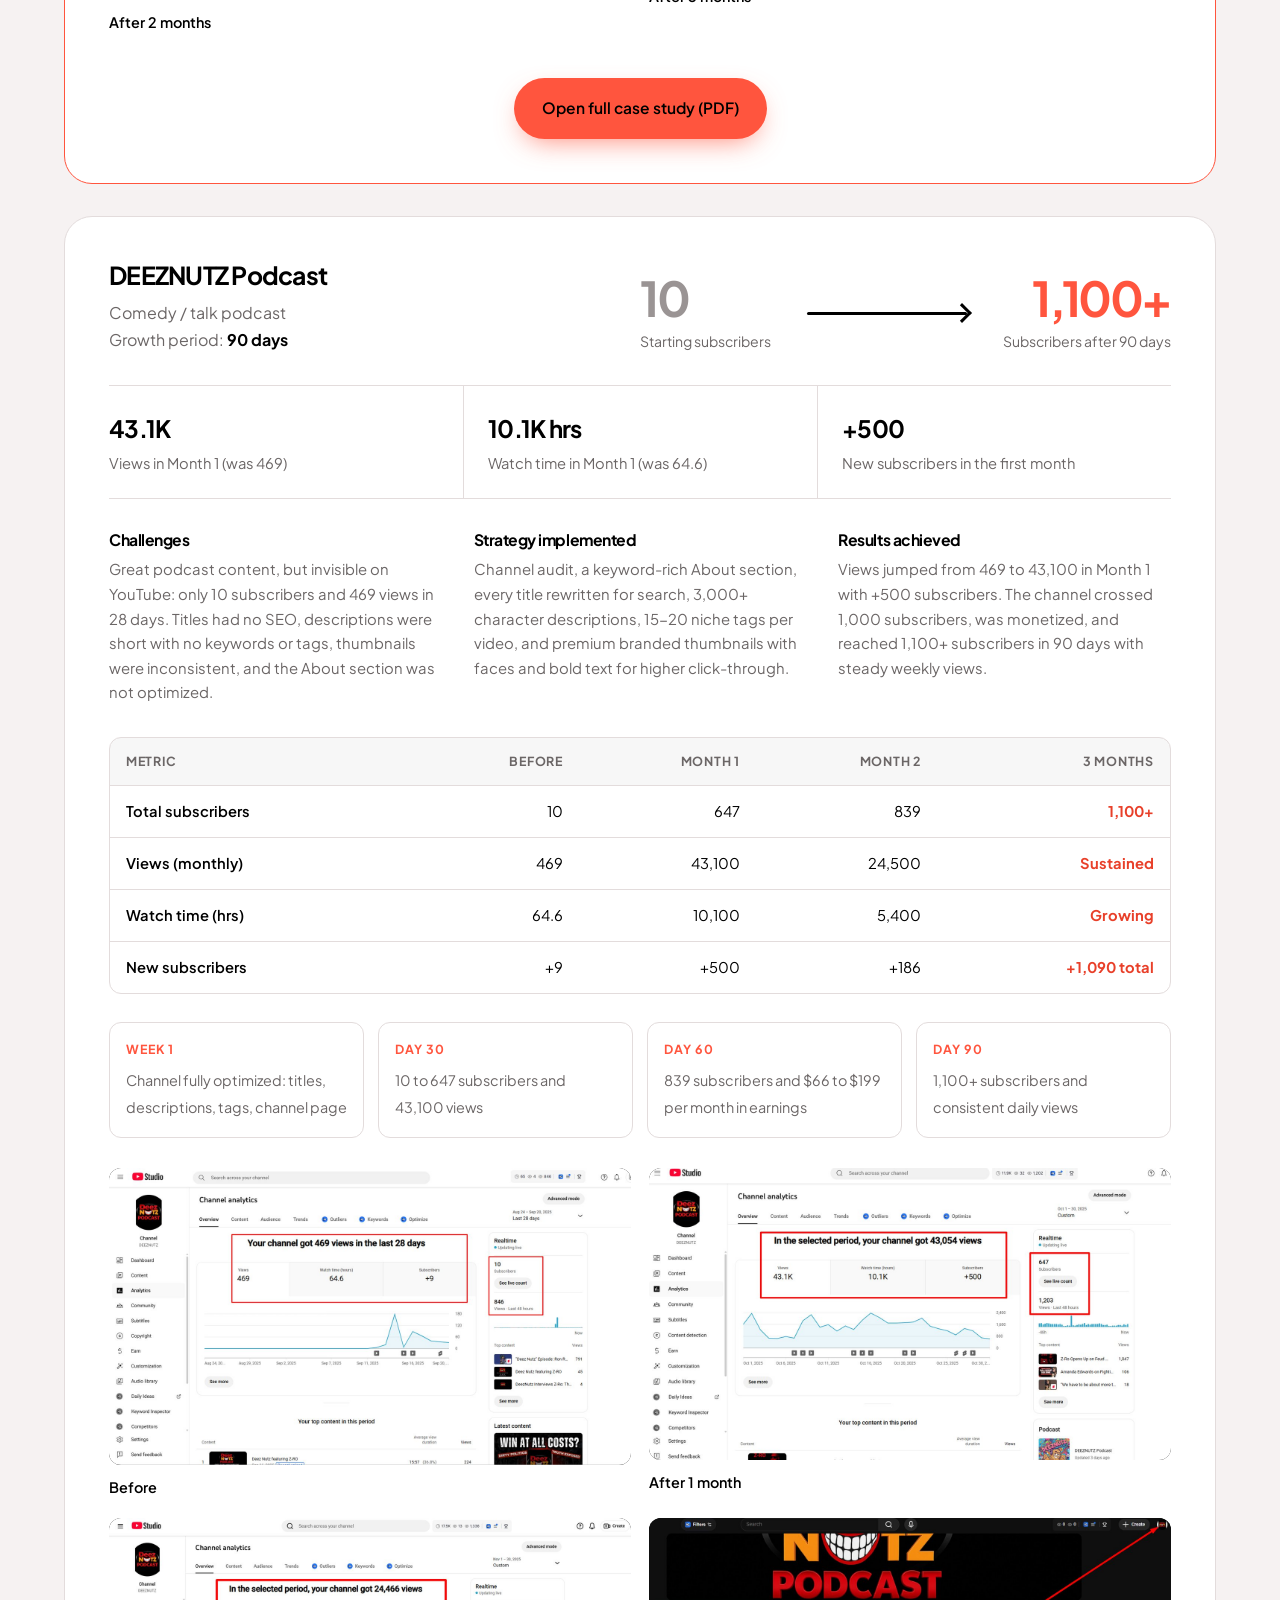
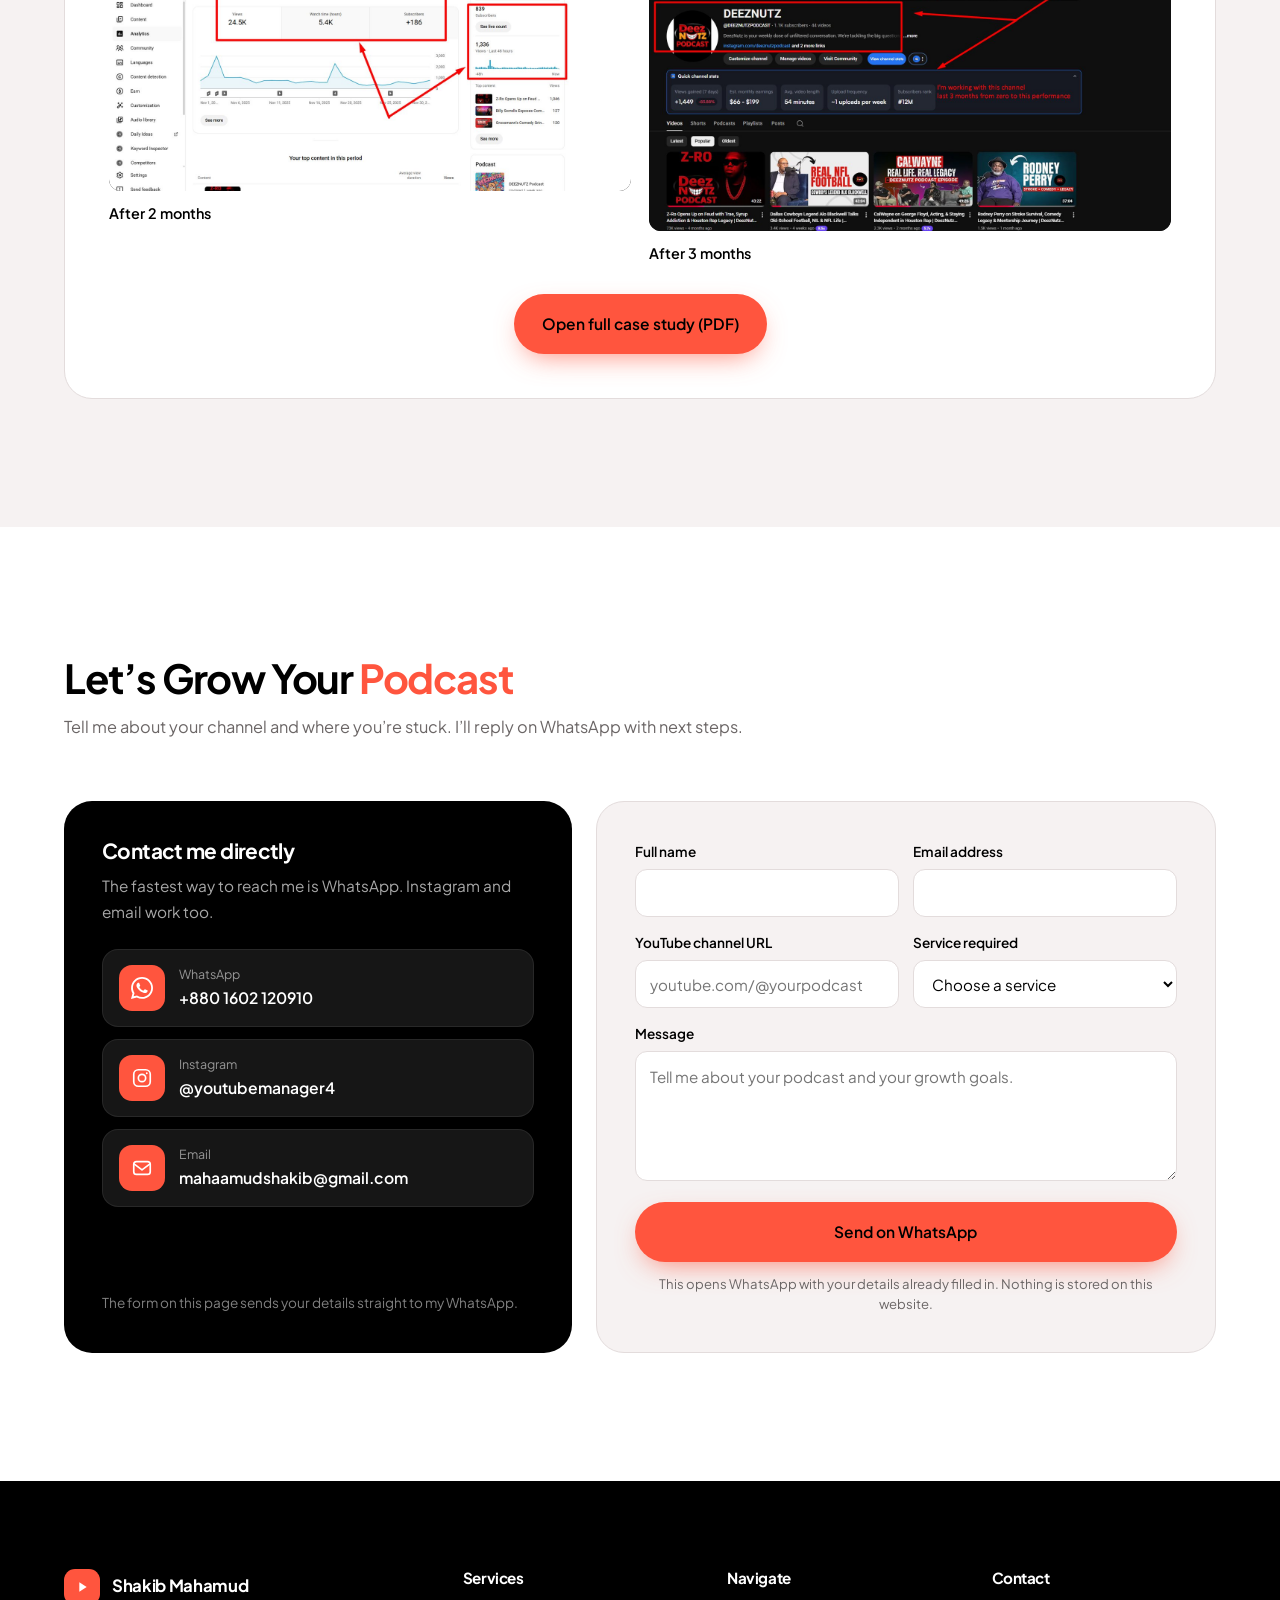
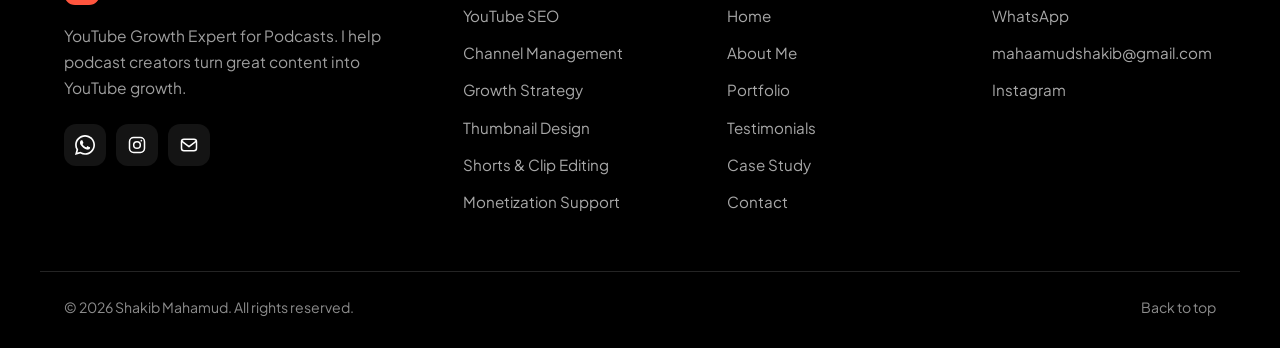
==== commit f38a6b24: "Add files via upload" ====
--- a/index.html
+++ b/index.html
@@ -42,10 +42,10 @@
 
 <!-- ============================================================
      PREVIEW MODE
-     data-preview="true"  -> yellow "placeholder" tags are visible (use while editing)
+     data-preview="true"   -> yellow "placeholder" tags are visible (use while editing)
      data-preview="false" -> clean public site (set this before you go live)
      ============================================================ -->
-<body data-preview="true">
+<body data-preview="false">
 
 <a class="skip-link" href="#home">Skip to content</a>
 
